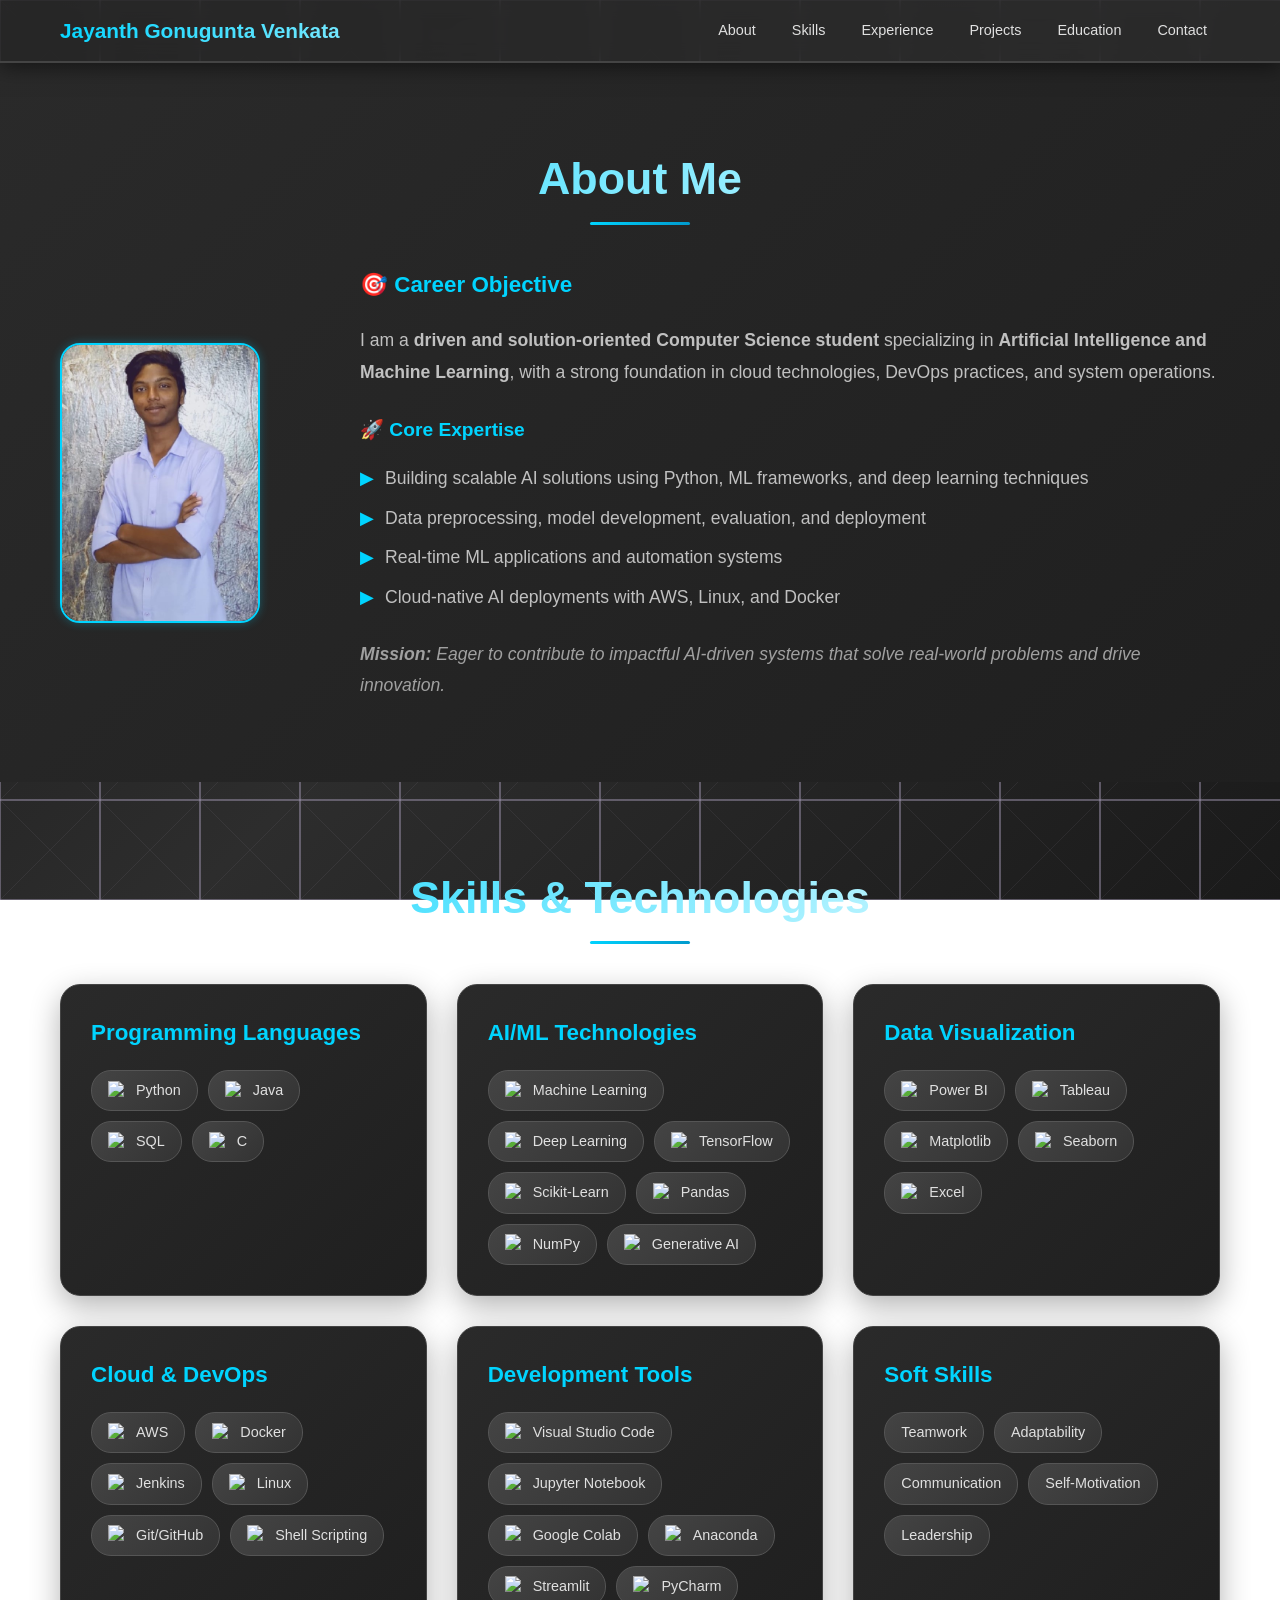
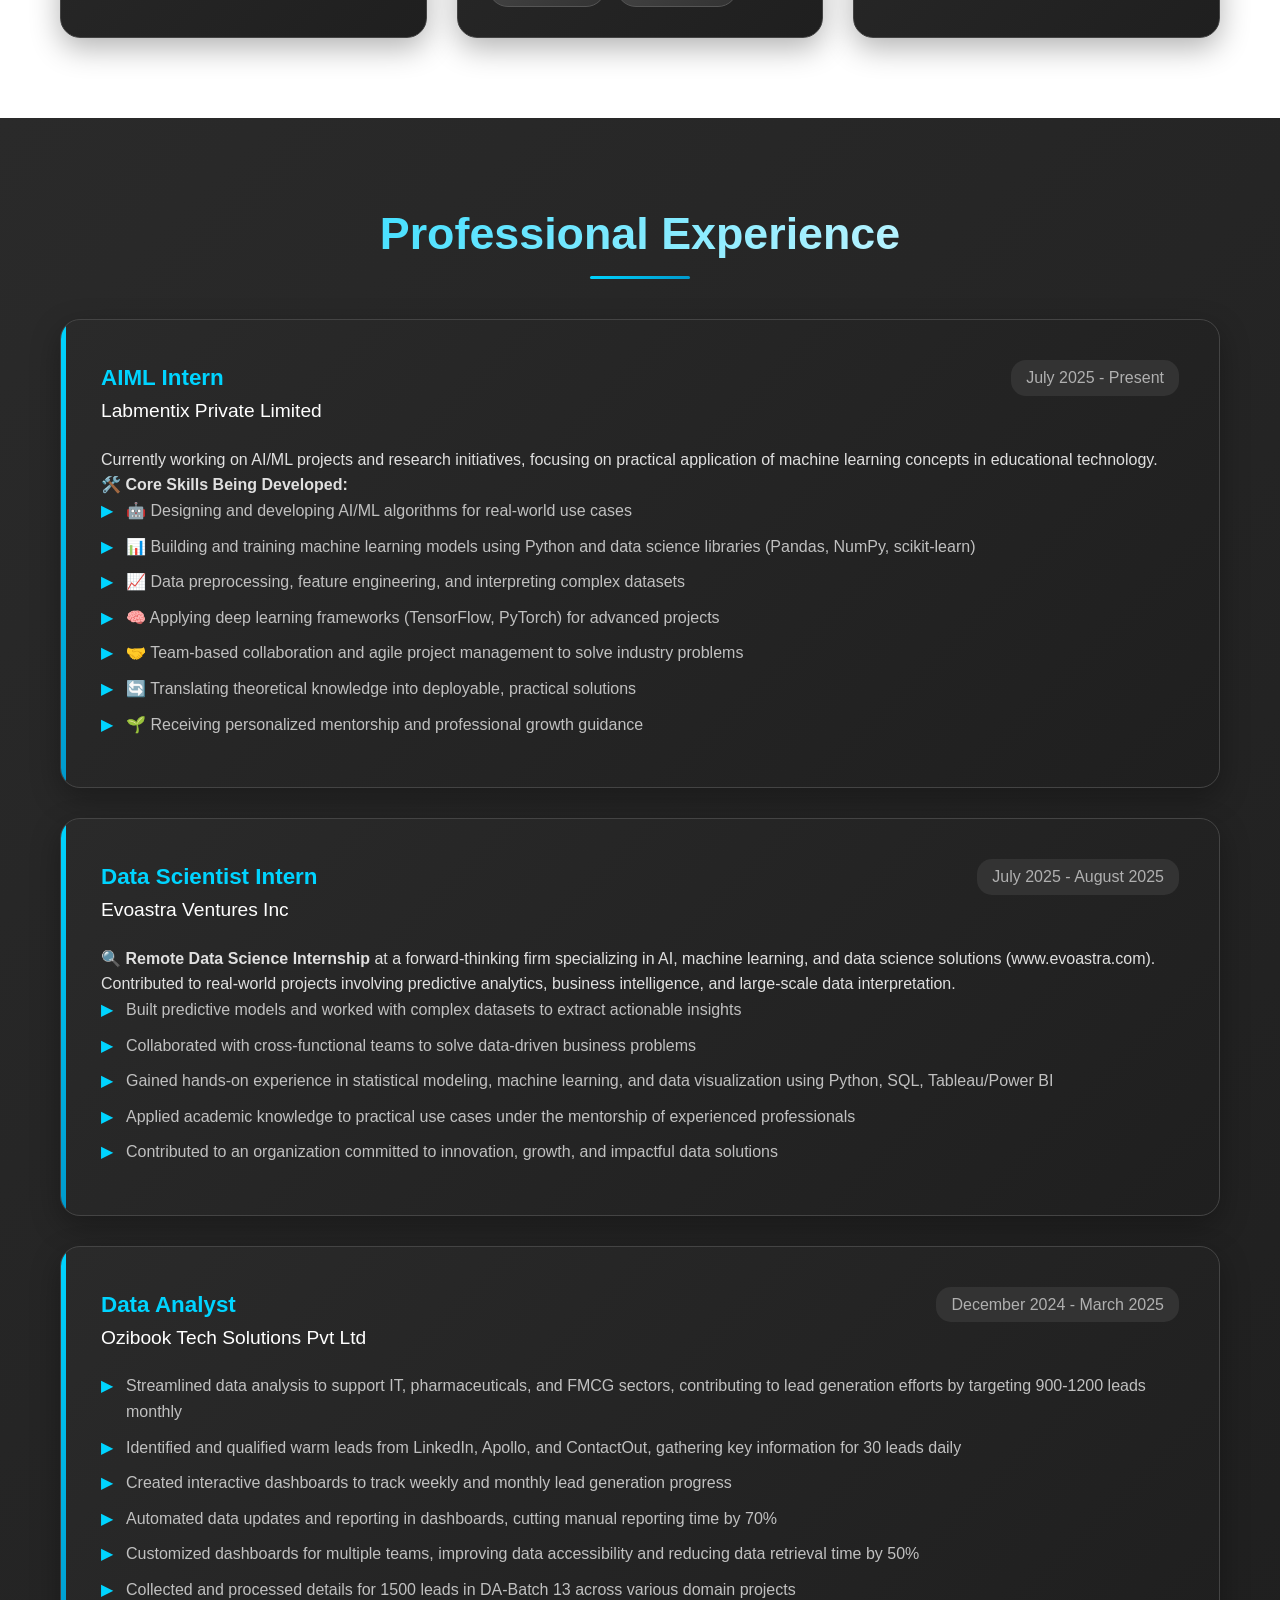
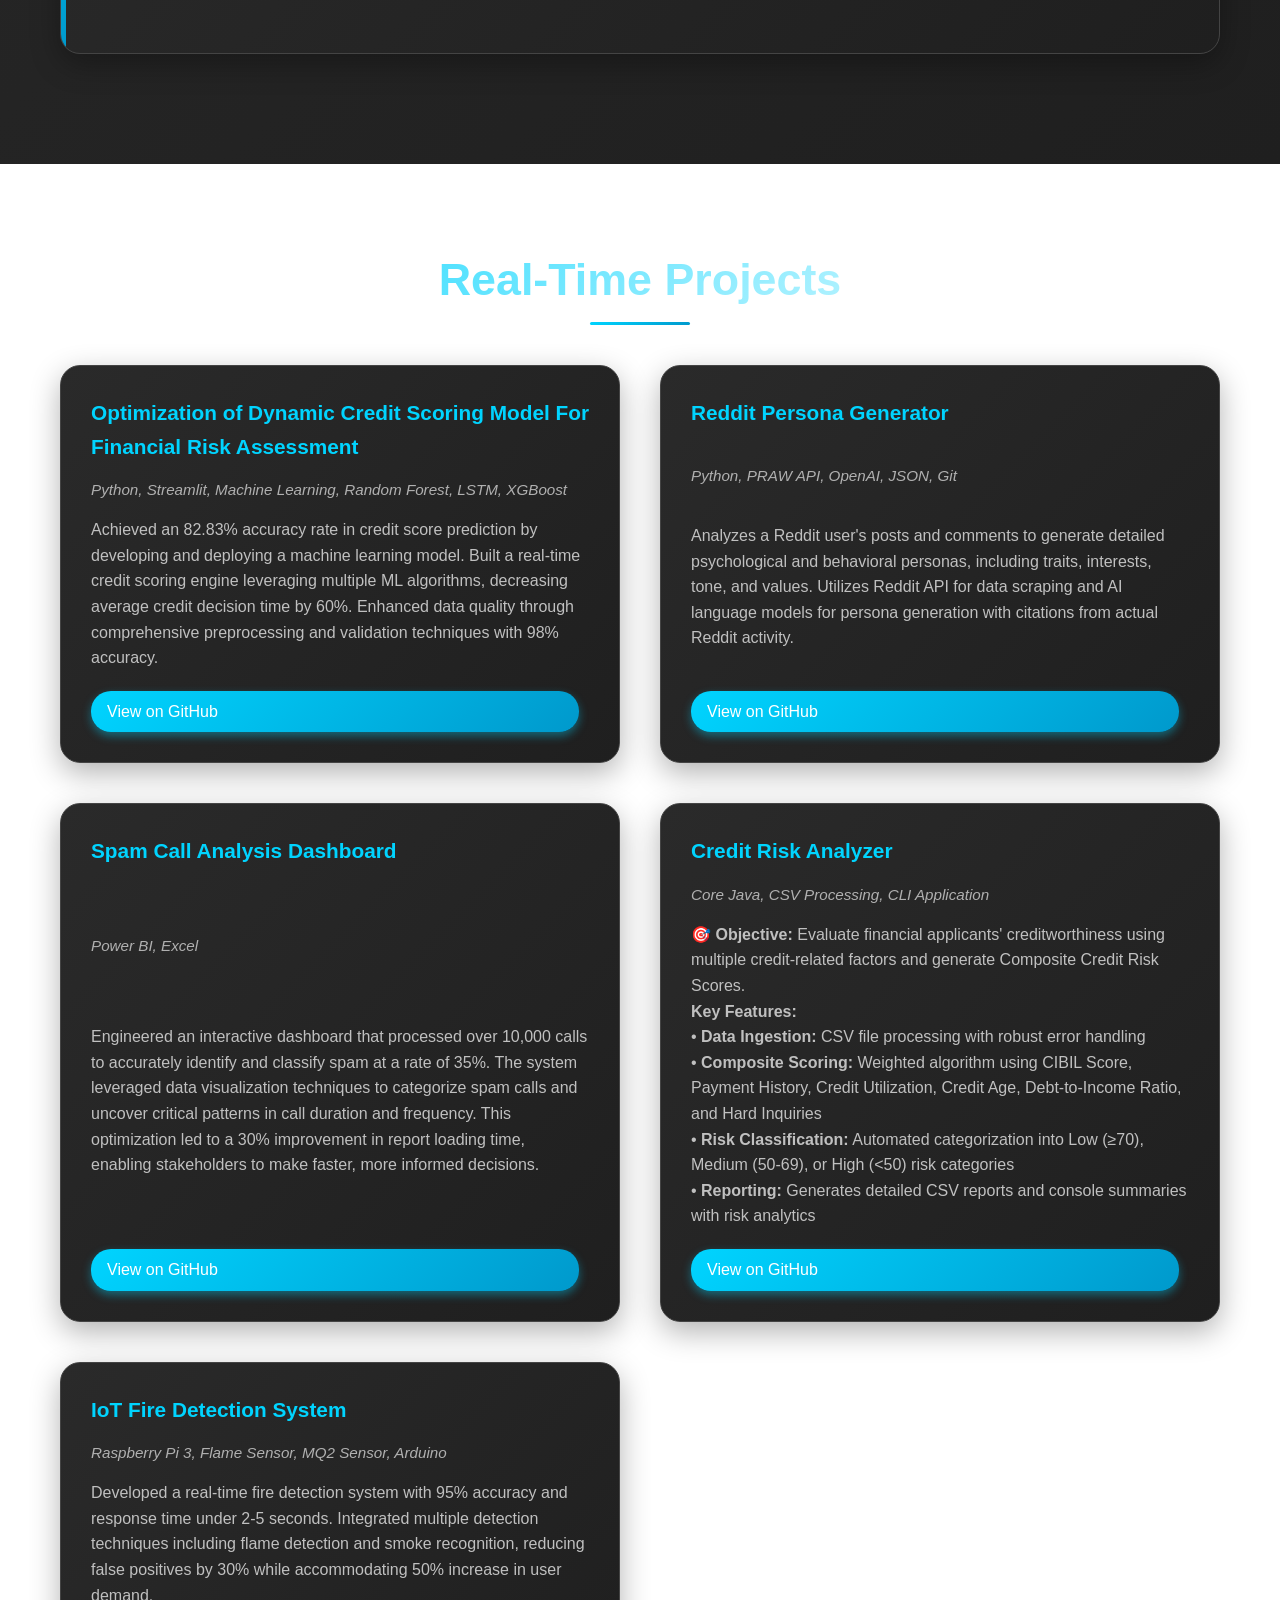
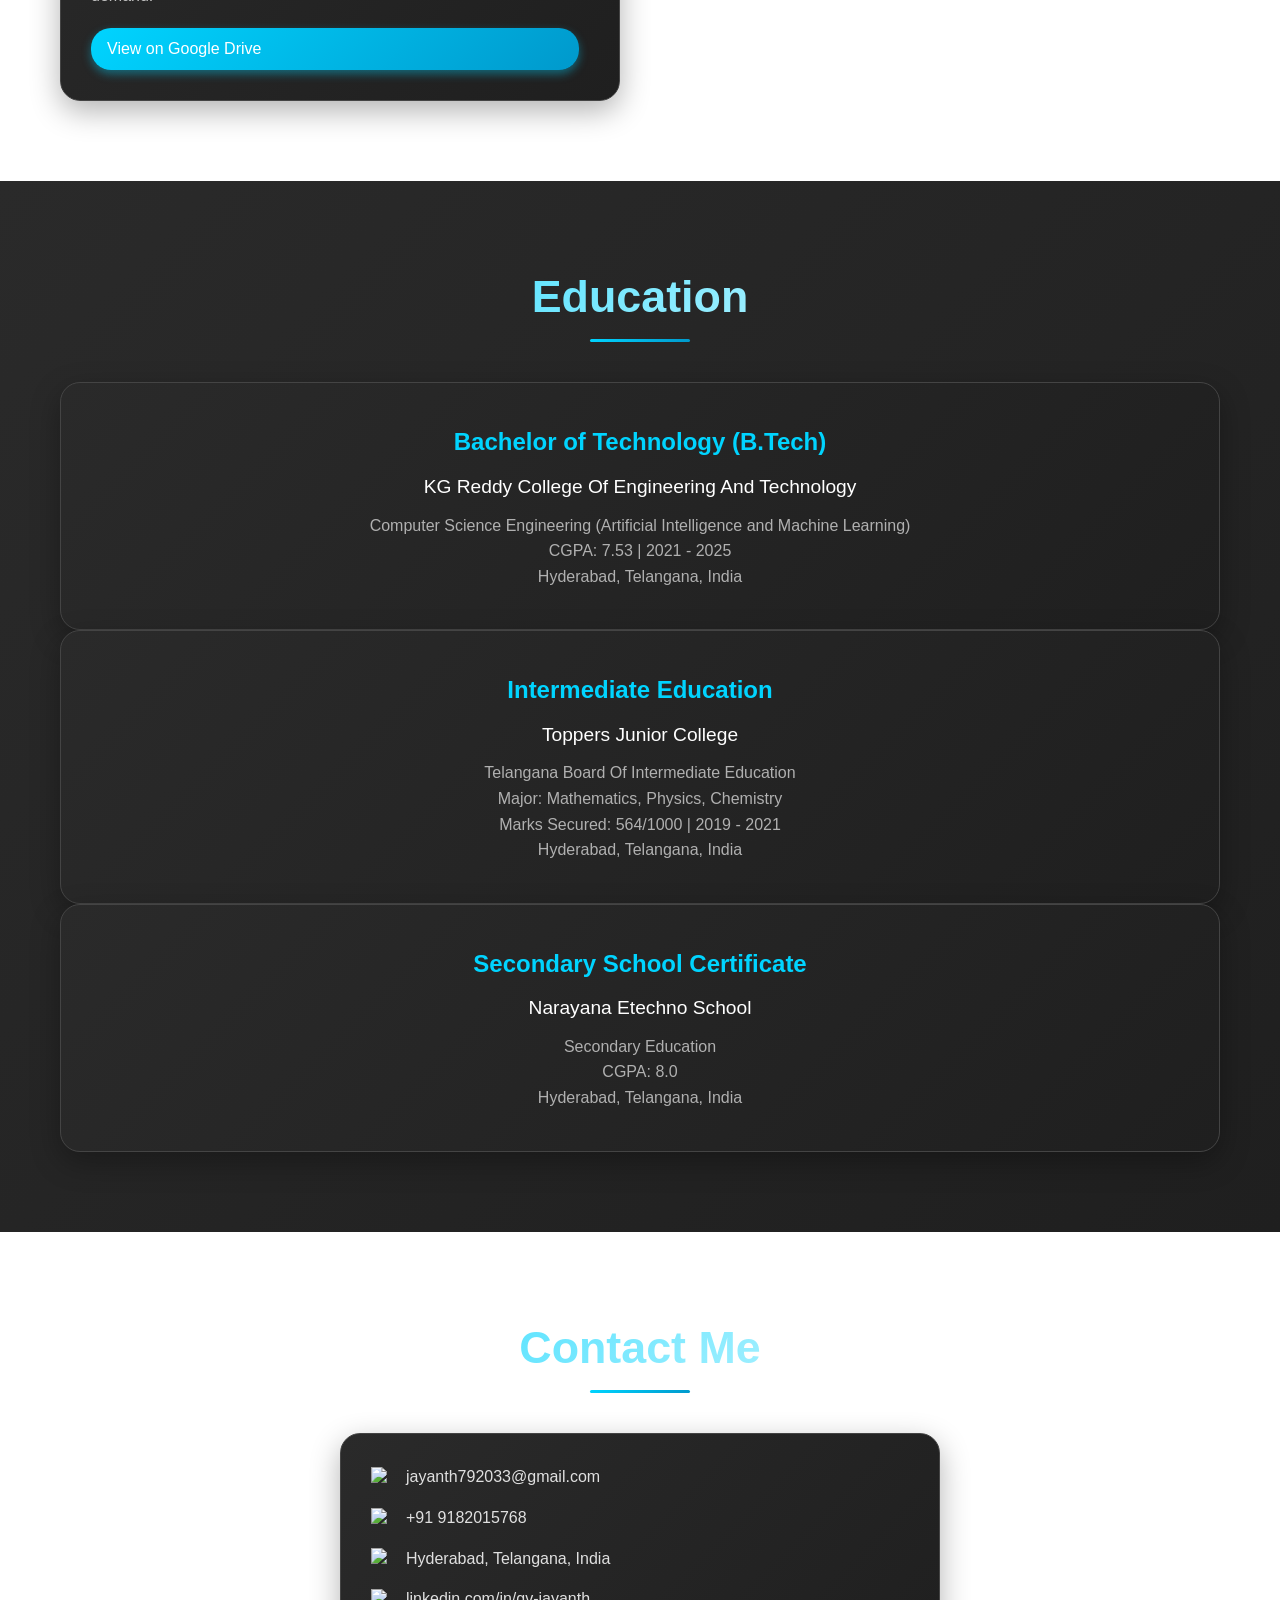
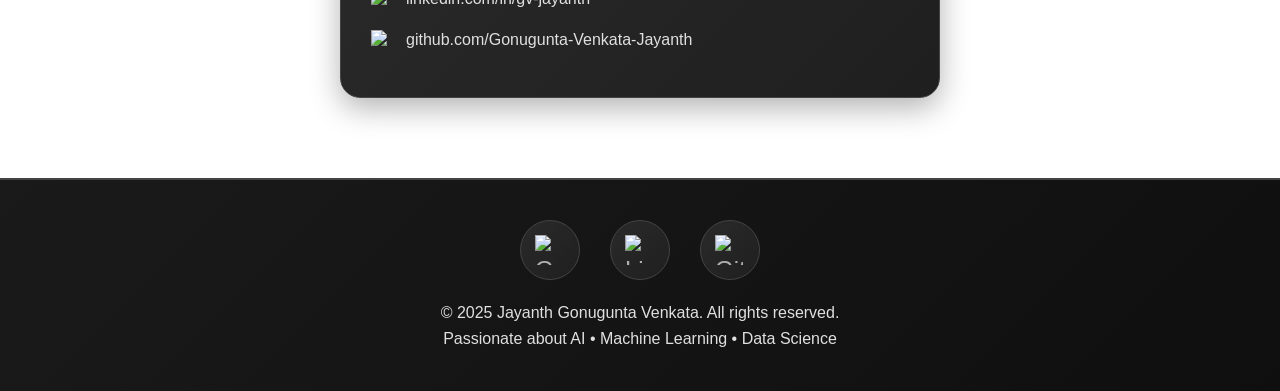
==== index.html @ f37775ce "Serve the site as index.html; keep jayanth_portfolio.html as a redirect stub for old links" ====
<!DOCTYPE html>
<html lang="en">
<head>
    <meta charset="UTF-8">
    <meta name="viewport" content="width=device-width, initial-scale=1.0">
    <title>Jayanth Gonugunta Venkata - Portfolio</title>
    <style>
        * {
            margin: 0;
            padding: 0;
            box-sizing: border-box;
        }

        body {
            font-family: 'Segoe UI', Tahoma, Geneva, Verdana, sans-serif;
            line-height: 1.6;
            color: #e0e0e0;
            /* Using a new dynamic glitch grid SVG pattern */
            background-image: url("data:image/svg+xml,%3Csvg xmlns='http://www.w3.org/2000/svg' width='100' height='100' viewBox='0 0 100 100'%3E%3Cg stroke='%239C92AC' stroke-width='1' fill='none'%3E%3Crect width='100' height='100'/%3E%3Cpath d='M100 0L0 100M0 0l100 100' stroke-opacity='0.1'/%3E%3C/g%3E%3C/svg%3E"), linear-gradient(135deg, #1a1a1a 0%, #2d2d2d 50%, #1a1a1a 100%);
            background-attachment: fixed;
            min-height: 100vh;
        }

        .container {
            max-width: 1200px;
            margin: 0 auto;
            padding: 0 20px;
        }

        /* Top Bar */
        .top-bar {
            background: rgba(42, 42, 42, 0.8); /* Semi-transparent background */
            backdrop-filter: blur(10px);
            border-bottom: 2px solid #444;
            padding: 10px 0;
            position: sticky;
            top: 0;
            z-index: 1000;
            box-shadow: 0 4px 20px rgba(0, 0, 0, 0.5);
            transition: all 0.3s ease;
        }

        .top-bar-content {
            display: flex;
            align-items: center;
            justify-content: space-between;
            gap: 20px;
        }

        .profile-pic {
            width: 200px; /* New, larger size for the section */
            height: 280px;
            border-radius: 20px; /* Rounded corners */
            border: 2px solid #00d4ff;
            object-fit: cover;
            box-shadow: 0 0 10px rgba(0, 212, 255, 0.3);
            transition: transform 0.3s ease;
        }

        .profile-pic:hover {
            transform: scale(1.05);
        }

        .header-info {
            flex-grow: 1; /* Allow to take up available space */
            margin-right: auto;
        }

        .header-info h1 {
            font-size: 1.3rem; /* Reduced font size to fit on one line */
            font-weight: 700;
            background: linear-gradient(135deg, #00d4ff, #ffffff);
            -webkit-background-clip: text;
            -webkit-text-fill-color: transparent;
            background-clip: text;
            margin-bottom: 0;
            white-space: nowrap; /* Ensures name stays on one line */
            overflow: hidden;
            text-overflow: ellipsis;
        }

        .nav-links {
            display: flex;
            gap: 10px; /* Reduced gap between links */
        }

        .nav-links a {
            color: #e0e0e0;
            text-decoration: none;
            padding: 8px 12px; /* Reduced padding */
            border-radius: 20px; /* Adjusted border radius */
            transition: all 0.3s ease;
            font-weight: 500;
            position: relative;
            overflow: hidden;
            border: 1px solid transparent;
            font-size: 0.9rem; /* Slightly smaller font for links */
        }

        .nav-links a::before {
            content: '';
            position: absolute;
            top: 0;
            left: -100%;
            width: 100%;
            height: 100%;
            background: linear-gradient(135deg, #00d4ff, #0099cc);
            transition: left 0.3s ease;
            z-index: -1;
        }

        .nav-links a:hover::before {
            left: 0;
        }

        .nav-links a:hover {
            color: #ffffff;
            transform: translateY(-2px);
            border: 1px solid #00d4ff; /* Add a border on hover */
        }

        /* Sections */
        .section {
            padding: 80px 0;
            position: relative;
        }

        .section:nth-child(even) {
            background: linear-gradient(135deg, #2a2a2a 0%, #1f1f1f 100%);
        }

        .section-title {
            font-size: 2.8rem;
            font-weight: 700;
            text-align: center;
            margin-bottom: 50px;
            background: linear-gradient(135deg, #00d4ff, #ffffff);
            -webkit-background-clip: text;
            -webkit-text-fill-color: transparent;
            background-clip: text;
            position: relative;
        }

        .section-title::after {
            content: '';
            position: absolute;
            bottom: -10px;
            left: 50%;
            transform: translateX(-50%);
            width: 100px;
            height: 3px;
            background: linear-gradient(135deg, #00d4ff, #0099cc);
            border-radius: 2px;
        }
        
        .section-header-row {
            display: flex;
            justify-content: center;
            align-items: center;
            flex-wrap: wrap;
            gap: 20px;
            margin-bottom: 50px;
        }
        
        .section-header-row h2 {
            margin: 0;
            flex-grow: 1;
        }

        /* About Section */
        .about-content {
            display: grid;
            grid-template-columns: 250px 1fr; /* New grid layout for image and text */
            gap: 50px;
            align-items: center;
        }

        .about-text {
            font-size: 1.1rem;
            line-height: 1.8;
            color: #c0c0c0;
        }
        
        .tts-button {
            background: linear-gradient(135deg, #00d4ff, #0099cc);
            color: #ffffff;
            padding: 10px 20px;
            border-radius: 25px;
            border: none;
            cursor: pointer;
            font-weight: 600;
            transition: all 0.3s ease;
            box-shadow: 0 4px 15px rgba(0, 212, 255, 0.4);
            display: flex;
            align-items: center;
            justify-content: center;
            gap: 10px;
        }
        
        .tts-button:hover {
            transform: translateY(-2px);
            box-shadow: 0 6px 20px rgba(0, 212, 255, 0.6);
        }

        /* Contact Info Section */
        .contact-info {
            background: linear-gradient(135deg, #2a2a2a, #1f1f1f);
            padding: 30px;
            border-radius: 20px;
            border: 1px solid #444;
            box-shadow: 0 10px 30px rgba(0, 0, 0, 0.3);
            max-width: 600px;
            margin: 0 auto;
        }

        .contact-info h3 {
            color: #00d4ff;
            margin-bottom: 20px;
            font-size: 1.5rem;
            text-align: center;
        }

        .contact-item {
            display: flex;
            align-items: center;
            gap: 15px;
            margin-bottom: 15px;
            color: #e0e0e0;
        }

        .contact-item img {
            color: #00d4ff;
            font-size: 1.2rem;
            width: 20px;
            height: 20px;
            object-fit: contain;
        }

        /* Skills Section */
        .skills-grid {
            display: grid;
            grid-template-columns: repeat(auto-fit, minmax(300px, 1fr));
            gap: 30px;
        }

        .skill-category {
            background: linear-gradient(135deg, #2a2a2a, #1f1f1f);
            padding: 30px;
            border-radius: 20px;
            border: 1px solid #444;
            box-shadow: 0 10px 30px rgba(0, 0, 0, 0.3);
            transition: transform 0.3s ease;
        }

        .skill-category:hover {
            transform: translateY(-10px);
        }

        .skill-category h3 {
            color: #00d4ff;
            margin-bottom: 20px;
            font-size: 1.4rem;
        }

        .skill-tags {
            display: flex;
            flex-wrap: wrap;
            gap: 10px;
        }

        .skill-tag {
            background: linear-gradient(135deg, #444, #333);
            color: #e0e0e0;
            padding: 8px 16px;
            border-radius: 20px;
            font-size: 0.9rem;
            border: 1px solid #555;
            transition: all 0.3s ease;
            display: flex;
            align-items: center;
            gap: 8px;
        }

        .skill-tag:hover {
            background: linear-gradient(135deg, #00d4ff, #0099cc);
            color: #fff;
            transform: scale(1.05);
        }

        .skill-icon {
            width: 20px;
            height: 20px;
            object-fit: contain;
        }

        /* Experience Section */
        .experience-item {
            background: linear-gradient(135deg, #2a2a2a, #1f1f1f);
            padding: 40px;
            border-radius: 20px;
            border: 1px solid #444;
            box-shadow: 0 10px 30px rgba(0, 0, 0, 0.3);
            margin-bottom: 30px;
            position: relative;
            overflow: hidden;
        }

        .experience-item::before {
            content: '';
            position: absolute;
            top: 0;
            left: 0;
            width: 5px;
            height: 100%;
            background: linear-gradient(135deg, #00d4ff, #0099cc);
        }

        .experience-header {
            display: flex;
            justify-content: space-between;
            align-items: flex-start;
            margin-bottom: 20px;
            flex-wrap: wrap;
            gap: 10px;
        }

        .experience-title {
            color: #00d4ff;
            font-size: 1.4rem;
            font-weight: 600;
        }

        .experience-company {
            color: #ffffff;
            font-size: 1.2rem;
            font-weight: 500;
        }

        .experience-date {
            color: #b0b0b0;
            font-size: 1rem;
            background: #333;
            padding: 5px 15px;
            border-radius: 15px;
        }

        .experience-description ul {
            list-style: none;
            padding-left: 0;
        }

        .experience-description li {
            color: #c0c0c0;
            margin-bottom: 10px;
            position: relative;
            padding-left: 25px;
        }

        .experience-description li::before {
            content: '▶';
            color: #00d4ff;
            position: absolute;
            left: 0;
            top: 0;
        }

        /* Projects Section */
        .projects-grid {
            display: grid;
            grid-template-columns: repeat(auto-fit, minmax(400px, 1fr));
            gap: 40px;
        }

        .project-card {
            background: linear-gradient(135deg, #2a2a2a, #1f1f1f);
            padding: 30px;
            border-radius: 20px;
            border: 1px solid #444;
            box-shadow: 0 10px 30px rgba(0, 0, 0, 0.3);
            transition: all 0.3s ease;
            position: relative;
            overflow: hidden;
            display: flex;
            flex-direction: column;
            justify-content: space-between;
        }

        .project-card:hover {
            transform: translateY(-10px) scale(1.02);
            box-shadow: 0 20px 50px rgba(0, 212, 255, 0.2);
        }

        .project-title {
            color: #00d4ff;
            font-size: 1.3rem;
            font-weight: 600;
            margin-bottom: 15px;
        }

        .project-tools {
            color: #b0b0b0;
            font-size: 0.95rem;
            margin-bottom: 15px;
            font-style: italic;
        }

        .project-description {
            color: #c0c0c0;
            line-height: 1.6;
            margin-bottom: 20px;
        }
        
        .project-link {
            display: inline-block;
            background: linear-gradient(135deg, #00d4ff, #0099cc);
            color: #ffffff;
            padding: 8px 16px;
            border-radius: 20px;
            text-decoration: none;
            font-weight: 500;
            transition: all 0.3s ease;
            box-shadow: 0 4px 10px rgba(0, 212, 255, 0.4);
            margin-right: 10px; /* Add margin to separate buttons */
        }

        .project-link:hover {
            transform: scale(1.05);
            box-shadow: 0 6px 15px rgba(0, 212, 255, 0.6);
        }
        
        .loading-spinner {
            display: none;
            border: 4px solid #f3f3f3;
            border-top: 4px solid #00d4ff;
            border-radius: 50%;
            width: 20px;
            height: 20px;
            animation: spin 1s linear infinite;
        }

        @keyframes spin {
            0% { transform: rotate(0deg); }
            100% { transform: rotate(360deg); }
        }

        /* Education Section */
        .education-item {
            background: linear-gradient(135deg, #2a2a2a, #1f1f1f);
            padding: 40px;
            border-radius: 20px;
            border: 1px solid #444;
            box-shadow: 0 10px 30px rgba(0, 0, 0, 0.3);
            text-align: center;
        }

        .education-degree {
            color: #00d4ff;
            font-size: 1.5rem;
            font-weight: 600;
            margin-bottom: 10px;
        }

        .education-school {
            color: #ffffff;
            font-size: 1.2rem;
            font-weight: 500;
            margin-bottom: 10px;
        }

        .education-details {
            color: #b0b0b0;
            font-size: 1rem;
        }

        /* Contact Section */
        .contact-info {
            background: linear-gradient(135deg, #2a2a2a, #1f1f1f);
            padding: 30px;
            border-radius: 20px;
            border: 1px solid #444;
            box-shadow: 0 10px 30px rgba(0, 0, 0, 0.3);
            max-width: 600px;
            margin: 0 auto;
        }

        .contact-info h3 {
            color: #00d4ff;
            margin-bottom: 20px;
            font-size: 1.5rem;
            text-align: center;
        }

        .contact-item {
            display: flex;
            align-items: center;
            gap: 15px;
            margin-bottom: 15px;
            color: #e0e0e0;
        }

        .contact-item img {
            color: #00d4ff;
            font-size: 1.2rem;
            width: 20px;
            height: 20px;
            object-fit: contain;
        }

        /* Footer */
        .footer {
            background: linear-gradient(135deg, #1a1a1a, #0f0f0f);
            padding: 40px 0;
            text-align: center;
            border-top: 2px solid #444;
        }

        .social-links {
            display: flex;
            justify-content: center;
            gap: 30px;
            margin-bottom: 20px;
        }

        .social-links a {
            color: #b0b0b0;
            font-size: 1.5rem;
            text-decoration: none;
            transition: all 0.3s ease;
            padding: 15px;
            border-radius: 50%;
            background: linear-gradient(135deg, #2a2a2a, #1f1f1f);
            border: 1px solid #444;
            display: flex;
            align-items: center;
            justify-content: center;
            width: 60px;
            height: 60px;
        }

        .social-links a:hover {
            color: #00d4ff;
            transform: translateY(-5px) scale(1.1);
            box-shadow: 0 10px 30px rgba(0, 212, 255, 0.3);
        }

        .social-icon {
            width: 30px;
            height: 30px;
            object-fit: contain;
        }

        /* Responsive Design */
        @media (max-width: 768px) {
            .header-info h1 {
                font-size: 1.2rem;
            }

            .top-bar-content {
                flex-direction: column;
                text-align: center;
                gap: 15px;
            }

            .nav-links {
                margin-left: 0;
                justify-content: center;
            }

            .about-content {
                grid-template-columns: 1fr;
                text-align: center;
            }
            
            .section-header-row {
                flex-direction: column;
                text-align: center;
                gap: 10px;
            }
            
            .section-title {
                margin-bottom: 20px;
            }

            .projects-grid {
                grid-template-columns: 1fr;
            }

            .experience-header {
                flex-direction: column;
                align-items: flex-start;
            }
        }

        /* Scroll animations */
        .fade-in {
            opacity: 0;
            transform: translateY(30px);
            transition: all 0.6s ease;
        }

        .fade-in.visible {
            opacity: 1;
            transform: translateY(0);
        }
    </style>
</head>
<body>
    <!-- Top Bar -->
    <div class="top-bar">
        <div class="container">
            <div class="top-bar-content">
                <div class="header-info">
                    <h1>Jayanth Gonugunta Venkata</h1>
                </div>
                <nav class="nav-links">
                    <a href="#about">About</a>
                    <a href="#skills">Skills</a>
                    <a href="#experience">Experience</a>
                    <a href="#projects">Projects</a>
                    <a href="#education">Education</a>
                    <a href="#contact">Contact</a>
                </nav>
            </div>
        </div>
    </div>

    <!-- About Section -->
    <section id="about" class="section">
        <div class="container">
            <div class="section-header-row fade-in">
                <h2 class="section-title">About Me</h2>
            </div>
            <div class="about-content fade-in">
                <img src="Jayanth.jpg" alt="Jayanth Gonugunta Venkata" class="profile-pic">
                <div class="about-text" id="about-text-content">
                    <h3 style="color: #00d4ff; font-size: 1.4rem; margin-bottom: 20px;">🎯 Career Objective</h3>
                    <p>I am a <strong>driven and solution-oriented Computer Science student</strong> specializing in <strong>Artificial Intelligence and Machine Learning</strong>, with a strong foundation in cloud technologies, DevOps practices, and system operations.</p>
                    
                    <h4 style="color: #00d4ff; font-size: 1.2rem; margin-top: 25px; margin-bottom: 15px;">🚀 Core Expertise</h4>
                    <ul style="color: #c0c0c0; line-height: 1.8; list-style: none; padding-left: 0;">
                        <li style="margin-bottom: 8px; position: relative; padding-left: 25px;">
                            <span style="position: absolute; left: 0; color: #00d4ff;">▶</span>
                            Building scalable AI solutions using Python, ML frameworks, and deep learning techniques
                        </li>
                        <li style="margin-bottom: 8px; position: relative; padding-left: 25px;">
                            <span style="position: absolute; left: 0; color: #00d4ff;">▶</span>
                            Data preprocessing, model development, evaluation, and deployment
                        </li>
                        <li style="margin-bottom: 8px; position: relative; padding-left: 25px;">
                            <span style="position: absolute; left: 0; color: #00d4ff;">▶</span>
                            Real-time ML applications and automation systems
                        </li>
                        <li style="margin-bottom: 8px; position: relative; padding-left: 25px;">
                            <span style="position: absolute; left: 0; color: #00d4ff;">▶</span>
                            Cloud-native AI deployments with AWS, Linux, and Docker
                        </li>
                    </ul>
                    
                    <p style="margin-top: 25px; font-style: italic; color: #a0a0a0;">
                        <strong>Mission:</strong> Eager to contribute to impactful AI-driven systems that solve real-world problems and drive innovation.
                    </p>
                </div>
            </div>
        </div>
    </section>

    <!-- Skills Section -->
    <section id="skills" class="section">
        <div class="container">
            <h2 class="section-title fade-in">Skills & Technologies</h2>
            <div class="skills-grid fade-in">
                <div class="skill-category">
                    <h3>Programming Languages</h3>
                    <div class="skill-tags">
                        <span class="skill-tag">
                            <img src="https://cdn.jsdelivr.net/gh/devicons/devicon/icons/python/python-original.svg" alt="Python" class="skill-icon">
                            Python
                        </span>
                        <span class="skill-tag">
                            <img src="https://cdn.jsdelivr.net/gh/devicons/devicon/icons/java/java-original.svg" alt="Java" class="skill-icon">
                            Java
                        </span>
                        <span class="skill-tag">
                            <img src="https://cdn.jsdelivr.net/gh/devicons/devicon/icons/mysql/mysql-original.svg" alt="SQL" class="skill-icon">
                            SQL
                        </span>
                        <span class="skill-tag">
                            <img src="https://cdn.jsdelivr.net/gh/devicons/devicon/icons/c/c-original.svg" alt="C" class="skill-icon">
                            C
                        </span>
                    </div>
                </div>
                <div class="skill-category">
                    <h3>AI/ML Technologies</h3>
                    <div class="skill-tags">
                        <span class="skill-tag">
                            <img src="https://nyesteventuretech.com/images/Machine-Learning.jpg" alt="Machine Learning" class="skill-icon">
                            Machine Learning
                        </span>
                        <span class="skill-tag">
                            <img src="https://encrypted-tbn0.gstatic.com/images?q=tbn:ANd9GcQMCf3JbWnU4YuXb_3s2s87IK8hIFTFfRRfhNYmryjkb8od7MlAB31bZDEbLzy5ZNvb1S0&usqp=CAU" alt="Deep Learning" class="skill-icon">
                            Deep Learning
                        </span>
                        <span class="skill-tag">
                            <img src="https://cdn.jsdelivr.net/gh/devicons/devicon/icons/tensorflow/tensorflow-original.svg" alt="TensorFlow" class="skill-icon">
                            TensorFlow
                        </span>
                        <span class="skill-tag">
                            <img src="https://upload.wikimedia.org/wikipedia/commons/0/05/Scikit_learn_logo_small.svg" alt="Scikit-Learn" class="skill-icon">
                            Scikit-Learn
                        </span>
                        <span class="skill-tag">
                            <img src="https://cdn.jsdelivr.net/gh/devicons/devicon/icons/pandas/pandas-original.svg" alt="Pandas" class="skill-icon">
                            Pandas
                        </span>
                        <span class="skill-tag">
                            <img src="https://cdn.jsdelivr.net/gh/devicons/devicon/icons/numpy/numpy-original.svg" alt="NumPy" class="skill-icon">
                            NumPy
                        </span>
                        <span class="skill-tag">
                            <img src="https://thumbs.dreamstime.com/b/artificial-intelligence-logo-human-head-deep-blue-background-generative-ai-274498581.jpg" alt="Generative AI" class="skill-icon">
                        </svg>
                            Generative AI
                        </span>
                    </div>
                </div>
                <div class="skill-category">
                    <h3>Data Visualization</h3>
                    <div class="skill-tags">
                        <span class="skill-tag">
                            <img src="https://logos-world.net/wp-content/uploads/2022/02/Microsoft-Power-BI-Symbol.png" alt="Power BI" class="skill-icon">
                            Power BI
                        </span>
                        <span class="skill-tag">
                            <img src="https://logos-world.net/wp-content/uploads/2021/10/Tableau-Symbol.png" alt="Tableau" class="skill-icon">
                            Tableau
                        </span>
                        <span class="skill-tag">
                            <img src="https://matplotlib.org/stable/_images/sphx_glr_logos2_003.png" alt="Matplotlib" class="skill-icon">
                            Matplotlib
                        </span>
                        <span class="skill-tag">
                            <img src="https://seaborn.pydata.org/_images/logo-mark-lightbg.svg" alt="Seaborn" class="skill-icon">
                            Seaborn
                        </span>
                        <span class="skill-tag">
                            <img src="https://www.edigitalagency.com.au/wp-content/uploads/Excel-logo-png-large-size.png" alt="Excel" class="skill-icon">
                            Excel
                        </span>
                    </div>
                </div>
                <div class="skill-category">
                    <h3>Cloud & DevOps</h3>
                    <div class="skill-tags">
                        <span class="skill-tag">
                            <img src="https://cdn.jsdelivr.net/gh/devicons/devicon/icons/amazonwebservices/amazonwebservices-original-wordmark.svg" alt="AWS" class="skill-icon">
                            AWS
                        </span>
                        <span class="skill-tag">
                            <img src="https://cdn.jsdelivr.net/gh/devicons/devicon/icons/docker/docker-original.svg" alt="Docker" class="skill-icon">
                            Docker
                        </span>
                        <span class="skill-tag">
                            <img src="https://cdn.jsdelivr.net/gh/devicons/devicon/icons/jenkins/jenkins-original.svg" alt="Jenkins" class="skill-icon">
                            Jenkins
                        </span>
                        <span class="skill-tag">
                            <img src="https://cdn.jsdelivr.net/gh/devicons/devicon/icons/linux/linux-original.svg" alt="Linux" class="skill-icon">
                            Linux
                        </span>
                        <span class="skill-tag">
                            <img src="https://cdn.jsdelivr.net/gh/devicons/devicon/icons/git/git-original.svg" alt="Git/GitHub" class="skill-icon">
                            Git/GitHub
                        </span>
                        <span class="skill-tag">
                            <img src="https://cdn.jsdelivr.net/gh/devicons/devicon/icons/bash/bash-original.svg" alt="Shell Scripting" class="skill-icon">
                            Shell Scripting
                        </span>
                    </div>
                </div>
                <div class="skill-category">
                    <h3>Development Tools</h3>
                    <div class="skill-tags">
                        <span class="skill-tag">
                            <img src="https://cdn.jsdelivr.net/gh/devicons/devicon/icons/vscode/vscode-original.svg" alt="Visual Studio Code" class="skill-icon">
                            Visual Studio Code
                        </span>
                        <span class="skill-tag">
                            <img src="https://cdn.jsdelivr.net/gh/devicons/devicon/icons/jupyter/jupyter-original.svg" alt="Jupyter Notebook" class="skill-icon">
                            Jupyter Notebook
                        </span>
                        <span class="skill-tag">
                            <img src="https://colab.research.google.com/img/colab_favicon_256px.png" alt="Google Colab" class="skill-icon">
                            Google Colab
                        </span>
                        <span class="skill-tag">
                            <img src="https://cdn.jsdelivr.net/gh/devicons/devicon/icons/anaconda/anaconda-original.svg" alt="Anaconda" class="skill-icon">
                            Anaconda
                        </span>
                        <span class="skill-tag">
                            <img src="https://streamlit.io/images/brand/streamlit-mark-color.png" alt="Streamlit" class="skill-icon">
                            Streamlit
                        </span>
                        <span class="skill-tag">
                            <img src="https://cdn.jsdelivr.net/gh/devicons/devicon/icons/pycharm/pycharm-original.svg" alt="PyCharm" class="skill-icon">
                            PyCharm
                        </span>
                    </div>
                </div>
                <div class="skill-category">
                    <h3>Soft Skills</h3>
                    <div class="skill-tags">
                        <span class="skill-tag">Teamwork</span>
                        <span class="skill-tag">Adaptability</span>
                        <span class="skill-tag">Communication</span>
                        <span class="skill-tag">Self-Motivation</span>
                        <span class="skill-tag">Leadership</span>
                    </div>
                </div>
            </div>
        </div>
    </section>

    <!-- Experience Section -->
    <section id="experience" class="section">
        <div class="container">
            <h2 class="section-title fade-in">Professional Experience</h2>
            
            <div class="experience-item fade-in">
                <div class="experience-header">
                    <div>
                        <div class="experience-title">AIML Intern</div>
                        <div class="experience-company">Labmentix Private Limited</div>
                    </div>
                    <div class="experience-date">July 2025 - Present</div>
                </div>
                <div class="experience-description">
                    <p>Currently working on AI/ML projects and research initiatives, focusing on practical application of machine learning concepts in educational technology.</p>
                    <p><strong>🛠️ Core Skills Being Developed:</strong></p>
                    <ul>
                        <li>🤖 Designing and developing AI/ML algorithms for real-world use cases</li>
                        <li>📊 Building and training machine learning models using Python and data science libraries (Pandas, NumPy, scikit-learn)</li>
                        <li>📈 Data preprocessing, feature engineering, and interpreting complex datasets</li>
                        <li>🧠 Applying deep learning frameworks (TensorFlow, PyTorch) for advanced projects</li>
                        <li>🤝 Team-based collaboration and agile project management to solve industry problems</li>
                        <li>🔄 Translating theoretical knowledge into deployable, practical solutions</li>
                        <li>🌱 Receiving personalized mentorship and professional growth guidance</li>
                    </ul>
                </div>
            </div>

            <div class="experience-item fade-in">
                <div class="experience-header">
                    <div>
                        <div class="experience-title">Data Scientist Intern</div>
                        <div class="experience-company">Evoastra Ventures Inc</div>
                    </div>
                    <div class="experience-date">July 2025 - August 2025</div>
                </div>
                <div class="experience-description">
                    <p>🔍 <strong>Remote Data Science Internship</strong> at a forward-thinking firm specializing in AI, machine learning, and data science solutions (www.evoastra.com).</p>
                    <p>Contributed to real-world projects involving predictive analytics, business intelligence, and large-scale data interpretation.</p>
                    <ul>
                        <li>Built predictive models and worked with complex datasets to extract actionable insights</li>
                        <li>Collaborated with cross-functional teams to solve data-driven business problems</li>
                        <li>Gained hands-on experience in statistical modeling, machine learning, and data visualization using Python, SQL, Tableau/Power BI</li>
                        <li>Applied academic knowledge to practical use cases under the mentorship of experienced professionals</li>
                        <li>Contributed to an organization committed to innovation, growth, and impactful data solutions</li>
                    </ul>
                </div>
            </div>

            <div class="experience-item fade-in">
                <div class="experience-header">
                    <div>
                        <div class="experience-title">Data Analyst</div>
                        <div class="experience-company">Ozibook Tech Solutions Pvt Ltd</div>
                    </div>
                    <div class="experience-date">December 2024 - March 2025</div>
                </div>
                <div class="experience-description">
                    <ul>
                        <li>Streamlined data analysis to support IT, pharmaceuticals, and FMCG sectors, contributing to lead generation efforts by targeting 900-1200 leads monthly</li>
                        <li>Identified and qualified warm leads from LinkedIn, Apollo, and ContactOut, gathering key information for 30 leads daily</li>
                        <li>Created interactive dashboards to track weekly and monthly lead generation progress</li>
                        <li>Automated data updates and reporting in dashboards, cutting manual reporting time by 70%</li>
                        <li>Customized dashboards for multiple teams, improving data accessibility and reducing data retrieval time by 50%</li>
                        <li>Collected and processed details for 1500 leads in DA-Batch 13 across various domain projects</li>
                    </ul>
                </div>
            </div>
        </div>
    </section>

    <!-- Projects Section -->
    <section id="projects" class="section">
        <div class="container">
            <h2 class="section-title fade-in"> Real-Time Projects</h2>
            <div class="projects-grid fade-in">
                <div class="project-card">
                    <div class="project-title">Optimization of Dynamic Credit Scoring Model For Financial Risk Assessment </div>
                    <div class="project-tools">Python, Streamlit, Machine Learning, Random Forest, LSTM, XGBoost</div>
                    <div class="project-description">
                        <p>Achieved an 82.83% accuracy rate in credit score prediction by developing and deploying a machine learning model. Built a real-time credit scoring engine leveraging multiple ML algorithms, decreasing average credit decision time by 60%. Enhanced data quality through comprehensive preprocessing and validation techniques with 98% accuracy.</p>
                    </div>
                    <a href="https://github.com/Gonugunta-Venkata-Jayanth/-Optimization-of-Dynamic-Credit-Scoring-Model-For-Financial-Risk-Assessment" class="project-link" target="_blank">View on GitHub</a>
                </div>

                <div class="project-card">
                    <div class="project-title">Reddit Persona Generator</div>
                    <div class="project-tools">Python, PRAW API, OpenAI, JSON, Git</div>
                    <div class="project-description">
                        <p>Analyzes a Reddit user's posts and comments to generate detailed psychological and behavioral personas, including traits, interests, tone, and values. Utilizes Reddit API for data scraping and AI language models for persona generation with citations from actual Reddit activity.</p>
                    </div>
                    <a href="https://github.com/Gonugunta-Venkata-Jayanth/Reddit_Persona_Generator" class="project-link" target="_blank">View on GitHub</a>
                </div>

                <div class="project-card">
                    <div class="project-title">Spam Call Analysis Dashboard</div>
                    <div class="project-tools">Power BI, Excel</div>
                    <div class="project-description">
                        <p>Engineered an interactive dashboard that processed over 10,000 calls to accurately identify and classify spam at a rate of 35%. The system leveraged data visualization techniques to categorize spam calls and uncover critical patterns in call duration and frequency. This optimization led to a 30% improvement in report loading time, enabling stakeholders to make faster, more informed decisions.</p>
                    </div>
                    <a href="https://github.com/Gonugunta-Venkata-Jayanth/Spam-Call-Analysis-" class="project-link" target="_blank">View on GitHub</a>
                </div>

                <div class="project-card">
                    <div class="project-title">Credit Risk Analyzer</div>
                    <div class="project-tools">Core Java, CSV Processing, CLI Application</div>
                    <div class="project-description">
                        <p><strong>🎯 Objective:</strong> Evaluate financial applicants' creditworthiness using multiple credit-related factors and generate Composite Credit Risk Scores.</p>
                        <p><strong>Key Features:</strong></p>
                        <ul style="list-style: none; padding-left: 0;">
                            <li>• <strong>Data Ingestion:</strong> CSV file processing with robust error handling</li>
                            <li>• <strong>Composite Scoring:</strong> Weighted algorithm using CIBIL Score, Payment History, Credit Utilization, Credit Age, Debt-to-Income Ratio, and Hard Inquiries</li>
                            <li>• <strong>Risk Classification:</strong> Automated categorization into Low (≥70), Medium (50-69), or High (<50) risk categories</li>
                            <li>• <strong>Reporting:</strong> Generates detailed CSV reports and console summaries with risk analytics</li>
                        </ul>
                    </div>
                    <a href="https://github.com/Gonugunta-Venkata-Jayanth/Credit-Risk-Analyzer" class="project-link" target="_blank">View on GitHub</a>
                </div>

                <div class="project-card">
                    <div class="project-title">IoT Fire Detection System</div>
                    <div class="project-tools">Raspberry Pi 3, Flame Sensor, MQ2 Sensor, Arduino</div>
                    <div class="project-description">
                        <p>Developed a real-time fire detection system with 95% accuracy and response time under 2-5 seconds. Integrated multiple detection techniques including flame detection and smoke recognition, reducing false positives by 30% while accommodating 50% increase in user demand.</p>
                    </div>
                    <a href="https://drive.google.com/file/d/1tD6k8u0aQ8R-nHuHwk4vL_SZnlMUXoZd/view?usp=drive_link" class="project-link" target="_blank">View on Google Drive</a>
                </div>

            </div>
        </div>
    </section>

    <!-- Education Section -->
    <section id="education" class="section">
        <div class="container">
            <h2 class="section-title fade-in">Education</h2>
            
            <div class="education-item fade-in">
                <div class="education-degree">Bachelor of Technology (B.Tech)</div>
                <div class="education-school">KG Reddy College Of Engineering And Technology</div>
                <div class="education-details">
                    <p>Computer Science Engineering (Artificial Intelligence and Machine Learning)</p>
                    <p>CGPA: 7.53 | 2021 - 2025</p>
                    <p>Hyderabad, Telangana, India</p>
                </div>
            </div>

            <div class="education-item fade-in">
                <div class="education-degree">Intermediate Education</div>
                <div class="education-school">Toppers Junior College</div>
                <div class="education-details">
                    <p>Telangana Board Of Intermediate Education</p>
                    <p>Major: Mathematics, Physics, Chemistry</p>
                    <p>Marks Secured: 564/1000 | 2019 - 2021</p>
                    <p>Hyderabad, Telangana, India</p>
                </div>
            </div>

            <div class="education-item fade-in">
                <div class="education-degree">Secondary School Certificate</div>
                <div class="education-school">Narayana Etechno School</div>
                <div class="education-details">
                    <p>Secondary Education</p>
                    <p>CGPA: 8.0</p>
                    <p>Hyderabad, Telangana, India</p>
                </div>
            </div>

        </div>
    </section>

    <!-- Contact Section -->
    <section id="contact" class="section">
        <div class="container">
            <h2 class="section-title fade-in">Contact Me</h2>
            <div class="contact-info fade-in">
                <div class="contact-item">
                    <img src="https://images.icon-icons.com/2631/PNG/512/gmail_new_logo_icon_159149.png" alt="Email">
                    <span>jayanth792033@gmail.com</span>
                </div>
                <div class="contact-item">
                    <img src="https://www.citypng.com/public/uploads/preview/hd-green-square-phone-icon-png-7017516950597582y4ltbrryl.png" alt="Phone">
                    <span>+91 9182015768</span>
                </div>
                <div class="contact-item">
                    <img src="https://encrypted-tbn0.gstatic.com/images?q=tbn:ANd9GcQxgSiklHW0Lp27acrgGeIN0ipNGkWFNlCPzQ&s" alt="Location">
                    <span>Hyderabad, Telangana, India</span>
                </div>
                <div class="contact-item">
                    <img src="https://upload.wikimedia.org/wikipedia/commons/thumb/c/ca/LinkedIn_logo_initials.png/960px-LinkedIn_logo_initials.png" alt="LinkedIn">
                    <span>linkedin.com/in/gv-jayanth</span>
                </div>
                <div class="contact-item">
                    <img src="https://logos-world.net/wp-content/uploads/2020/11/GitHub-Logo.png" alt="GitHub">
                    <span>github.com/Gonugunta-Venkata-Jayanth</span>
                </div>
            </div>
        </div>
    </section>

    <!-- Footer -->
    <footer class="footer">
        <div class="container">
            <div class="social-links">
                <a href="mailto:jayanth792033@gmail.com" title="Email">
                    <img src="https://images.icon-icons.com/2631/PNG/512/gmail_new_logo_icon_159149.png" alt="Gmail" class="social-icon">
                </a>
                <a href="https://linkedin.com/in/gv-jayanth" title="LinkedIn">
                    <img src="https://logos-world.net/wp-content/uploads/2020/06/Linkedin-Logo-2011.png" alt="LinkedIn" class="social-icon">
                </a>
                <a href="https://github.com/Gonugunta-Venkata-Jayanth" title="GitHub">
                    <img src="https://logos-world.net/wp-content/uploads/2020/11/GitHub-Logo.png" alt="GitHub" class="social-icon">
                </a>
            </div>
            <p>&copy; 2025 Jayanth Gonugunta Venkata. All rights reserved.</p>
            <p>Passionate about AI • Machine Learning • Data Science</p>
        </div>
    </footer>
    
    <script>
        // Helper function to convert base64 to ArrayBuffer
        function base64ToArrayBuffer(base64) {
            const binaryString = window.atob(base64);
            const len = binaryString.length;
            const bytes = new Uint8Array(len);
            for (let i = 0; i < len; i++) {
                bytes[i] = binaryString.charCodeAt(i);
            }
            return bytes.buffer;
        }

        // Helper function to convert PCM audio data to WAV format
        function pcmToWav(pcmData, sampleRate) {
            const dataLength = pcmData.length;
            const buffer = new ArrayBuffer(44 + dataLength * 2);
            const view = new DataView(buffer);
            let offset = 0;

            function writeString(str) {
                for (let i = 0; i < str.length; i++) {
                    view.setUint8(offset + i, str.charCodeAt(i));
                }
            }

            function writeUint32(value) {
                view.setUint32(offset, value, true);
                offset += 4;
            }

            function writeUint16(value) {
                view.setUint16(offset, value, true);
                offset += 2;
            }

            writeString('RIFF'); offset += 4;
            writeUint32(36 + dataLength * 2);
            writeString('WAVE'); offset += 4;
            writeString('fmt '); offset += 4;
            writeUint32(16); // subchunk1size
            writeUint16(1); // audio format (1 = PCM)
            writeUint16(1); // num channels
            writeUint32(sampleRate); // sample rate
            writeUint32(sampleRate * 2); // byte rate
            writeUint16(2); // block align
            writeUint16(16); // bits per sample
            writeString('data'); offset += 4;
            writeUint32(dataLength * 2);
            for (let i = 0; i < pcmData.length; i++) {
                view.setInt16(offset, pcmData[i], true);
                offset += 2;
            }

            return new Blob([view], { type: 'audio/wav' });
        }


        // Smooth scrolling for navigation links
        document.querySelectorAll('a[href^="#"]').forEach(anchor => {
            anchor.addEventListener('click', function (e) {
                e.preventDefault();
                const target = document.querySelector(this.getAttribute('href'));
                if (target) {
                    target.scrollIntoView({
                        behavior: 'smooth',
                        block: 'start'
                    });
                }
            });
        });

        // Scroll animations
        const observerOptions = {
            threshold: 0.1,
            rootMargin: '0px 0px -50px 0px'
        };

        const observer = new IntersectionObserver((entries) => {
            entries.forEach(entry => {
                if (entry.isIntersecting) {
                    entry.target.classList.add('visible');
                }
            });
        }, observerOptions);

        // Observe all fade-in elements
        document.querySelectorAll('.fade-in').forEach(el => {
            observer.observe(el);
        });

        // Add some dynamic effects
        document.addEventListener('mousemove', (e) => {
            const mouseX = e.clientX;
            const mouseY = e.clientY;
            
            // Subtle parallax effect for background
            const body = document.body;
            const offsetX = (mouseX / window.innerWidth - 0.5) * 20;
            const offsetY = (mouseY / window.innerHeight - 0.5) * 20;
            
            body.style.backgroundPosition = `${50 + offsetX}% ${50 + offsetY}%`;
        });
        
        // --- Gemini API Integrations ---

        // 2. Text-to-Speech (TTS) Feature
        const ttsButton = document.getElementById('ttsButton');
        const audioPlayer = document.getElementById('audioPlayer');
        const aboutText = document.getElementById('about-text-content');
        let isPlaying = false;
        let audioBlob = null;
        let audioUrl = null;

        ttsButton.addEventListener('click', async () => {
            if (isPlaying) {
                audioPlayer.pause();
                isPlaying = false;
                ttsButton.innerHTML = `<svg width="20" height="20" viewBox="0 0 24 24" fill="none" stroke="currentColor" stroke-width="2" stroke-linecap="round" stroke-linejoin="round" class="feather feather-volume-2"><polygon points="11 5 6 9 2 9 2 15 6 15 11 19 11 5"></polygon><path d="M19.07 4.93a10 10 0 0 1 0 14.14M15.54 8.46a5 5 0 0 1 0 7.07"></path></svg><span>Read Aloud</span>`;
                return;
            }

            if (audioBlob) {
                audioPlayer.play();
                isPlaying = true;
                ttsButton.innerHTML = `<svg width="20" height="20" viewBox="0 0 24 24" fill="none" stroke="currentColor" stroke-width="2" stroke-linecap="round" stroke-linejoin="round" class="feather feather-volume-x"><polygon points="11 5 6 9 2 9 2 15 6 15 11 19 11 5"></polygon><line x1="23" y1="9" x2="17" y2="15"></line><line x1="17" y1="9" x2="23" y2="15"></line></svg><span>Pause</span>`;
                return;
            }

            ttsButton.disabled = true;
            ttsButton.innerHTML = '<div class="loading-spinner"></div><span>Generating Audio</span>';
            const textToSpeak = aboutText.innerText.replace('🎯 Career Objective', '').replace('🚀 Core Expertise', '').replace('Mission:', '').trim();

            try {
                const payload = {
                    contents: [{
                        parts: [{ text: textToSpeak }]
                    }],
                    generationConfig: {
                        responseModalities: ["AUDIO"],
                        speechConfig: {
                            voiceConfig: {
                                prebuiltVoiceConfig: { voiceName: "Iapetus" }
                            }
                        }
                    }
                };
                
                const apiKey = ""
                const apiUrl = `https://generativelanguage.googleapis.com/v1beta/models/gemini-2.5-flash-preview-tts:generateContent?key=${apiKey}`;
                
                const response = await fetch(apiUrl, {
                    method: 'POST',
                    headers: { 'Content-Type': 'application/json' },
                    body: JSON.stringify(payload)
                });
                
                if (!response.ok) {
                    const error = await response.json();
                    throw new Error(`API call failed: ${JSON.stringify(error)}`);
                }

                const result = await response.json();
                const part = result?.candidates?.[0]?.content?.parts?.[0];
                const audioData = part?.inlineData?.data;
                const mimeType = part?.inlineData?.mimeType;

                if (audioData && mimeType && mimeType.startsWith("audio/")) {
                    const sampleRate = parseInt(mimeType.match(/rate=(\d+)/)[1], 10);
                    const pcmData = base64ToArrayBuffer(audioData);
                    const pcm16 = new Int16Array(pcmData);
                    audioBlob = pcmToWav(pcm16, sampleRate);
                    audioUrl = URL.createObjectURL(audioBlob);

                    audioPlayer.src = audioUrl;
                    audioPlayer.play();
                    isPlaying = true;
                    ttsButton.innerHTML = `<svg width="20" height="20" viewBox="0 0 24 24" fill="none" stroke="currentColor" stroke-width="2" stroke-linecap="round" stroke-linejoin="round" class="feather feather-volume-x"><polygon points="11 5 6 9 2 9 2 15 6 15 11 19 11 5"></polygon><line x1="23" y1="9" x2="17" y2="15"></line><line x1="17" y1="9" x2="23" y2="15"></line></svg><span>Pause</span>`;
                } else {
                    console.error('Unexpected API response structure for TTS');
                    ttsButton.innerHTML = `<span>Error</span>`;
                    setTimeout(() => ttsButton.innerHTML = `<svg width="20" height="20" viewBox="0 0 24 24" fill="none" stroke="currentColor" stroke-width="2" stroke-linecap="round" stroke-linejoin="round" class="feather feather-volume-2"><polygon points="11 5 6 9 2 9 2 15 6 15 11 19 11 5"></polygon><path d="M19.07 4.93a10 10 0 0 1 0 14.14M15.54 8.46a5 5 0 0 1 0 7.07"></path></svg><span>Read Aloud</span>`, 2000);
                }
            } catch (error) {
                console.error("Error generating TTS:", error);
                ttsButton.innerHTML = `<span>Error</span>`;
                setTimeout(() => ttsButton.innerHTML = `<svg width="20" height="20" viewBox="0 0 24 24" fill="none" stroke="currentColor" stroke-width="2" stroke-linecap="round" stroke-linejoin="round" class="feather feather-volume-2"><polygon points="11 5 6 9 2 9 2 15 6 15 11 19 11 5"></polygon><path d="M19.07 4.93a10 10 0 0 1 0 14.14M15.54 8.46a5 5 0 0 1 0 7.07"></path></svg><span>Read Aloud</span>`, 2000);
            } finally {
                ttsButton.disabled = false;
            }
        });

        audioPlayer.addEventListener('ended', () => {
            isPlaying = false;
            ttsButton.innerHTML = `<svg width="20" height="20" viewBox="0 0 24 24" fill="none" stroke="currentColor" stroke-width="2" stroke-linecap="round" stroke-linejoin="round" class="feather feather-volume-2"><polygon points="11 5 6 9 2 9 2 15 6 15 11 19 11 5"></polygon><path d="M19.07 4.93a10 10 0 0 1 0 14.14M15.54 8.46a5 5 0 0 1 0 7.07"></path></svg><span>Read Aloud</span>`;
        });
    </script>
</body>
</html>
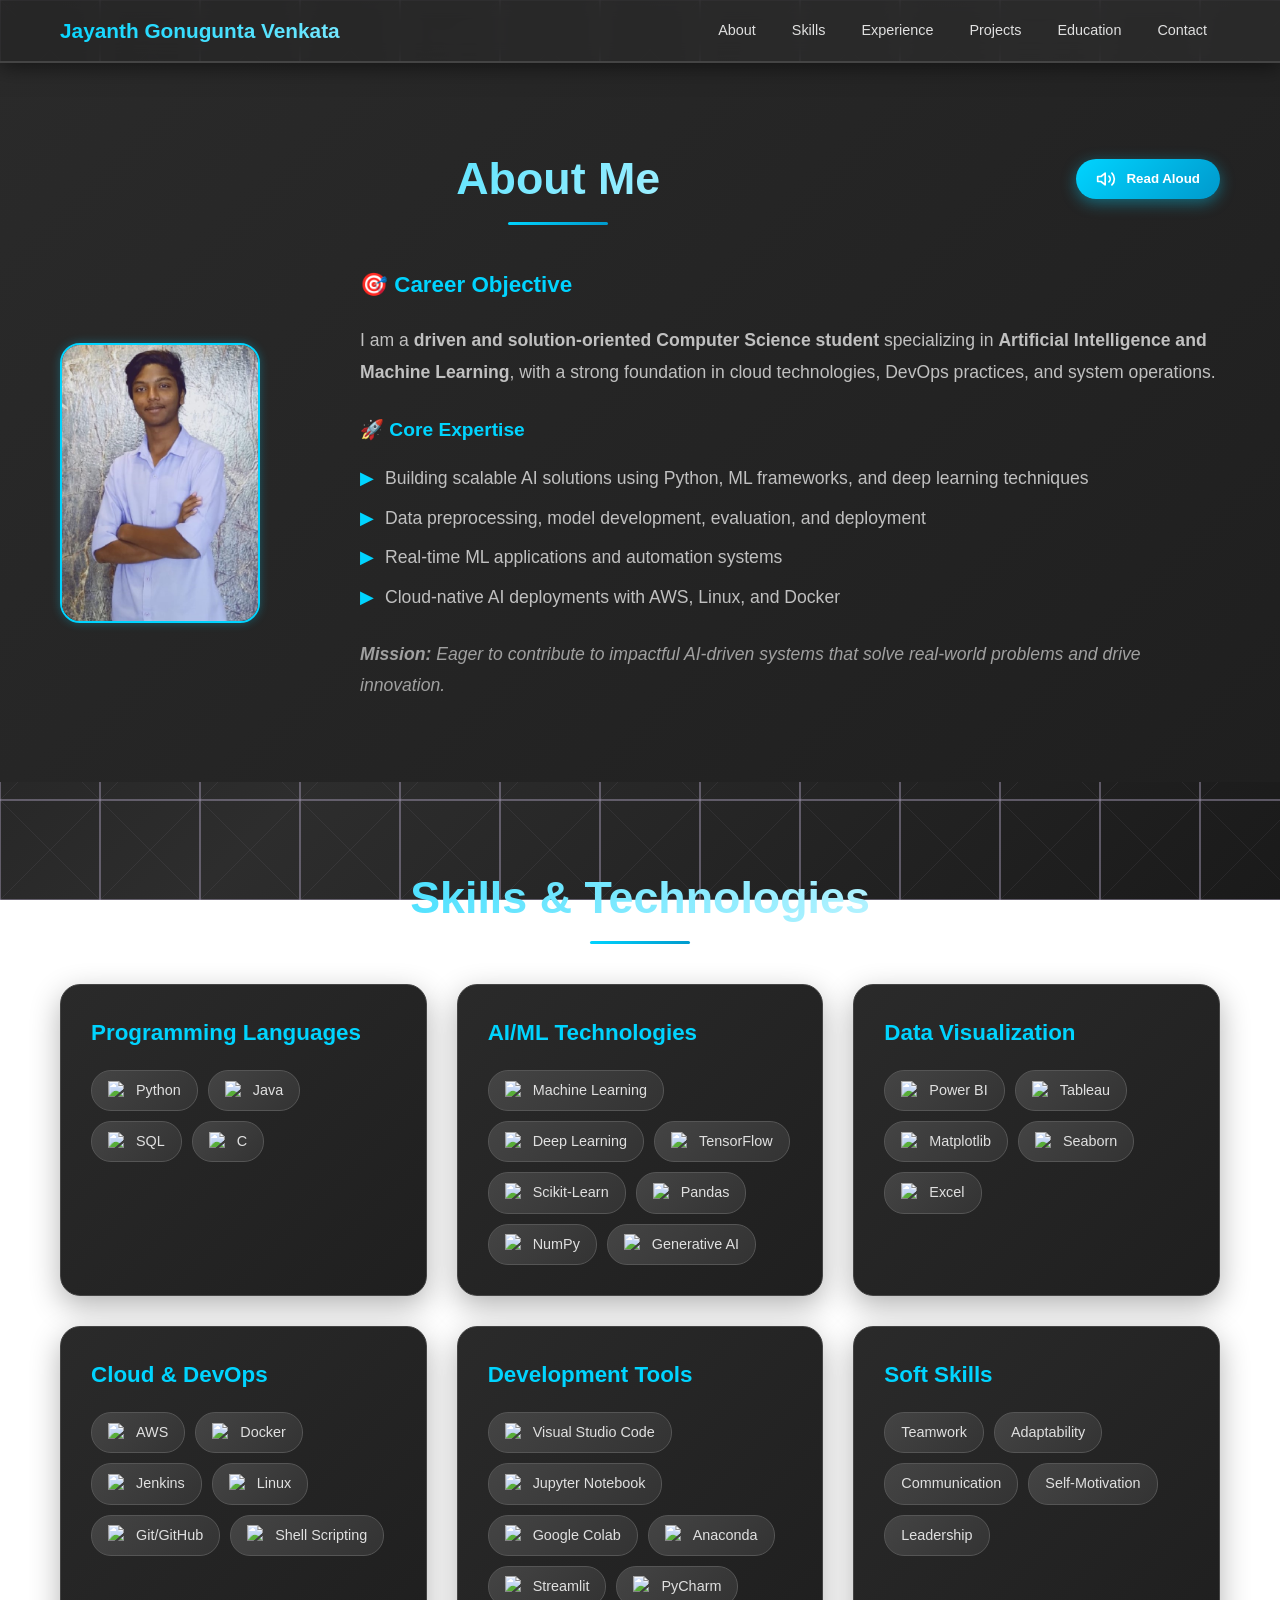
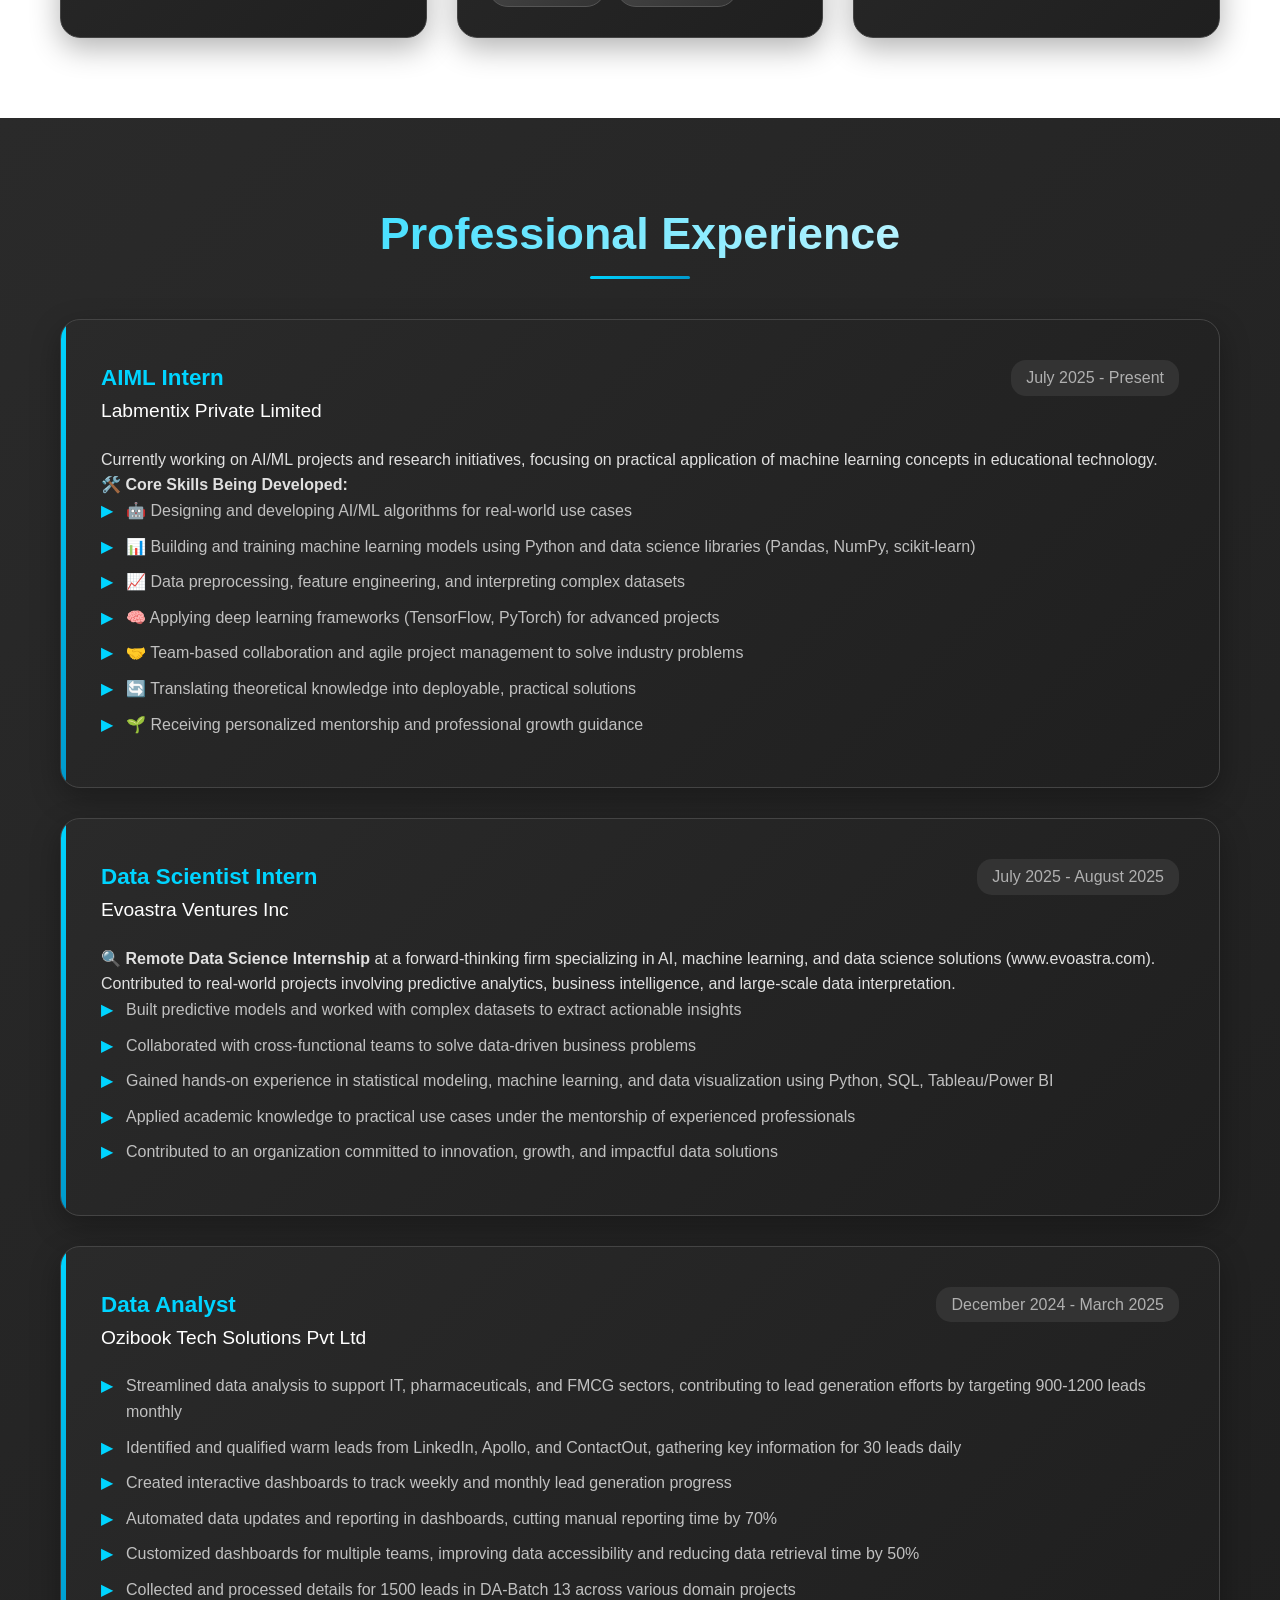
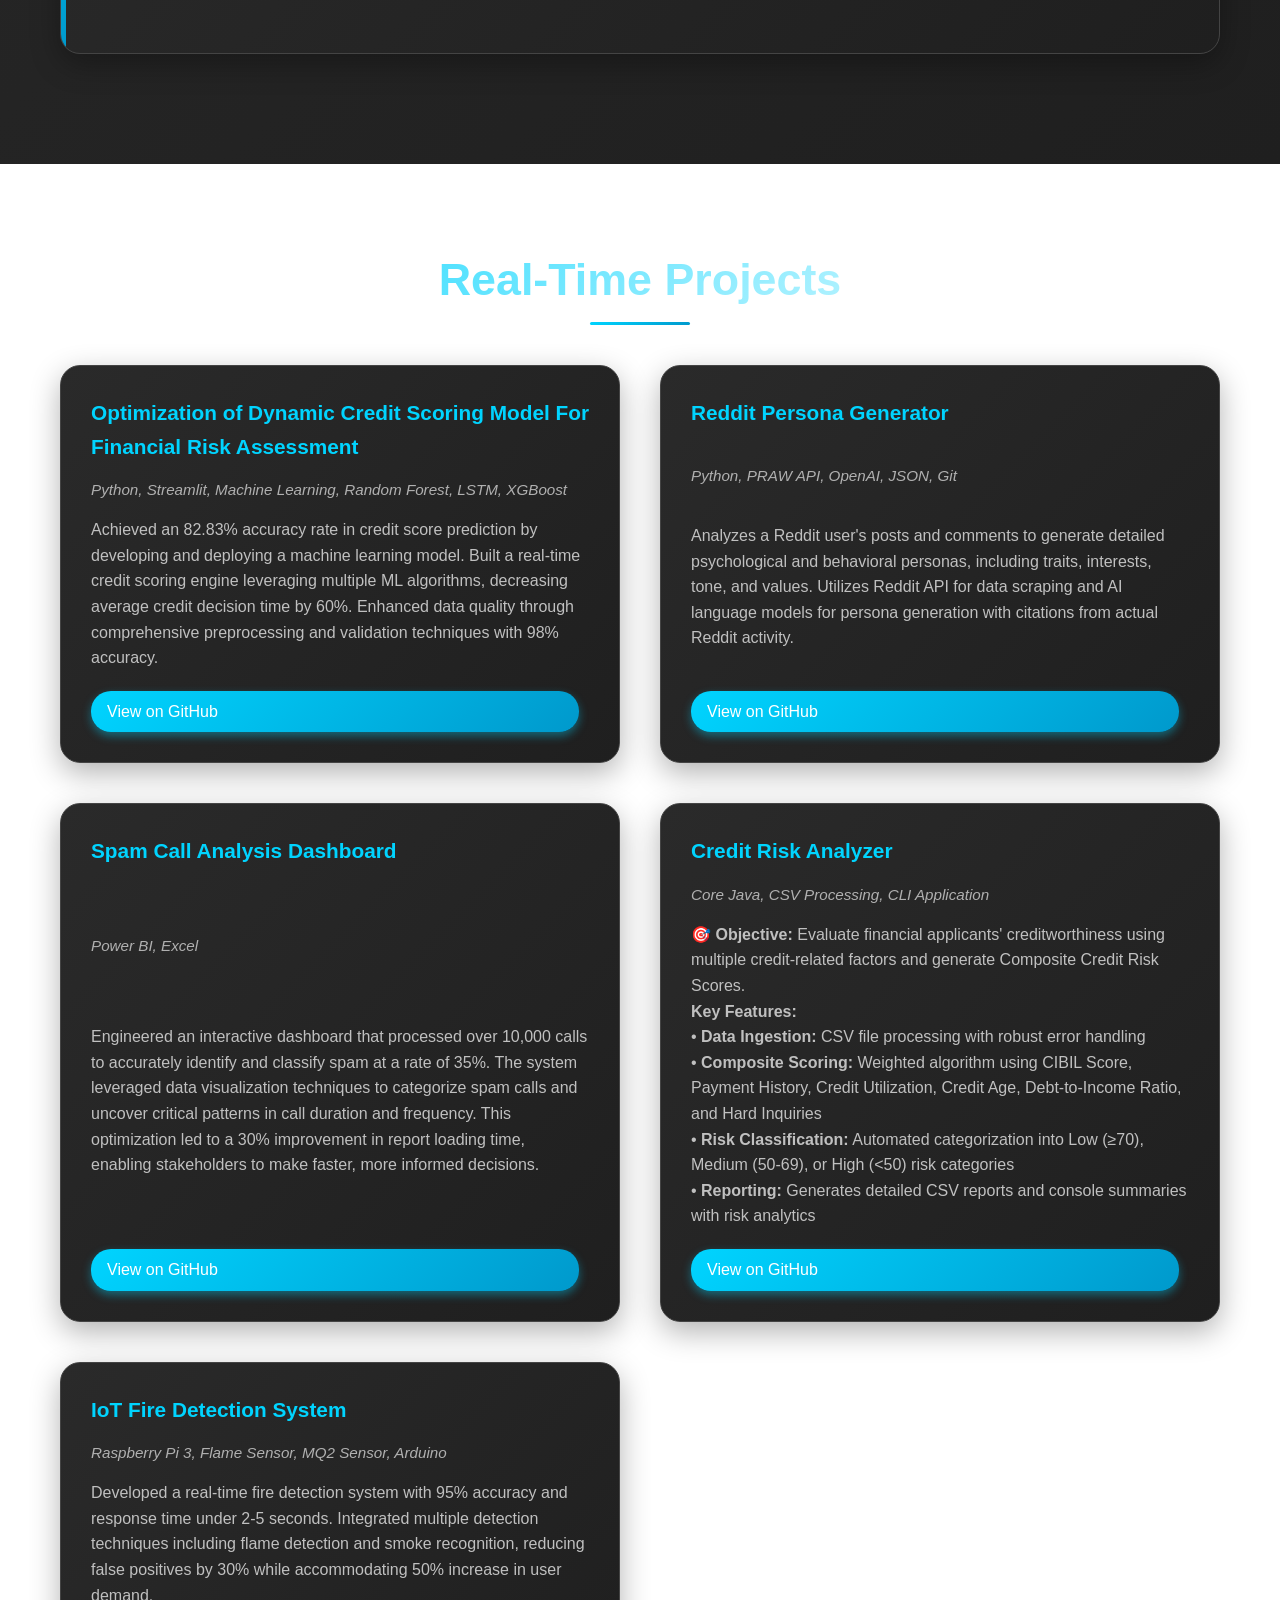
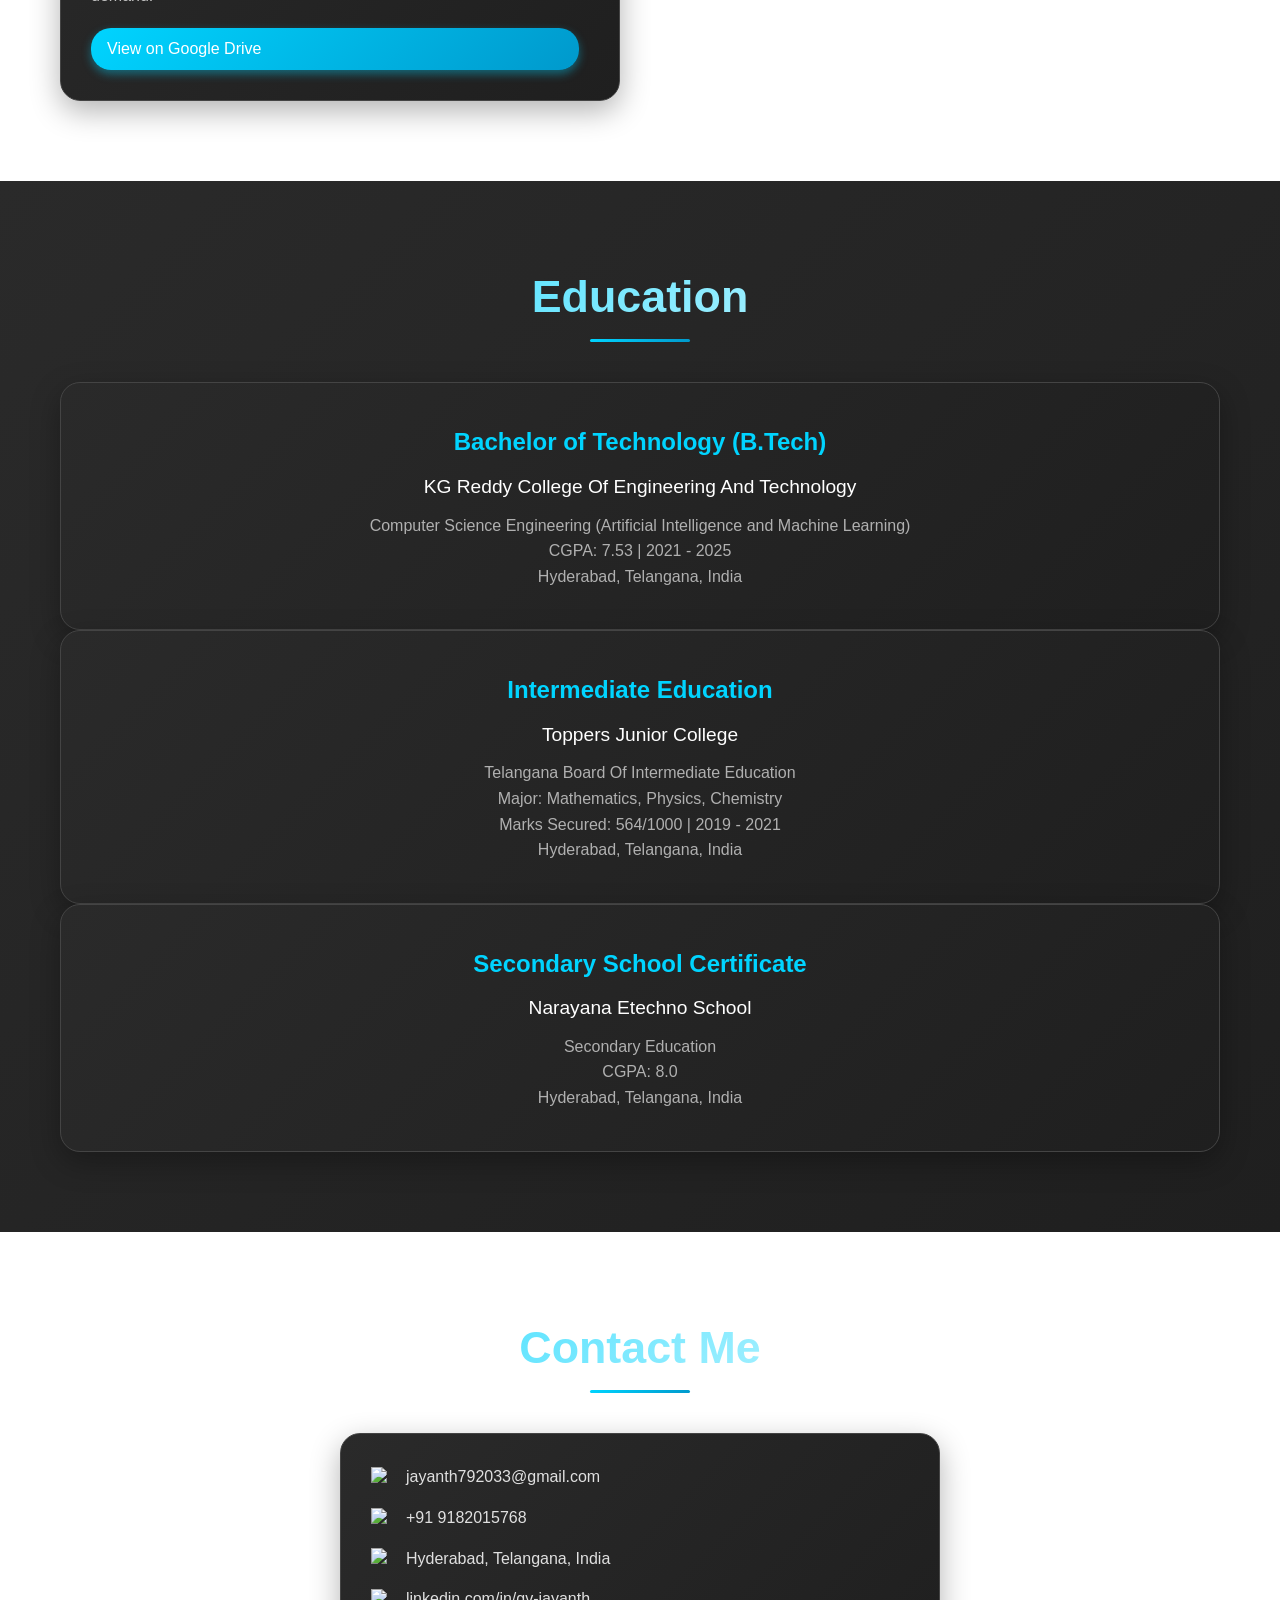
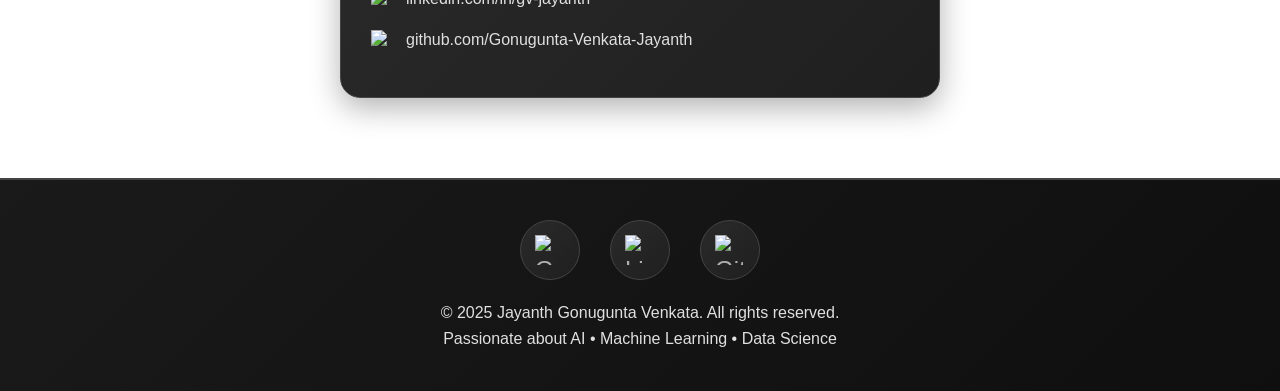
==== commit af87e835: "Make Read Aloud work without an API key: add the missing button and use the browser's Web Speech API" ====
--- a/index.html
+++ b/index.html
@@ -1,1240 +1,1177 @@
-<!DOCTYPE html>
-<html lang="en">
-<head>
-    <meta charset="UTF-8">
-    <meta name="viewport" content="width=device-width, initial-scale=1.0">
-    <title>Jayanth Gonugunta Venkata - Portfolio</title>
-    <style>
-        * {
-            margin: 0;
-            padding: 0;
-            box-sizing: border-box;
-        }
-
-        body {
-            font-family: 'Segoe UI', Tahoma, Geneva, Verdana, sans-serif;
-            line-height: 1.6;
-            color: #e0e0e0;
-            /* Using a new dynamic glitch grid SVG pattern */
-            background-image: url("data:image/svg+xml,%3Csvg xmlns='http://www.w3.org/2000/svg' width='100' height='100' viewBox='0 0 100 100'%3E%3Cg stroke='%239C92AC' stroke-width='1' fill='none'%3E%3Crect width='100' height='100'/%3E%3Cpath d='M100 0L0 100M0 0l100 100' stroke-opacity='0.1'/%3E%3C/g%3E%3C/svg%3E"), linear-gradient(135deg, #1a1a1a 0%, #2d2d2d 50%, #1a1a1a 100%);
-            background-attachment: fixed;
-            min-height: 100vh;
-        }
-
-        .container {
-            max-width: 1200px;
-            margin: 0 auto;
-            padding: 0 20px;
-        }
-
-        /* Top Bar */
-        .top-bar {
-            background: rgba(42, 42, 42, 0.8); /* Semi-transparent background */
-            backdrop-filter: blur(10px);
-            border-bottom: 2px solid #444;
-            padding: 10px 0;
-            position: sticky;
-            top: 0;
-            z-index: 1000;
-            box-shadow: 0 4px 20px rgba(0, 0, 0, 0.5);
-            transition: all 0.3s ease;
-        }
-
-        .top-bar-content {
-            display: flex;
-            align-items: center;
-            justify-content: space-between;
-            gap: 20px;
-        }
-
-        .profile-pic {
-            width: 200px; /* New, larger size for the section */
-            height: 280px;
-            border-radius: 20px; /* Rounded corners */
-            border: 2px solid #00d4ff;
-            object-fit: cover;
-            box-shadow: 0 0 10px rgba(0, 212, 255, 0.3);
-            transition: transform 0.3s ease;
-        }
-
-        .profile-pic:hover {
-            transform: scale(1.05);
-        }
-
-        .header-info {
-            flex-grow: 1; /* Allow to take up available space */
-            margin-right: auto;
-        }
-
-        .header-info h1 {
-            font-size: 1.3rem; /* Reduced font size to fit on one line */
-            font-weight: 700;
-            background: linear-gradient(135deg, #00d4ff, #ffffff);
-            -webkit-background-clip: text;
-            -webkit-text-fill-color: transparent;
-            background-clip: text;
-            margin-bottom: 0;
-            white-space: nowrap; /* Ensures name stays on one line */
-            overflow: hidden;
-            text-overflow: ellipsis;
-        }
-
-        .nav-links {
-            display: flex;
-            gap: 10px; /* Reduced gap between links */
-        }
-
-        .nav-links a {
-            color: #e0e0e0;
-            text-decoration: none;
-            padding: 8px 12px; /* Reduced padding */
-            border-radius: 20px; /* Adjusted border radius */
-            transition: all 0.3s ease;
-            font-weight: 500;
-            position: relative;
-            overflow: hidden;
-            border: 1px solid transparent;
-            font-size: 0.9rem; /* Slightly smaller font for links */
-        }
-
-        .nav-links a::before {
-            content: '';
-            position: absolute;
-            top: 0;
-            left: -100%;
-            width: 100%;
-            height: 100%;
-            background: linear-gradient(135deg, #00d4ff, #0099cc);
-            transition: left 0.3s ease;
-            z-index: -1;
-        }
-
-        .nav-links a:hover::before {
-            left: 0;
-        }
-
-        .nav-links a:hover {
-            color: #ffffff;
-            transform: translateY(-2px);
-            border: 1px solid #00d4ff; /* Add a border on hover */
-        }
-
-        /* Sections */
-        .section {
-            padding: 80px 0;
-            position: relative;
-        }
-
-        .section:nth-child(even) {
-            background: linear-gradient(135deg, #2a2a2a 0%, #1f1f1f 100%);
-        }
-
-        .section-title {
-            font-size: 2.8rem;
-            font-weight: 700;
-            text-align: center;
-            margin-bottom: 50px;
-            background: linear-gradient(135deg, #00d4ff, #ffffff);
-            -webkit-background-clip: text;
-            -webkit-text-fill-color: transparent;
-            background-clip: text;
-            position: relative;
-        }
-
-        .section-title::after {
-            content: '';
-            position: absolute;
-            bottom: -10px;
-            left: 50%;
-            transform: translateX(-50%);
-            width: 100px;
-            height: 3px;
-            background: linear-gradient(135deg, #00d4ff, #0099cc);
-            border-radius: 2px;
-        }
-        
-        .section-header-row {
-            display: flex;
-            justify-content: center;
-            align-items: center;
-            flex-wrap: wrap;
-            gap: 20px;
-            margin-bottom: 50px;
-        }
-        
-        .section-header-row h2 {
-            margin: 0;
-            flex-grow: 1;
-        }
-
-        /* About Section */
-        .about-content {
-            display: grid;
-            grid-template-columns: 250px 1fr; /* New grid layout for image and text */
-            gap: 50px;
-            align-items: center;
-        }
-
-        .about-text {
-            font-size: 1.1rem;
-            line-height: 1.8;
-            color: #c0c0c0;
-        }
-        
-        .tts-button {
-            background: linear-gradient(135deg, #00d4ff, #0099cc);
-            color: #ffffff;
-            padding: 10px 20px;
-            border-radius: 25px;
-            border: none;
-            cursor: pointer;
-            font-weight: 600;
-            transition: all 0.3s ease;
-            box-shadow: 0 4px 15px rgba(0, 212, 255, 0.4);
-            display: flex;
-            align-items: center;
-            justify-content: center;
-            gap: 10px;
-        }
-        
-        .tts-button:hover {
-            transform: translateY(-2px);
-            box-shadow: 0 6px 20px rgba(0, 212, 255, 0.6);
-        }
-
-        /* Contact Info Section */
-        .contact-info {
-            background: linear-gradient(135deg, #2a2a2a, #1f1f1f);
-            padding: 30px;
-            border-radius: 20px;
-            border: 1px solid #444;
-            box-shadow: 0 10px 30px rgba(0, 0, 0, 0.3);
-            max-width: 600px;
-            margin: 0 auto;
-        }
-
-        .contact-info h3 {
-            color: #00d4ff;
-            margin-bottom: 20px;
-            font-size: 1.5rem;
-            text-align: center;
-        }
-
-        .contact-item {
-            display: flex;
-            align-items: center;
-            gap: 15px;
-            margin-bottom: 15px;
-            color: #e0e0e0;
-        }
-
-        .contact-item img {
-            color: #00d4ff;
-            font-size: 1.2rem;
-            width: 20px;
-            height: 20px;
-            object-fit: contain;
-        }
-
-        /* Skills Section */
-        .skills-grid {
-            display: grid;
-            grid-template-columns: repeat(auto-fit, minmax(300px, 1fr));
-            gap: 30px;
-        }
-
-        .skill-category {
-            background: linear-gradient(135deg, #2a2a2a, #1f1f1f);
-            padding: 30px;
-            border-radius: 20px;
-            border: 1px solid #444;
-            box-shadow: 0 10px 30px rgba(0, 0, 0, 0.3);
-            transition: transform 0.3s ease;
-        }
-
-        .skill-category:hover {
-            transform: translateY(-10px);
-        }
-
-        .skill-category h3 {
-            color: #00d4ff;
-            margin-bottom: 20px;
-            font-size: 1.4rem;
-        }
-
-        .skill-tags {
-            display: flex;
-            flex-wrap: wrap;
-            gap: 10px;
-        }
-
-        .skill-tag {
-            background: linear-gradient(135deg, #444, #333);
-            color: #e0e0e0;
-            padding: 8px 16px;
-            border-radius: 20px;
-            font-size: 0.9rem;
-            border: 1px solid #555;
-            transition: all 0.3s ease;
-            display: flex;
-            align-items: center;
-            gap: 8px;
-        }
-
-        .skill-tag:hover {
-            background: linear-gradient(135deg, #00d4ff, #0099cc);
-            color: #fff;
-            transform: scale(1.05);
-        }
-
-        .skill-icon {
-            width: 20px;
-            height: 20px;
-            object-fit: contain;
-        }
-
-        /* Experience Section */
-        .experience-item {
-            background: linear-gradient(135deg, #2a2a2a, #1f1f1f);
-            padding: 40px;
-            border-radius: 20px;
-            border: 1px solid #444;
-            box-shadow: 0 10px 30px rgba(0, 0, 0, 0.3);
-            margin-bottom: 30px;
-            position: relative;
-            overflow: hidden;
-        }
-
-        .experience-item::before {
-            content: '';
-            position: absolute;
-            top: 0;
-            left: 0;
-            width: 5px;
-            height: 100%;
-            background: linear-gradient(135deg, #00d4ff, #0099cc);
-        }
-
-        .experience-header {
-            display: flex;
-            justify-content: space-between;
-            align-items: flex-start;
-            margin-bottom: 20px;
-            flex-wrap: wrap;
-            gap: 10px;
-        }
-
-        .experience-title {
-            color: #00d4ff;
-            font-size: 1.4rem;
-            font-weight: 600;
-        }
-
-        .experience-company {
-            color: #ffffff;
-            font-size: 1.2rem;
-            font-weight: 500;
-        }
-
-        .experience-date {
-            color: #b0b0b0;
-            font-size: 1rem;
-            background: #333;
-            padding: 5px 15px;
-            border-radius: 15px;
-        }
-
-        .experience-description ul {
-            list-style: none;
-            padding-left: 0;
-        }
-
-        .experience-description li {
-            color: #c0c0c0;
-            margin-bottom: 10px;
-            position: relative;
-            padding-left: 25px;
-        }
-
-        .experience-description li::before {
-            content: '▶';
-            color: #00d4ff;
-            position: absolute;
-            left: 0;
-            top: 0;
-        }
-
-        /* Projects Section */
-        .projects-grid {
-            display: grid;
-            grid-template-columns: repeat(auto-fit, minmax(400px, 1fr));
-            gap: 40px;
-        }
-
-        .project-card {
-            background: linear-gradient(135deg, #2a2a2a, #1f1f1f);
-            padding: 30px;
-            border-radius: 20px;
-            border: 1px solid #444;
-            box-shadow: 0 10px 30px rgba(0, 0, 0, 0.3);
-            transition: all 0.3s ease;
-            position: relative;
-            overflow: hidden;
-            display: flex;
-            flex-direction: column;
-            justify-content: space-between;
-        }
-
-        .project-card:hover {
-            transform: translateY(-10px) scale(1.02);
-            box-shadow: 0 20px 50px rgba(0, 212, 255, 0.2);
-        }
-
-        .project-title {
-            color: #00d4ff;
-            font-size: 1.3rem;
-            font-weight: 600;
-            margin-bottom: 15px;
-        }
-
-        .project-tools {
-            color: #b0b0b0;
-            font-size: 0.95rem;
-            margin-bottom: 15px;
-            font-style: italic;
-        }
-
-        .project-description {
-            color: #c0c0c0;
-            line-height: 1.6;
-            margin-bottom: 20px;
-        }
-        
-        .project-link {
-            display: inline-block;
-            background: linear-gradient(135deg, #00d4ff, #0099cc);
-            color: #ffffff;
-            padding: 8px 16px;
-            border-radius: 20px;
-            text-decoration: none;
-            font-weight: 500;
-            transition: all 0.3s ease;
-            box-shadow: 0 4px 10px rgba(0, 212, 255, 0.4);
-            margin-right: 10px; /* Add margin to separate buttons */
-        }
-
-        .project-link:hover {
-            transform: scale(1.05);
-            box-shadow: 0 6px 15px rgba(0, 212, 255, 0.6);
-        }
-        
-        .loading-spinner {
-            display: none;
-            border: 4px solid #f3f3f3;
-            border-top: 4px solid #00d4ff;
-            border-radius: 50%;
-            width: 20px;
-            height: 20px;
-            animation: spin 1s linear infinite;
-        }
-
-        @keyframes spin {
-            0% { transform: rotate(0deg); }
-            100% { transform: rotate(360deg); }
-        }
-
-        /* Education Section */
-        .education-item {
-            background: linear-gradient(135deg, #2a2a2a, #1f1f1f);
-            padding: 40px;
-            border-radius: 20px;
-            border: 1px solid #444;
-            box-shadow: 0 10px 30px rgba(0, 0, 0, 0.3);
-            text-align: center;
-        }
-
-        .education-degree {
-            color: #00d4ff;
-            font-size: 1.5rem;
-            font-weight: 600;
-            margin-bottom: 10px;
-        }
-
-        .education-school {
-            color: #ffffff;
-            font-size: 1.2rem;
-            font-weight: 500;
-            margin-bottom: 10px;
-        }
-
-        .education-details {
-            color: #b0b0b0;
-            font-size: 1rem;
-        }
-
-        /* Contact Section */
-        .contact-info {
-            background: linear-gradient(135deg, #2a2a2a, #1f1f1f);
-            padding: 30px;
-            border-radius: 20px;
-            border: 1px solid #444;
-            box-shadow: 0 10px 30px rgba(0, 0, 0, 0.3);
-            max-width: 600px;
-            margin: 0 auto;
-        }
-
-        .contact-info h3 {
-            color: #00d4ff;
-            margin-bottom: 20px;
-            font-size: 1.5rem;
-            text-align: center;
-        }
-
-        .contact-item {
-            display: flex;
-            align-items: center;
-            gap: 15px;
-            margin-bottom: 15px;
-            color: #e0e0e0;
-        }
-
-        .contact-item img {
-            color: #00d4ff;
-            font-size: 1.2rem;
-            width: 20px;
-            height: 20px;
-            object-fit: contain;
-        }
-
-        /* Footer */
-        .footer {
-            background: linear-gradient(135deg, #1a1a1a, #0f0f0f);
-            padding: 40px 0;
-            text-align: center;
-            border-top: 2px solid #444;
-        }
-
-        .social-links {
-            display: flex;
-            justify-content: center;
-            gap: 30px;
-            margin-bottom: 20px;
-        }
-
-        .social-links a {
-            color: #b0b0b0;
-            font-size: 1.5rem;
-            text-decoration: none;
-            transition: all 0.3s ease;
-            padding: 15px;
-            border-radius: 50%;
-            background: linear-gradient(135deg, #2a2a2a, #1f1f1f);
-            border: 1px solid #444;
-            display: flex;
-            align-items: center;
-            justify-content: center;
-            width: 60px;
-            height: 60px;
-        }
-
-        .social-links a:hover {
-            color: #00d4ff;
-            transform: translateY(-5px) scale(1.1);
-            box-shadow: 0 10px 30px rgba(0, 212, 255, 0.3);
-        }
-
-        .social-icon {
-            width: 30px;
-            height: 30px;
-            object-fit: contain;
-        }
-
-        /* Responsive Design */
-        @media (max-width: 768px) {
-            .header-info h1 {
-                font-size: 1.2rem;
-            }
-
-            .top-bar-content {
-                flex-direction: column;
-                text-align: center;
-                gap: 15px;
-            }
-
-            .nav-links {
-                margin-left: 0;
-                justify-content: center;
-            }
-
-            .about-content {
-                grid-template-columns: 1fr;
-                text-align: center;
-            }
-            
-            .section-header-row {
-                flex-direction: column;
-                text-align: center;
-                gap: 10px;
-            }
-            
-            .section-title {
-                margin-bottom: 20px;
-            }
-
-            .projects-grid {
-                grid-template-columns: 1fr;
-            }
-
-            .experience-header {
-                flex-direction: column;
-                align-items: flex-start;
-            }
-        }
-
-        /* Scroll animations */
-        .fade-in {
-            opacity: 0;
-            transform: translateY(30px);
-            transition: all 0.6s ease;
-        }
-
-        .fade-in.visible {
-            opacity: 1;
-            transform: translateY(0);
-        }
-    </style>
-</head>
-<body>
-    <!-- Top Bar -->
-    <div class="top-bar">
-        <div class="container">
-            <div class="top-bar-content">
-                <div class="header-info">
-                    <h1>Jayanth Gonugunta Venkata</h1>
-                </div>
-                <nav class="nav-links">
-                    <a href="#about">About</a>
-                    <a href="#skills">Skills</a>
-                    <a href="#experience">Experience</a>
-                    <a href="#projects">Projects</a>
-                    <a href="#education">Education</a>
-                    <a href="#contact">Contact</a>
-                </nav>
-            </div>
-        </div>
-    </div>
-
-    <!-- About Section -->
-    <section id="about" class="section">
-        <div class="container">
-            <div class="section-header-row fade-in">
-                <h2 class="section-title">About Me</h2>
-            </div>
-            <div class="about-content fade-in">
-                <img src="Jayanth.jpg" alt="Jayanth Gonugunta Venkata" class="profile-pic">
-                <div class="about-text" id="about-text-content">
-                    <h3 style="color: #00d4ff; font-size: 1.4rem; margin-bottom: 20px;">🎯 Career Objective</h3>
-                    <p>I am a <strong>driven and solution-oriented Computer Science student</strong> specializing in <strong>Artificial Intelligence and Machine Learning</strong>, with a strong foundation in cloud technologies, DevOps practices, and system operations.</p>
-                    
-                    <h4 style="color: #00d4ff; font-size: 1.2rem; margin-top: 25px; margin-bottom: 15px;">🚀 Core Expertise</h4>
-                    <ul style="color: #c0c0c0; line-height: 1.8; list-style: none; padding-left: 0;">
-                        <li style="margin-bottom: 8px; position: relative; padding-left: 25px;">
-                            <span style="position: absolute; left: 0; color: #00d4ff;">▶</span>
-                            Building scalable AI solutions using Python, ML frameworks, and deep learning techniques
-                        </li>
-                        <li style="margin-bottom: 8px; position: relative; padding-left: 25px;">
-                            <span style="position: absolute; left: 0; color: #00d4ff;">▶</span>
-                            Data preprocessing, model development, evaluation, and deployment
-                        </li>
-                        <li style="margin-bottom: 8px; position: relative; padding-left: 25px;">
-                            <span style="position: absolute; left: 0; color: #00d4ff;">▶</span>
-                            Real-time ML applications and automation systems
-                        </li>
-                        <li style="margin-bottom: 8px; position: relative; padding-left: 25px;">
-                            <span style="position: absolute; left: 0; color: #00d4ff;">▶</span>
-                            Cloud-native AI deployments with AWS, Linux, and Docker
-                        </li>
-                    </ul>
-                    
-                    <p style="margin-top: 25px; font-style: italic; color: #a0a0a0;">
-                        <strong>Mission:</strong> Eager to contribute to impactful AI-driven systems that solve real-world problems and drive innovation.
-                    </p>
-                </div>
-            </div>
-        </div>
-    </section>
-
-    <!-- Skills Section -->
-    <section id="skills" class="section">
-        <div class="container">
-            <h2 class="section-title fade-in">Skills & Technologies</h2>
-            <div class="skills-grid fade-in">
-                <div class="skill-category">
-                    <h3>Programming Languages</h3>
-                    <div class="skill-tags">
-                        <span class="skill-tag">
-                            <img src="https://cdn.jsdelivr.net/gh/devicons/devicon/icons/python/python-original.svg" alt="Python" class="skill-icon">
-                            Python
-                        </span>
-                        <span class="skill-tag">
-                            <img src="https://cdn.jsdelivr.net/gh/devicons/devicon/icons/java/java-original.svg" alt="Java" class="skill-icon">
-                            Java
-                        </span>
-                        <span class="skill-tag">
-                            <img src="https://cdn.jsdelivr.net/gh/devicons/devicon/icons/mysql/mysql-original.svg" alt="SQL" class="skill-icon">
-                            SQL
-                        </span>
-                        <span class="skill-tag">
-                            <img src="https://cdn.jsdelivr.net/gh/devicons/devicon/icons/c/c-original.svg" alt="C" class="skill-icon">
-                            C
-                        </span>
-                    </div>
-                </div>
-                <div class="skill-category">
-                    <h3>AI/ML Technologies</h3>
-                    <div class="skill-tags">
-                        <span class="skill-tag">
-                            <img src="https://nyesteventuretech.com/images/Machine-Learning.jpg" alt="Machine Learning" class="skill-icon">
-                            Machine Learning
-                        </span>
-                        <span class="skill-tag">
-                            <img src="https://encrypted-tbn0.gstatic.com/images?q=tbn:ANd9GcQMCf3JbWnU4YuXb_3s2s87IK8hIFTFfRRfhNYmryjkb8od7MlAB31bZDEbLzy5ZNvb1S0&usqp=CAU" alt="Deep Learning" class="skill-icon">
-                            Deep Learning
-                        </span>
-                        <span class="skill-tag">
-                            <img src="https://cdn.jsdelivr.net/gh/devicons/devicon/icons/tensorflow/tensorflow-original.svg" alt="TensorFlow" class="skill-icon">
-                            TensorFlow
-                        </span>
-                        <span class="skill-tag">
-                            <img src="https://upload.wikimedia.org/wikipedia/commons/0/05/Scikit_learn_logo_small.svg" alt="Scikit-Learn" class="skill-icon">
-                            Scikit-Learn
-                        </span>
-                        <span class="skill-tag">
-                            <img src="https://cdn.jsdelivr.net/gh/devicons/devicon/icons/pandas/pandas-original.svg" alt="Pandas" class="skill-icon">
-                            Pandas
-                        </span>
-                        <span class="skill-tag">
-                            <img src="https://cdn.jsdelivr.net/gh/devicons/devicon/icons/numpy/numpy-original.svg" alt="NumPy" class="skill-icon">
-                            NumPy
-                        </span>
-                        <span class="skill-tag">
-                            <img src="https://thumbs.dreamstime.com/b/artificial-intelligence-logo-human-head-deep-blue-background-generative-ai-274498581.jpg" alt="Generative AI" class="skill-icon">
-                        </svg>
-                            Generative AI
-                        </span>
-                    </div>
-                </div>
-                <div class="skill-category">
-                    <h3>Data Visualization</h3>
-                    <div class="skill-tags">
-                        <span class="skill-tag">
-                            <img src="https://logos-world.net/wp-content/uploads/2022/02/Microsoft-Power-BI-Symbol.png" alt="Power BI" class="skill-icon">
-                            Power BI
-                        </span>
-                        <span class="skill-tag">
-                            <img src="https://logos-world.net/wp-content/uploads/2021/10/Tableau-Symbol.png" alt="Tableau" class="skill-icon">
-                            Tableau
-                        </span>
-                        <span class="skill-tag">
-                            <img src="https://matplotlib.org/stable/_images/sphx_glr_logos2_003.png" alt="Matplotlib" class="skill-icon">
-                            Matplotlib
-                        </span>
-                        <span class="skill-tag">
-                            <img src="https://seaborn.pydata.org/_images/logo-mark-lightbg.svg" alt="Seaborn" class="skill-icon">
-                            Seaborn
-                        </span>
-                        <span class="skill-tag">
-                            <img src="https://www.edigitalagency.com.au/wp-content/uploads/Excel-logo-png-large-size.png" alt="Excel" class="skill-icon">
-                            Excel
-                        </span>
-                    </div>
-                </div>
-                <div class="skill-category">
-                    <h3>Cloud & DevOps</h3>
-                    <div class="skill-tags">
-                        <span class="skill-tag">
-                            <img src="https://cdn.jsdelivr.net/gh/devicons/devicon/icons/amazonwebservices/amazonwebservices-original-wordmark.svg" alt="AWS" class="skill-icon">
-                            AWS
-                        </span>
-                        <span class="skill-tag">
-                            <img src="https://cdn.jsdelivr.net/gh/devicons/devicon/icons/docker/docker-original.svg" alt="Docker" class="skill-icon">
-                            Docker
-                        </span>
-                        <span class="skill-tag">
-                            <img src="https://cdn.jsdelivr.net/gh/devicons/devicon/icons/jenkins/jenkins-original.svg" alt="Jenkins" class="skill-icon">
-                            Jenkins
-                        </span>
-                        <span class="skill-tag">
-                            <img src="https://cdn.jsdelivr.net/gh/devicons/devicon/icons/linux/linux-original.svg" alt="Linux" class="skill-icon">
-                            Linux
-                        </span>
-                        <span class="skill-tag">
-                            <img src="https://cdn.jsdelivr.net/gh/devicons/devicon/icons/git/git-original.svg" alt="Git/GitHub" class="skill-icon">
-                            Git/GitHub
-                        </span>
-                        <span class="skill-tag">
-                            <img src="https://cdn.jsdelivr.net/gh/devicons/devicon/icons/bash/bash-original.svg" alt="Shell Scripting" class="skill-icon">
-                            Shell Scripting
-                        </span>
-                    </div>
-                </div>
-                <div class="skill-category">
-                    <h3>Development Tools</h3>
-                    <div class="skill-tags">
-                        <span class="skill-tag">
-                            <img src="https://cdn.jsdelivr.net/gh/devicons/devicon/icons/vscode/vscode-original.svg" alt="Visual Studio Code" class="skill-icon">
-                            Visual Studio Code
-                        </span>
-                        <span class="skill-tag">
-                            <img src="https://cdn.jsdelivr.net/gh/devicons/devicon/icons/jupyter/jupyter-original.svg" alt="Jupyter Notebook" class="skill-icon">
-                            Jupyter Notebook
-                        </span>
-                        <span class="skill-tag">
-                            <img src="https://colab.research.google.com/img/colab_favicon_256px.png" alt="Google Colab" class="skill-icon">
-                            Google Colab
-                        </span>
-                        <span class="skill-tag">
-                            <img src="https://cdn.jsdelivr.net/gh/devicons/devicon/icons/anaconda/anaconda-original.svg" alt="Anaconda" class="skill-icon">
-                            Anaconda
-                        </span>
-                        <span class="skill-tag">
-                            <img src="https://streamlit.io/images/brand/streamlit-mark-color.png" alt="Streamlit" class="skill-icon">
-                            Streamlit
-                        </span>
-                        <span class="skill-tag">
-                            <img src="https://cdn.jsdelivr.net/gh/devicons/devicon/icons/pycharm/pycharm-original.svg" alt="PyCharm" class="skill-icon">
-                            PyCharm
-                        </span>
-                    </div>
-                </div>
-                <div class="skill-category">
-                    <h3>Soft Skills</h3>
-                    <div class="skill-tags">
-                        <span class="skill-tag">Teamwork</span>
-                        <span class="skill-tag">Adaptability</span>
-                        <span class="skill-tag">Communication</span>
-                        <span class="skill-tag">Self-Motivation</span>
-                        <span class="skill-tag">Leadership</span>
-                    </div>
-                </div>
-            </div>
-        </div>
-    </section>
-
-    <!-- Experience Section -->
-    <section id="experience" class="section">
-        <div class="container">
-            <h2 class="section-title fade-in">Professional Experience</h2>
-            
-            <div class="experience-item fade-in">
-                <div class="experience-header">
-                    <div>
-                        <div class="experience-title">AIML Intern</div>
-                        <div class="experience-company">Labmentix Private Limited</div>
-                    </div>
-                    <div class="experience-date">July 2025 - Present</div>
-                </div>
-                <div class="experience-description">
-                    <p>Currently working on AI/ML projects and research initiatives, focusing on practical application of machine learning concepts in educational technology.</p>
-                    <p><strong>🛠️ Core Skills Being Developed:</strong></p>
-                    <ul>
-                        <li>🤖 Designing and developing AI/ML algorithms for real-world use cases</li>
-                        <li>📊 Building and training machine learning models using Python and data science libraries (Pandas, NumPy, scikit-learn)</li>
-                        <li>📈 Data preprocessing, feature engineering, and interpreting complex datasets</li>
-                        <li>🧠 Applying deep learning frameworks (TensorFlow, PyTorch) for advanced projects</li>
-                        <li>🤝 Team-based collaboration and agile project management to solve industry problems</li>
-                        <li>🔄 Translating theoretical knowledge into deployable, practical solutions</li>
-                        <li>🌱 Receiving personalized mentorship and professional growth guidance</li>
-                    </ul>
-                </div>
-            </div>
-
-            <div class="experience-item fade-in">
-                <div class="experience-header">
-                    <div>
-                        <div class="experience-title">Data Scientist Intern</div>
-                        <div class="experience-company">Evoastra Ventures Inc</div>
-                    </div>
-                    <div class="experience-date">July 2025 - August 2025</div>
-                </div>
-                <div class="experience-description">
-                    <p>🔍 <strong>Remote Data Science Internship</strong> at a forward-thinking firm specializing in AI, machine learning, and data science solutions (www.evoastra.com).</p>
-                    <p>Contributed to real-world projects involving predictive analytics, business intelligence, and large-scale data interpretation.</p>
-                    <ul>
-                        <li>Built predictive models and worked with complex datasets to extract actionable insights</li>
-                        <li>Collaborated with cross-functional teams to solve data-driven business problems</li>
-                        <li>Gained hands-on experience in statistical modeling, machine learning, and data visualization using Python, SQL, Tableau/Power BI</li>
-                        <li>Applied academic knowledge to practical use cases under the mentorship of experienced professionals</li>
-                        <li>Contributed to an organization committed to innovation, growth, and impactful data solutions</li>
-                    </ul>
-                </div>
-            </div>
-
-            <div class="experience-item fade-in">
-                <div class="experience-header">
-                    <div>
-                        <div class="experience-title">Data Analyst</div>
-                        <div class="experience-company">Ozibook Tech Solutions Pvt Ltd</div>
-                    </div>
-                    <div class="experience-date">December 2024 - March 2025</div>
-                </div>
-                <div class="experience-description">
-                    <ul>
-                        <li>Streamlined data analysis to support IT, pharmaceuticals, and FMCG sectors, contributing to lead generation efforts by targeting 900-1200 leads monthly</li>
-                        <li>Identified and qualified warm leads from LinkedIn, Apollo, and ContactOut, gathering key information for 30 leads daily</li>
-                        <li>Created interactive dashboards to track weekly and monthly lead generation progress</li>
-                        <li>Automated data updates and reporting in dashboards, cutting manual reporting time by 70%</li>
-                        <li>Customized dashboards for multiple teams, improving data accessibility and reducing data retrieval time by 50%</li>
-                        <li>Collected and processed details for 1500 leads in DA-Batch 13 across various domain projects</li>
-                    </ul>
-                </div>
-            </div>
-        </div>
-    </section>
-
-    <!-- Projects Section -->
-    <section id="projects" class="section">
-        <div class="container">
-            <h2 class="section-title fade-in"> Real-Time Projects</h2>
-            <div class="projects-grid fade-in">
-                <div class="project-card">
-                    <div class="project-title">Optimization of Dynamic Credit Scoring Model For Financial Risk Assessment </div>
-                    <div class="project-tools">Python, Streamlit, Machine Learning, Random Forest, LSTM, XGBoost</div>
-                    <div class="project-description">
-                        <p>Achieved an 82.83% accuracy rate in credit score prediction by developing and deploying a machine learning model. Built a real-time credit scoring engine leveraging multiple ML algorithms, decreasing average credit decision time by 60%. Enhanced data quality through comprehensive preprocessing and validation techniques with 98% accuracy.</p>
-                    </div>
-                    <a href="https://github.com/Gonugunta-Venkata-Jayanth/-Optimization-of-Dynamic-Credit-Scoring-Model-For-Financial-Risk-Assessment" class="project-link" target="_blank">View on GitHub</a>
-                </div>
-
-                <div class="project-card">
-                    <div class="project-title">Reddit Persona Generator</div>
-                    <div class="project-tools">Python, PRAW API, OpenAI, JSON, Git</div>
-                    <div class="project-description">
-                        <p>Analyzes a Reddit user's posts and comments to generate detailed psychological and behavioral personas, including traits, interests, tone, and values. Utilizes Reddit API for data scraping and AI language models for persona generation with citations from actual Reddit activity.</p>
-                    </div>
-                    <a href="https://github.com/Gonugunta-Venkata-Jayanth/Reddit_Persona_Generator" class="project-link" target="_blank">View on GitHub</a>
-                </div>
-
-                <div class="project-card">
-                    <div class="project-title">Spam Call Analysis Dashboard</div>
-                    <div class="project-tools">Power BI, Excel</div>
-                    <div class="project-description">
-                        <p>Engineered an interactive dashboard that processed over 10,000 calls to accurately identify and classify spam at a rate of 35%. The system leveraged data visualization techniques to categorize spam calls and uncover critical patterns in call duration and frequency. This optimization led to a 30% improvement in report loading time, enabling stakeholders to make faster, more informed decisions.</p>
-                    </div>
-                    <a href="https://github.com/Gonugunta-Venkata-Jayanth/Spam-Call-Analysis-" class="project-link" target="_blank">View on GitHub</a>
-                </div>
-
-                <div class="project-card">
-                    <div class="project-title">Credit Risk Analyzer</div>
-                    <div class="project-tools">Core Java, CSV Processing, CLI Application</div>
-                    <div class="project-description">
-                        <p><strong>🎯 Objective:</strong> Evaluate financial applicants' creditworthiness using multiple credit-related factors and generate Composite Credit Risk Scores.</p>
-                        <p><strong>Key Features:</strong></p>
-                        <ul style="list-style: none; padding-left: 0;">
-                            <li>• <strong>Data Ingestion:</strong> CSV file processing with robust error handling</li>
-                            <li>• <strong>Composite Scoring:</strong> Weighted algorithm using CIBIL Score, Payment History, Credit Utilization, Credit Age, Debt-to-Income Ratio, and Hard Inquiries</li>
-                            <li>• <strong>Risk Classification:</strong> Automated categorization into Low (≥70), Medium (50-69), or High (<50) risk categories</li>
-                            <li>• <strong>Reporting:</strong> Generates detailed CSV reports and console summaries with risk analytics</li>
-                        </ul>
-                    </div>
-                    <a href="https://github.com/Gonugunta-Venkata-Jayanth/Credit-Risk-Analyzer" class="project-link" target="_blank">View on GitHub</a>
-                </div>
-
-                <div class="project-card">
-                    <div class="project-title">IoT Fire Detection System</div>
-                    <div class="project-tools">Raspberry Pi 3, Flame Sensor, MQ2 Sensor, Arduino</div>
-                    <div class="project-description">
-                        <p>Developed a real-time fire detection system with 95% accuracy and response time under 2-5 seconds. Integrated multiple detection techniques including flame detection and smoke recognition, reducing false positives by 30% while accommodating 50% increase in user demand.</p>
-                    </div>
-                    <a href="https://drive.google.com/file/d/1tD6k8u0aQ8R-nHuHwk4vL_SZnlMUXoZd/view?usp=drive_link" class="project-link" target="_blank">View on Google Drive</a>
-                </div>
-
-            </div>
-        </div>
-    </section>
-
-    <!-- Education Section -->
-    <section id="education" class="section">
-        <div class="container">
-            <h2 class="section-title fade-in">Education</h2>
-            
-            <div class="education-item fade-in">
-                <div class="education-degree">Bachelor of Technology (B.Tech)</div>
-                <div class="education-school">KG Reddy College Of Engineering And Technology</div>
-                <div class="education-details">
-                    <p>Computer Science Engineering (Artificial Intelligence and Machine Learning)</p>
-                    <p>CGPA: 7.53 | 2021 - 2025</p>
-                    <p>Hyderabad, Telangana, India</p>
-                </div>
-            </div>
-
-            <div class="education-item fade-in">
-                <div class="education-degree">Intermediate Education</div>
-                <div class="education-school">Toppers Junior College</div>
-                <div class="education-details">
-                    <p>Telangana Board Of Intermediate Education</p>
-                    <p>Major: Mathematics, Physics, Chemistry</p>
-                    <p>Marks Secured: 564/1000 | 2019 - 2021</p>
-                    <p>Hyderabad, Telangana, India</p>
-                </div>
-            </div>
-
-            <div class="education-item fade-in">
-                <div class="education-degree">Secondary School Certificate</div>
-                <div class="education-school">Narayana Etechno School</div>
-                <div class="education-details">
-                    <p>Secondary Education</p>
-                    <p>CGPA: 8.0</p>
-                    <p>Hyderabad, Telangana, India</p>
-                </div>
-            </div>
-
-        </div>
-    </section>
-
-    <!-- Contact Section -->
-    <section id="contact" class="section">
-        <div class="container">
-            <h2 class="section-title fade-in">Contact Me</h2>
-            <div class="contact-info fade-in">
-                <div class="contact-item">
-                    <img src="https://images.icon-icons.com/2631/PNG/512/gmail_new_logo_icon_159149.png" alt="Email">
-                    <span>jayanth792033@gmail.com</span>
-                </div>
-                <div class="contact-item">
-                    <img src="https://www.citypng.com/public/uploads/preview/hd-green-square-phone-icon-png-7017516950597582y4ltbrryl.png" alt="Phone">
-                    <span>+91 9182015768</span>
-                </div>
-                <div class="contact-item">
-                    <img src="https://encrypted-tbn0.gstatic.com/images?q=tbn:ANd9GcQxgSiklHW0Lp27acrgGeIN0ipNGkWFNlCPzQ&s" alt="Location">
-                    <span>Hyderabad, Telangana, India</span>
-                </div>
-                <div class="contact-item">
-                    <img src="https://upload.wikimedia.org/wikipedia/commons/thumb/c/ca/LinkedIn_logo_initials.png/960px-LinkedIn_logo_initials.png" alt="LinkedIn">
-                    <span>linkedin.com/in/gv-jayanth</span>
-                </div>
-                <div class="contact-item">
-                    <img src="https://logos-world.net/wp-content/uploads/2020/11/GitHub-Logo.png" alt="GitHub">
-                    <span>github.com/Gonugunta-Venkata-Jayanth</span>
-                </div>
-            </div>
-        </div>
-    </section>
-
-    <!-- Footer -->
-    <footer class="footer">
-        <div class="container">
-            <div class="social-links">
-                <a href="mailto:jayanth792033@gmail.com" title="Email">
-                    <img src="https://images.icon-icons.com/2631/PNG/512/gmail_new_logo_icon_159149.png" alt="Gmail" class="social-icon">
-                </a>
-                <a href="https://linkedin.com/in/gv-jayanth" title="LinkedIn">
-                    <img src="https://logos-world.net/wp-content/uploads/2020/06/Linkedin-Logo-2011.png" alt="LinkedIn" class="social-icon">
-                </a>
-                <a href="https://github.com/Gonugunta-Venkata-Jayanth" title="GitHub">
-                    <img src="https://logos-world.net/wp-content/uploads/2020/11/GitHub-Logo.png" alt="GitHub" class="social-icon">
-                </a>
-            </div>
-            <p>&copy; 2025 Jayanth Gonugunta Venkata. All rights reserved.</p>
-            <p>Passionate about AI • Machine Learning • Data Science</p>
-        </div>
-    </footer>
-    
-    <script>
-        // Helper function to convert base64 to ArrayBuffer
-        function base64ToArrayBuffer(base64) {
-            const binaryString = window.atob(base64);
-            const len = binaryString.length;
-            const bytes = new Uint8Array(len);
-            for (let i = 0; i < len; i++) {
-                bytes[i] = binaryString.charCodeAt(i);
-            }
-            return bytes.buffer;
-        }
-
-        // Helper function to convert PCM audio data to WAV format
-        function pcmToWav(pcmData, sampleRate) {
-            const dataLength = pcmData.length;
-            const buffer = new ArrayBuffer(44 + dataLength * 2);
-            const view = new DataView(buffer);
-            let offset = 0;
-
-            function writeString(str) {
-                for (let i = 0; i < str.length; i++) {
-                    view.setUint8(offset + i, str.charCodeAt(i));
-                }
-            }
-
-            function writeUint32(value) {
-                view.setUint32(offset, value, true);
-                offset += 4;
-            }
-
-            function writeUint16(value) {
-                view.setUint16(offset, value, true);
-                offset += 2;
-            }
-
-            writeString('RIFF'); offset += 4;
-            writeUint32(36 + dataLength * 2);
-            writeString('WAVE'); offset += 4;
-            writeString('fmt '); offset += 4;
-            writeUint32(16); // subchunk1size
-            writeUint16(1); // audio format (1 = PCM)
-            writeUint16(1); // num channels
-            writeUint32(sampleRate); // sample rate
-            writeUint32(sampleRate * 2); // byte rate
-            writeUint16(2); // block align
-            writeUint16(16); // bits per sample
-            writeString('data'); offset += 4;
-            writeUint32(dataLength * 2);
-            for (let i = 0; i < pcmData.length; i++) {
-                view.setInt16(offset, pcmData[i], true);
-                offset += 2;
-            }
-
-            return new Blob([view], { type: 'audio/wav' });
-        }
-
-
-        // Smooth scrolling for navigation links
-        document.querySelectorAll('a[href^="#"]').forEach(anchor => {
-            anchor.addEventListener('click', function (e) {
-                e.preventDefault();
-                const target = document.querySelector(this.getAttribute('href'));
-                if (target) {
-                    target.scrollIntoView({
-                        behavior: 'smooth',
-                        block: 'start'
-                    });
-                }
-            });
-        });
-
-        // Scroll animations
-        const observerOptions = {
-            threshold: 0.1,
-            rootMargin: '0px 0px -50px 0px'
-        };
-
-        const observer = new IntersectionObserver((entries) => {
-            entries.forEach(entry => {
-                if (entry.isIntersecting) {
-                    entry.target.classList.add('visible');
-                }
-            });
-        }, observerOptions);
-
-        // Observe all fade-in elements
-        document.querySelectorAll('.fade-in').forEach(el => {
-            observer.observe(el);
-        });
-
-        // Add some dynamic effects
-        document.addEventListener('mousemove', (e) => {
-            const mouseX = e.clientX;
-            const mouseY = e.clientY;
-            
-            // Subtle parallax effect for background
-            const body = document.body;
-            const offsetX = (mouseX / window.innerWidth - 0.5) * 20;
-            const offsetY = (mouseY / window.innerHeight - 0.5) * 20;
-            
-            body.style.backgroundPosition = `${50 + offsetX}% ${50 + offsetY}%`;
-        });
-        
-        // --- Gemini API Integrations ---
-
-        // 2. Text-to-Speech (TTS) Feature
-        const ttsButton = document.getElementById('ttsButton');
-        const audioPlayer = document.getElementById('audioPlayer');
-        const aboutText = document.getElementById('about-text-content');
-        let isPlaying = false;
-        let audioBlob = null;
-        let audioUrl = null;
-
-        ttsButton.addEventListener('click', async () => {
-            if (isPlaying) {
-                audioPlayer.pause();
-                isPlaying = false;
-                ttsButton.innerHTML = `<svg width="20" height="20" viewBox="0 0 24 24" fill="none" stroke="currentColor" stroke-width="2" stroke-linecap="round" stroke-linejoin="round" class="feather feather-volume-2"><polygon points="11 5 6 9 2 9 2 15 6 15 11 19 11 5"></polygon><path d="M19.07 4.93a10 10 0 0 1 0 14.14M15.54 8.46a5 5 0 0 1 0 7.07"></path></svg><span>Read Aloud</span>`;
-                return;
-            }
-
-            if (audioBlob) {
-                audioPlayer.play();
-                isPlaying = true;
-                ttsButton.innerHTML = `<svg width="20" height="20" viewBox="0 0 24 24" fill="none" stroke="currentColor" stroke-width="2" stroke-linecap="round" stroke-linejoin="round" class="feather feather-volume-x"><polygon points="11 5 6 9 2 9 2 15 6 15 11 19 11 5"></polygon><line x1="23" y1="9" x2="17" y2="15"></line><line x1="17" y1="9" x2="23" y2="15"></line></svg><span>Pause</span>`;
-                return;
-            }
-
-            ttsButton.disabled = true;
-            ttsButton.innerHTML = '<div class="loading-spinner"></div><span>Generating Audio</span>';
-            const textToSpeak = aboutText.innerText.replace('🎯 Career Objective', '').replace('🚀 Core Expertise', '').replace('Mission:', '').trim();
-
-            try {
-                const payload = {
-                    contents: [{
-                        parts: [{ text: textToSpeak }]
-                    }],
-                    generationConfig: {
-                        responseModalities: ["AUDIO"],
-                        speechConfig: {
-                            voiceConfig: {
-                                prebuiltVoiceConfig: { voiceName: "Iapetus" }
-                            }
-                        }
-                    }
-                };
-                
-                const apiKey = ""
-                const apiUrl = `https://generativelanguage.googleapis.com/v1beta/models/gemini-2.5-flash-preview-tts:generateContent?key=${apiKey}`;
-                
-                const response = await fetch(apiUrl, {
-                    method: 'POST',
-                    headers: { 'Content-Type': 'application/json' },
-                    body: JSON.stringify(payload)
-                });
-                
-                if (!response.ok) {
-                    const error = await response.json();
-                    throw new Error(`API call failed: ${JSON.stringify(error)}`);
-                }
-
-                const result = await response.json();
-                const part = result?.candidates?.[0]?.content?.parts?.[0];
-                const audioData = part?.inlineData?.data;
-                const mimeType = part?.inlineData?.mimeType;
-
-                if (audioData && mimeType && mimeType.startsWith("audio/")) {
-                    const sampleRate = parseInt(mimeType.match(/rate=(\d+)/)[1], 10);
-                    const pcmData = base64ToArrayBuffer(audioData);
-                    const pcm16 = new Int16Array(pcmData);
-                    audioBlob = pcmToWav(pcm16, sampleRate);
-                    audioUrl = URL.createObjectURL(audioBlob);
-
-                    audioPlayer.src = audioUrl;
-                    audioPlayer.play();
-                    isPlaying = true;
-                    ttsButton.innerHTML = `<svg width="20" height="20" viewBox="0 0 24 24" fill="none" stroke="currentColor" stroke-width="2" stroke-linecap="round" stroke-linejoin="round" class="feather feather-volume-x"><polygon points="11 5 6 9 2 9 2 15 6 15 11 19 11 5"></polygon><line x1="23" y1="9" x2="17" y2="15"></line><line x1="17" y1="9" x2="23" y2="15"></line></svg><span>Pause</span>`;
-                } else {
-                    console.error('Unexpected API response structure for TTS');
-                    ttsButton.innerHTML = `<span>Error</span>`;
-                    setTimeout(() => ttsButton.innerHTML = `<svg width="20" height="20" viewBox="0 0 24 24" fill="none" stroke="currentColor" stroke-width="2" stroke-linecap="round" stroke-linejoin="round" class="feather feather-volume-2"><polygon points="11 5 6 9 2 9 2 15 6 15 11 19 11 5"></polygon><path d="M19.07 4.93a10 10 0 0 1 0 14.14M15.54 8.46a5 5 0 0 1 0 7.07"></path></svg><span>Read Aloud</span>`, 2000);
-                }
-            } catch (error) {
-                console.error("Error generating TTS:", error);
-                ttsButton.innerHTML = `<span>Error</span>`;
-                setTimeout(() => ttsButton.innerHTML = `<svg width="20" height="20" viewBox="0 0 24 24" fill="none" stroke="currentColor" stroke-width="2" stroke-linecap="round" stroke-linejoin="round" class="feather feather-volume-2"><polygon points="11 5 6 9 2 9 2 15 6 15 11 19 11 5"></polygon><path d="M19.07 4.93a10 10 0 0 1 0 14.14M15.54 8.46a5 5 0 0 1 0 7.07"></path></svg><span>Read Aloud</span>`, 2000);
-            } finally {
-                ttsButton.disabled = false;
-            }
-        });
-
-        audioPlayer.addEventListener('ended', () => {
-            isPlaying = false;
-            ttsButton.innerHTML = `<svg width="20" height="20" viewBox="0 0 24 24" fill="none" stroke="currentColor" stroke-width="2" stroke-linecap="round" stroke-linejoin="round" class="feather feather-volume-2"><polygon points="11 5 6 9 2 9 2 15 6 15 11 19 11 5"></polygon><path d="M19.07 4.93a10 10 0 0 1 0 14.14M15.54 8.46a5 5 0 0 1 0 7.07"></path></svg><span>Read Aloud</span>`;
-        });
-    </script>
-</body>
-</html>
+<!DOCTYPE html>
+<html lang="en">
+<head>
+    <meta charset="UTF-8">
+    <meta name="viewport" content="width=device-width, initial-scale=1.0">
+    <title>Jayanth Gonugunta Venkata - Portfolio</title>
+    <style>
+        * {
+            margin: 0;
+            padding: 0;
+            box-sizing: border-box;
+        }
+
+        body {
+            font-family: 'Segoe UI', Tahoma, Geneva, Verdana, sans-serif;
+            line-height: 1.6;
+            color: #e0e0e0;
+            /* Using a new dynamic glitch grid SVG pattern */
+            background-image: url("data:image/svg+xml,%3Csvg xmlns='http://www.w3.org/2000/svg' width='100' height='100' viewBox='0 0 100 100'%3E%3Cg stroke='%239C92AC' stroke-width='1' fill='none'%3E%3Crect width='100' height='100'/%3E%3Cpath d='M100 0L0 100M0 0l100 100' stroke-opacity='0.1'/%3E%3C/g%3E%3C/svg%3E"), linear-gradient(135deg, #1a1a1a 0%, #2d2d2d 50%, #1a1a1a 100%);
+            background-attachment: fixed;
+            min-height: 100vh;
+        }
+
+        .container {
+            max-width: 1200px;
+            margin: 0 auto;
+            padding: 0 20px;
+        }
+
+        /* Top Bar */
+        .top-bar {
+            background: rgba(42, 42, 42, 0.8); /* Semi-transparent background */
+            backdrop-filter: blur(10px);
+            border-bottom: 2px solid #444;
+            padding: 10px 0;
+            position: sticky;
+            top: 0;
+            z-index: 1000;
+            box-shadow: 0 4px 20px rgba(0, 0, 0, 0.5);
+            transition: all 0.3s ease;
+        }
+
+        .top-bar-content {
+            display: flex;
+            align-items: center;
+            justify-content: space-between;
+            gap: 20px;
+        }
+
+        .profile-pic {
+            width: 200px; /* New, larger size for the section */
+            height: 280px;
+            border-radius: 20px; /* Rounded corners */
+            border: 2px solid #00d4ff;
+            object-fit: cover;
+            box-shadow: 0 0 10px rgba(0, 212, 255, 0.3);
+            transition: transform 0.3s ease;
+        }
+
+        .profile-pic:hover {
+            transform: scale(1.05);
+        }
+
+        .header-info {
+            flex-grow: 1; /* Allow to take up available space */
+            margin-right: auto;
+        }
+
+        .header-info h1 {
+            font-size: 1.3rem; /* Reduced font size to fit on one line */
+            font-weight: 700;
+            background: linear-gradient(135deg, #00d4ff, #ffffff);
+            -webkit-background-clip: text;
+            -webkit-text-fill-color: transparent;
+            background-clip: text;
+            margin-bottom: 0;
+            white-space: nowrap; /* Ensures name stays on one line */
+            overflow: hidden;
+            text-overflow: ellipsis;
+        }
+
+        .nav-links {
+            display: flex;
+            gap: 10px; /* Reduced gap between links */
+        }
+
+        .nav-links a {
+            color: #e0e0e0;
+            text-decoration: none;
+            padding: 8px 12px; /* Reduced padding */
+            border-radius: 20px; /* Adjusted border radius */
+            transition: all 0.3s ease;
+            font-weight: 500;
+            position: relative;
+            overflow: hidden;
+            border: 1px solid transparent;
+            font-size: 0.9rem; /* Slightly smaller font for links */
+        }
+
+        .nav-links a::before {
+            content: '';
+            position: absolute;
+            top: 0;
+            left: -100%;
+            width: 100%;
+            height: 100%;
+            background: linear-gradient(135deg, #00d4ff, #0099cc);
+            transition: left 0.3s ease;
+            z-index: -1;
+        }
+
+        .nav-links a:hover::before {
+            left: 0;
+        }
+
+        .nav-links a:hover {
+            color: #ffffff;
+            transform: translateY(-2px);
+            border: 1px solid #00d4ff; /* Add a border on hover */
+        }
+
+        /* Sections */
+        .section {
+            padding: 80px 0;
+            position: relative;
+        }
+
+        .section:nth-child(even) {
+            background: linear-gradient(135deg, #2a2a2a 0%, #1f1f1f 100%);
+        }
+
+        .section-title {
+            font-size: 2.8rem;
+            font-weight: 700;
+            text-align: center;
+            margin-bottom: 50px;
+            background: linear-gradient(135deg, #00d4ff, #ffffff);
+            -webkit-background-clip: text;
+            -webkit-text-fill-color: transparent;
+            background-clip: text;
+            position: relative;
+        }
+
+        .section-title::after {
+            content: '';
+            position: absolute;
+            bottom: -10px;
+            left: 50%;
+            transform: translateX(-50%);
+            width: 100px;
+            height: 3px;
+            background: linear-gradient(135deg, #00d4ff, #0099cc);
+            border-radius: 2px;
+        }
+        
+        .section-header-row {
+            display: flex;
+            justify-content: center;
+            align-items: center;
+            flex-wrap: wrap;
+            gap: 20px;
+            margin-bottom: 50px;
+        }
+        
+        .section-header-row h2 {
+            margin: 0;
+            flex-grow: 1;
+        }
+
+        /* About Section */
+        .about-content {
+            display: grid;
+            grid-template-columns: 250px 1fr; /* New grid layout for image and text */
+            gap: 50px;
+            align-items: center;
+        }
+
+        .about-text {
+            font-size: 1.1rem;
+            line-height: 1.8;
+            color: #c0c0c0;
+        }
+        
+        .tts-button {
+            background: linear-gradient(135deg, #00d4ff, #0099cc);
+            color: #ffffff;
+            padding: 10px 20px;
+            border-radius: 25px;
+            border: none;
+            cursor: pointer;
+            font-weight: 600;
+            transition: all 0.3s ease;
+            box-shadow: 0 4px 15px rgba(0, 212, 255, 0.4);
+            display: flex;
+            align-items: center;
+            justify-content: center;
+            gap: 10px;
+        }
+        
+        .tts-button:hover {
+            transform: translateY(-2px);
+            box-shadow: 0 6px 20px rgba(0, 212, 255, 0.6);
+        }
+
+        /* Contact Info Section */
+        .contact-info {
+            background: linear-gradient(135deg, #2a2a2a, #1f1f1f);
+            padding: 30px;
+            border-radius: 20px;
+            border: 1px solid #444;
+            box-shadow: 0 10px 30px rgba(0, 0, 0, 0.3);
+            max-width: 600px;
+            margin: 0 auto;
+        }
+
+        .contact-info h3 {
+            color: #00d4ff;
+            margin-bottom: 20px;
+            font-size: 1.5rem;
+            text-align: center;
+        }
+
+        .contact-item {
+            display: flex;
+            align-items: center;
+            gap: 15px;
+            margin-bottom: 15px;
+            color: #e0e0e0;
+        }
+
+        .contact-item img {
+            color: #00d4ff;
+            font-size: 1.2rem;
+            width: 20px;
+            height: 20px;
+            object-fit: contain;
+        }
+
+        /* Skills Section */
+        .skills-grid {
+            display: grid;
+            grid-template-columns: repeat(auto-fit, minmax(300px, 1fr));
+            gap: 30px;
+        }
+
+        .skill-category {
+            background: linear-gradient(135deg, #2a2a2a, #1f1f1f);
+            padding: 30px;
+            border-radius: 20px;
+            border: 1px solid #444;
+            box-shadow: 0 10px 30px rgba(0, 0, 0, 0.3);
+            transition: transform 0.3s ease;
+        }
+
+        .skill-category:hover {
+            transform: translateY(-10px);
+        }
+
+        .skill-category h3 {
+            color: #00d4ff;
+            margin-bottom: 20px;
+            font-size: 1.4rem;
+        }
+
+        .skill-tags {
+            display: flex;
+            flex-wrap: wrap;
+            gap: 10px;
+        }
+
+        .skill-tag {
+            background: linear-gradient(135deg, #444, #333);
+            color: #e0e0e0;
+            padding: 8px 16px;
+            border-radius: 20px;
+            font-size: 0.9rem;
+            border: 1px solid #555;
+            transition: all 0.3s ease;
+            display: flex;
+            align-items: center;
+            gap: 8px;
+        }
+
+        .skill-tag:hover {
+            background: linear-gradient(135deg, #00d4ff, #0099cc);
+            color: #fff;
+            transform: scale(1.05);
+        }
+
+        .skill-icon {
+            width: 20px;
+            height: 20px;
+            object-fit: contain;
+        }
+
+        /* Experience Section */
+        .experience-item {
+            background: linear-gradient(135deg, #2a2a2a, #1f1f1f);
+            padding: 40px;
+            border-radius: 20px;
+            border: 1px solid #444;
+            box-shadow: 0 10px 30px rgba(0, 0, 0, 0.3);
+            margin-bottom: 30px;
+            position: relative;
+            overflow: hidden;
+        }
+
+        .experience-item::before {
+            content: '';
+            position: absolute;
+            top: 0;
+            left: 0;
+            width: 5px;
+            height: 100%;
+            background: linear-gradient(135deg, #00d4ff, #0099cc);
+        }
+
+        .experience-header {
+            display: flex;
+            justify-content: space-between;
+            align-items: flex-start;
+            margin-bottom: 20px;
+            flex-wrap: wrap;
+            gap: 10px;
+        }
+
+        .experience-title {
+            color: #00d4ff;
+            font-size: 1.4rem;
+            font-weight: 600;
+        }
+
+        .experience-company {
+            color: #ffffff;
+            font-size: 1.2rem;
+            font-weight: 500;
+        }
+
+        .experience-date {
+            color: #b0b0b0;
+            font-size: 1rem;
+            background: #333;
+            padding: 5px 15px;
+            border-radius: 15px;
+        }
+
+        .experience-description ul {
+            list-style: none;
+            padding-left: 0;
+        }
+
+        .experience-description li {
+            color: #c0c0c0;
+            margin-bottom: 10px;
+            position: relative;
+            padding-left: 25px;
+        }
+
+        .experience-description li::before {
+            content: '▶';
+            color: #00d4ff;
+            position: absolute;
+            left: 0;
+            top: 0;
+        }
+
+        /* Projects Section */
+        .projects-grid {
+            display: grid;
+            grid-template-columns: repeat(auto-fit, minmax(400px, 1fr));
+            gap: 40px;
+        }
+
+        .project-card {
+            background: linear-gradient(135deg, #2a2a2a, #1f1f1f);
+            padding: 30px;
+            border-radius: 20px;
+            border: 1px solid #444;
+            box-shadow: 0 10px 30px rgba(0, 0, 0, 0.3);
+            transition: all 0.3s ease;
+            position: relative;
+            overflow: hidden;
+            display: flex;
+            flex-direction: column;
+            justify-content: space-between;
+        }
+
+        .project-card:hover {
+            transform: translateY(-10px) scale(1.02);
+            box-shadow: 0 20px 50px rgba(0, 212, 255, 0.2);
+        }
+
+        .project-title {
+            color: #00d4ff;
+            font-size: 1.3rem;
+            font-weight: 600;
+            margin-bottom: 15px;
+        }
+
+        .project-tools {
+            color: #b0b0b0;
+            font-size: 0.95rem;
+            margin-bottom: 15px;
+            font-style: italic;
+        }
+
+        .project-description {
+            color: #c0c0c0;
+            line-height: 1.6;
+            margin-bottom: 20px;
+        }
+        
+        .project-link {
+            display: inline-block;
+            background: linear-gradient(135deg, #00d4ff, #0099cc);
+            color: #ffffff;
+            padding: 8px 16px;
+            border-radius: 20px;
+            text-decoration: none;
+            font-weight: 500;
+            transition: all 0.3s ease;
+            box-shadow: 0 4px 10px rgba(0, 212, 255, 0.4);
+            margin-right: 10px; /* Add margin to separate buttons */
+        }
+
+        .project-link:hover {
+            transform: scale(1.05);
+            box-shadow: 0 6px 15px rgba(0, 212, 255, 0.6);
+        }
+        
+        .loading-spinner {
+            display: none;
+            border: 4px solid #f3f3f3;
+            border-top: 4px solid #00d4ff;
+            border-radius: 50%;
+            width: 20px;
+            height: 20px;
+            animation: spin 1s linear infinite;
+        }
+
+        @keyframes spin {
+            0% { transform: rotate(0deg); }
+            100% { transform: rotate(360deg); }
+        }
+
+        /* Education Section */
+        .education-item {
+            background: linear-gradient(135deg, #2a2a2a, #1f1f1f);
+            padding: 40px;
+            border-radius: 20px;
+            border: 1px solid #444;
+            box-shadow: 0 10px 30px rgba(0, 0, 0, 0.3);
+            text-align: center;
+        }
+
+        .education-degree {
+            color: #00d4ff;
+            font-size: 1.5rem;
+            font-weight: 600;
+            margin-bottom: 10px;
+        }
+
+        .education-school {
+            color: #ffffff;
+            font-size: 1.2rem;
+            font-weight: 500;
+            margin-bottom: 10px;
+        }
+
+        .education-details {
+            color: #b0b0b0;
+            font-size: 1rem;
+        }
+
+        /* Contact Section */
+        .contact-info {
+            background: linear-gradient(135deg, #2a2a2a, #1f1f1f);
+            padding: 30px;
+            border-radius: 20px;
+            border: 1px solid #444;
+            box-shadow: 0 10px 30px rgba(0, 0, 0, 0.3);
+            max-width: 600px;
+            margin: 0 auto;
+        }
+
+        .contact-info h3 {
+            color: #00d4ff;
+            margin-bottom: 20px;
+            font-size: 1.5rem;
+            text-align: center;
+        }
+
+        .contact-item {
+            display: flex;
+            align-items: center;
+            gap: 15px;
+            margin-bottom: 15px;
+            color: #e0e0e0;
+        }
+
+        .contact-item img {
+            color: #00d4ff;
+            font-size: 1.2rem;
+            width: 20px;
+            height: 20px;
+            object-fit: contain;
+        }
+
+        /* Footer */
+        .footer {
+            background: linear-gradient(135deg, #1a1a1a, #0f0f0f);
+            padding: 40px 0;
+            text-align: center;
+            border-top: 2px solid #444;
+        }
+
+        .social-links {
+            display: flex;
+            justify-content: center;
+            gap: 30px;
+            margin-bottom: 20px;
+        }
+
+        .social-links a {
+            color: #b0b0b0;
+            font-size: 1.5rem;
+            text-decoration: none;
+            transition: all 0.3s ease;
+            padding: 15px;
+            border-radius: 50%;
+            background: linear-gradient(135deg, #2a2a2a, #1f1f1f);
+            border: 1px solid #444;
+            display: flex;
+            align-items: center;
+            justify-content: center;
+            width: 60px;
+            height: 60px;
+        }
+
+        .social-links a:hover {
+            color: #00d4ff;
+            transform: translateY(-5px) scale(1.1);
+            box-shadow: 0 10px 30px rgba(0, 212, 255, 0.3);
+        }
+
+        .social-icon {
+            width: 30px;
+            height: 30px;
+            object-fit: contain;
+        }
+
+        /* Responsive Design */
+        @media (max-width: 768px) {
+            .header-info h1 {
+                font-size: 1.2rem;
+            }
+
+            .top-bar-content {
+                flex-direction: column;
+                text-align: center;
+                gap: 15px;
+            }
+
+            .nav-links {
+                margin-left: 0;
+                justify-content: center;
+            }
+
+            .about-content {
+                grid-template-columns: 1fr;
+                text-align: center;
+            }
+            
+            .section-header-row {
+                flex-direction: column;
+                text-align: center;
+                gap: 10px;
+            }
+            
+            .section-title {
+                margin-bottom: 20px;
+            }
+
+            .projects-grid {
+                grid-template-columns: 1fr;
+            }
+
+            .experience-header {
+                flex-direction: column;
+                align-items: flex-start;
+            }
+        }
+
+        /* Scroll animations */
+        .fade-in {
+            opacity: 0;
+            transform: translateY(30px);
+            transition: all 0.6s ease;
+        }
+
+        .fade-in.visible {
+            opacity: 1;
+            transform: translateY(0);
+        }
+    </style>
+</head>
+<body>
+    <!-- Top Bar -->
+    <div class="top-bar">
+        <div class="container">
+            <div class="top-bar-content">
+                <div class="header-info">
+                    <h1>Jayanth Gonugunta Venkata</h1>
+                </div>
+                <nav class="nav-links">
+                    <a href="#about">About</a>
+                    <a href="#skills">Skills</a>
+                    <a href="#experience">Experience</a>
+                    <a href="#projects">Projects</a>
+                    <a href="#education">Education</a>
+                    <a href="#contact">Contact</a>
+                </nav>
+            </div>
+        </div>
+    </div>
+
+    <!-- About Section -->
+    <section id="about" class="section">
+        <div class="container">
+            <div class="section-header-row fade-in">
+                <h2 class="section-title">About Me</h2>
+                <button type="button" id="ttsButton" class="tts-button" aria-label="Read the About section aloud"><svg width="20" height="20" viewBox="0 0 24 24" fill="none" stroke="currentColor" stroke-width="2" stroke-linecap="round" stroke-linejoin="round" aria-hidden="true"><polygon points="11 5 6 9 2 9 2 15 6 15 11 19 11 5"></polygon><path d="M19.07 4.93a10 10 0 0 1 0 14.14M15.54 8.46a5 5 0 0 1 0 7.07"></path></svg><span>Read Aloud</span></button>
+            </div>
+            <div class="about-content fade-in">
+                <img src="Jayanth.jpg" alt="Jayanth Gonugunta Venkata" class="profile-pic">
+                <div class="about-text" id="about-text-content">
+                    <h3 style="color: #00d4ff; font-size: 1.4rem; margin-bottom: 20px;">🎯 Career Objective</h3>
+                    <p>I am a <strong>driven and solution-oriented Computer Science student</strong> specializing in <strong>Artificial Intelligence and Machine Learning</strong>, with a strong foundation in cloud technologies, DevOps practices, and system operations.</p>
+                    
+                    <h4 style="color: #00d4ff; font-size: 1.2rem; margin-top: 25px; margin-bottom: 15px;">🚀 Core Expertise</h4>
+                    <ul style="color: #c0c0c0; line-height: 1.8; list-style: none; padding-left: 0;">
+                        <li style="margin-bottom: 8px; position: relative; padding-left: 25px;">
+                            <span style="position: absolute; left: 0; color: #00d4ff;">▶</span>
+                            Building scalable AI solutions using Python, ML frameworks, and deep learning techniques
+                        </li>
+                        <li style="margin-bottom: 8px; position: relative; padding-left: 25px;">
+                            <span style="position: absolute; left: 0; color: #00d4ff;">▶</span>
+                            Data preprocessing, model development, evaluation, and deployment
+                        </li>
+                        <li style="margin-bottom: 8px; position: relative; padding-left: 25px;">
+                            <span style="position: absolute; left: 0; color: #00d4ff;">▶</span>
+                            Real-time ML applications and automation systems
+                        </li>
+                        <li style="margin-bottom: 8px; position: relative; padding-left: 25px;">
+                            <span style="position: absolute; left: 0; color: #00d4ff;">▶</span>
+                            Cloud-native AI deployments with AWS, Linux, and Docker
+                        </li>
+                    </ul>
+                    
+                    <p style="margin-top: 25px; font-style: italic; color: #a0a0a0;">
+                        <strong>Mission:</strong> Eager to contribute to impactful AI-driven systems that solve real-world problems and drive innovation.
+                    </p>
+                </div>
+            </div>
+        </div>
+    </section>
+
+    <!-- Skills Section -->
+    <section id="skills" class="section">
+        <div class="container">
+            <h2 class="section-title fade-in">Skills & Technologies</h2>
+            <div class="skills-grid fade-in">
+                <div class="skill-category">
+                    <h3>Programming Languages</h3>
+                    <div class="skill-tags">
+                        <span class="skill-tag">
+                            <img src="https://cdn.jsdelivr.net/gh/devicons/devicon/icons/python/python-original.svg" alt="Python" class="skill-icon">
+                            Python
+                        </span>
+                        <span class="skill-tag">
+                            <img src="https://cdn.jsdelivr.net/gh/devicons/devicon/icons/java/java-original.svg" alt="Java" class="skill-icon">
+                            Java
+                        </span>
+                        <span class="skill-tag">
+                            <img src="https://cdn.jsdelivr.net/gh/devicons/devicon/icons/mysql/mysql-original.svg" alt="SQL" class="skill-icon">
+                            SQL
+                        </span>
+                        <span class="skill-tag">
+                            <img src="https://cdn.jsdelivr.net/gh/devicons/devicon/icons/c/c-original.svg" alt="C" class="skill-icon">
+                            C
+                        </span>
+                    </div>
+                </div>
+                <div class="skill-category">
+                    <h3>AI/ML Technologies</h3>
+                    <div class="skill-tags">
+                        <span class="skill-tag">
+                            <img src="https://nyesteventuretech.com/images/Machine-Learning.jpg" alt="Machine Learning" class="skill-icon">
+                            Machine Learning
+                        </span>
+                        <span class="skill-tag">
+                            <img src="https://encrypted-tbn0.gstatic.com/images?q=tbn:ANd9GcQMCf3JbWnU4YuXb_3s2s87IK8hIFTFfRRfhNYmryjkb8od7MlAB31bZDEbLzy5ZNvb1S0&usqp=CAU" alt="Deep Learning" class="skill-icon">
+                            Deep Learning
+                        </span>
+                        <span class="skill-tag">
+                            <img src="https://cdn.jsdelivr.net/gh/devicons/devicon/icons/tensorflow/tensorflow-original.svg" alt="TensorFlow" class="skill-icon">
+                            TensorFlow
+                        </span>
+                        <span class="skill-tag">
+                            <img src="https://upload.wikimedia.org/wikipedia/commons/0/05/Scikit_learn_logo_small.svg" alt="Scikit-Learn" class="skill-icon">
+                            Scikit-Learn
+                        </span>
+                        <span class="skill-tag">
+                            <img src="https://cdn.jsdelivr.net/gh/devicons/devicon/icons/pandas/pandas-original.svg" alt="Pandas" class="skill-icon">
+                            Pandas
+                        </span>
+                        <span class="skill-tag">
+                            <img src="https://cdn.jsdelivr.net/gh/devicons/devicon/icons/numpy/numpy-original.svg" alt="NumPy" class="skill-icon">
+                            NumPy
+                        </span>
+                        <span class="skill-tag">
+                            <img src="https://thumbs.dreamstime.com/b/artificial-intelligence-logo-human-head-deep-blue-background-generative-ai-274498581.jpg" alt="Generative AI" class="skill-icon">
+                        </svg>
+                            Generative AI
+                        </span>
+                    </div>
+                </div>
+                <div class="skill-category">
+                    <h3>Data Visualization</h3>
+                    <div class="skill-tags">
+                        <span class="skill-tag">
+                            <img src="https://logos-world.net/wp-content/uploads/2022/02/Microsoft-Power-BI-Symbol.png" alt="Power BI" class="skill-icon">
+                            Power BI
+                        </span>
+                        <span class="skill-tag">
+                            <img src="https://logos-world.net/wp-content/uploads/2021/10/Tableau-Symbol.png" alt="Tableau" class="skill-icon">
+                            Tableau
+                        </span>
+                        <span class="skill-tag">
+                            <img src="https://matplotlib.org/stable/_images/sphx_glr_logos2_003.png" alt="Matplotlib" class="skill-icon">
+                            Matplotlib
+                        </span>
+                        <span class="skill-tag">
+                            <img src="https://seaborn.pydata.org/_images/logo-mark-lightbg.svg" alt="Seaborn" class="skill-icon">
+                            Seaborn
+                        </span>
+                        <span class="skill-tag">
+                            <img src="https://www.edigitalagency.com.au/wp-content/uploads/Excel-logo-png-large-size.png" alt="Excel" class="skill-icon">
+                            Excel
+                        </span>
+                    </div>
+                </div>
+                <div class="skill-category">
+                    <h3>Cloud & DevOps</h3>
+                    <div class="skill-tags">
+                        <span class="skill-tag">
+                            <img src="https://cdn.jsdelivr.net/gh/devicons/devicon/icons/amazonwebservices/amazonwebservices-original-wordmark.svg" alt="AWS" class="skill-icon">
+                            AWS
+                        </span>
+                        <span class="skill-tag">
+                            <img src="https://cdn.jsdelivr.net/gh/devicons/devicon/icons/docker/docker-original.svg" alt="Docker" class="skill-icon">
+                            Docker
+                        </span>
+                        <span class="skill-tag">
+                            <img src="https://cdn.jsdelivr.net/gh/devicons/devicon/icons/jenkins/jenkins-original.svg" alt="Jenkins" class="skill-icon">
+                            Jenkins
+                        </span>
+                        <span class="skill-tag">
+                            <img src="https://cdn.jsdelivr.net/gh/devicons/devicon/icons/linux/linux-original.svg" alt="Linux" class="skill-icon">
+                            Linux
+                        </span>
+                        <span class="skill-tag">
+                            <img src="https://cdn.jsdelivr.net/gh/devicons/devicon/icons/git/git-original.svg" alt="Git/GitHub" class="skill-icon">
+                            Git/GitHub
+                        </span>
+                        <span class="skill-tag">
+                            <img src="https://cdn.jsdelivr.net/gh/devicons/devicon/icons/bash/bash-original.svg" alt="Shell Scripting" class="skill-icon">
+                            Shell Scripting
+                        </span>
+                    </div>
+                </div>
+                <div class="skill-category">
+                    <h3>Development Tools</h3>
+                    <div class="skill-tags">
+                        <span class="skill-tag">
+                            <img src="https://cdn.jsdelivr.net/gh/devicons/devicon/icons/vscode/vscode-original.svg" alt="Visual Studio Code" class="skill-icon">
+                            Visual Studio Code
+                        </span>
+                        <span class="skill-tag">
+                            <img src="https://cdn.jsdelivr.net/gh/devicons/devicon/icons/jupyter/jupyter-original.svg" alt="Jupyter Notebook" class="skill-icon">
+                            Jupyter Notebook
+                        </span>
+                        <span class="skill-tag">
+                            <img src="https://colab.research.google.com/img/colab_favicon_256px.png" alt="Google Colab" class="skill-icon">
+                            Google Colab
+                        </span>
+                        <span class="skill-tag">
+                            <img src="https://cdn.jsdelivr.net/gh/devicons/devicon/icons/anaconda/anaconda-original.svg" alt="Anaconda" class="skill-icon">
+                            Anaconda
+                        </span>
+                        <span class="skill-tag">
+                            <img src="https://streamlit.io/images/brand/streamlit-mark-color.png" alt="Streamlit" class="skill-icon">
+                            Streamlit
+                        </span>
+                        <span class="skill-tag">
+                            <img src="https://cdn.jsdelivr.net/gh/devicons/devicon/icons/pycharm/pycharm-original.svg" alt="PyCharm" class="skill-icon">
+                            PyCharm
+                        </span>
+                    </div>
+                </div>
+                <div class="skill-category">
+                    <h3>Soft Skills</h3>
+                    <div class="skill-tags">
+                        <span class="skill-tag">Teamwork</span>
+                        <span class="skill-tag">Adaptability</span>
+                        <span class="skill-tag">Communication</span>
+                        <span class="skill-tag">Self-Motivation</span>
+                        <span class="skill-tag">Leadership</span>
+                    </div>
+                </div>
+            </div>
+        </div>
+    </section>
+
+    <!-- Experience Section -->
+    <section id="experience" class="section">
+        <div class="container">
+            <h2 class="section-title fade-in">Professional Experience</h2>
+            
+            <div class="experience-item fade-in">
+                <div class="experience-header">
+                    <div>
+                        <div class="experience-title">AIML Intern</div>
+                        <div class="experience-company">Labmentix Private Limited</div>
+                    </div>
+                    <div class="experience-date">July 2025 - Present</div>
+                </div>
+                <div class="experience-description">
+                    <p>Currently working on AI/ML projects and research initiatives, focusing on practical application of machine learning concepts in educational technology.</p>
+                    <p><strong>🛠️ Core Skills Being Developed:</strong></p>
+                    <ul>
+                        <li>🤖 Designing and developing AI/ML algorithms for real-world use cases</li>
+                        <li>📊 Building and training machine learning models using Python and data science libraries (Pandas, NumPy, scikit-learn)</li>
+                        <li>📈 Data preprocessing, feature engineering, and interpreting complex datasets</li>
+                        <li>🧠 Applying deep learning frameworks (TensorFlow, PyTorch) for advanced projects</li>
+                        <li>🤝 Team-based collaboration and agile project management to solve industry problems</li>
+                        <li>🔄 Translating theoretical knowledge into deployable, practical solutions</li>
+                        <li>🌱 Receiving personalized mentorship and professional growth guidance</li>
+                    </ul>
+                </div>
+            </div>
+
+            <div class="experience-item fade-in">
+                <div class="experience-header">
+                    <div>
+                        <div class="experience-title">Data Scientist Intern</div>
+                        <div class="experience-company">Evoastra Ventures Inc</div>
+                    </div>
+                    <div class="experience-date">July 2025 - August 2025</div>
+                </div>
+                <div class="experience-description">
+                    <p>🔍 <strong>Remote Data Science Internship</strong> at a forward-thinking firm specializing in AI, machine learning, and data science solutions (www.evoastra.com).</p>
+                    <p>Contributed to real-world projects involving predictive analytics, business intelligence, and large-scale data interpretation.</p>
+                    <ul>
+                        <li>Built predictive models and worked with complex datasets to extract actionable insights</li>
+                        <li>Collaborated with cross-functional teams to solve data-driven business problems</li>
+                        <li>Gained hands-on experience in statistical modeling, machine learning, and data visualization using Python, SQL, Tableau/Power BI</li>
+                        <li>Applied academic knowledge to practical use cases under the mentorship of experienced professionals</li>
+                        <li>Contributed to an organization committed to innovation, growth, and impactful data solutions</li>
+                    </ul>
+                </div>
+            </div>
+
+            <div class="experience-item fade-in">
+                <div class="experience-header">
+                    <div>
+                        <div class="experience-title">Data Analyst</div>
+                        <div class="experience-company">Ozibook Tech Solutions Pvt Ltd</div>
+                    </div>
+                    <div class="experience-date">December 2024 - March 2025</div>
+                </div>
+                <div class="experience-description">
+                    <ul>
+                        <li>Streamlined data analysis to support IT, pharmaceuticals, and FMCG sectors, contributing to lead generation efforts by targeting 900-1200 leads monthly</li>
+                        <li>Identified and qualified warm leads from LinkedIn, Apollo, and ContactOut, gathering key information for 30 leads daily</li>
+                        <li>Created interactive dashboards to track weekly and monthly lead generation progress</li>
+                        <li>Automated data updates and reporting in dashboards, cutting manual reporting time by 70%</li>
+                        <li>Customized dashboards for multiple teams, improving data accessibility and reducing data retrieval time by 50%</li>
+                        <li>Collected and processed details for 1500 leads in DA-Batch 13 across various domain projects</li>
+                    </ul>
+                </div>
+            </div>
+        </div>
+    </section>
+
+    <!-- Projects Section -->
+    <section id="projects" class="section">
+        <div class="container">
+            <h2 class="section-title fade-in"> Real-Time Projects</h2>
+            <div class="projects-grid fade-in">
+                <div class="project-card">
+                    <div class="project-title">Optimization of Dynamic Credit Scoring Model For Financial Risk Assessment </div>
+                    <div class="project-tools">Python, Streamlit, Machine Learning, Random Forest, LSTM, XGBoost</div>
+                    <div class="project-description">
+                        <p>Achieved an 82.83% accuracy rate in credit score prediction by developing and deploying a machine learning model. Built a real-time credit scoring engine leveraging multiple ML algorithms, decreasing average credit decision time by 60%. Enhanced data quality through comprehensive preprocessing and validation techniques with 98% accuracy.</p>
+                    </div>
+                    <a href="https://github.com/Gonugunta-Venkata-Jayanth/-Optimization-of-Dynamic-Credit-Scoring-Model-For-Financial-Risk-Assessment" class="project-link" target="_blank">View on GitHub</a>
+                </div>
+
+                <div class="project-card">
+                    <div class="project-title">Reddit Persona Generator</div>
+                    <div class="project-tools">Python, PRAW API, OpenAI, JSON, Git</div>
+                    <div class="project-description">
+                        <p>Analyzes a Reddit user's posts and comments to generate detailed psychological and behavioral personas, including traits, interests, tone, and values. Utilizes Reddit API for data scraping and AI language models for persona generation with citations from actual Reddit activity.</p>
+                    </div>
+                    <a href="https://github.com/Gonugunta-Venkata-Jayanth/Reddit_Persona_Generator" class="project-link" target="_blank">View on GitHub</a>
+                </div>
+
+                <div class="project-card">
+                    <div class="project-title">Spam Call Analysis Dashboard</div>
+                    <div class="project-tools">Power BI, Excel</div>
+                    <div class="project-description">
+                        <p>Engineered an interactive dashboard that processed over 10,000 calls to accurately identify and classify spam at a rate of 35%. The system leveraged data visualization techniques to categorize spam calls and uncover critical patterns in call duration and frequency. This optimization led to a 30% improvement in report loading time, enabling stakeholders to make faster, more informed decisions.</p>
+                    </div>
+                    <a href="https://github.com/Gonugunta-Venkata-Jayanth/Spam-Call-Analysis-" class="project-link" target="_blank">View on GitHub</a>
+                </div>
+
+                <div class="project-card">
+                    <div class="project-title">Credit Risk Analyzer</div>
+                    <div class="project-tools">Core Java, CSV Processing, CLI Application</div>
+                    <div class="project-description">
+                        <p><strong>🎯 Objective:</strong> Evaluate financial applicants' creditworthiness using multiple credit-related factors and generate Composite Credit Risk Scores.</p>
+                        <p><strong>Key Features:</strong></p>
+                        <ul style="list-style: none; padding-left: 0;">
+                            <li>• <strong>Data Ingestion:</strong> CSV file processing with robust error handling</li>
+                            <li>• <strong>Composite Scoring:</strong> Weighted algorithm using CIBIL Score, Payment History, Credit Utilization, Credit Age, Debt-to-Income Ratio, and Hard Inquiries</li>
+                            <li>• <strong>Risk Classification:</strong> Automated categorization into Low (≥70), Medium (50-69), or High (<50) risk categories</li>
+                            <li>• <strong>Reporting:</strong> Generates detailed CSV reports and console summaries with risk analytics</li>
+                        </ul>
+                    </div>
+                    <a href="https://github.com/Gonugunta-Venkata-Jayanth/Credit-Risk-Analyzer" class="project-link" target="_blank">View on GitHub</a>
+                </div>
+
+                <div class="project-card">
+                    <div class="project-title">IoT Fire Detection System</div>
+                    <div class="project-tools">Raspberry Pi 3, Flame Sensor, MQ2 Sensor, Arduino</div>
+                    <div class="project-description">
+                        <p>Developed a real-time fire detection system with 95% accuracy and response time under 2-5 seconds. Integrated multiple detection techniques including flame detection and smoke recognition, reducing false positives by 30% while accommodating 50% increase in user demand.</p>
+                    </div>
+                    <a href="https://drive.google.com/file/d/1tD6k8u0aQ8R-nHuHwk4vL_SZnlMUXoZd/view?usp=drive_link" class="project-link" target="_blank">View on Google Drive</a>
+                </div>
+
+            </div>
+        </div>
+    </section>
+
+    <!-- Education Section -->
+    <section id="education" class="section">
+        <div class="container">
+            <h2 class="section-title fade-in">Education</h2>
+            
+            <div class="education-item fade-in">
+                <div class="education-degree">Bachelor of Technology (B.Tech)</div>
+                <div class="education-school">KG Reddy College Of Engineering And Technology</div>
+                <div class="education-details">
+                    <p>Computer Science Engineering (Artificial Intelligence and Machine Learning)</p>
+                    <p>CGPA: 7.53 | 2021 - 2025</p>
+                    <p>Hyderabad, Telangana, India</p>
+                </div>
+            </div>
+
+            <div class="education-item fade-in">
+                <div class="education-degree">Intermediate Education</div>
+                <div class="education-school">Toppers Junior College</div>
+                <div class="education-details">
+                    <p>Telangana Board Of Intermediate Education</p>
+                    <p>Major: Mathematics, Physics, Chemistry</p>
+                    <p>Marks Secured: 564/1000 | 2019 - 2021</p>
+                    <p>Hyderabad, Telangana, India</p>
+                </div>
+            </div>
+
+            <div class="education-item fade-in">
+                <div class="education-degree">Secondary School Certificate</div>
+                <div class="education-school">Narayana Etechno School</div>
+                <div class="education-details">
+                    <p>Secondary Education</p>
+                    <p>CGPA: 8.0</p>
+                    <p>Hyderabad, Telangana, India</p>
+                </div>
+            </div>
+
+        </div>
+    </section>
+
+    <!-- Contact Section -->
+    <section id="contact" class="section">
+        <div class="container">
+            <h2 class="section-title fade-in">Contact Me</h2>
+            <div class="contact-info fade-in">
+                <div class="contact-item">
+                    <img src="https://images.icon-icons.com/2631/PNG/512/gmail_new_logo_icon_159149.png" alt="Email">
+                    <span>jayanth792033@gmail.com</span>
+                </div>
+                <div class="contact-item">
+                    <img src="https://www.citypng.com/public/uploads/preview/hd-green-square-phone-icon-png-7017516950597582y4ltbrryl.png" alt="Phone">
+                    <span>+91 9182015768</span>
+                </div>
+                <div class="contact-item">
+                    <img src="https://encrypted-tbn0.gstatic.com/images?q=tbn:ANd9GcQxgSiklHW0Lp27acrgGeIN0ipNGkWFNlCPzQ&s" alt="Location">
+                    <span>Hyderabad, Telangana, India</span>
+                </div>
+                <div class="contact-item">
+                    <img src="https://upload.wikimedia.org/wikipedia/commons/thumb/c/ca/LinkedIn_logo_initials.png/960px-LinkedIn_logo_initials.png" alt="LinkedIn">
+                    <span>linkedin.com/in/gv-jayanth</span>
+                </div>
+                <div class="contact-item">
+                    <img src="https://logos-world.net/wp-content/uploads/2020/11/GitHub-Logo.png" alt="GitHub">
+                    <span>github.com/Gonugunta-Venkata-Jayanth</span>
+                </div>
+            </div>
+        </div>
+    </section>
+
+    <!-- Footer -->
+    <footer class="footer">
+        <div class="container">
+            <div class="social-links">
+                <a href="mailto:jayanth792033@gmail.com" title="Email">
+                    <img src="https://images.icon-icons.com/2631/PNG/512/gmail_new_logo_icon_159149.png" alt="Gmail" class="social-icon">
+                </a>
+                <a href="https://linkedin.com/in/gv-jayanth" title="LinkedIn">
+                    <img src="https://logos-world.net/wp-content/uploads/2020/06/Linkedin-Logo-2011.png" alt="LinkedIn" class="social-icon">
+                </a>
+                <a href="https://github.com/Gonugunta-Venkata-Jayanth" title="GitHub">
+                    <img src="https://logos-world.net/wp-content/uploads/2020/11/GitHub-Logo.png" alt="GitHub" class="social-icon">
+                </a>
+            </div>
+            <p>&copy; 2025 Jayanth Gonugunta Venkata. All rights reserved.</p>
+            <p>Passionate about AI • Machine Learning • Data Science</p>
+        </div>
+    </footer>
+    
+    <script>
+        // Smooth scrolling for navigation links
+        document.querySelectorAll('a[href^="#"]').forEach(anchor => {
+            anchor.addEventListener('click', function (e) {
+                e.preventDefault();
+                const target = document.querySelector(this.getAttribute('href'));
+                if (target) {
+                    target.scrollIntoView({
+                        behavior: 'smooth',
+                        block: 'start'
+                    });
+                }
+            });
+        });
+
+        // Scroll animations
+        const observerOptions = {
+            threshold: 0.1,
+            rootMargin: '0px 0px -50px 0px'
+        };
+
+        const observer = new IntersectionObserver((entries) => {
+            entries.forEach(entry => {
+                if (entry.isIntersecting) {
+                    entry.target.classList.add('visible');
+                }
+            });
+        }, observerOptions);
+
+        // Observe all fade-in elements
+        document.querySelectorAll('.fade-in').forEach(el => {
+            observer.observe(el);
+        });
+
+        // Add some dynamic effects
+        document.addEventListener('mousemove', (e) => {
+            const mouseX = e.clientX;
+            const mouseY = e.clientY;
+            
+            // Subtle parallax effect for background
+            const body = document.body;
+            const offsetX = (mouseX / window.innerWidth - 0.5) * 20;
+            const offsetY = (mouseY / window.innerHeight - 0.5) * 20;
+            
+            body.style.backgroundPosition = `${50 + offsetX}% ${50 + offsetY}%`;
+        });
+        
+        // --- Read Aloud (browser Web Speech API, no API key needed) ---
+        const ttsButton = document.getElementById('ttsButton');
+        const aboutText = document.getElementById('about-text-content');
+        const ICON_PLAY = '<svg width="20" height="20" viewBox="0 0 24 24" fill="none" stroke="currentColor" stroke-width="2" stroke-linecap="round" stroke-linejoin="round" aria-hidden="true"><polygon points="11 5 6 9 2 9 2 15 6 15 11 19 11 5"></polygon><path d="M19.07 4.93a10 10 0 0 1 0 14.14M15.54 8.46a5 5 0 0 1 0 7.07"></path></svg>';
+        const ICON_PAUSE = '<svg width="20" height="20" viewBox="0 0 24 24" fill="none" stroke="currentColor" stroke-width="2" stroke-linecap="round" stroke-linejoin="round" aria-hidden="true"><rect x="6" y="4" width="4" height="16"></rect><rect x="14" y="4" width="4" height="16"></rect></svg>';
+
+        function setTtsButton(icon, label) {
+            ttsButton.innerHTML = icon + '<span>' + label + '</span>';
+        }
+
+        function getAboutText() {
+            return aboutText.innerText
+                .replace('🎯 Career Objective', 'Career Objective.')
+                .replace('🚀 Core Expertise', 'Core Expertise.')
+                .replace(/▶/g, '')
+                .replace(/\s+/g, ' ')
+                .trim();
+        }
+
+        if (!ttsButton || !aboutText || !('speechSynthesis' in window) || typeof SpeechSynthesisUtterance === 'undefined') {
+            // Browser has no speech synthesis: hide the button instead of showing a dead control
+            if (ttsButton) ttsButton.style.display = 'none';
+        } else {
+            const synth = window.speechSynthesis;
+            let state = 'idle'; // idle | speaking | paused
+
+            function pickVoice() {
+                const voices = synth.getVoices();
+                return voices.find(v => /^en-IN/i.test(v.lang))
+                    || voices.find(v => /^en(-|_)/i.test(v.lang) && v.localService)
+                    || voices.find(v => /^en/i.test(v.lang))
+                    || null;
+            }
+
+            function resetTts() {
+                state = 'idle';
+                setTtsButton(ICON_PLAY, 'Read Aloud');
+            }
+
+            function startSpeaking() {
+                synth.cancel();
+                const utterance = new SpeechSynthesisUtterance(getAboutText());
+                const voice = pickVoice();
+                if (voice) {
+                    utterance.voice = voice;
+                    utterance.lang = voice.lang;
+                } else {
+                    utterance.lang = 'en-US';
+                }
+                utterance.rate = 1;
+                utterance.pitch = 1;
+                utterance.onend = resetTts;
+                utterance.onerror = (event) => {
+                    if (event.error !== 'interrupted' && event.error !== 'canceled') {
+                        console.error('Speech synthesis error:', event.error);
+                    }
+                    resetTts();
+                };
+                synth.speak(utterance);
+                state = 'speaking';
+                setTtsButton(ICON_PAUSE, 'Pause');
+            }
+
+            ttsButton.addEventListener('click', () => {
+                if (state === 'speaking') {
+                    synth.pause();
+                    state = 'paused';
+                    setTtsButton(ICON_PLAY, 'Resume');
+                } else if (state === 'paused') {
+                    synth.resume();
+                    state = 'speaking';
+                    setTtsButton(ICON_PAUSE, 'Pause');
+                } else {
+                    startSpeaking();
+                }
+            });
+
+            // Voices load asynchronously in some browsers (Chrome)
+            if (typeof synth.onvoiceschanged !== 'undefined') {
+                synth.onvoiceschanged = () => synth.getVoices();
+            }
+            // Stop speaking when the visitor leaves the page
+            window.addEventListener('pagehide', () => synth.cancel());
+        }
+    </script>
+</body>
+</html>
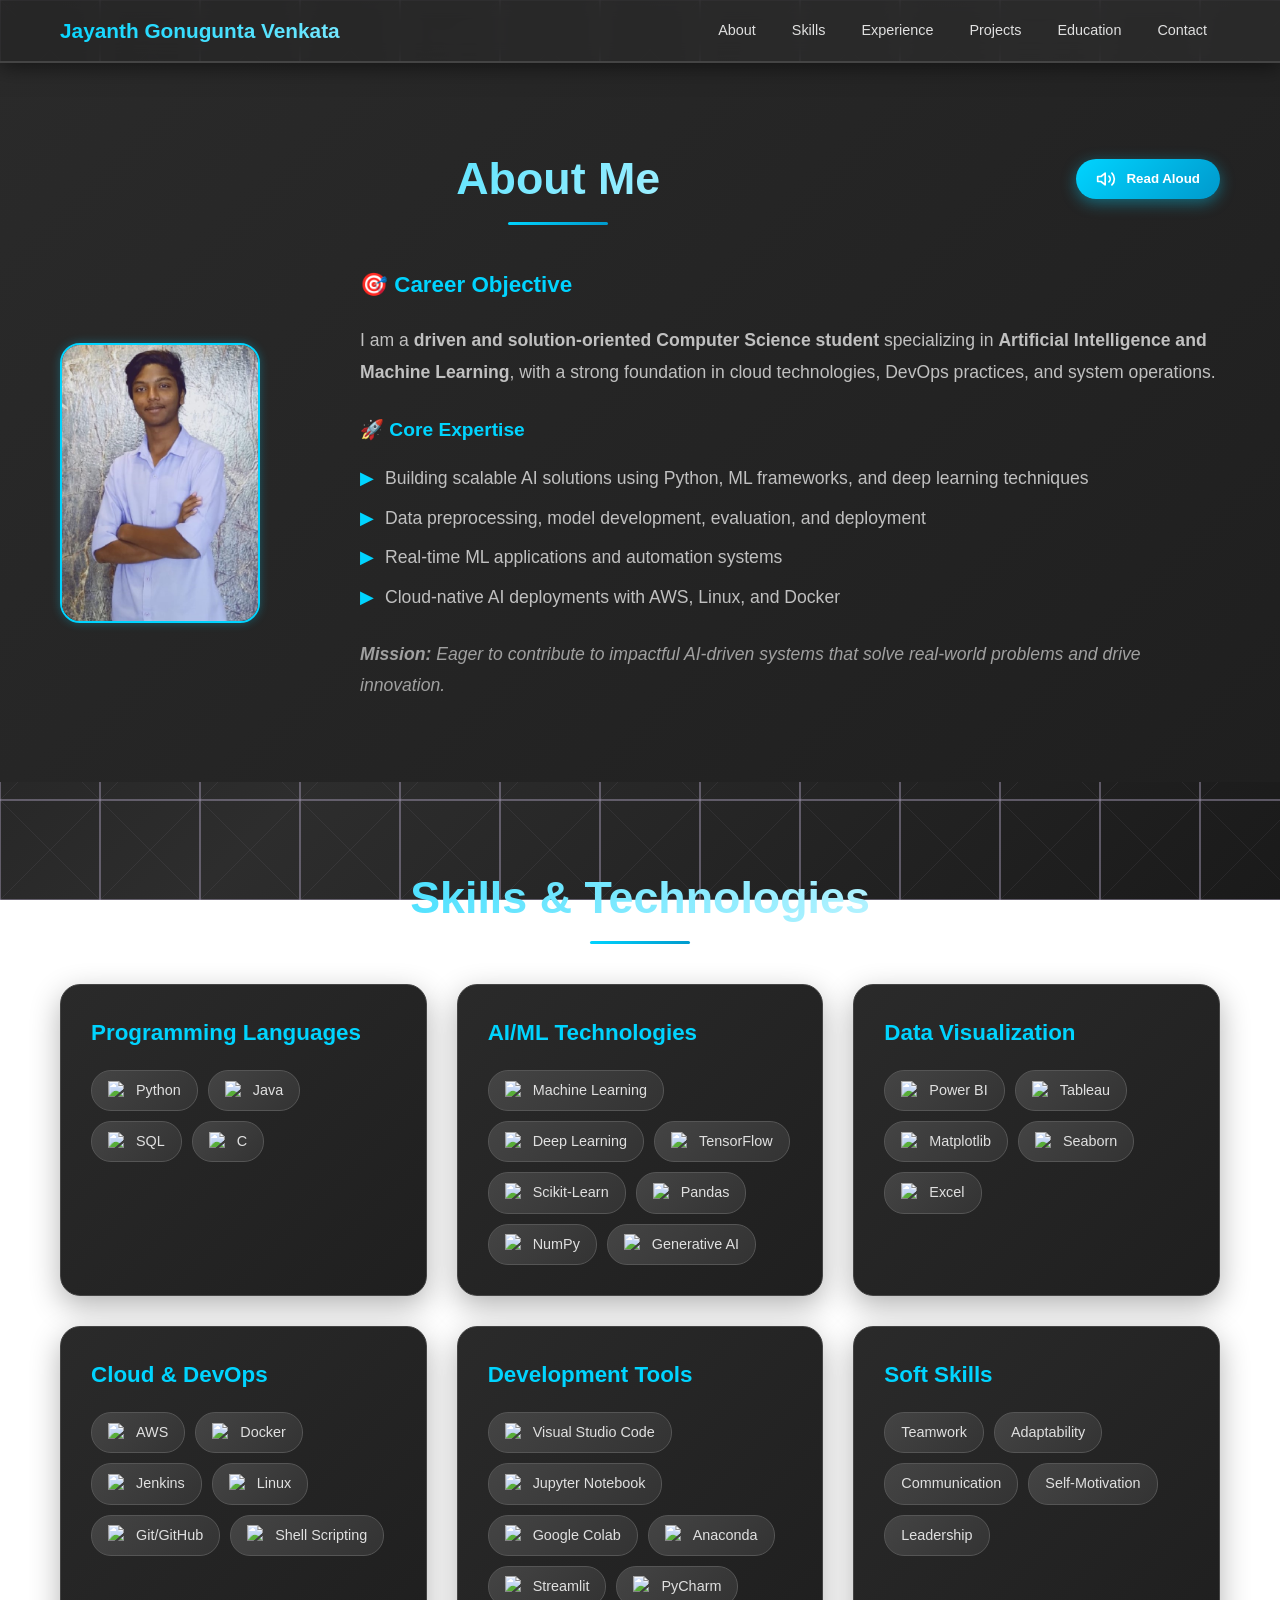
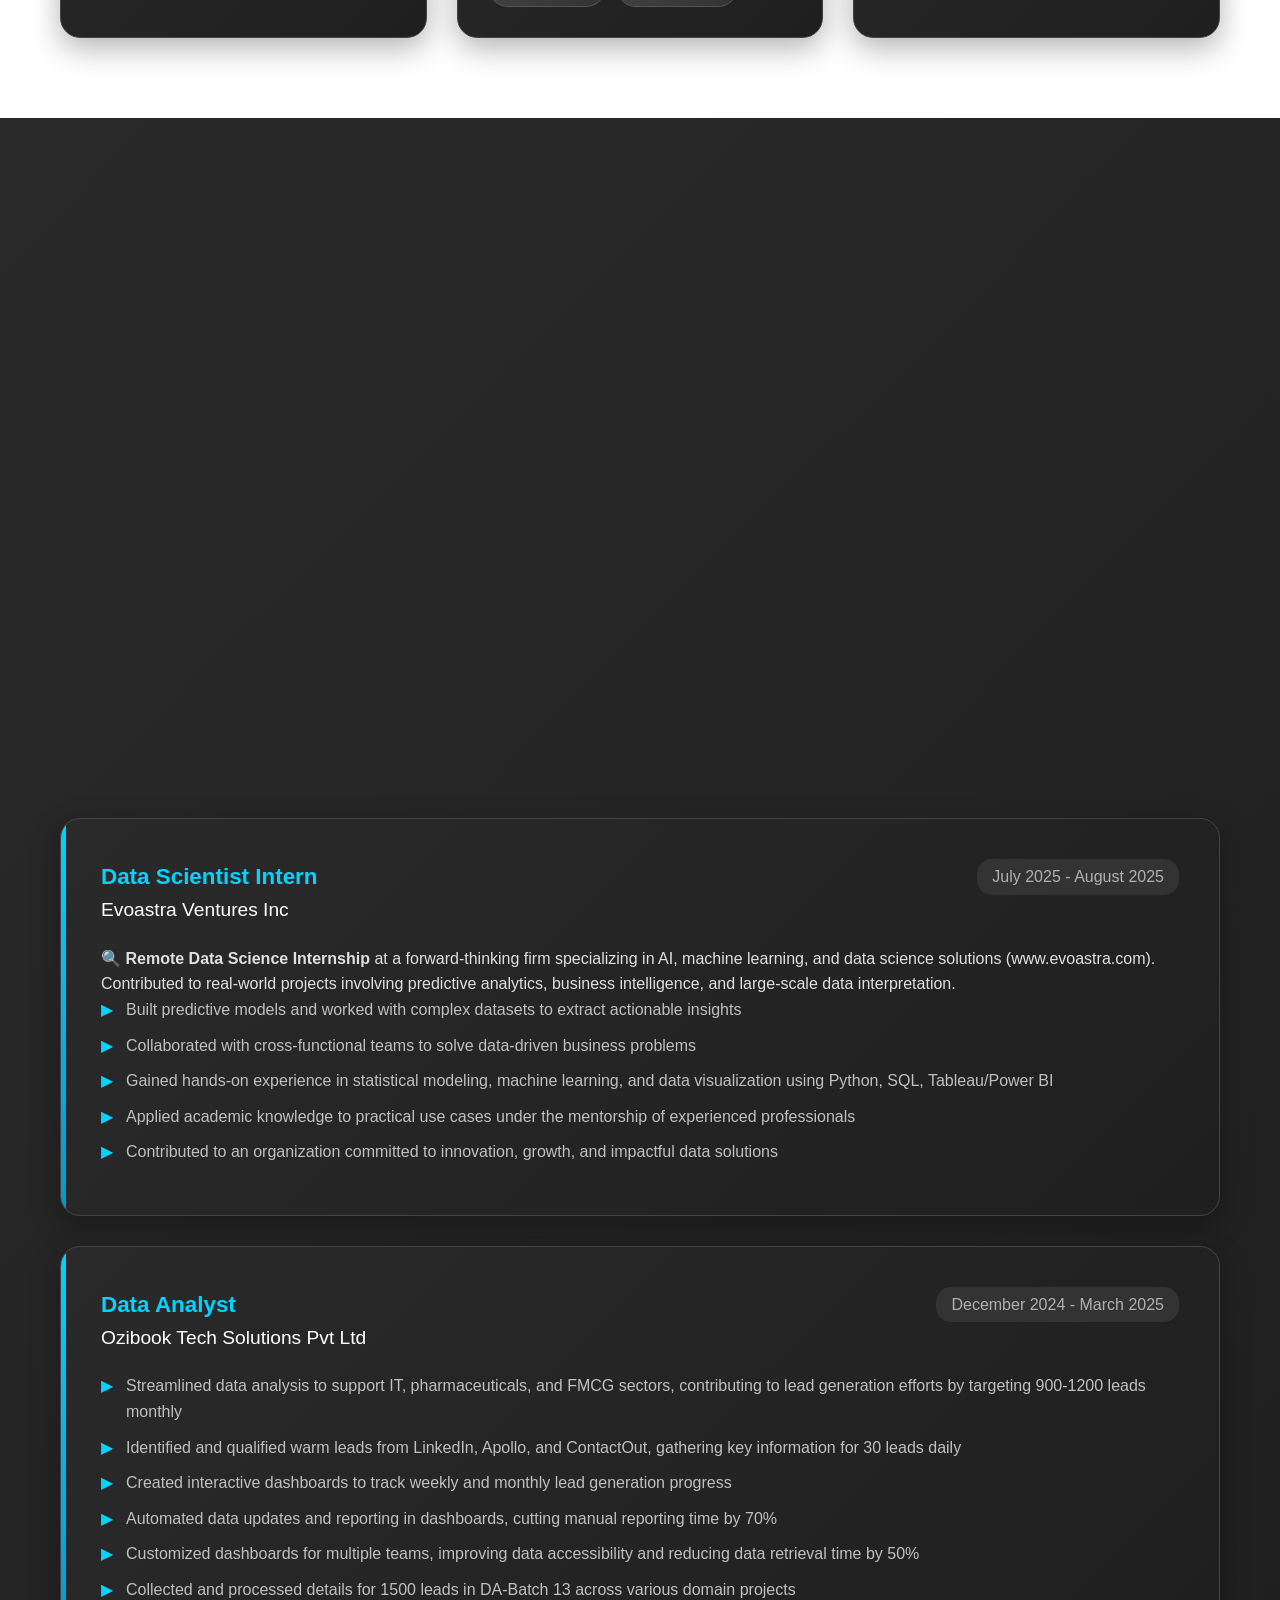
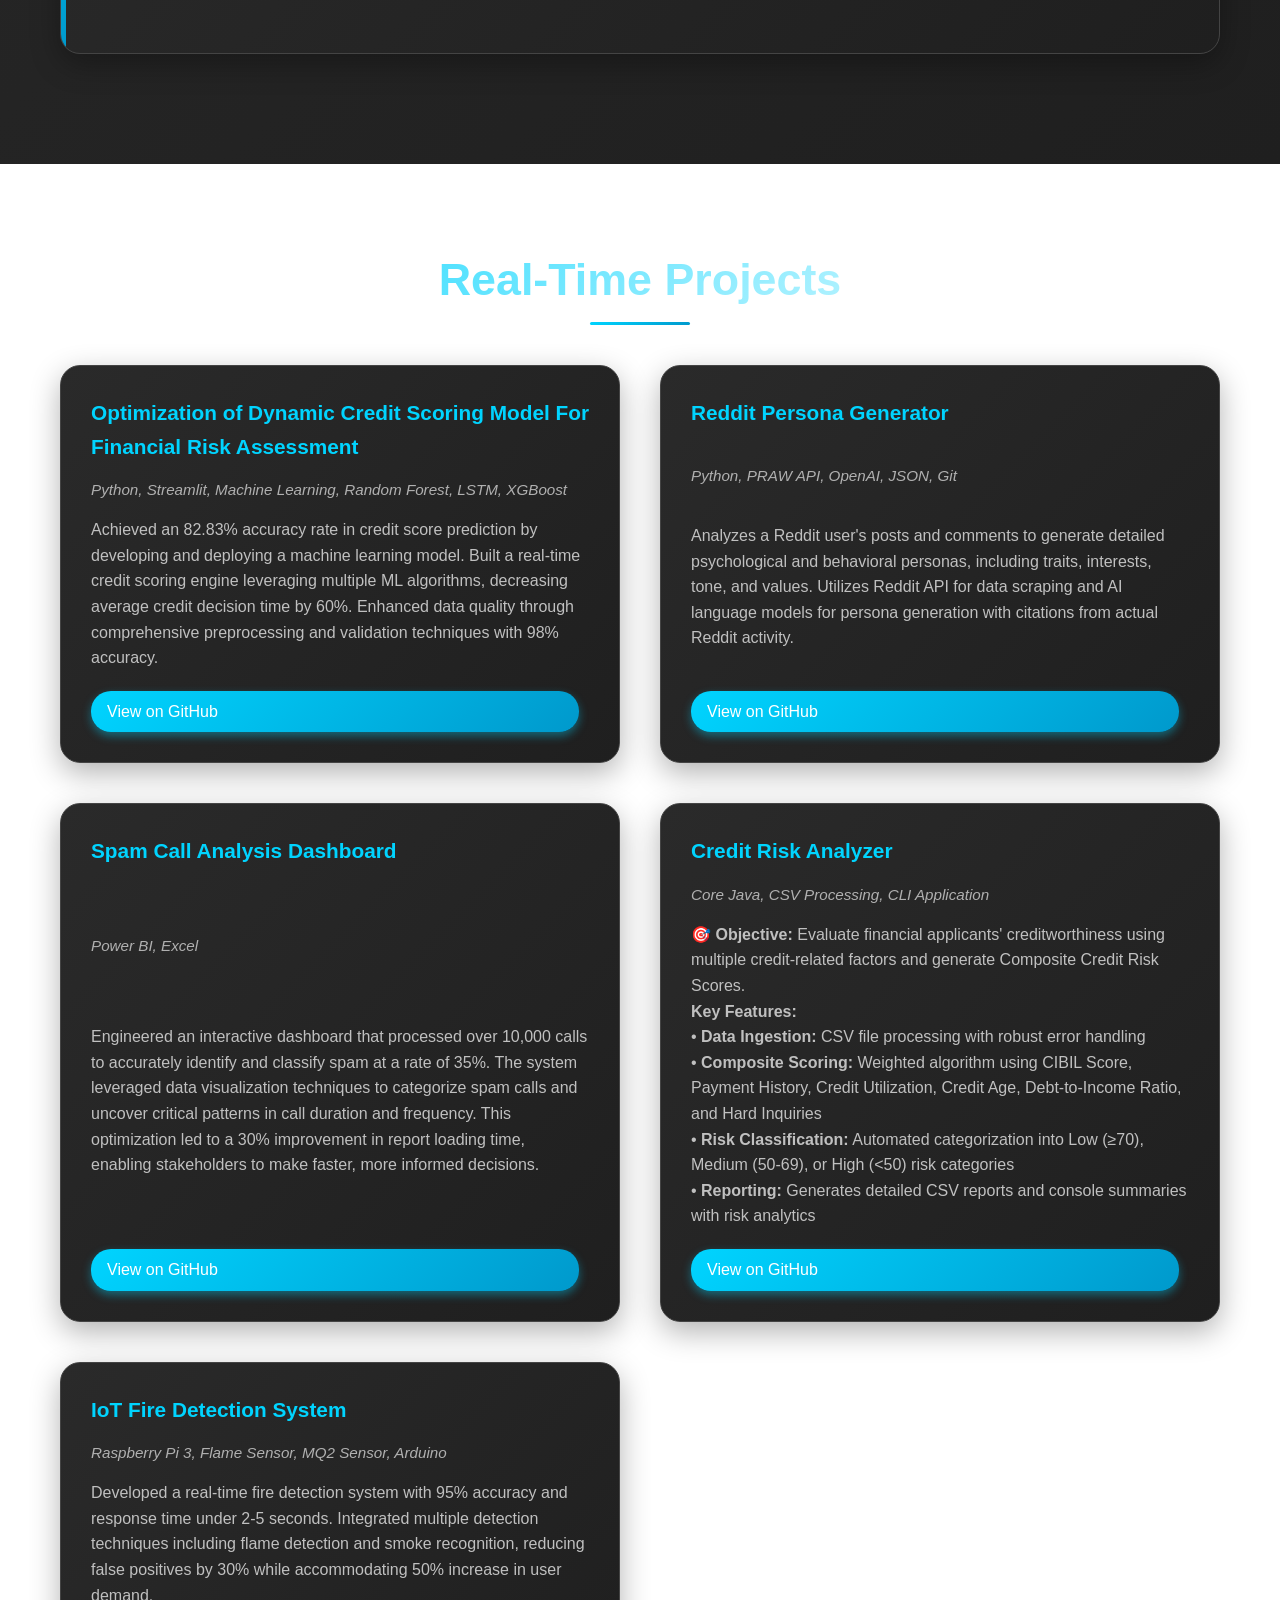
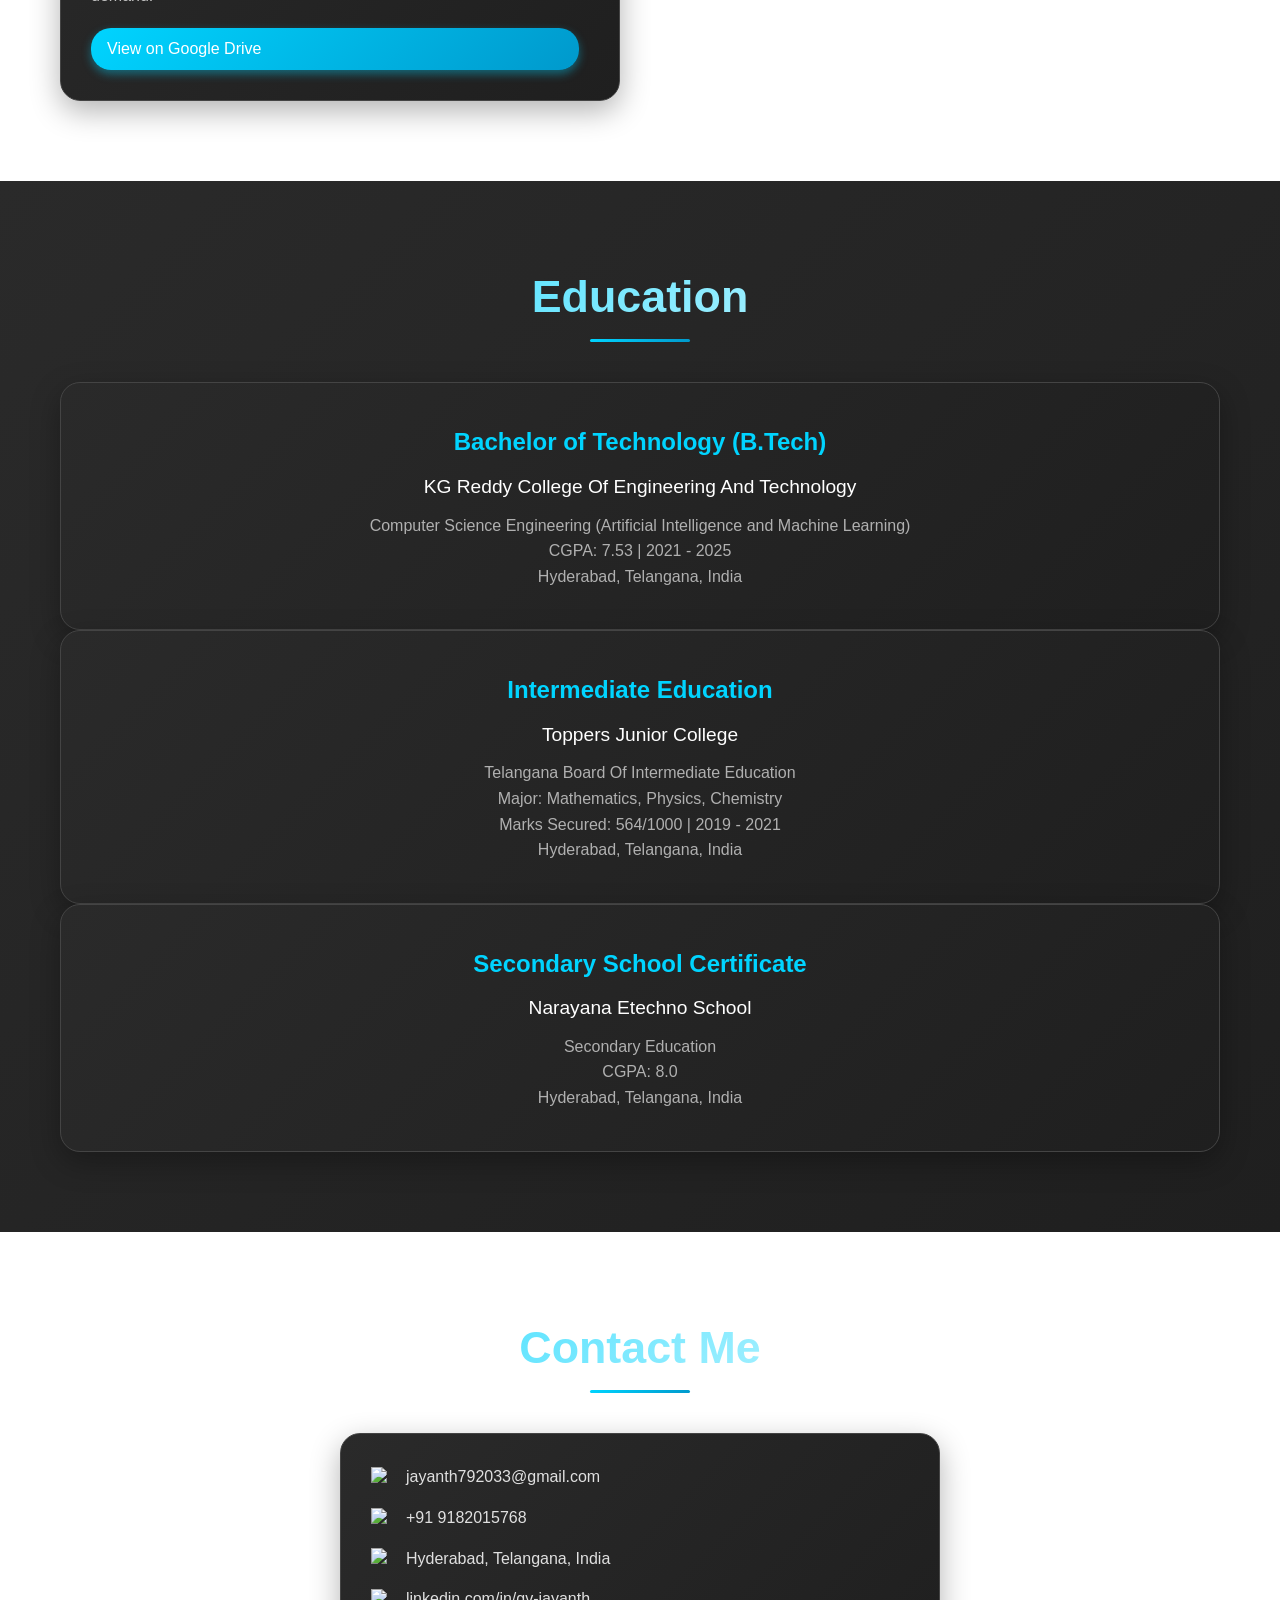
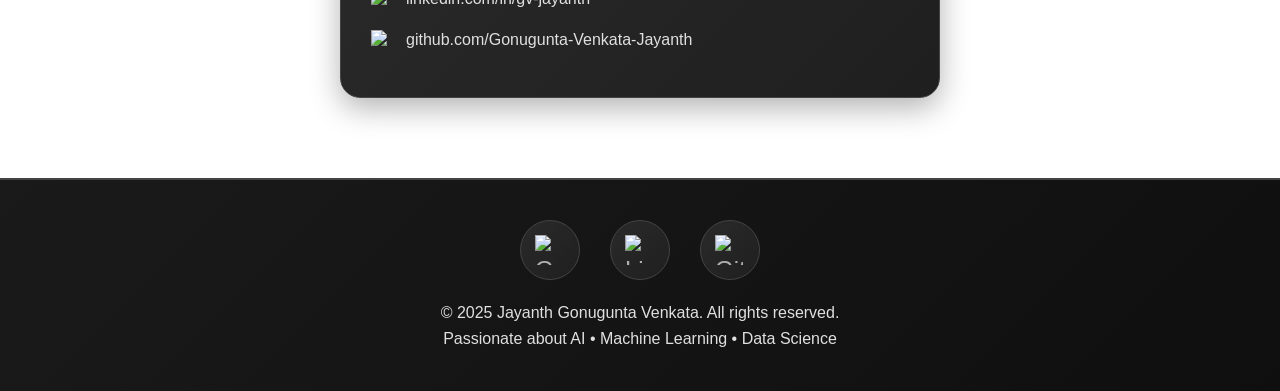
==== commit 0c5443d4: "Replace hot-linked skill/contact icons (stock photos, Google thumbnails, third-party sites) with pin" ====
--- a/index.html
+++ b/index.html
@@ -674,19 +674,19 @@
                     <h3>Programming Languages</h3>
                     <div class="skill-tags">
                         <span class="skill-tag">
-                            <img src="https://cdn.jsdelivr.net/gh/devicons/devicon/icons/python/python-original.svg" alt="Python" class="skill-icon">
+                            <img src="https://cdn.jsdelivr.net/gh/devicons/devicon@v2.18.0/icons/python/python-original.svg" alt="Python" class="skill-icon">
                             Python
                         </span>
                         <span class="skill-tag">
-                            <img src="https://cdn.jsdelivr.net/gh/devicons/devicon/icons/java/java-original.svg" alt="Java" class="skill-icon">
+                            <img src="https://cdn.jsdelivr.net/gh/devicons/devicon@v2.18.0/icons/java/java-original.svg" alt="Java" class="skill-icon">
                             Java
                         </span>
                         <span class="skill-tag">
-                            <img src="https://cdn.jsdelivr.net/gh/devicons/devicon/icons/mysql/mysql-original.svg" alt="SQL" class="skill-icon">
+                            <img src="https://cdn.jsdelivr.net/gh/devicons/devicon@v2.18.0/icons/mysql/mysql-original.svg" alt="SQL" class="skill-icon">
                             SQL
                         </span>
                         <span class="skill-tag">
-                            <img src="https://cdn.jsdelivr.net/gh/devicons/devicon/icons/c/c-original.svg" alt="C" class="skill-icon">
+                            <img src="https://cdn.jsdelivr.net/gh/devicons/devicon@v2.18.0/icons/c/c-original.svg" alt="C" class="skill-icon">
                             C
                         </span>
                     </div>
@@ -695,31 +695,31 @@
                     <h3>AI/ML Technologies</h3>
                     <div class="skill-tags">
                         <span class="skill-tag">
-                            <img src="https://nyesteventuretech.com/images/Machine-Learning.jpg" alt="Machine Learning" class="skill-icon">
+                            <img src="https://api.iconify.design/tabler/brain.svg?color=%2300d4ff" alt="Machine Learning" class="skill-icon">
                             Machine Learning
                         </span>
                         <span class="skill-tag">
-                            <img src="https://encrypted-tbn0.gstatic.com/images?q=tbn:ANd9GcQMCf3JbWnU4YuXb_3s2s87IK8hIFTFfRRfhNYmryjkb8od7MlAB31bZDEbLzy5ZNvb1S0&usqp=CAU" alt="Deep Learning" class="skill-icon">
+                            <img src="https://api.iconify.design/tabler/topology-star-3.svg?color=%2300d4ff" alt="Deep Learning" class="skill-icon">
                             Deep Learning
                         </span>
                         <span class="skill-tag">
-                            <img src="https://cdn.jsdelivr.net/gh/devicons/devicon/icons/tensorflow/tensorflow-original.svg" alt="TensorFlow" class="skill-icon">
+                            <img src="https://cdn.jsdelivr.net/gh/devicons/devicon@v2.18.0/icons/tensorflow/tensorflow-original.svg" alt="TensorFlow" class="skill-icon">
                             TensorFlow
                         </span>
                         <span class="skill-tag">
-                            <img src="https://upload.wikimedia.org/wikipedia/commons/0/05/Scikit_learn_logo_small.svg" alt="Scikit-Learn" class="skill-icon">
+                            <img src="https://cdn.jsdelivr.net/gh/devicons/devicon@v2.18.0/icons/scikitlearn/scikitlearn-original.svg" alt="Scikit-Learn" class="skill-icon">
                             Scikit-Learn
                         </span>
                         <span class="skill-tag">
-                            <img src="https://cdn.jsdelivr.net/gh/devicons/devicon/icons/pandas/pandas-original.svg" alt="Pandas" class="skill-icon">
+                            <img src="https://cdn.jsdelivr.net/gh/devicons/devicon@v2.18.0/icons/pandas/pandas-original.svg" alt="Pandas" class="skill-icon">
                             Pandas
                         </span>
                         <span class="skill-tag">
-                            <img src="https://cdn.jsdelivr.net/gh/devicons/devicon/icons/numpy/numpy-original.svg" alt="NumPy" class="skill-icon">
+                            <img src="https://cdn.jsdelivr.net/gh/devicons/devicon@v2.18.0/icons/numpy/numpy-original.svg" alt="NumPy" class="skill-icon">
                             NumPy
                         </span>
                         <span class="skill-tag">
-                            <img src="https://thumbs.dreamstime.com/b/artificial-intelligence-logo-human-head-deep-blue-background-generative-ai-274498581.jpg" alt="Generative AI" class="skill-icon">
+                            <img src="https://api.iconify.design/tabler/sparkles.svg?color=%2300d4ff" alt="Generative AI" class="skill-icon">
                         </svg>
                             Generative AI
                         </span>
@@ -729,23 +729,23 @@
                     <h3>Data Visualization</h3>
                     <div class="skill-tags">
                         <span class="skill-tag">
-                            <img src="https://logos-world.net/wp-content/uploads/2022/02/Microsoft-Power-BI-Symbol.png" alt="Power BI" class="skill-icon">
+                            <img src="https://api.iconify.design/logos/microsoft-power-bi.svg" alt="Power BI" class="skill-icon">
                             Power BI
                         </span>
                         <span class="skill-tag">
-                            <img src="https://logos-world.net/wp-content/uploads/2021/10/Tableau-Symbol.png" alt="Tableau" class="skill-icon">
+                            <img src="https://api.iconify.design/logos/tableau-icon.svg" alt="Tableau" class="skill-icon">
                             Tableau
                         </span>
                         <span class="skill-tag">
-                            <img src="https://matplotlib.org/stable/_images/sphx_glr_logos2_003.png" alt="Matplotlib" class="skill-icon">
+                            <img src="https://cdn.jsdelivr.net/gh/devicons/devicon@v2.18.0/icons/matplotlib/matplotlib-original.svg" alt="Matplotlib" class="skill-icon">
                             Matplotlib
                         </span>
                         <span class="skill-tag">
-                            <img src="https://seaborn.pydata.org/_images/logo-mark-lightbg.svg" alt="Seaborn" class="skill-icon">
+                            <img src="https://api.iconify.design/logos/seaborn-icon.svg" alt="Seaborn" class="skill-icon">
                             Seaborn
                         </span>
                         <span class="skill-tag">
-                            <img src="https://www.edigitalagency.com.au/wp-content/uploads/Excel-logo-png-large-size.png" alt="Excel" class="skill-icon">
+                            <img src="https://api.iconify.design/vscode-icons/file-type-excel.svg" alt="Excel" class="skill-icon">
                             Excel
                         </span>
                     </div>
@@ -754,27 +754,27 @@
                     <h3>Cloud & DevOps</h3>
                     <div class="skill-tags">
                         <span class="skill-tag">
-                            <img src="https://cdn.jsdelivr.net/gh/devicons/devicon/icons/amazonwebservices/amazonwebservices-original-wordmark.svg" alt="AWS" class="skill-icon">
+                            <img src="https://cdn.jsdelivr.net/gh/devicons/devicon@v2.18.0/icons/amazonwebservices/amazonwebservices-original.svg" alt="AWS" class="skill-icon">
                             AWS
                         </span>
                         <span class="skill-tag">
-                            <img src="https://cdn.jsdelivr.net/gh/devicons/devicon/icons/docker/docker-original.svg" alt="Docker" class="skill-icon">
+                            <img src="https://cdn.jsdelivr.net/gh/devicons/devicon@v2.18.0/icons/docker/docker-original.svg" alt="Docker" class="skill-icon">
                             Docker
                         </span>
                         <span class="skill-tag">
-                            <img src="https://cdn.jsdelivr.net/gh/devicons/devicon/icons/jenkins/jenkins-original.svg" alt="Jenkins" class="skill-icon">
+                            <img src="https://cdn.jsdelivr.net/gh/devicons/devicon@v2.18.0/icons/jenkins/jenkins-original.svg" alt="Jenkins" class="skill-icon">
                             Jenkins
                         </span>
                         <span class="skill-tag">
-                            <img src="https://cdn.jsdelivr.net/gh/devicons/devicon/icons/linux/linux-original.svg" alt="Linux" class="skill-icon">
+                            <img src="https://cdn.jsdelivr.net/gh/devicons/devicon@v2.18.0/icons/linux/linux-original.svg" alt="Linux" class="skill-icon">
                             Linux
                         </span>
                         <span class="skill-tag">
-                            <img src="https://cdn.jsdelivr.net/gh/devicons/devicon/icons/git/git-original.svg" alt="Git/GitHub" class="skill-icon">
+                            <img src="https://cdn.jsdelivr.net/gh/devicons/devicon@v2.18.0/icons/git/git-original.svg" alt="Git/GitHub" class="skill-icon">
                             Git/GitHub
                         </span>
                         <span class="skill-tag">
-                            <img src="https://cdn.jsdelivr.net/gh/devicons/devicon/icons/bash/bash-original.svg" alt="Shell Scripting" class="skill-icon">
+                            <img src="https://cdn.jsdelivr.net/gh/devicons/devicon@v2.18.0/icons/bash/bash-original.svg" alt="Shell Scripting" class="skill-icon">
                             Shell Scripting
                         </span>
                     </div>
@@ -783,27 +783,27 @@
                     <h3>Development Tools</h3>
                     <div class="skill-tags">
                         <span class="skill-tag">
-                            <img src="https://cdn.jsdelivr.net/gh/devicons/devicon/icons/vscode/vscode-original.svg" alt="Visual Studio Code" class="skill-icon">
+                            <img src="https://cdn.jsdelivr.net/gh/devicons/devicon@v2.18.0/icons/vscode/vscode-original.svg" alt="Visual Studio Code" class="skill-icon">
                             Visual Studio Code
                         </span>
                         <span class="skill-tag">
-                            <img src="https://cdn.jsdelivr.net/gh/devicons/devicon/icons/jupyter/jupyter-original.svg" alt="Jupyter Notebook" class="skill-icon">
+                            <img src="https://cdn.jsdelivr.net/gh/devicons/devicon@v2.18.0/icons/jupyter/jupyter-original.svg" alt="Jupyter Notebook" class="skill-icon">
                             Jupyter Notebook
                         </span>
                         <span class="skill-tag">
-                            <img src="https://colab.research.google.com/img/colab_favicon_256px.png" alt="Google Colab" class="skill-icon">
+                            <img src="https://cdn.jsdelivr.net/gh/devicons/devicon@v2.18.0/icons/googlecolab/googlecolab-original.svg" alt="Google Colab" class="skill-icon">
                             Google Colab
                         </span>
                         <span class="skill-tag">
-                            <img src="https://cdn.jsdelivr.net/gh/devicons/devicon/icons/anaconda/anaconda-original.svg" alt="Anaconda" class="skill-icon">
+                            <img src="https://cdn.jsdelivr.net/gh/devicons/devicon@v2.18.0/icons/anaconda/anaconda-original.svg" alt="Anaconda" class="skill-icon">
                             Anaconda
                         </span>
                         <span class="skill-tag">
-                            <img src="https://streamlit.io/images/brand/streamlit-mark-color.png" alt="Streamlit" class="skill-icon">
+                            <img src="https://cdn.jsdelivr.net/gh/devicons/devicon@v2.18.0/icons/streamlit/streamlit-original.svg" alt="Streamlit" class="skill-icon">
                             Streamlit
                         </span>
                         <span class="skill-tag">
-                            <img src="https://cdn.jsdelivr.net/gh/devicons/devicon/icons/pycharm/pycharm-original.svg" alt="PyCharm" class="skill-icon">
+                            <img src="https://cdn.jsdelivr.net/gh/devicons/devicon@v2.18.0/icons/pycharm/pycharm-original.svg" alt="PyCharm" class="skill-icon">
                             PyCharm
                         </span>
                     </div>
@@ -999,23 +999,23 @@
             <h2 class="section-title fade-in">Contact Me</h2>
             <div class="contact-info fade-in">
                 <div class="contact-item">
-                    <img src="https://images.icon-icons.com/2631/PNG/512/gmail_new_logo_icon_159149.png" alt="Email">
+                    <img src="https://api.iconify.design/logos/google-gmail.svg" alt="Email">
                     <span>jayanth792033@gmail.com</span>
                 </div>
                 <div class="contact-item">
-                    <img src="https://www.citypng.com/public/uploads/preview/hd-green-square-phone-icon-png-7017516950597582y4ltbrryl.png" alt="Phone">
+                    <img src="https://api.iconify.design/tabler/phone.svg?color=%2300d4ff" alt="Phone">
                     <span>+91 9182015768</span>
                 </div>
                 <div class="contact-item">
-                    <img src="https://encrypted-tbn0.gstatic.com/images?q=tbn:ANd9GcQxgSiklHW0Lp27acrgGeIN0ipNGkWFNlCPzQ&s" alt="Location">
+                    <img src="https://api.iconify.design/tabler/map-pin.svg?color=%2300d4ff" alt="Location">
                     <span>Hyderabad, Telangana, India</span>
                 </div>
                 <div class="contact-item">
-                    <img src="https://upload.wikimedia.org/wikipedia/commons/thumb/c/ca/LinkedIn_logo_initials.png/960px-LinkedIn_logo_initials.png" alt="LinkedIn">
+                    <img src="https://cdn.jsdelivr.net/gh/devicons/devicon@v2.18.0/icons/linkedin/linkedin-original.svg" alt="LinkedIn">
                     <span>linkedin.com/in/gv-jayanth</span>
                 </div>
                 <div class="contact-item">
-                    <img src="https://logos-world.net/wp-content/uploads/2020/11/GitHub-Logo.png" alt="GitHub">
+                    <img src="https://api.iconify.design/mdi/github.svg?color=%23ffffff" alt="GitHub">
                     <span>github.com/Gonugunta-Venkata-Jayanth</span>
                 </div>
             </div>
@@ -1027,13 +1027,13 @@
         <div class="container">
             <div class="social-links">
                 <a href="mailto:jayanth792033@gmail.com" title="Email">
-                    <img src="https://images.icon-icons.com/2631/PNG/512/gmail_new_logo_icon_159149.png" alt="Gmail" class="social-icon">
+                    <img src="https://api.iconify.design/logos/google-gmail.svg" alt="Gmail" class="social-icon">
                 </a>
                 <a href="https://linkedin.com/in/gv-jayanth" title="LinkedIn">
-                    <img src="https://logos-world.net/wp-content/uploads/2020/06/Linkedin-Logo-2011.png" alt="LinkedIn" class="social-icon">
+                    <img src="https://cdn.jsdelivr.net/gh/devicons/devicon@v2.18.0/icons/linkedin/linkedin-original.svg" alt="LinkedIn" class="social-icon">
                 </a>
                 <a href="https://github.com/Gonugunta-Venkata-Jayanth" title="GitHub">
-                    <img src="https://logos-world.net/wp-content/uploads/2020/11/GitHub-Logo.png" alt="GitHub" class="social-icon">
+                    <img src="https://api.iconify.design/mdi/github.svg?color=%23ffffff" alt="GitHub" class="social-icon">
                 </a>
             </div>
             <p>&copy; 2025 Jayanth Gonugunta Venkata. All rights reserved.</p>
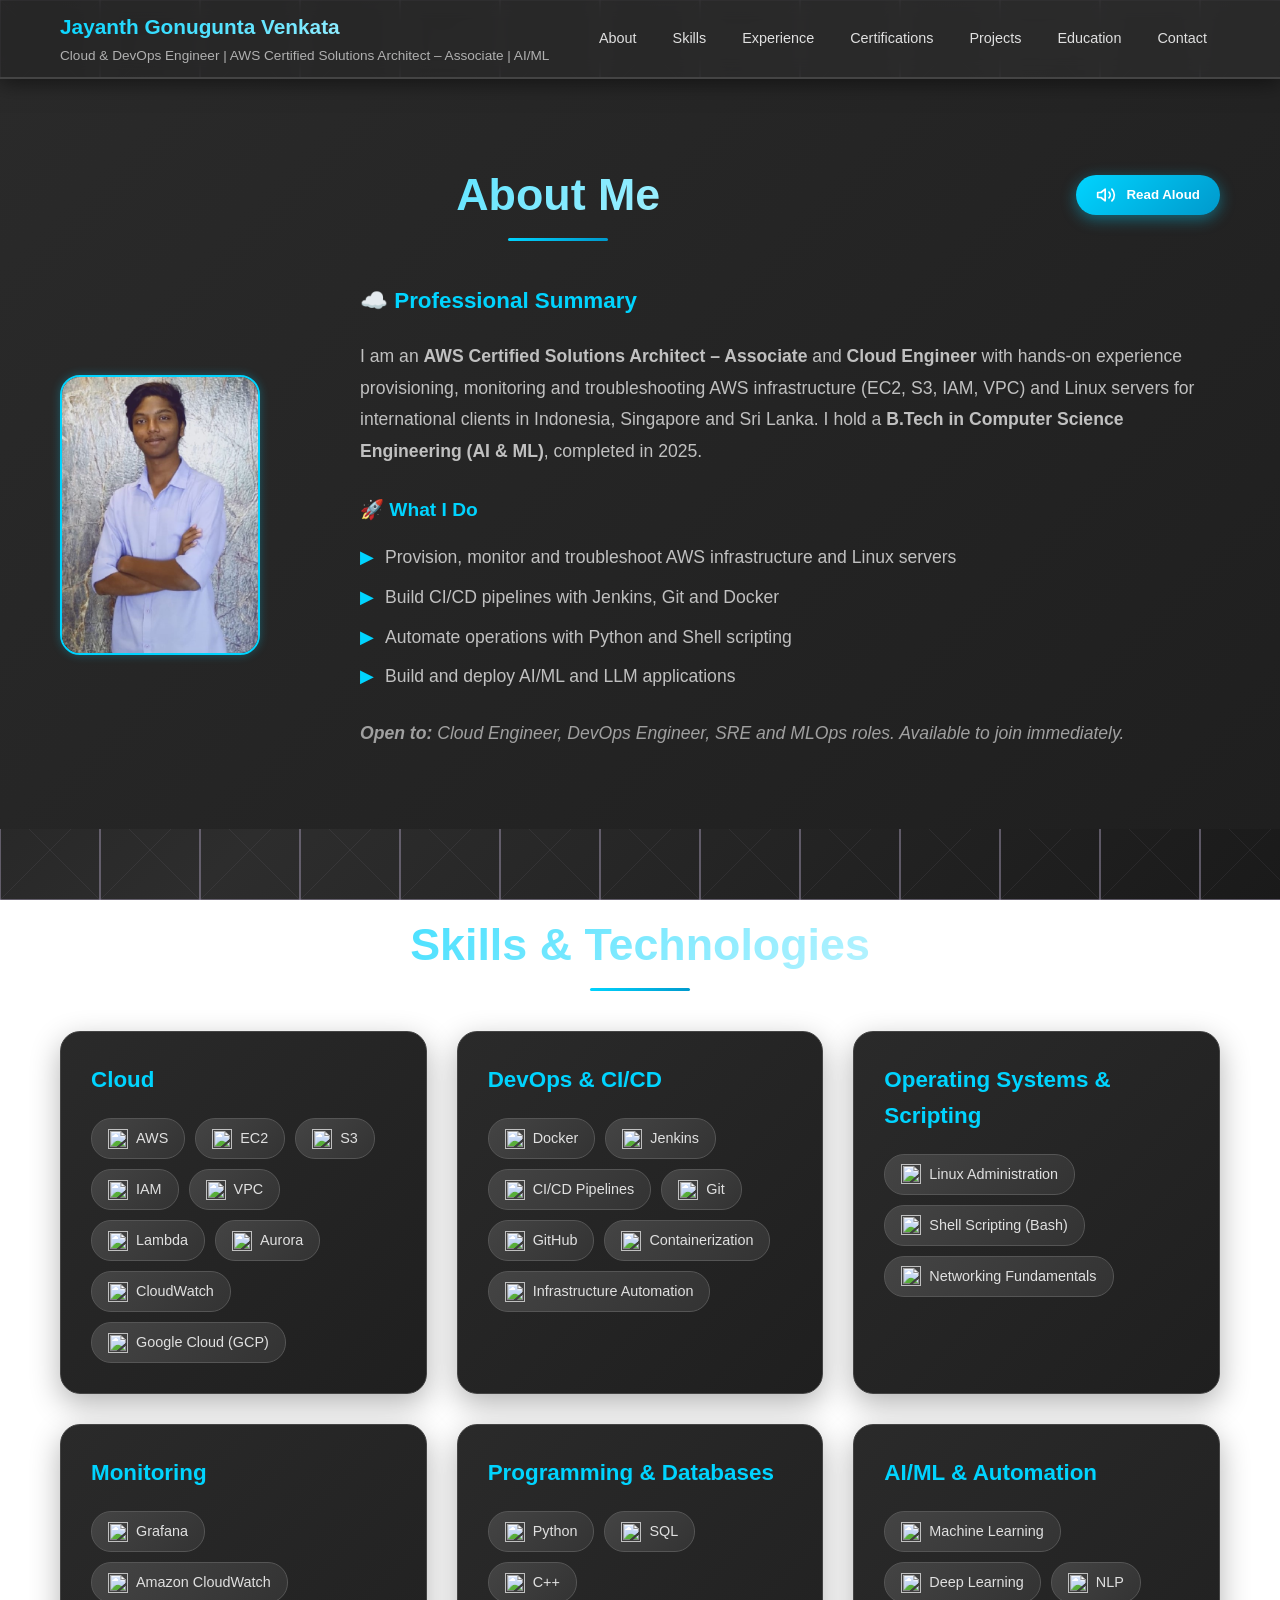
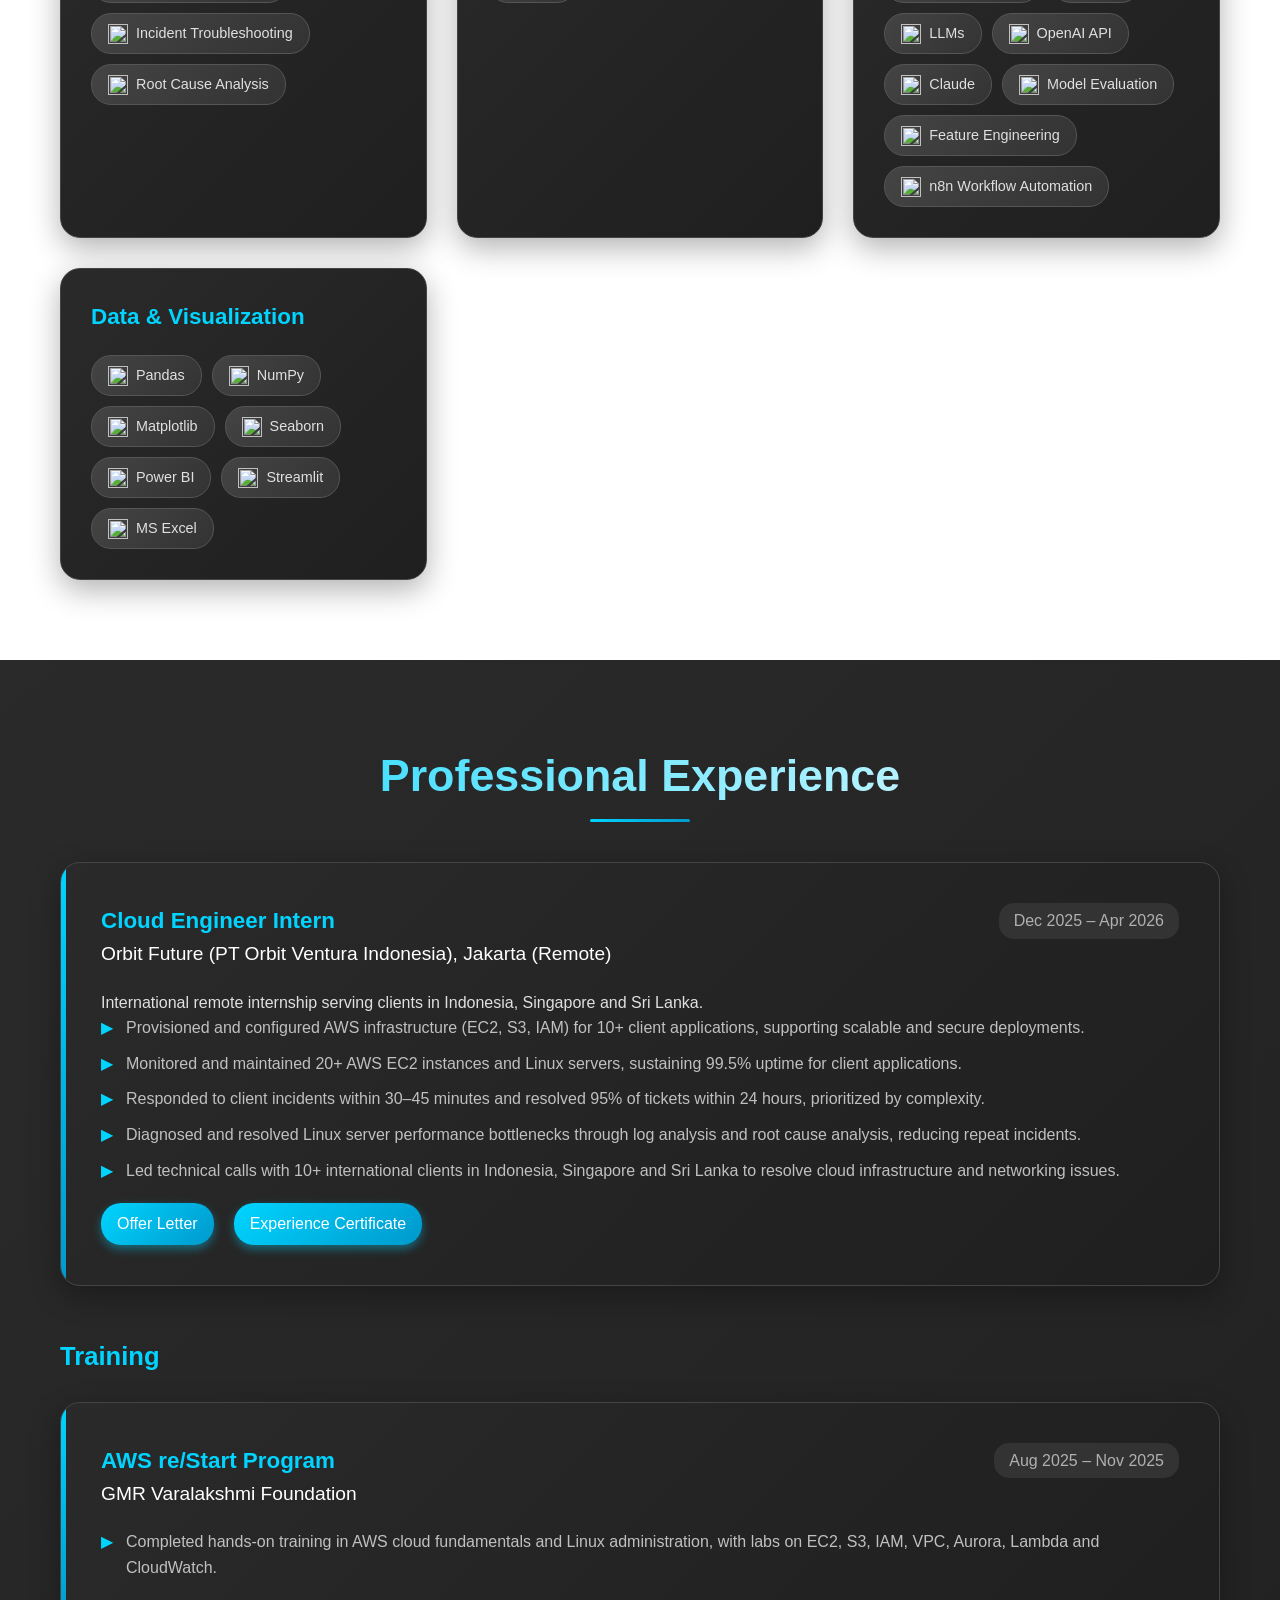
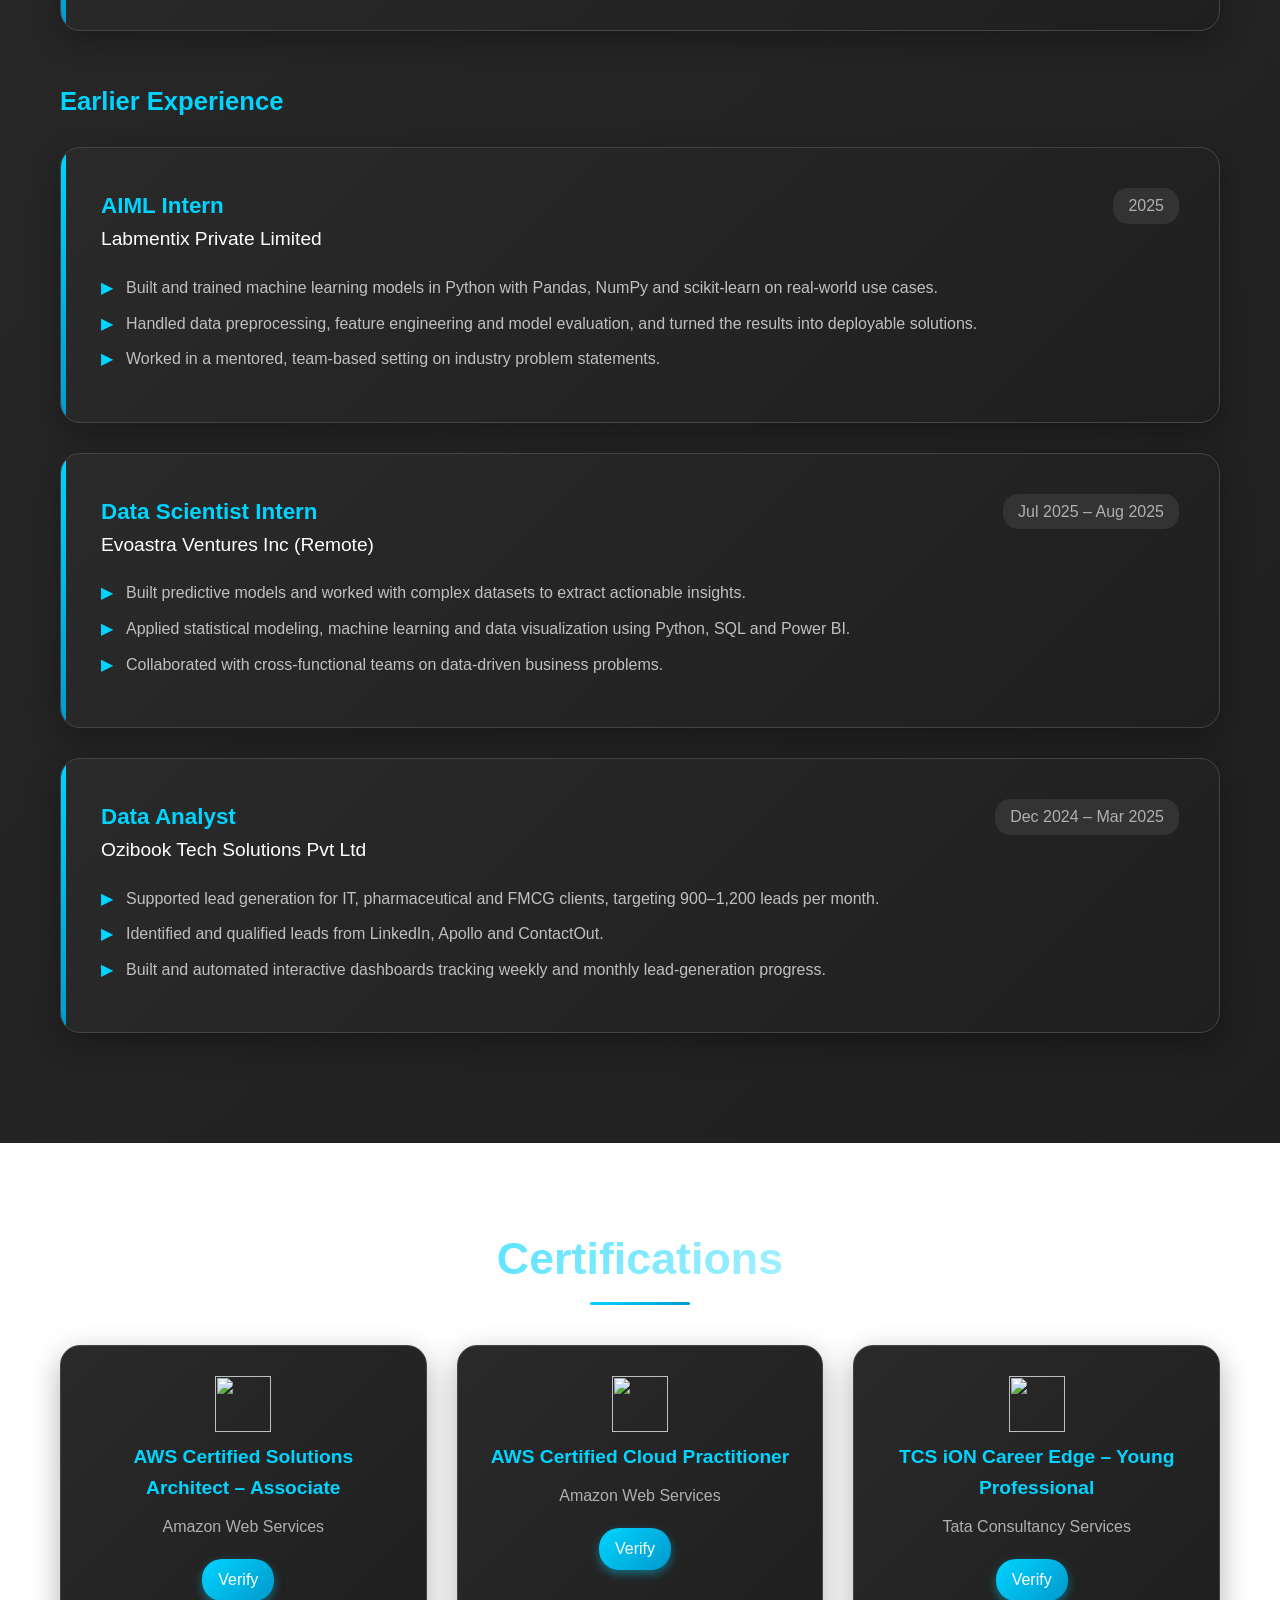
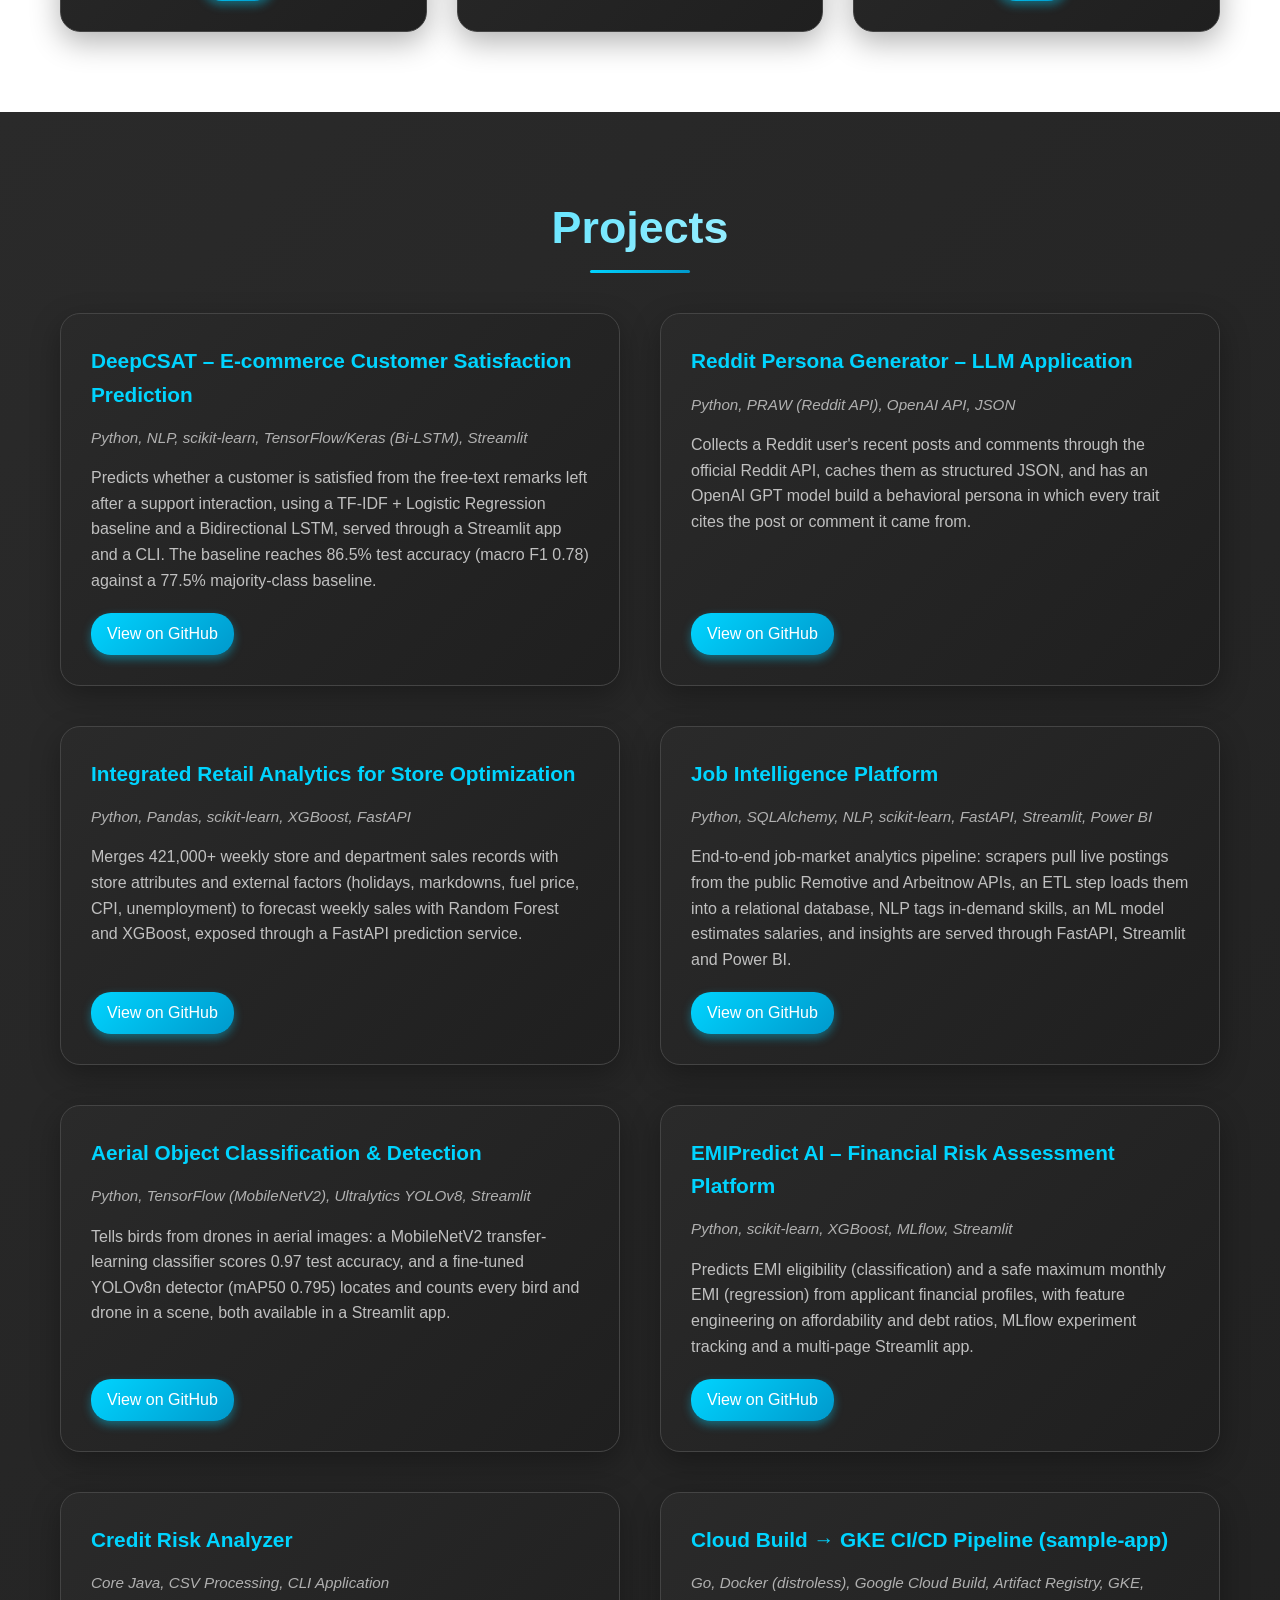
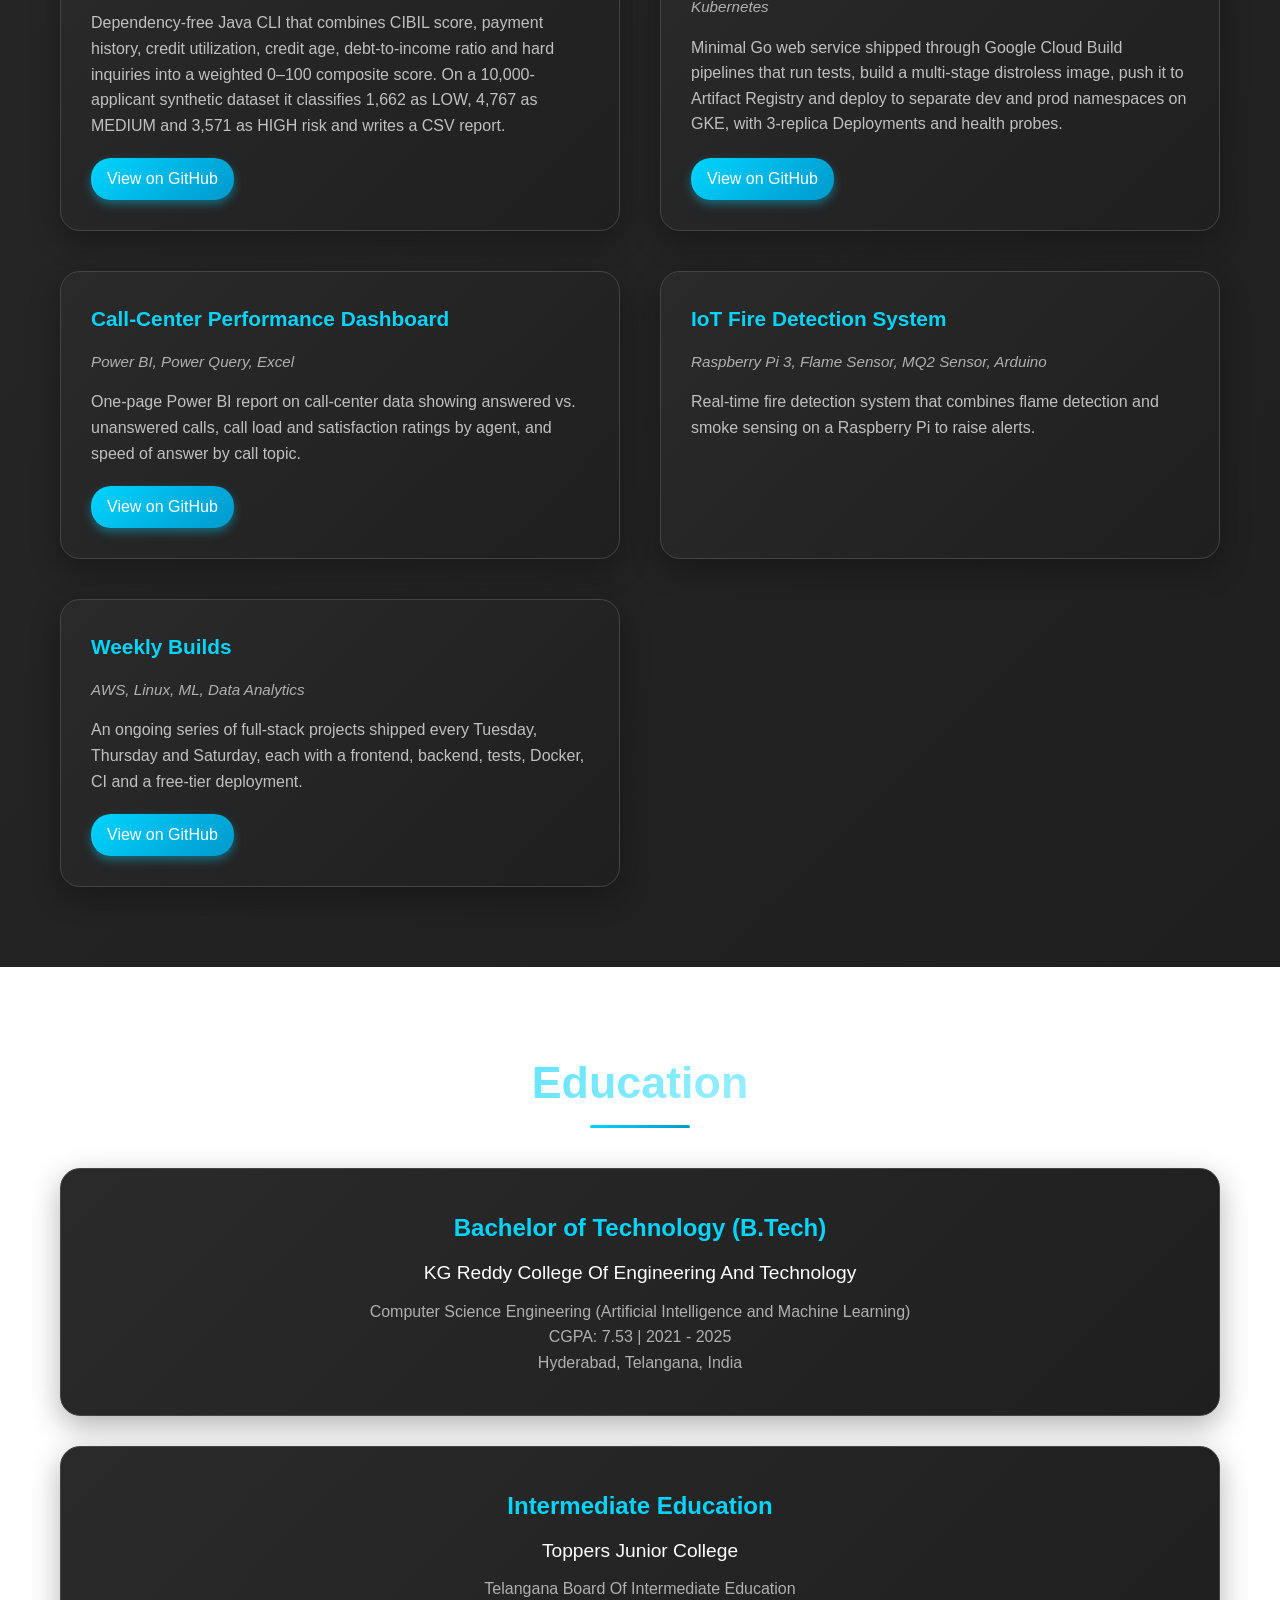
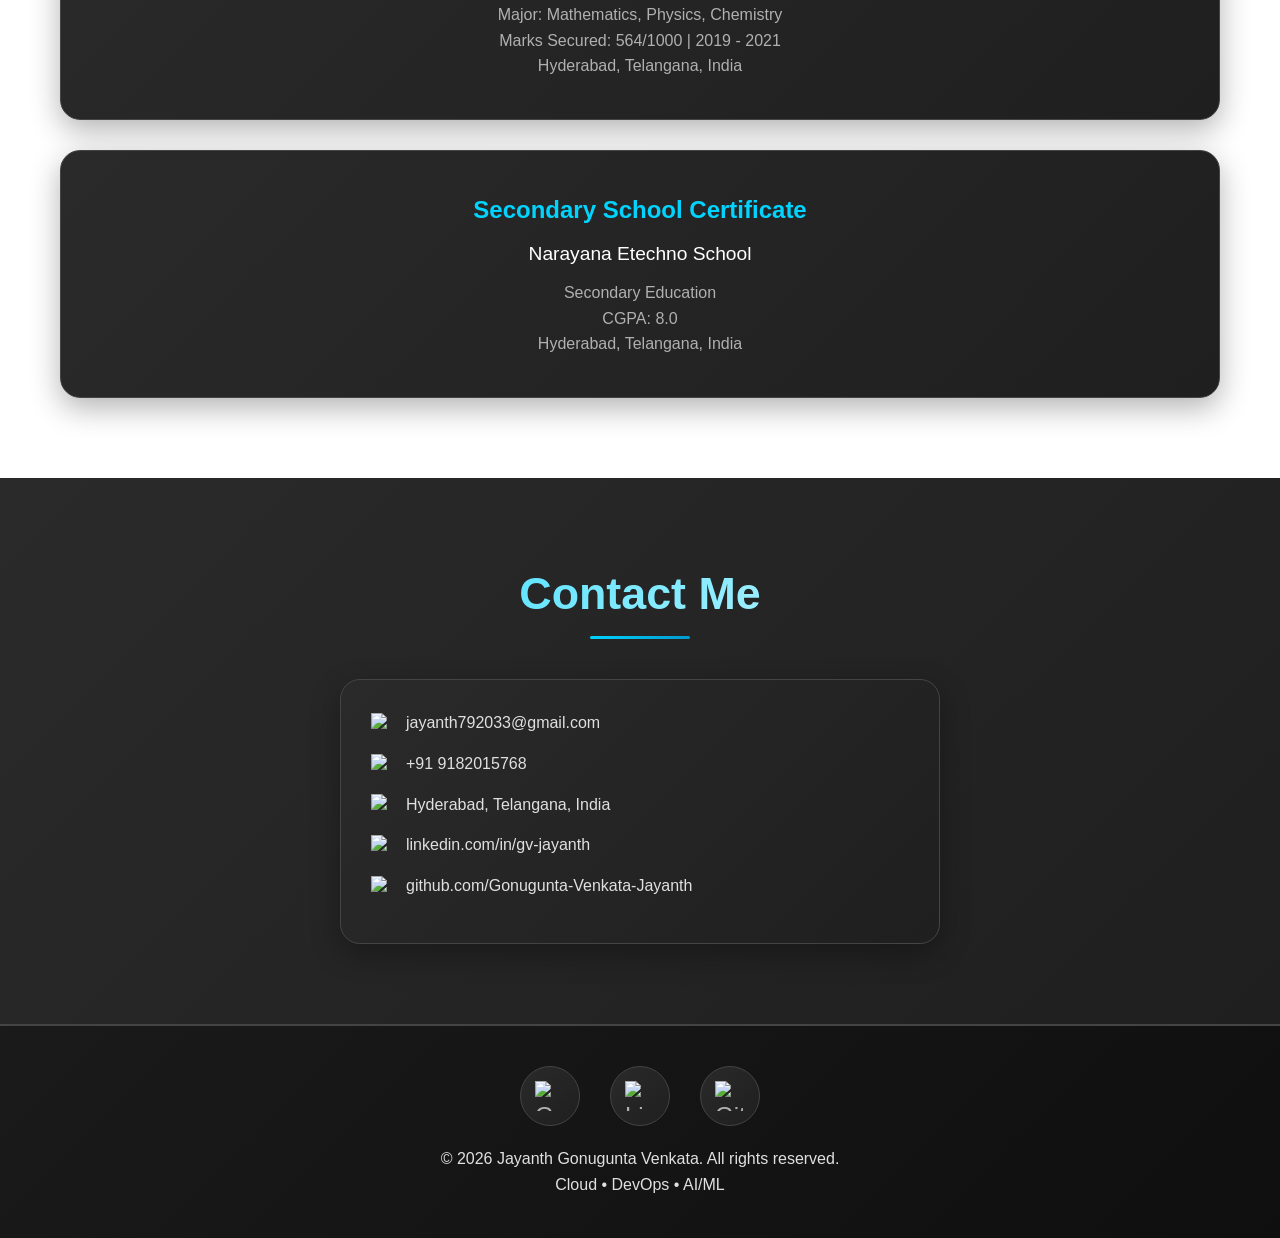
==== commit 17175f84: "feat: update portfolio to match 2026 resume" ====
--- a/index.html
+++ b/index.html
@@ -3,7 +3,8 @@
 <head>
     <meta charset="UTF-8">
     <meta name="viewport" content="width=device-width, initial-scale=1.0">
-    <title>Jayanth Gonugunta Venkata - Portfolio</title>
+    <title>Jayanth Gonugunta Venkata – Cloud &amp; DevOps Engineer | Portfolio</title>
+    <meta name="description" content="Jayanth Gonugunta Venkata – Cloud &amp; DevOps Engineer, AWS Certified Solutions Architect – Associate, AI/ML. Open to Cloud Engineer, DevOps, SRE and MLOps roles.">
     <style>
         * {
             margin: 0;
@@ -591,6 +592,91 @@
             }
         }
 
+        /* Added: tagline, subsections, certifications, doc links */
+        .header-tagline {
+            color: #b0b0b0;
+            font-size: 0.85rem;
+            margin: 2px 0 0;
+        }
+
+        .subsection-title {
+            color: #00d4ff;
+            font-size: 1.6rem;
+            font-weight: 600;
+            margin: 50px 0 25px;
+        }
+
+        .doc-links {
+            margin-top: 20px;
+            display: flex;
+            flex-wrap: wrap;
+            gap: 10px;
+        }
+
+        .cert-grid {
+            display: grid;
+            grid-template-columns: repeat(auto-fit, minmax(280px, 1fr));
+            gap: 30px;
+        }
+
+        .cert-card {
+            background: linear-gradient(135deg, #2a2a2a, #1f1f1f);
+            padding: 30px;
+            border-radius: 20px;
+            border: 1px solid #444;
+            box-shadow: 0 10px 30px rgba(0, 0, 0, 0.3);
+            text-align: center;
+            transition: transform 0.3s ease;
+            display: flex;
+            flex-direction: column;
+            align-items: center;
+            gap: 10px;
+        }
+
+        .cert-card:hover {
+            transform: translateY(-10px);
+        }
+
+        .cert-icon {
+            width: 56px;
+            height: 56px;
+            object-fit: contain;
+        }
+
+        .cert-name {
+            color: #00d4ff;
+            font-size: 1.2rem;
+            font-weight: 600;
+        }
+
+        .cert-issuer {
+            color: #b0b0b0;
+            margin-bottom: 10px;
+        }
+
+        .contact-item a {
+            color: #e0e0e0;
+            text-decoration: none;
+        }
+
+        .contact-item a:hover {
+            color: #00d4ff;
+        }
+
+        .education-item + .education-item {
+            margin-top: 30px;
+        }
+
+        .nav-links {
+            flex-wrap: wrap;
+        }
+
+        @media (max-width: 768px) {
+            .header-info h1, .header-tagline {
+                white-space: normal;
+            }
+        }
+
         /* Scroll animations */
         .fade-in {
             opacity: 0;
@@ -611,11 +697,13 @@
             <div class="top-bar-content">
                 <div class="header-info">
                     <h1>Jayanth Gonugunta Venkata</h1>
+                    <p class="header-tagline">Cloud &amp; DevOps Engineer | AWS Certified Solutions Architect – Associate | AI/ML</p>
                 </div>
                 <nav class="nav-links">
                     <a href="#about">About</a>
                     <a href="#skills">Skills</a>
                     <a href="#experience">Experience</a>
+                    <a href="#certifications">Certifications</a>
                     <a href="#projects">Projects</a>
                     <a href="#education">Education</a>
                     <a href="#contact">Contact</a>
@@ -634,31 +722,31 @@
             <div class="about-content fade-in">
                 <img src="Jayanth.jpg" alt="Jayanth Gonugunta Venkata" class="profile-pic">
                 <div class="about-text" id="about-text-content">
-                    <h3 style="color: #00d4ff; font-size: 1.4rem; margin-bottom: 20px;">🎯 Career Objective</h3>
-                    <p>I am a <strong>driven and solution-oriented Computer Science student</strong> specializing in <strong>Artificial Intelligence and Machine Learning</strong>, with a strong foundation in cloud technologies, DevOps practices, and system operations.</p>
-                    
-                    <h4 style="color: #00d4ff; font-size: 1.2rem; margin-top: 25px; margin-bottom: 15px;">🚀 Core Expertise</h4>
+                    <h3 style="color: #00d4ff; font-size: 1.4rem; margin-bottom: 20px;">☁️ Professional Summary</h3>
+                    <p>I am an <strong>AWS Certified Solutions Architect – Associate</strong> and <strong>Cloud Engineer</strong> with hands-on experience provisioning, monitoring and troubleshooting AWS infrastructure (EC2, S3, IAM, VPC) and Linux servers for international clients in Indonesia, Singapore and Sri Lanka. I hold a <strong>B.Tech in Computer Science Engineering (AI &amp; ML)</strong>, completed in 2025.</p>
+
+                    <h4 style="color: #00d4ff; font-size: 1.2rem; margin-top: 25px; margin-bottom: 15px;">🚀 What I Do</h4>
                     <ul style="color: #c0c0c0; line-height: 1.8; list-style: none; padding-left: 0;">
                         <li style="margin-bottom: 8px; position: relative; padding-left: 25px;">
                             <span style="position: absolute; left: 0; color: #00d4ff;">▶</span>
-                            Building scalable AI solutions using Python, ML frameworks, and deep learning techniques
+                            Provision, monitor and troubleshoot AWS infrastructure and Linux servers
                         </li>
                         <li style="margin-bottom: 8px; position: relative; padding-left: 25px;">
                             <span style="position: absolute; left: 0; color: #00d4ff;">▶</span>
-                            Data preprocessing, model development, evaluation, and deployment
+                            Build CI/CD pipelines with Jenkins, Git and Docker
                         </li>
                         <li style="margin-bottom: 8px; position: relative; padding-left: 25px;">
                             <span style="position: absolute; left: 0; color: #00d4ff;">▶</span>
-                            Real-time ML applications and automation systems
+                            Automate operations with Python and Shell scripting
                         </li>
                         <li style="margin-bottom: 8px; position: relative; padding-left: 25px;">
                             <span style="position: absolute; left: 0; color: #00d4ff;">▶</span>
-                            Cloud-native AI deployments with AWS, Linux, and Docker
+                            Build and deploy AI/ML and LLM applications
                         </li>
                     </ul>
-                    
+
                     <p style="margin-top: 25px; font-style: italic; color: #a0a0a0;">
-                        <strong>Mission:</strong> Eager to contribute to impactful AI-driven systems that solve real-world problems and drive innovation.
+                        <strong>Open to:</strong> Cloud Engineer, DevOps Engineer, SRE and MLOps roles. Available to join immediately.
                     </p>
                 </div>
             </div>
@@ -668,154 +756,83 @@
     <!-- Skills Section -->
     <section id="skills" class="section">
         <div class="container">
-            <h2 class="section-title fade-in">Skills & Technologies</h2>
+            <h2 class="section-title fade-in">Skills &amp; Technologies</h2>
             <div class="skills-grid fade-in">
                 <div class="skill-category">
-                    <h3>Programming Languages</h3>
+                    <h3>Cloud</h3>
                     <div class="skill-tags">
-                        <span class="skill-tag">
-                            <img src="https://cdn.jsdelivr.net/gh/devicons/devicon@v2.18.0/icons/python/python-original.svg" alt="Python" class="skill-icon">
-                            Python
-                        </span>
-                        <span class="skill-tag">
-                            <img src="https://cdn.jsdelivr.net/gh/devicons/devicon@v2.18.0/icons/java/java-original.svg" alt="Java" class="skill-icon">
-                            Java
-                        </span>
-                        <span class="skill-tag">
-                            <img src="https://cdn.jsdelivr.net/gh/devicons/devicon@v2.18.0/icons/mysql/mysql-original.svg" alt="SQL" class="skill-icon">
-                            SQL
-                        </span>
-                        <span class="skill-tag">
-                            <img src="https://cdn.jsdelivr.net/gh/devicons/devicon@v2.18.0/icons/c/c-original.svg" alt="C" class="skill-icon">
-                            C
-                        </span>
+                        <span class="skill-tag"><img src="https://cdn.jsdelivr.net/gh/devicons/devicon@v2.18.0/icons/amazonwebservices/amazonwebservices-original.svg" alt="" class="skill-icon">AWS</span>
+                        <span class="skill-tag"><img src="https://api.iconify.design/logos/aws-ec2.svg" alt="" class="skill-icon">EC2</span>
+                        <span class="skill-tag"><img src="https://api.iconify.design/logos/aws-s3.svg" alt="" class="skill-icon">S3</span>
+                        <span class="skill-tag"><img src="https://api.iconify.design/logos/aws-iam.svg" alt="" class="skill-icon">IAM</span>
+                        <span class="skill-tag"><img src="https://api.iconify.design/logos/aws-vpc.svg" alt="" class="skill-icon">VPC</span>
+                        <span class="skill-tag"><img src="https://api.iconify.design/logos/aws-lambda.svg" alt="" class="skill-icon">Lambda</span>
+                        <span class="skill-tag"><img src="https://api.iconify.design/logos/aws-aurora.svg" alt="" class="skill-icon">Aurora</span>
+                        <span class="skill-tag"><img src="https://api.iconify.design/logos/aws-cloudwatch.svg" alt="" class="skill-icon">CloudWatch</span>
+                        <span class="skill-tag"><img src="https://cdn.jsdelivr.net/gh/devicons/devicon@v2.18.0/icons/googlecloud/googlecloud-original.svg" alt="" class="skill-icon">Google Cloud (GCP)</span>
                     </div>
                 </div>
                 <div class="skill-category">
-                    <h3>AI/ML Technologies</h3>
+                    <h3>DevOps &amp; CI/CD</h3>
                     <div class="skill-tags">
-                        <span class="skill-tag">
-                            <img src="https://api.iconify.design/tabler/brain.svg?color=%2300d4ff" alt="Machine Learning" class="skill-icon">
-                            Machine Learning
-                        </span>
-                        <span class="skill-tag">
-                            <img src="https://api.iconify.design/tabler/topology-star-3.svg?color=%2300d4ff" alt="Deep Learning" class="skill-icon">
-                            Deep Learning
-                        </span>
-                        <span class="skill-tag">
-                            <img src="https://cdn.jsdelivr.net/gh/devicons/devicon@v2.18.0/icons/tensorflow/tensorflow-original.svg" alt="TensorFlow" class="skill-icon">
-                            TensorFlow
-                        </span>
-                        <span class="skill-tag">
-                            <img src="https://cdn.jsdelivr.net/gh/devicons/devicon@v2.18.0/icons/scikitlearn/scikitlearn-original.svg" alt="Scikit-Learn" class="skill-icon">
-                            Scikit-Learn
-                        </span>
-                        <span class="skill-tag">
-                            <img src="https://cdn.jsdelivr.net/gh/devicons/devicon@v2.18.0/icons/pandas/pandas-original.svg" alt="Pandas" class="skill-icon">
-                            Pandas
-                        </span>
-                        <span class="skill-tag">
-                            <img src="https://cdn.jsdelivr.net/gh/devicons/devicon@v2.18.0/icons/numpy/numpy-original.svg" alt="NumPy" class="skill-icon">
-                            NumPy
-                        </span>
-                        <span class="skill-tag">
-                            <img src="https://api.iconify.design/tabler/sparkles.svg?color=%2300d4ff" alt="Generative AI" class="skill-icon">
-                        </svg>
-                            Generative AI
-                        </span>
+                        <span class="skill-tag"><img src="https://cdn.jsdelivr.net/gh/devicons/devicon@v2.18.0/icons/docker/docker-original.svg" alt="" class="skill-icon">Docker</span>
+                        <span class="skill-tag"><img src="https://cdn.jsdelivr.net/gh/devicons/devicon@v2.18.0/icons/jenkins/jenkins-original.svg" alt="" class="skill-icon">Jenkins</span>
+                        <span class="skill-tag"><img src="https://api.iconify.design/tabler/refresh.svg?color=%2300d4ff" alt="" class="skill-icon">CI/CD Pipelines</span>
+                        <span class="skill-tag"><img src="https://cdn.jsdelivr.net/gh/devicons/devicon@v2.18.0/icons/git/git-original.svg" alt="" class="skill-icon">Git</span>
+                        <span class="skill-tag"><img src="https://api.iconify.design/mdi/github.svg?color=%23ffffff" alt="" class="skill-icon">GitHub</span>
+                        <span class="skill-tag"><img src="https://api.iconify.design/tabler/box.svg?color=%2300d4ff" alt="" class="skill-icon">Containerization</span>
+                        <span class="skill-tag"><img src="https://api.iconify.design/tabler/settings-automation.svg?color=%2300d4ff" alt="" class="skill-icon">Infrastructure Automation</span>
                     </div>
                 </div>
                 <div class="skill-category">
-                    <h3>Data Visualization</h3>
+                    <h3>Operating Systems &amp; Scripting</h3>
                     <div class="skill-tags">
-                        <span class="skill-tag">
-                            <img src="https://api.iconify.design/logos/microsoft-power-bi.svg" alt="Power BI" class="skill-icon">
-                            Power BI
-                        </span>
-                        <span class="skill-tag">
-                            <img src="https://api.iconify.design/logos/tableau-icon.svg" alt="Tableau" class="skill-icon">
-                            Tableau
-                        </span>
-                        <span class="skill-tag">
-                            <img src="https://cdn.jsdelivr.net/gh/devicons/devicon@v2.18.0/icons/matplotlib/matplotlib-original.svg" alt="Matplotlib" class="skill-icon">
-                            Matplotlib
-                        </span>
-                        <span class="skill-tag">
-                            <img src="https://api.iconify.design/logos/seaborn-icon.svg" alt="Seaborn" class="skill-icon">
-                            Seaborn
-                        </span>
-                        <span class="skill-tag">
-                            <img src="https://api.iconify.design/vscode-icons/file-type-excel.svg" alt="Excel" class="skill-icon">
-                            Excel
-                        </span>
+                        <span class="skill-tag"><img src="https://cdn.jsdelivr.net/gh/devicons/devicon@v2.18.0/icons/linux/linux-original.svg" alt="" class="skill-icon">Linux Administration</span>
+                        <span class="skill-tag"><img src="https://cdn.jsdelivr.net/gh/devicons/devicon@v2.18.0/icons/bash/bash-original.svg" alt="" class="skill-icon">Shell Scripting (Bash)</span>
+                        <span class="skill-tag"><img src="https://api.iconify.design/tabler/network.svg?color=%2300d4ff" alt="" class="skill-icon">Networking Fundamentals</span>
                     </div>
                 </div>
                 <div class="skill-category">
-                    <h3>Cloud & DevOps</h3>
+                    <h3>Monitoring</h3>
                     <div class="skill-tags">
-                        <span class="skill-tag">
-                            <img src="https://cdn.jsdelivr.net/gh/devicons/devicon@v2.18.0/icons/amazonwebservices/amazonwebservices-original.svg" alt="AWS" class="skill-icon">
-                            AWS
-                        </span>
-                        <span class="skill-tag">
-                            <img src="https://cdn.jsdelivr.net/gh/devicons/devicon@v2.18.0/icons/docker/docker-original.svg" alt="Docker" class="skill-icon">
-                            Docker
-                        </span>
-                        <span class="skill-tag">
-                            <img src="https://cdn.jsdelivr.net/gh/devicons/devicon@v2.18.0/icons/jenkins/jenkins-original.svg" alt="Jenkins" class="skill-icon">
-                            Jenkins
-                        </span>
-                        <span class="skill-tag">
-                            <img src="https://cdn.jsdelivr.net/gh/devicons/devicon@v2.18.0/icons/linux/linux-original.svg" alt="Linux" class="skill-icon">
-                            Linux
-                        </span>
-                        <span class="skill-tag">
-                            <img src="https://cdn.jsdelivr.net/gh/devicons/devicon@v2.18.0/icons/git/git-original.svg" alt="Git/GitHub" class="skill-icon">
-                            Git/GitHub
-                        </span>
-                        <span class="skill-tag">
-                            <img src="https://cdn.jsdelivr.net/gh/devicons/devicon@v2.18.0/icons/bash/bash-original.svg" alt="Shell Scripting" class="skill-icon">
-                            Shell Scripting
-                        </span>
+                        <span class="skill-tag"><img src="https://cdn.jsdelivr.net/gh/devicons/devicon@v2.18.0/icons/grafana/grafana-original.svg" alt="" class="skill-icon">Grafana</span>
+                        <span class="skill-tag"><img src="https://api.iconify.design/logos/aws-cloudwatch.svg" alt="" class="skill-icon">Amazon CloudWatch</span>
+                        <span class="skill-tag"><img src="https://api.iconify.design/tabler/bug.svg?color=%2300d4ff" alt="" class="skill-icon">Incident Troubleshooting</span>
+                        <span class="skill-tag"><img src="https://api.iconify.design/tabler/search.svg?color=%2300d4ff" alt="" class="skill-icon">Root Cause Analysis</span>
                     </div>
                 </div>
                 <div class="skill-category">
-                    <h3>Development Tools</h3>
+                    <h3>Programming &amp; Databases</h3>
                     <div class="skill-tags">
-                        <span class="skill-tag">
-                            <img src="https://cdn.jsdelivr.net/gh/devicons/devicon@v2.18.0/icons/vscode/vscode-original.svg" alt="Visual Studio Code" class="skill-icon">
-                            Visual Studio Code
-                        </span>
-                        <span class="skill-tag">
-                            <img src="https://cdn.jsdelivr.net/gh/devicons/devicon@v2.18.0/icons/jupyter/jupyter-original.svg" alt="Jupyter Notebook" class="skill-icon">
-                            Jupyter Notebook
-                        </span>
-                        <span class="skill-tag">
-                            <img src="https://cdn.jsdelivr.net/gh/devicons/devicon@v2.18.0/icons/googlecolab/googlecolab-original.svg" alt="Google Colab" class="skill-icon">
-                            Google Colab
-                        </span>
-                        <span class="skill-tag">
-                            <img src="https://cdn.jsdelivr.net/gh/devicons/devicon@v2.18.0/icons/anaconda/anaconda-original.svg" alt="Anaconda" class="skill-icon">
-                            Anaconda
-                        </span>
-                        <span class="skill-tag">
-                            <img src="https://cdn.jsdelivr.net/gh/devicons/devicon@v2.18.0/icons/streamlit/streamlit-original.svg" alt="Streamlit" class="skill-icon">
-                            Streamlit
-                        </span>
-                        <span class="skill-tag">
-                            <img src="https://cdn.jsdelivr.net/gh/devicons/devicon@v2.18.0/icons/pycharm/pycharm-original.svg" alt="PyCharm" class="skill-icon">
-                            PyCharm
-                        </span>
+                        <span class="skill-tag"><img src="https://cdn.jsdelivr.net/gh/devicons/devicon@v2.18.0/icons/python/python-original.svg" alt="" class="skill-icon">Python</span>
+                        <span class="skill-tag"><img src="https://cdn.jsdelivr.net/gh/devicons/devicon@v2.18.0/icons/mysql/mysql-original.svg" alt="" class="skill-icon">SQL</span>
+                        <span class="skill-tag"><img src="https://cdn.jsdelivr.net/gh/devicons/devicon@v2.18.0/icons/cplusplus/cplusplus-original.svg" alt="" class="skill-icon">C++</span>
                     </div>
                 </div>
                 <div class="skill-category">
-                    <h3>Soft Skills</h3>
+                    <h3>AI/ML &amp; Automation</h3>
                     <div class="skill-tags">
-                        <span class="skill-tag">Teamwork</span>
-                        <span class="skill-tag">Adaptability</span>
-                        <span class="skill-tag">Communication</span>
-                        <span class="skill-tag">Self-Motivation</span>
-                        <span class="skill-tag">Leadership</span>
+                        <span class="skill-tag"><img src="https://api.iconify.design/tabler/brain.svg?color=%2300d4ff" alt="" class="skill-icon">Machine Learning</span>
+                        <span class="skill-tag"><img src="https://api.iconify.design/tabler/topology-star-3.svg?color=%2300d4ff" alt="" class="skill-icon">Deep Learning</span>
+                        <span class="skill-tag"><img src="https://api.iconify.design/tabler/language.svg?color=%2300d4ff" alt="" class="skill-icon">NLP</span>
+                        <span class="skill-tag"><img src="https://api.iconify.design/tabler/message-chatbot.svg?color=%2300d4ff" alt="" class="skill-icon">LLMs</span>
+                        <span class="skill-tag"><img src="https://api.iconify.design/logos/openai-icon.svg" alt="" class="skill-icon">OpenAI API</span>
+                        <span class="skill-tag"><img src="https://api.iconify.design/logos/claude-icon.svg" alt="" class="skill-icon">Claude</span>
+                        <span class="skill-tag"><img src="https://api.iconify.design/tabler/chart-dots.svg?color=%2300d4ff" alt="" class="skill-icon">Model Evaluation</span>
+                        <span class="skill-tag"><img src="https://api.iconify.design/tabler/adjustments-alt.svg?color=%2300d4ff" alt="" class="skill-icon">Feature Engineering</span>
+                        <span class="skill-tag"><img src="https://api.iconify.design/logos/n8n.svg" alt="" class="skill-icon">n8n Workflow Automation</span>
+                    </div>
+                </div>
+                <div class="skill-category">
+                    <h3>Data &amp; Visualization</h3>
+                    <div class="skill-tags">
+                        <span class="skill-tag"><img src="https://cdn.jsdelivr.net/gh/devicons/devicon@v2.18.0/icons/pandas/pandas-original.svg" alt="" class="skill-icon">Pandas</span>
+                        <span class="skill-tag"><img src="https://cdn.jsdelivr.net/gh/devicons/devicon@v2.18.0/icons/numpy/numpy-original.svg" alt="" class="skill-icon">NumPy</span>
+                        <span class="skill-tag"><img src="https://cdn.jsdelivr.net/gh/devicons/devicon@v2.18.0/icons/matplotlib/matplotlib-original.svg" alt="" class="skill-icon">Matplotlib</span>
+                        <span class="skill-tag"><img src="https://api.iconify.design/logos/seaborn-icon.svg" alt="" class="skill-icon">Seaborn</span>
+                        <span class="skill-tag"><img src="https://api.iconify.design/logos/microsoft-power-bi.svg" alt="" class="skill-icon">Power BI</span>
+                        <span class="skill-tag"><img src="https://cdn.jsdelivr.net/gh/devicons/devicon@v2.18.0/icons/streamlit/streamlit-original.svg" alt="" class="skill-icon">Streamlit</span>
+                        <span class="skill-tag"><img src="https://api.iconify.design/vscode-icons/file-type-excel.svg" alt="" class="skill-icon">MS Excel</span>
                     </div>
                 </div>
             </div>
@@ -826,26 +843,61 @@
     <section id="experience" class="section">
         <div class="container">
             <h2 class="section-title fade-in">Professional Experience</h2>
-            
+
             <div class="experience-item fade-in">
                 <div class="experience-header">
                     <div>
+                        <div class="experience-title">Cloud Engineer Intern</div>
+                        <div class="experience-company">Orbit Future (PT Orbit Ventura Indonesia), Jakarta (Remote)</div>
+                    </div>
+                    <div class="experience-date">Dec 2025 – Apr 2026</div>
+                </div>
+                <div class="experience-description">
+                    <p>International remote internship serving clients in Indonesia, Singapore and Sri Lanka.</p>
+                    <ul>
+                        <li>Provisioned and configured AWS infrastructure (EC2, S3, IAM) for 10+ client applications, supporting scalable and secure deployments.</li>
+                        <li>Monitored and maintained 20+ AWS EC2 instances and Linux servers, sustaining 99.5% uptime for client applications.</li>
+                        <li>Responded to client incidents within 30–45 minutes and resolved 95% of tickets within 24 hours, prioritized by complexity.</li>
+                        <li>Diagnosed and resolved Linux server performance bottlenecks through log analysis and root cause analysis, reducing repeat incidents.</li>
+                        <li>Led technical calls with 10+ international clients in Indonesia, Singapore and Sri Lanka to resolve cloud infrastructure and networking issues.</li>
+                    </ul>
+                    <div class="doc-links">
+                        <a href="https://drive.google.com/file/d/14i8FRkUgkbVrVqDeeuBvF6al38haPYpA/view?usp=sharing" class="project-link" target="_blank" rel="noopener">Offer Letter</a>
+                        <a href="https://drive.google.com/file/d/1hZAFmdyI97IUFKR2ibAZOQgBXTXQTdgi/view?usp=sharing" class="project-link" target="_blank" rel="noopener">Experience Certificate</a>
+                    </div>
+                </div>
+            </div>
+
+            <h3 class="subsection-title fade-in">Training</h3>
+            <div class="experience-item fade-in">
+                <div class="experience-header">
+                    <div>
+                        <div class="experience-title">AWS re/Start Program</div>
+                        <div class="experience-company">GMR Varalakshmi Foundation</div>
+                    </div>
+                    <div class="experience-date">Aug 2025 – Nov 2025</div>
+                </div>
+                <div class="experience-description">
+                    <ul>
+                        <li>Completed hands-on training in AWS cloud fundamentals and Linux administration, with labs on EC2, S3, IAM, VPC, Aurora, Lambda and CloudWatch.</li>
+                    </ul>
+                </div>
+            </div>
+
+            <h3 class="subsection-title fade-in">Earlier Experience</h3>
+            <div class="experience-item fade-in">
+                <div class="experience-header">
+                    <div>
                         <div class="experience-title">AIML Intern</div>
                         <div class="experience-company">Labmentix Private Limited</div>
                     </div>
-                    <div class="experience-date">July 2025 - Present</div>
+                    <div class="experience-date">2025</div>
                 </div>
                 <div class="experience-description">
-                    <p>Currently working on AI/ML projects and research initiatives, focusing on practical application of machine learning concepts in educational technology.</p>
-                    <p><strong>🛠️ Core Skills Being Developed:</strong></p>
                     <ul>
-                        <li>🤖 Designing and developing AI/ML algorithms for real-world use cases</li>
-                        <li>📊 Building and training machine learning models using Python and data science libraries (Pandas, NumPy, scikit-learn)</li>
-                        <li>📈 Data preprocessing, feature engineering, and interpreting complex datasets</li>
-                        <li>🧠 Applying deep learning frameworks (TensorFlow, PyTorch) for advanced projects</li>
-                        <li>🤝 Team-based collaboration and agile project management to solve industry problems</li>
-                        <li>🔄 Translating theoretical knowledge into deployable, practical solutions</li>
-                        <li>🌱 Receiving personalized mentorship and professional growth guidance</li>
+                        <li>Built and trained machine learning models in Python with Pandas, NumPy and scikit-learn on real-world use cases.</li>
+                        <li>Handled data preprocessing, feature engineering and model evaluation, and turned the results into deployable solutions.</li>
+                        <li>Worked in a mentored, team-based setting on industry problem statements.</li>
                     </ul>
                 </div>
             </div>
@@ -854,19 +906,15 @@
                 <div class="experience-header">
                     <div>
                         <div class="experience-title">Data Scientist Intern</div>
-                        <div class="experience-company">Evoastra Ventures Inc</div>
-                    </div>
-                    <div class="experience-date">July 2025 - August 2025</div>
+                        <div class="experience-company">Evoastra Ventures Inc (Remote)</div>
+                    </div>
+                    <div class="experience-date">Jul 2025 – Aug 2025</div>
                 </div>
                 <div class="experience-description">
-                    <p>🔍 <strong>Remote Data Science Internship</strong> at a forward-thinking firm specializing in AI, machine learning, and data science solutions (www.evoastra.com).</p>
-                    <p>Contributed to real-world projects involving predictive analytics, business intelligence, and large-scale data interpretation.</p>
                     <ul>
-                        <li>Built predictive models and worked with complex datasets to extract actionable insights</li>
-                        <li>Collaborated with cross-functional teams to solve data-driven business problems</li>
-                        <li>Gained hands-on experience in statistical modeling, machine learning, and data visualization using Python, SQL, Tableau/Power BI</li>
-                        <li>Applied academic knowledge to practical use cases under the mentorship of experienced professionals</li>
-                        <li>Contributed to an organization committed to innovation, growth, and impactful data solutions</li>
+                        <li>Built predictive models and worked with complex datasets to extract actionable insights.</li>
+                        <li>Applied statistical modeling, machine learning and data visualization using Python, SQL and Power BI.</li>
+                        <li>Collaborated with cross-functional teams on data-driven business problems.</li>
                     </ul>
                 </div>
             </div>
@@ -877,17 +925,41 @@
                         <div class="experience-title">Data Analyst</div>
                         <div class="experience-company">Ozibook Tech Solutions Pvt Ltd</div>
                     </div>
-                    <div class="experience-date">December 2024 - March 2025</div>
+                    <div class="experience-date">Dec 2024 – Mar 2025</div>
                 </div>
                 <div class="experience-description">
                     <ul>
-                        <li>Streamlined data analysis to support IT, pharmaceuticals, and FMCG sectors, contributing to lead generation efforts by targeting 900-1200 leads monthly</li>
-                        <li>Identified and qualified warm leads from LinkedIn, Apollo, and ContactOut, gathering key information for 30 leads daily</li>
-                        <li>Created interactive dashboards to track weekly and monthly lead generation progress</li>
-                        <li>Automated data updates and reporting in dashboards, cutting manual reporting time by 70%</li>
-                        <li>Customized dashboards for multiple teams, improving data accessibility and reducing data retrieval time by 50%</li>
-                        <li>Collected and processed details for 1500 leads in DA-Batch 13 across various domain projects</li>
+                        <li>Supported lead generation for IT, pharmaceutical and FMCG clients, targeting 900–1,200 leads per month.</li>
+                        <li>Identified and qualified leads from LinkedIn, Apollo and ContactOut.</li>
+                        <li>Built and automated interactive dashboards tracking weekly and monthly lead-generation progress.</li>
                     </ul>
+                </div>
+            </div>
+        </div>
+    </section>
+
+    <!-- Certifications Section -->
+    <section id="certifications" class="section">
+        <div class="container">
+            <h2 class="section-title fade-in">Certifications</h2>
+            <div class="cert-grid fade-in">
+                <div class="cert-card">
+                    <img src="https://api.iconify.design/logos/aws.svg" alt="" class="cert-icon">
+                    <div class="cert-name">AWS Certified Solutions Architect – Associate</div>
+                    <div class="cert-issuer">Amazon Web Services</div>
+                    <a href="https://drive.google.com/file/d/10F6EhxB_HMCqD36dh5j6snCJ7SPvfrh5/view?usp=sharing" class="project-link" target="_blank" rel="noopener">Verify</a>
+                </div>
+                <div class="cert-card">
+                    <img src="https://api.iconify.design/logos/aws.svg" alt="" class="cert-icon">
+                    <div class="cert-name">AWS Certified Cloud Practitioner</div>
+                    <div class="cert-issuer">Amazon Web Services</div>
+                    <a href="https://drive.google.com/file/d/1DXO4mrRorQ48-ywPeFcwGxYEZaV5xlf8/view?usp=sharing" class="project-link" target="_blank" rel="noopener">Verify</a>
+                </div>
+                <div class="cert-card">
+                    <img src="https://api.iconify.design/tabler/certificate.svg?color=%2300d4ff" alt="" class="cert-icon">
+                    <div class="cert-name">TCS iON Career Edge – Young Professional</div>
+                    <div class="cert-issuer">Tata Consultancy Services</div>
+                    <a href="https://drive.google.com/file/d/1absF_-ctJZsYgDEOBrJU5aJOan1x5Si7/view?usp=sharing" class="project-link" target="_blank" rel="noopener">Verify</a>
                 </div>
             </div>
         </div>
@@ -896,60 +968,127 @@
     <!-- Projects Section -->
     <section id="projects" class="section">
         <div class="container">
-            <h2 class="section-title fade-in"> Real-Time Projects</h2>
+            <h2 class="section-title fade-in">Projects</h2>
             <div class="projects-grid fade-in">
                 <div class="project-card">
-                    <div class="project-title">Optimization of Dynamic Credit Scoring Model For Financial Risk Assessment </div>
-                    <div class="project-tools">Python, Streamlit, Machine Learning, Random Forest, LSTM, XGBoost</div>
-                    <div class="project-description">
-                        <p>Achieved an 82.83% accuracy rate in credit score prediction by developing and deploying a machine learning model. Built a real-time credit scoring engine leveraging multiple ML algorithms, decreasing average credit decision time by 60%. Enhanced data quality through comprehensive preprocessing and validation techniques with 98% accuracy.</p>
-                    </div>
-                    <a href="https://github.com/Gonugunta-Venkata-Jayanth/-Optimization-of-Dynamic-Credit-Scoring-Model-For-Financial-Risk-Assessment" class="project-link" target="_blank">View on GitHub</a>
+                    <div>
+                        <div class="project-title">DeepCSAT – E-commerce Customer Satisfaction Prediction</div>
+                        <div class="project-tools">Python, NLP, scikit-learn, TensorFlow/Keras (Bi-LSTM), Streamlit</div>
+                        <div class="project-description">
+                            <p>Predicts whether a customer is satisfied from the free-text remarks left after a support interaction, using a TF-IDF + Logistic Regression baseline and a Bidirectional LSTM, served through a Streamlit app and a CLI. The baseline reaches 86.5% test accuracy (macro F1 0.78) against a 77.5% majority-class baseline.</p>
+                        </div>
+                    </div>
+                    <div><a href="https://github.com/Gonugunta-Venkata-Jayanth/DeepCSAT-Ecommerce-Customer-Satisfaction-Score-Prediction" class="project-link" target="_blank" rel="noopener">View on GitHub</a></div>
                 </div>
 
                 <div class="project-card">
-                    <div class="project-title">Reddit Persona Generator</div>
-                    <div class="project-tools">Python, PRAW API, OpenAI, JSON, Git</div>
-                    <div class="project-description">
-                        <p>Analyzes a Reddit user's posts and comments to generate detailed psychological and behavioral personas, including traits, interests, tone, and values. Utilizes Reddit API for data scraping and AI language models for persona generation with citations from actual Reddit activity.</p>
-                    </div>
-                    <a href="https://github.com/Gonugunta-Venkata-Jayanth/Reddit_Persona_Generator" class="project-link" target="_blank">View on GitHub</a>
+                    <div>
+                        <div class="project-title">Reddit Persona Generator – LLM Application</div>
+                        <div class="project-tools">Python, PRAW (Reddit API), OpenAI API, JSON</div>
+                        <div class="project-description">
+                            <p>Collects a Reddit user's recent posts and comments through the official Reddit API, caches them as structured JSON, and has an OpenAI GPT model build a behavioral persona in which every trait cites the post or comment it came from.</p>
+                        </div>
+                    </div>
+                    <div><a href="https://github.com/Gonugunta-Venkata-Jayanth/Reddit_Persona_Generator" class="project-link" target="_blank" rel="noopener">View on GitHub</a></div>
                 </div>
 
                 <div class="project-card">
-                    <div class="project-title">Spam Call Analysis Dashboard</div>
-                    <div class="project-tools">Power BI, Excel</div>
-                    <div class="project-description">
-                        <p>Engineered an interactive dashboard that processed over 10,000 calls to accurately identify and classify spam at a rate of 35%. The system leveraged data visualization techniques to categorize spam calls and uncover critical patterns in call duration and frequency. This optimization led to a 30% improvement in report loading time, enabling stakeholders to make faster, more informed decisions.</p>
-                    </div>
-                    <a href="https://github.com/Gonugunta-Venkata-Jayanth/Spam-Call-Analysis-" class="project-link" target="_blank">View on GitHub</a>
+                    <div>
+                        <div class="project-title">Integrated Retail Analytics for Store Optimization</div>
+                        <div class="project-tools">Python, Pandas, scikit-learn, XGBoost, FastAPI</div>
+                        <div class="project-description">
+                            <p>Merges 421,000+ weekly store and department sales records with store attributes and external factors (holidays, markdowns, fuel price, CPI, unemployment) to forecast weekly sales with Random Forest and XGBoost, exposed through a FastAPI prediction service.</p>
+                        </div>
+                    </div>
+                    <div><a href="https://github.com/Gonugunta-Venkata-Jayanth/Integrated-Retail-Analytics-for-Store-Optimization" class="project-link" target="_blank" rel="noopener">View on GitHub</a></div>
                 </div>
 
                 <div class="project-card">
-                    <div class="project-title">Credit Risk Analyzer</div>
-                    <div class="project-tools">Core Java, CSV Processing, CLI Application</div>
-                    <div class="project-description">
-                        <p><strong>🎯 Objective:</strong> Evaluate financial applicants' creditworthiness using multiple credit-related factors and generate Composite Credit Risk Scores.</p>
-                        <p><strong>Key Features:</strong></p>
-                        <ul style="list-style: none; padding-left: 0;">
-                            <li>• <strong>Data Ingestion:</strong> CSV file processing with robust error handling</li>
-                            <li>• <strong>Composite Scoring:</strong> Weighted algorithm using CIBIL Score, Payment History, Credit Utilization, Credit Age, Debt-to-Income Ratio, and Hard Inquiries</li>
-                            <li>• <strong>Risk Classification:</strong> Automated categorization into Low (≥70), Medium (50-69), or High (<50) risk categories</li>
-                            <li>• <strong>Reporting:</strong> Generates detailed CSV reports and console summaries with risk analytics</li>
-                        </ul>
-                    </div>
-                    <a href="https://github.com/Gonugunta-Venkata-Jayanth/Credit-Risk-Analyzer" class="project-link" target="_blank">View on GitHub</a>
+                    <div>
+                        <div class="project-title">Job Intelligence Platform</div>
+                        <div class="project-tools">Python, SQLAlchemy, NLP, scikit-learn, FastAPI, Streamlit, Power BI</div>
+                        <div class="project-description">
+                            <p>End-to-end job-market analytics pipeline: scrapers pull live postings from the public Remotive and Arbeitnow APIs, an ETL step loads them into a relational database, NLP tags in-demand skills, an ML model estimates salaries, and insights are served through FastAPI, Streamlit and Power BI.</p>
+                        </div>
+                    </div>
+                    <div><a href="https://github.com/Gonugunta-Venkata-Jayanth/Job-Intelligence-Platform" class="project-link" target="_blank" rel="noopener">View on GitHub</a></div>
                 </div>
 
                 <div class="project-card">
-                    <div class="project-title">IoT Fire Detection System</div>
-                    <div class="project-tools">Raspberry Pi 3, Flame Sensor, MQ2 Sensor, Arduino</div>
-                    <div class="project-description">
-                        <p>Developed a real-time fire detection system with 95% accuracy and response time under 2-5 seconds. Integrated multiple detection techniques including flame detection and smoke recognition, reducing false positives by 30% while accommodating 50% increase in user demand.</p>
-                    </div>
-                    <a href="https://drive.google.com/file/d/1tD6k8u0aQ8R-nHuHwk4vL_SZnlMUXoZd/view?usp=drive_link" class="project-link" target="_blank">View on Google Drive</a>
-                </div>
-
+                    <div>
+                        <div class="project-title">Aerial Object Classification &amp; Detection</div>
+                        <div class="project-tools">Python, TensorFlow (MobileNetV2), Ultralytics YOLOv8, Streamlit</div>
+                        <div class="project-description">
+                            <p>Tells birds from drones in aerial images: a MobileNetV2 transfer-learning classifier scores 0.97 test accuracy, and a fine-tuned YOLOv8n detector (mAP50 0.795) locates and counts every bird and drone in a scene, both available in a Streamlit app.</p>
+                        </div>
+                    </div>
+                    <div><a href="https://github.com/Gonugunta-Venkata-Jayanth/Aerial-Object-Classification-Detection" class="project-link" target="_blank" rel="noopener">View on GitHub</a></div>
+                </div>
+
+                <div class="project-card">
+                    <div>
+                        <div class="project-title">EMIPredict AI – Financial Risk Assessment Platform</div>
+                        <div class="project-tools">Python, scikit-learn, XGBoost, MLflow, Streamlit</div>
+                        <div class="project-description">
+                            <p>Predicts EMI eligibility (classification) and a safe maximum monthly EMI (regression) from applicant financial profiles, with feature engineering on affordability and debt ratios, MLflow experiment tracking and a multi-page Streamlit app.</p>
+                        </div>
+                    </div>
+                    <div><a href="https://github.com/Gonugunta-Venkata-Jayanth/EMIPredict-AI---Intelligent-Financial-Risk-Assessment-Platform" class="project-link" target="_blank" rel="noopener">View on GitHub</a></div>
+                </div>
+
+                <div class="project-card">
+                    <div>
+                        <div class="project-title">Credit Risk Analyzer</div>
+                        <div class="project-tools">Core Java, CSV Processing, CLI Application</div>
+                        <div class="project-description">
+                            <p>Dependency-free Java CLI that combines CIBIL score, payment history, credit utilization, credit age, debt-to-income ratio and hard inquiries into a weighted 0–100 composite score. On a 10,000-applicant synthetic dataset it classifies 1,662 as LOW, 4,767 as MEDIUM and 3,571 as HIGH risk and writes a CSV report.</p>
+                        </div>
+                    </div>
+                    <div><a href="https://github.com/Gonugunta-Venkata-Jayanth/Credit-Risk-Analyzer" class="project-link" target="_blank" rel="noopener">View on GitHub</a></div>
+                </div>
+
+                <div class="project-card">
+                    <div>
+                        <div class="project-title">Cloud Build → GKE CI/CD Pipeline (sample-app)</div>
+                        <div class="project-tools">Go, Docker (distroless), Google Cloud Build, Artifact Registry, GKE, Kubernetes</div>
+                        <div class="project-description">
+                            <p>Minimal Go web service shipped through Google Cloud Build pipelines that run tests, build a multi-stage distroless image, push it to Artifact Registry and deploy to separate dev and prod namespaces on GKE, with 3-replica Deployments and health probes.</p>
+                        </div>
+                    </div>
+                    <div><a href="https://github.com/Gonugunta-Venkata-Jayanth/sample-app" class="project-link" target="_blank" rel="noopener">View on GitHub</a></div>
+                </div>
+
+                <div class="project-card">
+                    <div>
+                        <div class="project-title">Call-Center Performance Dashboard</div>
+                        <div class="project-tools">Power BI, Power Query, Excel</div>
+                        <div class="project-description">
+                            <p>One-page Power BI report on call-center data showing answered vs. unanswered calls, call load and satisfaction ratings by agent, and speed of answer by call topic.</p>
+                        </div>
+                    </div>
+                    <div><a href="https://github.com/Gonugunta-Venkata-Jayanth/Spam-Call-Analysis-" class="project-link" target="_blank" rel="noopener">View on GitHub</a></div>
+                </div>
+
+                <div class="project-card">
+                    <div>
+                        <div class="project-title">IoT Fire Detection System</div>
+                        <div class="project-tools">Raspberry Pi 3, Flame Sensor, MQ2 Sensor, Arduino</div>
+                        <div class="project-description">
+                            <p>Real-time fire detection system that combines flame detection and smoke sensing on a Raspberry Pi to raise alerts.</p>
+                        </div>
+                    </div>
+                </div>
+
+                <div class="project-card">
+                    <div>
+                        <div class="project-title">Weekly Builds</div>
+                        <div class="project-tools">AWS, Linux, ML, Data Analytics</div>
+                        <div class="project-description">
+                            <p>An ongoing series of full-stack projects shipped every Tuesday, Thursday and Saturday, each with a frontend, backend, tests, Docker, CI and a free-tier deployment.</p>
+                        </div>
+                    </div>
+                    <div><a href="https://github.com/Gonugunta-Venkata-Jayanth/weekly-builds" class="project-link" target="_blank" rel="noopener">View on GitHub</a></div>
+                </div>
             </div>
         </div>
     </section>
@@ -1000,11 +1139,11 @@
             <div class="contact-info fade-in">
                 <div class="contact-item">
                     <img src="https://api.iconify.design/logos/google-gmail.svg" alt="Email">
-                    <span>jayanth792033@gmail.com</span>
+                    <a href="mailto:jayanth792033@gmail.com">jayanth792033@gmail.com</a>
                 </div>
                 <div class="contact-item">
                     <img src="https://api.iconify.design/tabler/phone.svg?color=%2300d4ff" alt="Phone">
-                    <span>+91 9182015768</span>
+                    <a href="tel:+919182015768">+91 9182015768</a>
                 </div>
                 <div class="contact-item">
                     <img src="https://api.iconify.design/tabler/map-pin.svg?color=%2300d4ff" alt="Location">
@@ -1012,11 +1151,11 @@
                 </div>
                 <div class="contact-item">
                     <img src="https://cdn.jsdelivr.net/gh/devicons/devicon@v2.18.0/icons/linkedin/linkedin-original.svg" alt="LinkedIn">
-                    <span>linkedin.com/in/gv-jayanth</span>
+                    <a href="https://www.linkedin.com/in/gv-jayanth" target="_blank" rel="noopener">linkedin.com/in/gv-jayanth</a>
                 </div>
                 <div class="contact-item">
                     <img src="https://api.iconify.design/mdi/github.svg?color=%23ffffff" alt="GitHub">
-                    <span>github.com/Gonugunta-Venkata-Jayanth</span>
+                    <a href="https://github.com/Gonugunta-Venkata-Jayanth" target="_blank" rel="noopener">github.com/Gonugunta-Venkata-Jayanth</a>
                 </div>
             </div>
         </div>
@@ -1029,19 +1168,22 @@
                 <a href="mailto:jayanth792033@gmail.com" title="Email">
                     <img src="https://api.iconify.design/logos/google-gmail.svg" alt="Gmail" class="social-icon">
                 </a>
-                <a href="https://linkedin.com/in/gv-jayanth" title="LinkedIn">
+                <a href="https://www.linkedin.com/in/gv-jayanth" title="LinkedIn" target="_blank" rel="noopener">
                     <img src="https://cdn.jsdelivr.net/gh/devicons/devicon@v2.18.0/icons/linkedin/linkedin-original.svg" alt="LinkedIn" class="social-icon">
                 </a>
-                <a href="https://github.com/Gonugunta-Venkata-Jayanth" title="GitHub">
+                <a href="https://github.com/Gonugunta-Venkata-Jayanth" title="GitHub" target="_blank" rel="noopener">
                     <img src="https://api.iconify.design/mdi/github.svg?color=%23ffffff" alt="GitHub" class="social-icon">
                 </a>
             </div>
-            <p>&copy; 2025 Jayanth Gonugunta Venkata. All rights reserved.</p>
-            <p>Passionate about AI • Machine Learning • Data Science</p>
+            <p>&copy; <span id="footer-year">2026</span> Jayanth Gonugunta Venkata. All rights reserved.</p>
+            <p>Cloud • DevOps • AI/ML</p>
         </div>
     </footer>
     
     <script>
+        // Footer year
+        document.getElementById('footer-year').textContent = new Date().getFullYear();
+
         // Smooth scrolling for navigation links
         document.querySelectorAll('a[href^="#"]').forEach(anchor => {
             anchor.addEventListener('click', function (e) {
@@ -1100,8 +1242,8 @@
 
         function getAboutText() {
             return aboutText.innerText
-                .replace('🎯 Career Objective', 'Career Objective.')
-                .replace('🚀 Core Expertise', 'Core Expertise.')
+                .replace('☁️ Professional Summary', 'Professional Summary.')
+                .replace('🚀 What I Do', 'What I Do.')
                 .replace(/▶/g, '')
                 .replace(/\s+/g, ' ')
                 .trim();
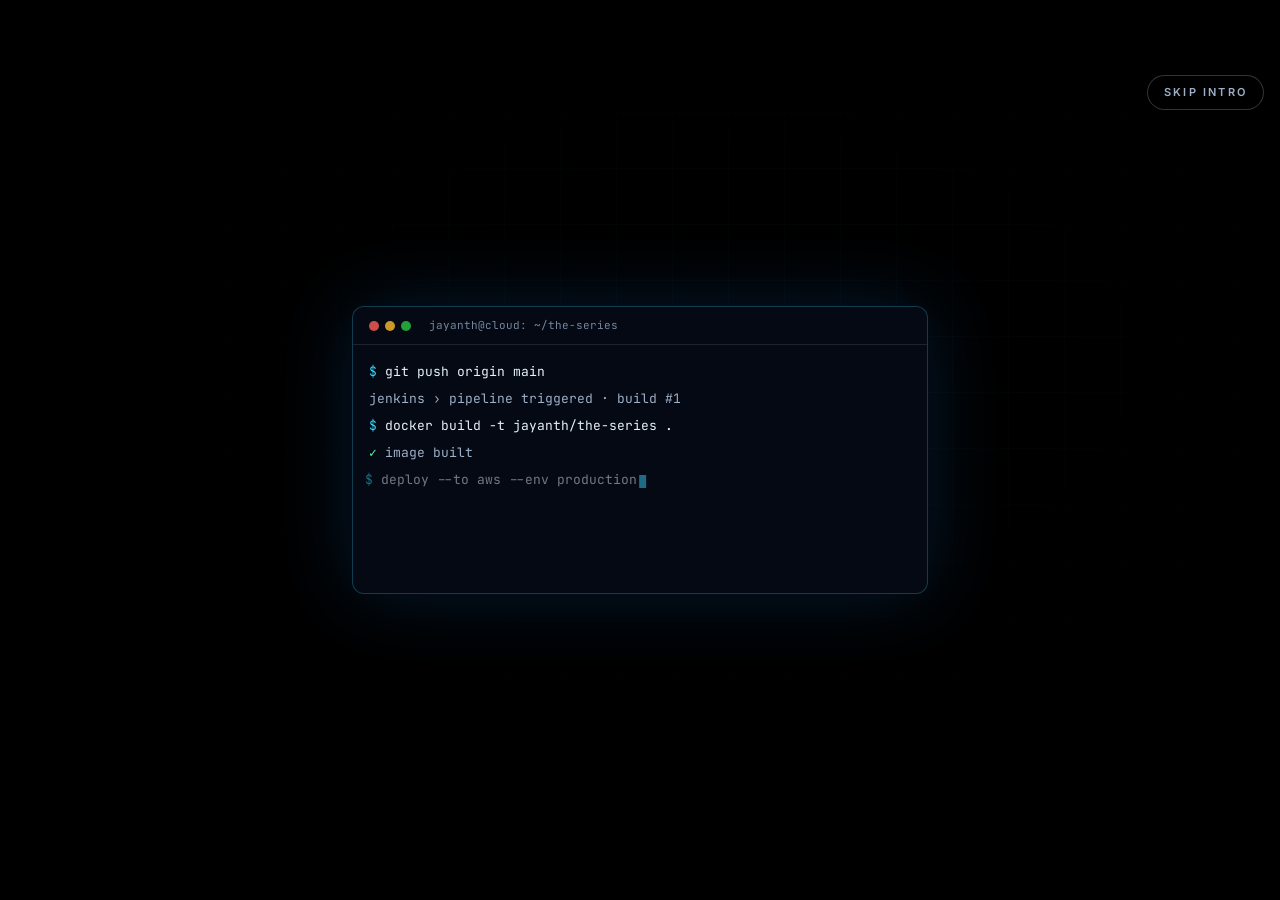
==== commit 42c5c3bd: "restore: 'Jayanth — The Series' build as the live site; previous single-page version kept at /classi" ====
--- a/index.html
+++ b/index.html
@@ -1,1319 +1,34 @@
-<!DOCTYPE html>
+<!doctype html>
 <html lang="en">
-<head>
-    <meta charset="UTF-8">
-    <meta name="viewport" content="width=device-width, initial-scale=1.0">
-    <title>Jayanth Gonugunta Venkata – Cloud &amp; DevOps Engineer | Portfolio</title>
-    <meta name="description" content="Jayanth Gonugunta Venkata – Cloud &amp; DevOps Engineer, AWS Certified Solutions Architect – Associate, AI/ML. Open to Cloud Engineer, DevOps, SRE and MLOps roles.">
-    <style>
-        * {
-            margin: 0;
-            padding: 0;
-            box-sizing: border-box;
-        }
-
-        body {
-            font-family: 'Segoe UI', Tahoma, Geneva, Verdana, sans-serif;
-            line-height: 1.6;
-            color: #e0e0e0;
-            /* Using a new dynamic glitch grid SVG pattern */
-            background-image: url("data:image/svg+xml,%3Csvg xmlns='http://www.w3.org/2000/svg' width='100' height='100' viewBox='0 0 100 100'%3E%3Cg stroke='%239C92AC' stroke-width='1' fill='none'%3E%3Crect width='100' height='100'/%3E%3Cpath d='M100 0L0 100M0 0l100 100' stroke-opacity='0.1'/%3E%3C/g%3E%3C/svg%3E"), linear-gradient(135deg, #1a1a1a 0%, #2d2d2d 50%, #1a1a1a 100%);
-            background-attachment: fixed;
-            min-height: 100vh;
-        }
-
-        .container {
-            max-width: 1200px;
-            margin: 0 auto;
-            padding: 0 20px;
-        }
-
-        /* Top Bar */
-        .top-bar {
-            background: rgba(42, 42, 42, 0.8); /* Semi-transparent background */
-            backdrop-filter: blur(10px);
-            border-bottom: 2px solid #444;
-            padding: 10px 0;
-            position: sticky;
-            top: 0;
-            z-index: 1000;
-            box-shadow: 0 4px 20px rgba(0, 0, 0, 0.5);
-            transition: all 0.3s ease;
-        }
-
-        .top-bar-content {
-            display: flex;
-            align-items: center;
-            justify-content: space-between;
-            gap: 20px;
-        }
-
-        .profile-pic {
-            width: 200px; /* New, larger size for the section */
-            height: 280px;
-            border-radius: 20px; /* Rounded corners */
-            border: 2px solid #00d4ff;
-            object-fit: cover;
-            box-shadow: 0 0 10px rgba(0, 212, 255, 0.3);
-            transition: transform 0.3s ease;
-        }
-
-        .profile-pic:hover {
-            transform: scale(1.05);
-        }
-
-        .header-info {
-            flex-grow: 1; /* Allow to take up available space */
-            margin-right: auto;
-        }
-
-        .header-info h1 {
-            font-size: 1.3rem; /* Reduced font size to fit on one line */
-            font-weight: 700;
-            background: linear-gradient(135deg, #00d4ff, #ffffff);
-            -webkit-background-clip: text;
-            -webkit-text-fill-color: transparent;
-            background-clip: text;
-            margin-bottom: 0;
-            white-space: nowrap; /* Ensures name stays on one line */
-            overflow: hidden;
-            text-overflow: ellipsis;
-        }
-
-        .nav-links {
-            display: flex;
-            gap: 10px; /* Reduced gap between links */
-        }
-
-        .nav-links a {
-            color: #e0e0e0;
-            text-decoration: none;
-            padding: 8px 12px; /* Reduced padding */
-            border-radius: 20px; /* Adjusted border radius */
-            transition: all 0.3s ease;
-            font-weight: 500;
-            position: relative;
-            overflow: hidden;
-            border: 1px solid transparent;
-            font-size: 0.9rem; /* Slightly smaller font for links */
-        }
-
-        .nav-links a::before {
-            content: '';
-            position: absolute;
-            top: 0;
-            left: -100%;
-            width: 100%;
-            height: 100%;
-            background: linear-gradient(135deg, #00d4ff, #0099cc);
-            transition: left 0.3s ease;
-            z-index: -1;
-        }
-
-        .nav-links a:hover::before {
-            left: 0;
-        }
-
-        .nav-links a:hover {
-            color: #ffffff;
-            transform: translateY(-2px);
-            border: 1px solid #00d4ff; /* Add a border on hover */
-        }
-
-        /* Sections */
-        .section {
-            padding: 80px 0;
-            position: relative;
-        }
-
-        .section:nth-child(even) {
-            background: linear-gradient(135deg, #2a2a2a 0%, #1f1f1f 100%);
-        }
-
-        .section-title {
-            font-size: 2.8rem;
-            font-weight: 700;
-            text-align: center;
-            margin-bottom: 50px;
-            background: linear-gradient(135deg, #00d4ff, #ffffff);
-            -webkit-background-clip: text;
-            -webkit-text-fill-color: transparent;
-            background-clip: text;
-            position: relative;
-        }
-
-        .section-title::after {
-            content: '';
-            position: absolute;
-            bottom: -10px;
-            left: 50%;
-            transform: translateX(-50%);
-            width: 100px;
-            height: 3px;
-            background: linear-gradient(135deg, #00d4ff, #0099cc);
-            border-radius: 2px;
-        }
-        
-        .section-header-row {
-            display: flex;
-            justify-content: center;
-            align-items: center;
-            flex-wrap: wrap;
-            gap: 20px;
-            margin-bottom: 50px;
-        }
-        
-        .section-header-row h2 {
-            margin: 0;
-            flex-grow: 1;
-        }
-
-        /* About Section */
-        .about-content {
-            display: grid;
-            grid-template-columns: 250px 1fr; /* New grid layout for image and text */
-            gap: 50px;
-            align-items: center;
-        }
-
-        .about-text {
-            font-size: 1.1rem;
-            line-height: 1.8;
-            color: #c0c0c0;
-        }
-        
-        .tts-button {
-            background: linear-gradient(135deg, #00d4ff, #0099cc);
-            color: #ffffff;
-            padding: 10px 20px;
-            border-radius: 25px;
-            border: none;
-            cursor: pointer;
-            font-weight: 600;
-            transition: all 0.3s ease;
-            box-shadow: 0 4px 15px rgba(0, 212, 255, 0.4);
-            display: flex;
-            align-items: center;
-            justify-content: center;
-            gap: 10px;
-        }
-        
-        .tts-button:hover {
-            transform: translateY(-2px);
-            box-shadow: 0 6px 20px rgba(0, 212, 255, 0.6);
-        }
-
-        /* Contact Info Section */
-        .contact-info {
-            background: linear-gradient(135deg, #2a2a2a, #1f1f1f);
-            padding: 30px;
-            border-radius: 20px;
-            border: 1px solid #444;
-            box-shadow: 0 10px 30px rgba(0, 0, 0, 0.3);
-            max-width: 600px;
-            margin: 0 auto;
-        }
-
-        .contact-info h3 {
-            color: #00d4ff;
-            margin-bottom: 20px;
-            font-size: 1.5rem;
-            text-align: center;
-        }
-
-        .contact-item {
-            display: flex;
-            align-items: center;
-            gap: 15px;
-            margin-bottom: 15px;
-            color: #e0e0e0;
-        }
-
-        .contact-item img {
-            color: #00d4ff;
-            font-size: 1.2rem;
-            width: 20px;
-            height: 20px;
-            object-fit: contain;
-        }
-
-        /* Skills Section */
-        .skills-grid {
-            display: grid;
-            grid-template-columns: repeat(auto-fit, minmax(300px, 1fr));
-            gap: 30px;
-        }
-
-        .skill-category {
-            background: linear-gradient(135deg, #2a2a2a, #1f1f1f);
-            padding: 30px;
-            border-radius: 20px;
-            border: 1px solid #444;
-            box-shadow: 0 10px 30px rgba(0, 0, 0, 0.3);
-            transition: transform 0.3s ease;
-        }
-
-        .skill-category:hover {
-            transform: translateY(-10px);
-        }
-
-        .skill-category h3 {
-            color: #00d4ff;
-            margin-bottom: 20px;
-            font-size: 1.4rem;
-        }
-
-        .skill-tags {
-            display: flex;
-            flex-wrap: wrap;
-            gap: 10px;
-        }
-
-        .skill-tag {
-            background: linear-gradient(135deg, #444, #333);
-            color: #e0e0e0;
-            padding: 8px 16px;
-            border-radius: 20px;
-            font-size: 0.9rem;
-            border: 1px solid #555;
-            transition: all 0.3s ease;
-            display: flex;
-            align-items: center;
-            gap: 8px;
-        }
-
-        .skill-tag:hover {
-            background: linear-gradient(135deg, #00d4ff, #0099cc);
-            color: #fff;
-            transform: scale(1.05);
-        }
-
-        .skill-icon {
-            width: 20px;
-            height: 20px;
-            object-fit: contain;
-        }
-
-        /* Experience Section */
-        .experience-item {
-            background: linear-gradient(135deg, #2a2a2a, #1f1f1f);
-            padding: 40px;
-            border-radius: 20px;
-            border: 1px solid #444;
-            box-shadow: 0 10px 30px rgba(0, 0, 0, 0.3);
-            margin-bottom: 30px;
-            position: relative;
-            overflow: hidden;
-        }
-
-        .experience-item::before {
-            content: '';
-            position: absolute;
-            top: 0;
-            left: 0;
-            width: 5px;
-            height: 100%;
-            background: linear-gradient(135deg, #00d4ff, #0099cc);
-        }
-
-        .experience-header {
-            display: flex;
-            justify-content: space-between;
-            align-items: flex-start;
-            margin-bottom: 20px;
-            flex-wrap: wrap;
-            gap: 10px;
-        }
-
-        .experience-title {
-            color: #00d4ff;
-            font-size: 1.4rem;
-            font-weight: 600;
-        }
-
-        .experience-company {
-            color: #ffffff;
-            font-size: 1.2rem;
-            font-weight: 500;
-        }
-
-        .experience-date {
-            color: #b0b0b0;
-            font-size: 1rem;
-            background: #333;
-            padding: 5px 15px;
-            border-radius: 15px;
-        }
-
-        .experience-description ul {
-            list-style: none;
-            padding-left: 0;
-        }
-
-        .experience-description li {
-            color: #c0c0c0;
-            margin-bottom: 10px;
-            position: relative;
-            padding-left: 25px;
-        }
-
-        .experience-description li::before {
-            content: '▶';
-            color: #00d4ff;
-            position: absolute;
-            left: 0;
-            top: 0;
-        }
-
-        /* Projects Section */
-        .projects-grid {
-            display: grid;
-            grid-template-columns: repeat(auto-fit, minmax(400px, 1fr));
-            gap: 40px;
-        }
-
-        .project-card {
-            background: linear-gradient(135deg, #2a2a2a, #1f1f1f);
-            padding: 30px;
-            border-radius: 20px;
-            border: 1px solid #444;
-            box-shadow: 0 10px 30px rgba(0, 0, 0, 0.3);
-            transition: all 0.3s ease;
-            position: relative;
-            overflow: hidden;
-            display: flex;
-            flex-direction: column;
-            justify-content: space-between;
-        }
-
-        .project-card:hover {
-            transform: translateY(-10px) scale(1.02);
-            box-shadow: 0 20px 50px rgba(0, 212, 255, 0.2);
-        }
-
-        .project-title {
-            color: #00d4ff;
-            font-size: 1.3rem;
-            font-weight: 600;
-            margin-bottom: 15px;
-        }
-
-        .project-tools {
-            color: #b0b0b0;
-            font-size: 0.95rem;
-            margin-bottom: 15px;
-            font-style: italic;
-        }
-
-        .project-description {
-            color: #c0c0c0;
-            line-height: 1.6;
-            margin-bottom: 20px;
-        }
-        
-        .project-link {
-            display: inline-block;
-            background: linear-gradient(135deg, #00d4ff, #0099cc);
-            color: #ffffff;
-            padding: 8px 16px;
-            border-radius: 20px;
-            text-decoration: none;
-            font-weight: 500;
-            transition: all 0.3s ease;
-            box-shadow: 0 4px 10px rgba(0, 212, 255, 0.4);
-            margin-right: 10px; /* Add margin to separate buttons */
-        }
-
-        .project-link:hover {
-            transform: scale(1.05);
-            box-shadow: 0 6px 15px rgba(0, 212, 255, 0.6);
-        }
-        
-        .loading-spinner {
-            display: none;
-            border: 4px solid #f3f3f3;
-            border-top: 4px solid #00d4ff;
-            border-radius: 50%;
-            width: 20px;
-            height: 20px;
-            animation: spin 1s linear infinite;
-        }
-
-        @keyframes spin {
-            0% { transform: rotate(0deg); }
-            100% { transform: rotate(360deg); }
-        }
-
-        /* Education Section */
-        .education-item {
-            background: linear-gradient(135deg, #2a2a2a, #1f1f1f);
-            padding: 40px;
-            border-radius: 20px;
-            border: 1px solid #444;
-            box-shadow: 0 10px 30px rgba(0, 0, 0, 0.3);
-            text-align: center;
-        }
-
-        .education-degree {
-            color: #00d4ff;
-            font-size: 1.5rem;
-            font-weight: 600;
-            margin-bottom: 10px;
-        }
-
-        .education-school {
-            color: #ffffff;
-            font-size: 1.2rem;
-            font-weight: 500;
-            margin-bottom: 10px;
-        }
-
-        .education-details {
-            color: #b0b0b0;
-            font-size: 1rem;
-        }
-
-        /* Contact Section */
-        .contact-info {
-            background: linear-gradient(135deg, #2a2a2a, #1f1f1f);
-            padding: 30px;
-            border-radius: 20px;
-            border: 1px solid #444;
-            box-shadow: 0 10px 30px rgba(0, 0, 0, 0.3);
-            max-width: 600px;
-            margin: 0 auto;
-        }
-
-        .contact-info h3 {
-            color: #00d4ff;
-            margin-bottom: 20px;
-            font-size: 1.5rem;
-            text-align: center;
-        }
-
-        .contact-item {
-            display: flex;
-            align-items: center;
-            gap: 15px;
-            margin-bottom: 15px;
-            color: #e0e0e0;
-        }
-
-        .contact-item img {
-            color: #00d4ff;
-            font-size: 1.2rem;
-            width: 20px;
-            height: 20px;
-            object-fit: contain;
-        }
-
-        /* Footer */
-        .footer {
-            background: linear-gradient(135deg, #1a1a1a, #0f0f0f);
-            padding: 40px 0;
-            text-align: center;
-            border-top: 2px solid #444;
-        }
-
-        .social-links {
-            display: flex;
-            justify-content: center;
-            gap: 30px;
-            margin-bottom: 20px;
-        }
-
-        .social-links a {
-            color: #b0b0b0;
-            font-size: 1.5rem;
-            text-decoration: none;
-            transition: all 0.3s ease;
-            padding: 15px;
-            border-radius: 50%;
-            background: linear-gradient(135deg, #2a2a2a, #1f1f1f);
-            border: 1px solid #444;
-            display: flex;
-            align-items: center;
-            justify-content: center;
-            width: 60px;
-            height: 60px;
-        }
-
-        .social-links a:hover {
-            color: #00d4ff;
-            transform: translateY(-5px) scale(1.1);
-            box-shadow: 0 10px 30px rgba(0, 212, 255, 0.3);
-        }
-
-        .social-icon {
-            width: 30px;
-            height: 30px;
-            object-fit: contain;
-        }
-
-        /* Responsive Design */
-        @media (max-width: 768px) {
-            .header-info h1 {
-                font-size: 1.2rem;
-            }
-
-            .top-bar-content {
-                flex-direction: column;
-                text-align: center;
-                gap: 15px;
-            }
-
-            .nav-links {
-                margin-left: 0;
-                justify-content: center;
-            }
-
-            .about-content {
-                grid-template-columns: 1fr;
-                text-align: center;
-            }
-            
-            .section-header-row {
-                flex-direction: column;
-                text-align: center;
-                gap: 10px;
-            }
-            
-            .section-title {
-                margin-bottom: 20px;
-            }
-
-            .projects-grid {
-                grid-template-columns: 1fr;
-            }
-
-            .experience-header {
-                flex-direction: column;
-                align-items: flex-start;
-            }
-        }
-
-        /* Added: tagline, subsections, certifications, doc links */
-        .header-tagline {
-            color: #b0b0b0;
-            font-size: 0.85rem;
-            margin: 2px 0 0;
-        }
-
-        .subsection-title {
-            color: #00d4ff;
-            font-size: 1.6rem;
-            font-weight: 600;
-            margin: 50px 0 25px;
-        }
-
-        .doc-links {
-            margin-top: 20px;
-            display: flex;
-            flex-wrap: wrap;
-            gap: 10px;
-        }
-
-        .cert-grid {
-            display: grid;
-            grid-template-columns: repeat(auto-fit, minmax(280px, 1fr));
-            gap: 30px;
-        }
-
-        .cert-card {
-            background: linear-gradient(135deg, #2a2a2a, #1f1f1f);
-            padding: 30px;
-            border-radius: 20px;
-            border: 1px solid #444;
-            box-shadow: 0 10px 30px rgba(0, 0, 0, 0.3);
-            text-align: center;
-            transition: transform 0.3s ease;
-            display: flex;
-            flex-direction: column;
-            align-items: center;
-            gap: 10px;
-        }
-
-        .cert-card:hover {
-            transform: translateY(-10px);
-        }
-
-        .cert-icon {
-            width: 56px;
-            height: 56px;
-            object-fit: contain;
-        }
-
-        .cert-name {
-            color: #00d4ff;
-            font-size: 1.2rem;
-            font-weight: 600;
-        }
-
-        .cert-issuer {
-            color: #b0b0b0;
-            margin-bottom: 10px;
-        }
-
-        .contact-item a {
-            color: #e0e0e0;
-            text-decoration: none;
-        }
-
-        .contact-item a:hover {
-            color: #00d4ff;
-        }
-
-        .education-item + .education-item {
-            margin-top: 30px;
-        }
-
-        .nav-links {
-            flex-wrap: wrap;
-        }
-
-        @media (max-width: 768px) {
-            .header-info h1, .header-tagline {
-                white-space: normal;
-            }
-        }
-
-        /* Scroll animations */
-        .fade-in {
-            opacity: 0;
-            transform: translateY(30px);
-            transition: all 0.6s ease;
-        }
-
-        .fade-in.visible {
-            opacity: 1;
-            transform: translateY(0);
-        }
-    </style>
-</head>
-<body>
-    <!-- Top Bar -->
-    <div class="top-bar">
-        <div class="container">
-            <div class="top-bar-content">
-                <div class="header-info">
-                    <h1>Jayanth Gonugunta Venkata</h1>
-                    <p class="header-tagline">Cloud &amp; DevOps Engineer | AWS Certified Solutions Architect – Associate | AI/ML</p>
-                </div>
-                <nav class="nav-links">
-                    <a href="#about">About</a>
-                    <a href="#skills">Skills</a>
-                    <a href="#experience">Experience</a>
-                    <a href="#certifications">Certifications</a>
-                    <a href="#projects">Projects</a>
-                    <a href="#education">Education</a>
-                    <a href="#contact">Contact</a>
-                </nav>
-            </div>
-        </div>
-    </div>
-
-    <!-- About Section -->
-    <section id="about" class="section">
-        <div class="container">
-            <div class="section-header-row fade-in">
-                <h2 class="section-title">About Me</h2>
-                <button type="button" id="ttsButton" class="tts-button" aria-label="Read the About section aloud"><svg width="20" height="20" viewBox="0 0 24 24" fill="none" stroke="currentColor" stroke-width="2" stroke-linecap="round" stroke-linejoin="round" aria-hidden="true"><polygon points="11 5 6 9 2 9 2 15 6 15 11 19 11 5"></polygon><path d="M19.07 4.93a10 10 0 0 1 0 14.14M15.54 8.46a5 5 0 0 1 0 7.07"></path></svg><span>Read Aloud</span></button>
-            </div>
-            <div class="about-content fade-in">
-                <img src="Jayanth.jpg" alt="Jayanth Gonugunta Venkata" class="profile-pic">
-                <div class="about-text" id="about-text-content">
-                    <h3 style="color: #00d4ff; font-size: 1.4rem; margin-bottom: 20px;">☁️ Professional Summary</h3>
-                    <p>I am an <strong>AWS Certified Solutions Architect – Associate</strong> and <strong>Cloud Engineer</strong> with hands-on experience provisioning, monitoring and troubleshooting AWS infrastructure (EC2, S3, IAM, VPC) and Linux servers for international clients in Indonesia, Singapore and Sri Lanka. I hold a <strong>B.Tech in Computer Science Engineering (AI &amp; ML)</strong>, completed in 2025.</p>
-
-                    <h4 style="color: #00d4ff; font-size: 1.2rem; margin-top: 25px; margin-bottom: 15px;">🚀 What I Do</h4>
-                    <ul style="color: #c0c0c0; line-height: 1.8; list-style: none; padding-left: 0;">
-                        <li style="margin-bottom: 8px; position: relative; padding-left: 25px;">
-                            <span style="position: absolute; left: 0; color: #00d4ff;">▶</span>
-                            Provision, monitor and troubleshoot AWS infrastructure and Linux servers
-                        </li>
-                        <li style="margin-bottom: 8px; position: relative; padding-left: 25px;">
-                            <span style="position: absolute; left: 0; color: #00d4ff;">▶</span>
-                            Build CI/CD pipelines with Jenkins, Git and Docker
-                        </li>
-                        <li style="margin-bottom: 8px; position: relative; padding-left: 25px;">
-                            <span style="position: absolute; left: 0; color: #00d4ff;">▶</span>
-                            Automate operations with Python and Shell scripting
-                        </li>
-                        <li style="margin-bottom: 8px; position: relative; padding-left: 25px;">
-                            <span style="position: absolute; left: 0; color: #00d4ff;">▶</span>
-                            Build and deploy AI/ML and LLM applications
-                        </li>
-                    </ul>
-
-                    <p style="margin-top: 25px; font-style: italic; color: #a0a0a0;">
-                        <strong>Open to:</strong> Cloud Engineer, DevOps Engineer, SRE and MLOps roles. Available to join immediately.
-                    </p>
-                </div>
-            </div>
-        </div>
-    </section>
-
-    <!-- Skills Section -->
-    <section id="skills" class="section">
-        <div class="container">
-            <h2 class="section-title fade-in">Skills &amp; Technologies</h2>
-            <div class="skills-grid fade-in">
-                <div class="skill-category">
-                    <h3>Cloud</h3>
-                    <div class="skill-tags">
-                        <span class="skill-tag"><img src="https://cdn.jsdelivr.net/gh/devicons/devicon@v2.18.0/icons/amazonwebservices/amazonwebservices-original.svg" alt="" class="skill-icon">AWS</span>
-                        <span class="skill-tag"><img src="https://api.iconify.design/logos/aws-ec2.svg" alt="" class="skill-icon">EC2</span>
-                        <span class="skill-tag"><img src="https://api.iconify.design/logos/aws-s3.svg" alt="" class="skill-icon">S3</span>
-                        <span class="skill-tag"><img src="https://api.iconify.design/logos/aws-iam.svg" alt="" class="skill-icon">IAM</span>
-                        <span class="skill-tag"><img src="https://api.iconify.design/logos/aws-vpc.svg" alt="" class="skill-icon">VPC</span>
-                        <span class="skill-tag"><img src="https://api.iconify.design/logos/aws-lambda.svg" alt="" class="skill-icon">Lambda</span>
-                        <span class="skill-tag"><img src="https://api.iconify.design/logos/aws-aurora.svg" alt="" class="skill-icon">Aurora</span>
-                        <span class="skill-tag"><img src="https://api.iconify.design/logos/aws-cloudwatch.svg" alt="" class="skill-icon">CloudWatch</span>
-                        <span class="skill-tag"><img src="https://cdn.jsdelivr.net/gh/devicons/devicon@v2.18.0/icons/googlecloud/googlecloud-original.svg" alt="" class="skill-icon">Google Cloud (GCP)</span>
-                    </div>
-                </div>
-                <div class="skill-category">
-                    <h3>DevOps &amp; CI/CD</h3>
-                    <div class="skill-tags">
-                        <span class="skill-tag"><img src="https://cdn.jsdelivr.net/gh/devicons/devicon@v2.18.0/icons/docker/docker-original.svg" alt="" class="skill-icon">Docker</span>
-                        <span class="skill-tag"><img src="https://cdn.jsdelivr.net/gh/devicons/devicon@v2.18.0/icons/jenkins/jenkins-original.svg" alt="" class="skill-icon">Jenkins</span>
-                        <span class="skill-tag"><img src="https://api.iconify.design/tabler/refresh.svg?color=%2300d4ff" alt="" class="skill-icon">CI/CD Pipelines</span>
-                        <span class="skill-tag"><img src="https://cdn.jsdelivr.net/gh/devicons/devicon@v2.18.0/icons/git/git-original.svg" alt="" class="skill-icon">Git</span>
-                        <span class="skill-tag"><img src="https://api.iconify.design/mdi/github.svg?color=%23ffffff" alt="" class="skill-icon">GitHub</span>
-                        <span class="skill-tag"><img src="https://api.iconify.design/tabler/box.svg?color=%2300d4ff" alt="" class="skill-icon">Containerization</span>
-                        <span class="skill-tag"><img src="https://api.iconify.design/tabler/settings-automation.svg?color=%2300d4ff" alt="" class="skill-icon">Infrastructure Automation</span>
-                    </div>
-                </div>
-                <div class="skill-category">
-                    <h3>Operating Systems &amp; Scripting</h3>
-                    <div class="skill-tags">
-                        <span class="skill-tag"><img src="https://cdn.jsdelivr.net/gh/devicons/devicon@v2.18.0/icons/linux/linux-original.svg" alt="" class="skill-icon">Linux Administration</span>
-                        <span class="skill-tag"><img src="https://cdn.jsdelivr.net/gh/devicons/devicon@v2.18.0/icons/bash/bash-original.svg" alt="" class="skill-icon">Shell Scripting (Bash)</span>
-                        <span class="skill-tag"><img src="https://api.iconify.design/tabler/network.svg?color=%2300d4ff" alt="" class="skill-icon">Networking Fundamentals</span>
-                    </div>
-                </div>
-                <div class="skill-category">
-                    <h3>Monitoring</h3>
-                    <div class="skill-tags">
-                        <span class="skill-tag"><img src="https://cdn.jsdelivr.net/gh/devicons/devicon@v2.18.0/icons/grafana/grafana-original.svg" alt="" class="skill-icon">Grafana</span>
-                        <span class="skill-tag"><img src="https://api.iconify.design/logos/aws-cloudwatch.svg" alt="" class="skill-icon">Amazon CloudWatch</span>
-                        <span class="skill-tag"><img src="https://api.iconify.design/tabler/bug.svg?color=%2300d4ff" alt="" class="skill-icon">Incident Troubleshooting</span>
-                        <span class="skill-tag"><img src="https://api.iconify.design/tabler/search.svg?color=%2300d4ff" alt="" class="skill-icon">Root Cause Analysis</span>
-                    </div>
-                </div>
-                <div class="skill-category">
-                    <h3>Programming &amp; Databases</h3>
-                    <div class="skill-tags">
-                        <span class="skill-tag"><img src="https://cdn.jsdelivr.net/gh/devicons/devicon@v2.18.0/icons/python/python-original.svg" alt="" class="skill-icon">Python</span>
-                        <span class="skill-tag"><img src="https://cdn.jsdelivr.net/gh/devicons/devicon@v2.18.0/icons/mysql/mysql-original.svg" alt="" class="skill-icon">SQL</span>
-                        <span class="skill-tag"><img src="https://cdn.jsdelivr.net/gh/devicons/devicon@v2.18.0/icons/cplusplus/cplusplus-original.svg" alt="" class="skill-icon">C++</span>
-                    </div>
-                </div>
-                <div class="skill-category">
-                    <h3>AI/ML &amp; Automation</h3>
-                    <div class="skill-tags">
-                        <span class="skill-tag"><img src="https://api.iconify.design/tabler/brain.svg?color=%2300d4ff" alt="" class="skill-icon">Machine Learning</span>
-                        <span class="skill-tag"><img src="https://api.iconify.design/tabler/topology-star-3.svg?color=%2300d4ff" alt="" class="skill-icon">Deep Learning</span>
-                        <span class="skill-tag"><img src="https://api.iconify.design/tabler/language.svg?color=%2300d4ff" alt="" class="skill-icon">NLP</span>
-                        <span class="skill-tag"><img src="https://api.iconify.design/tabler/message-chatbot.svg?color=%2300d4ff" alt="" class="skill-icon">LLMs</span>
-                        <span class="skill-tag"><img src="https://api.iconify.design/logos/openai-icon.svg" alt="" class="skill-icon">OpenAI API</span>
-                        <span class="skill-tag"><img src="https://api.iconify.design/logos/claude-icon.svg" alt="" class="skill-icon">Claude</span>
-                        <span class="skill-tag"><img src="https://api.iconify.design/tabler/chart-dots.svg?color=%2300d4ff" alt="" class="skill-icon">Model Evaluation</span>
-                        <span class="skill-tag"><img src="https://api.iconify.design/tabler/adjustments-alt.svg?color=%2300d4ff" alt="" class="skill-icon">Feature Engineering</span>
-                        <span class="skill-tag"><img src="https://api.iconify.design/logos/n8n.svg" alt="" class="skill-icon">n8n Workflow Automation</span>
-                    </div>
-                </div>
-                <div class="skill-category">
-                    <h3>Data &amp; Visualization</h3>
-                    <div class="skill-tags">
-                        <span class="skill-tag"><img src="https://cdn.jsdelivr.net/gh/devicons/devicon@v2.18.0/icons/pandas/pandas-original.svg" alt="" class="skill-icon">Pandas</span>
-                        <span class="skill-tag"><img src="https://cdn.jsdelivr.net/gh/devicons/devicon@v2.18.0/icons/numpy/numpy-original.svg" alt="" class="skill-icon">NumPy</span>
-                        <span class="skill-tag"><img src="https://cdn.jsdelivr.net/gh/devicons/devicon@v2.18.0/icons/matplotlib/matplotlib-original.svg" alt="" class="skill-icon">Matplotlib</span>
-                        <span class="skill-tag"><img src="https://api.iconify.design/logos/seaborn-icon.svg" alt="" class="skill-icon">Seaborn</span>
-                        <span class="skill-tag"><img src="https://api.iconify.design/logos/microsoft-power-bi.svg" alt="" class="skill-icon">Power BI</span>
-                        <span class="skill-tag"><img src="https://cdn.jsdelivr.net/gh/devicons/devicon@v2.18.0/icons/streamlit/streamlit-original.svg" alt="" class="skill-icon">Streamlit</span>
-                        <span class="skill-tag"><img src="https://api.iconify.design/vscode-icons/file-type-excel.svg" alt="" class="skill-icon">MS Excel</span>
-                    </div>
-                </div>
-            </div>
-        </div>
-    </section>
-
-    <!-- Experience Section -->
-    <section id="experience" class="section">
-        <div class="container">
-            <h2 class="section-title fade-in">Professional Experience</h2>
-
-            <div class="experience-item fade-in">
-                <div class="experience-header">
-                    <div>
-                        <div class="experience-title">Cloud Engineer Intern</div>
-                        <div class="experience-company">Orbit Future (PT Orbit Ventura Indonesia), Jakarta (Remote)</div>
-                    </div>
-                    <div class="experience-date">Dec 2025 – Apr 2026</div>
-                </div>
-                <div class="experience-description">
-                    <p>International remote internship serving clients in Indonesia, Singapore and Sri Lanka.</p>
-                    <ul>
-                        <li>Provisioned and configured AWS infrastructure (EC2, S3, IAM) for 10+ client applications, supporting scalable and secure deployments.</li>
-                        <li>Monitored and maintained 20+ AWS EC2 instances and Linux servers, sustaining 99.5% uptime for client applications.</li>
-                        <li>Responded to client incidents within 30–45 minutes and resolved 95% of tickets within 24 hours, prioritized by complexity.</li>
-                        <li>Diagnosed and resolved Linux server performance bottlenecks through log analysis and root cause analysis, reducing repeat incidents.</li>
-                        <li>Led technical calls with 10+ international clients in Indonesia, Singapore and Sri Lanka to resolve cloud infrastructure and networking issues.</li>
-                    </ul>
-                    <div class="doc-links">
-                        <a href="https://drive.google.com/file/d/14i8FRkUgkbVrVqDeeuBvF6al38haPYpA/view?usp=sharing" class="project-link" target="_blank" rel="noopener">Offer Letter</a>
-                        <a href="https://drive.google.com/file/d/1hZAFmdyI97IUFKR2ibAZOQgBXTXQTdgi/view?usp=sharing" class="project-link" target="_blank" rel="noopener">Experience Certificate</a>
-                    </div>
-                </div>
-            </div>
-
-            <h3 class="subsection-title fade-in">Training</h3>
-            <div class="experience-item fade-in">
-                <div class="experience-header">
-                    <div>
-                        <div class="experience-title">AWS re/Start Program</div>
-                        <div class="experience-company">GMR Varalakshmi Foundation</div>
-                    </div>
-                    <div class="experience-date">Aug 2025 – Nov 2025</div>
-                </div>
-                <div class="experience-description">
-                    <ul>
-                        <li>Completed hands-on training in AWS cloud fundamentals and Linux administration, with labs on EC2, S3, IAM, VPC, Aurora, Lambda and CloudWatch.</li>
-                    </ul>
-                </div>
-            </div>
-
-            <h3 class="subsection-title fade-in">Earlier Experience</h3>
-            <div class="experience-item fade-in">
-                <div class="experience-header">
-                    <div>
-                        <div class="experience-title">AIML Intern</div>
-                        <div class="experience-company">Labmentix Private Limited</div>
-                    </div>
-                    <div class="experience-date">2025</div>
-                </div>
-                <div class="experience-description">
-                    <ul>
-                        <li>Built and trained machine learning models in Python with Pandas, NumPy and scikit-learn on real-world use cases.</li>
-                        <li>Handled data preprocessing, feature engineering and model evaluation, and turned the results into deployable solutions.</li>
-                        <li>Worked in a mentored, team-based setting on industry problem statements.</li>
-                    </ul>
-                </div>
-            </div>
-
-            <div class="experience-item fade-in">
-                <div class="experience-header">
-                    <div>
-                        <div class="experience-title">Data Scientist Intern</div>
-                        <div class="experience-company">Evoastra Ventures Inc (Remote)</div>
-                    </div>
-                    <div class="experience-date">Jul 2025 – Aug 2025</div>
-                </div>
-                <div class="experience-description">
-                    <ul>
-                        <li>Built predictive models and worked with complex datasets to extract actionable insights.</li>
-                        <li>Applied statistical modeling, machine learning and data visualization using Python, SQL and Power BI.</li>
-                        <li>Collaborated with cross-functional teams on data-driven business problems.</li>
-                    </ul>
-                </div>
-            </div>
-
-            <div class="experience-item fade-in">
-                <div class="experience-header">
-                    <div>
-                        <div class="experience-title">Data Analyst</div>
-                        <div class="experience-company">Ozibook Tech Solutions Pvt Ltd</div>
-                    </div>
-                    <div class="experience-date">Dec 2024 – Mar 2025</div>
-                </div>
-                <div class="experience-description">
-                    <ul>
-                        <li>Supported lead generation for IT, pharmaceutical and FMCG clients, targeting 900–1,200 leads per month.</li>
-                        <li>Identified and qualified leads from LinkedIn, Apollo and ContactOut.</li>
-                        <li>Built and automated interactive dashboards tracking weekly and monthly lead-generation progress.</li>
-                    </ul>
-                </div>
-            </div>
-        </div>
-    </section>
-
-    <!-- Certifications Section -->
-    <section id="certifications" class="section">
-        <div class="container">
-            <h2 class="section-title fade-in">Certifications</h2>
-            <div class="cert-grid fade-in">
-                <div class="cert-card">
-                    <img src="https://api.iconify.design/logos/aws.svg" alt="" class="cert-icon">
-                    <div class="cert-name">AWS Certified Solutions Architect – Associate</div>
-                    <div class="cert-issuer">Amazon Web Services</div>
-                    <a href="https://drive.google.com/file/d/10F6EhxB_HMCqD36dh5j6snCJ7SPvfrh5/view?usp=sharing" class="project-link" target="_blank" rel="noopener">Verify</a>
-                </div>
-                <div class="cert-card">
-                    <img src="https://api.iconify.design/logos/aws.svg" alt="" class="cert-icon">
-                    <div class="cert-name">AWS Certified Cloud Practitioner</div>
-                    <div class="cert-issuer">Amazon Web Services</div>
-                    <a href="https://drive.google.com/file/d/1DXO4mrRorQ48-ywPeFcwGxYEZaV5xlf8/view?usp=sharing" class="project-link" target="_blank" rel="noopener">Verify</a>
-                </div>
-                <div class="cert-card">
-                    <img src="https://api.iconify.design/tabler/certificate.svg?color=%2300d4ff" alt="" class="cert-icon">
-                    <div class="cert-name">TCS iON Career Edge – Young Professional</div>
-                    <div class="cert-issuer">Tata Consultancy Services</div>
-                    <a href="https://drive.google.com/file/d/1absF_-ctJZsYgDEOBrJU5aJOan1x5Si7/view?usp=sharing" class="project-link" target="_blank" rel="noopener">Verify</a>
-                </div>
-            </div>
-        </div>
-    </section>
-
-    <!-- Projects Section -->
-    <section id="projects" class="section">
-        <div class="container">
-            <h2 class="section-title fade-in">Projects</h2>
-            <div class="projects-grid fade-in">
-                <div class="project-card">
-                    <div>
-                        <div class="project-title">DeepCSAT – E-commerce Customer Satisfaction Prediction</div>
-                        <div class="project-tools">Python, NLP, scikit-learn, TensorFlow/Keras (Bi-LSTM), Streamlit</div>
-                        <div class="project-description">
-                            <p>Predicts whether a customer is satisfied from the free-text remarks left after a support interaction, using a TF-IDF + Logistic Regression baseline and a Bidirectional LSTM, served through a Streamlit app and a CLI. The baseline reaches 86.5% test accuracy (macro F1 0.78) against a 77.5% majority-class baseline.</p>
-                        </div>
-                    </div>
-                    <div><a href="https://github.com/Gonugunta-Venkata-Jayanth/DeepCSAT-Ecommerce-Customer-Satisfaction-Score-Prediction" class="project-link" target="_blank" rel="noopener">View on GitHub</a></div>
-                </div>
-
-                <div class="project-card">
-                    <div>
-                        <div class="project-title">Reddit Persona Generator – LLM Application</div>
-                        <div class="project-tools">Python, PRAW (Reddit API), OpenAI API, JSON</div>
-                        <div class="project-description">
-                            <p>Collects a Reddit user's recent posts and comments through the official Reddit API, caches them as structured JSON, and has an OpenAI GPT model build a behavioral persona in which every trait cites the post or comment it came from.</p>
-                        </div>
-                    </div>
-                    <div><a href="https://github.com/Gonugunta-Venkata-Jayanth/Reddit_Persona_Generator" class="project-link" target="_blank" rel="noopener">View on GitHub</a></div>
-                </div>
-
-                <div class="project-card">
-                    <div>
-                        <div class="project-title">Integrated Retail Analytics for Store Optimization</div>
-                        <div class="project-tools">Python, Pandas, scikit-learn, XGBoost, FastAPI</div>
-                        <div class="project-description">
-                            <p>Merges 421,000+ weekly store and department sales records with store attributes and external factors (holidays, markdowns, fuel price, CPI, unemployment) to forecast weekly sales with Random Forest and XGBoost, exposed through a FastAPI prediction service.</p>
-                        </div>
-                    </div>
-                    <div><a href="https://github.com/Gonugunta-Venkata-Jayanth/Integrated-Retail-Analytics-for-Store-Optimization" class="project-link" target="_blank" rel="noopener">View on GitHub</a></div>
-                </div>
-
-                <div class="project-card">
-                    <div>
-                        <div class="project-title">Job Intelligence Platform</div>
-                        <div class="project-tools">Python, SQLAlchemy, NLP, scikit-learn, FastAPI, Streamlit, Power BI</div>
-                        <div class="project-description">
-                            <p>End-to-end job-market analytics pipeline: scrapers pull live postings from the public Remotive and Arbeitnow APIs, an ETL step loads them into a relational database, NLP tags in-demand skills, an ML model estimates salaries, and insights are served through FastAPI, Streamlit and Power BI.</p>
-                        </div>
-                    </div>
-                    <div><a href="https://github.com/Gonugunta-Venkata-Jayanth/Job-Intelligence-Platform" class="project-link" target="_blank" rel="noopener">View on GitHub</a></div>
-                </div>
-
-                <div class="project-card">
-                    <div>
-                        <div class="project-title">Aerial Object Classification &amp; Detection</div>
-                        <div class="project-tools">Python, TensorFlow (MobileNetV2), Ultralytics YOLOv8, Streamlit</div>
-                        <div class="project-description">
-                            <p>Tells birds from drones in aerial images: a MobileNetV2 transfer-learning classifier scores 0.97 test accuracy, and a fine-tuned YOLOv8n detector (mAP50 0.795) locates and counts every bird and drone in a scene, both available in a Streamlit app.</p>
-                        </div>
-                    </div>
-                    <div><a href="https://github.com/Gonugunta-Venkata-Jayanth/Aerial-Object-Classification-Detection" class="project-link" target="_blank" rel="noopener">View on GitHub</a></div>
-                </div>
-
-                <div class="project-card">
-                    <div>
-                        <div class="project-title">EMIPredict AI – Financial Risk Assessment Platform</div>
-                        <div class="project-tools">Python, scikit-learn, XGBoost, MLflow, Streamlit</div>
-                        <div class="project-description">
-                            <p>Predicts EMI eligibility (classification) and a safe maximum monthly EMI (regression) from applicant financial profiles, with feature engineering on affordability and debt ratios, MLflow experiment tracking and a multi-page Streamlit app.</p>
-                        </div>
-                    </div>
-                    <div><a href="https://github.com/Gonugunta-Venkata-Jayanth/EMIPredict-AI---Intelligent-Financial-Risk-Assessment-Platform" class="project-link" target="_blank" rel="noopener">View on GitHub</a></div>
-                </div>
-
-                <div class="project-card">
-                    <div>
-                        <div class="project-title">Credit Risk Analyzer</div>
-                        <div class="project-tools">Core Java, CSV Processing, CLI Application</div>
-                        <div class="project-description">
-                            <p>Dependency-free Java CLI that combines CIBIL score, payment history, credit utilization, credit age, debt-to-income ratio and hard inquiries into a weighted 0–100 composite score. On a 10,000-applicant synthetic dataset it classifies 1,662 as LOW, 4,767 as MEDIUM and 3,571 as HIGH risk and writes a CSV report.</p>
-                        </div>
-                    </div>
-                    <div><a href="https://github.com/Gonugunta-Venkata-Jayanth/Credit-Risk-Analyzer" class="project-link" target="_blank" rel="noopener">View on GitHub</a></div>
-                </div>
-
-                <div class="project-card">
-                    <div>
-                        <div class="project-title">Cloud Build → GKE CI/CD Pipeline (sample-app)</div>
-                        <div class="project-tools">Go, Docker (distroless), Google Cloud Build, Artifact Registry, GKE, Kubernetes</div>
-                        <div class="project-description">
-                            <p>Minimal Go web service shipped through Google Cloud Build pipelines that run tests, build a multi-stage distroless image, push it to Artifact Registry and deploy to separate dev and prod namespaces on GKE, with 3-replica Deployments and health probes.</p>
-                        </div>
-                    </div>
-                    <div><a href="https://github.com/Gonugunta-Venkata-Jayanth/sample-app" class="project-link" target="_blank" rel="noopener">View on GitHub</a></div>
-                </div>
-
-                <div class="project-card">
-                    <div>
-                        <div class="project-title">Call-Center Performance Dashboard</div>
-                        <div class="project-tools">Power BI, Power Query, Excel</div>
-                        <div class="project-description">
-                            <p>One-page Power BI report on call-center data showing answered vs. unanswered calls, call load and satisfaction ratings by agent, and speed of answer by call topic.</p>
-                        </div>
-                    </div>
-                    <div><a href="https://github.com/Gonugunta-Venkata-Jayanth/Spam-Call-Analysis-" class="project-link" target="_blank" rel="noopener">View on GitHub</a></div>
-                </div>
-
-                <div class="project-card">
-                    <div>
-                        <div class="project-title">IoT Fire Detection System</div>
-                        <div class="project-tools">Raspberry Pi 3, Flame Sensor, MQ2 Sensor, Arduino</div>
-                        <div class="project-description">
-                            <p>Real-time fire detection system that combines flame detection and smoke sensing on a Raspberry Pi to raise alerts.</p>
-                        </div>
-                    </div>
-                </div>
-
-                <div class="project-card">
-                    <div>
-                        <div class="project-title">Weekly Builds</div>
-                        <div class="project-tools">AWS, Linux, ML, Data Analytics</div>
-                        <div class="project-description">
-                            <p>An ongoing series of full-stack projects shipped every Tuesday, Thursday and Saturday, each with a frontend, backend, tests, Docker, CI and a free-tier deployment.</p>
-                        </div>
-                    </div>
-                    <div><a href="https://github.com/Gonugunta-Venkata-Jayanth/weekly-builds" class="project-link" target="_blank" rel="noopener">View on GitHub</a></div>
-                </div>
-            </div>
-        </div>
-    </section>
-
-    <!-- Education Section -->
-    <section id="education" class="section">
-        <div class="container">
-            <h2 class="section-title fade-in">Education</h2>
-            
-            <div class="education-item fade-in">
-                <div class="education-degree">Bachelor of Technology (B.Tech)</div>
-                <div class="education-school">KG Reddy College Of Engineering And Technology</div>
-                <div class="education-details">
-                    <p>Computer Science Engineering (Artificial Intelligence and Machine Learning)</p>
-                    <p>CGPA: 7.53 | 2021 - 2025</p>
-                    <p>Hyderabad, Telangana, India</p>
-                </div>
-            </div>
-
-            <div class="education-item fade-in">
-                <div class="education-degree">Intermediate Education</div>
-                <div class="education-school">Toppers Junior College</div>
-                <div class="education-details">
-                    <p>Telangana Board Of Intermediate Education</p>
-                    <p>Major: Mathematics, Physics, Chemistry</p>
-                    <p>Marks Secured: 564/1000 | 2019 - 2021</p>
-                    <p>Hyderabad, Telangana, India</p>
-                </div>
-            </div>
-
-            <div class="education-item fade-in">
-                <div class="education-degree">Secondary School Certificate</div>
-                <div class="education-school">Narayana Etechno School</div>
-                <div class="education-details">
-                    <p>Secondary Education</p>
-                    <p>CGPA: 8.0</p>
-                    <p>Hyderabad, Telangana, India</p>
-                </div>
-            </div>
-
-        </div>
-    </section>
-
-    <!-- Contact Section -->
-    <section id="contact" class="section">
-        <div class="container">
-            <h2 class="section-title fade-in">Contact Me</h2>
-            <div class="contact-info fade-in">
-                <div class="contact-item">
-                    <img src="https://api.iconify.design/logos/google-gmail.svg" alt="Email">
-                    <a href="mailto:jayanth792033@gmail.com">jayanth792033@gmail.com</a>
-                </div>
-                <div class="contact-item">
-                    <img src="https://api.iconify.design/tabler/phone.svg?color=%2300d4ff" alt="Phone">
-                    <a href="tel:+919182015768">+91 9182015768</a>
-                </div>
-                <div class="contact-item">
-                    <img src="https://api.iconify.design/tabler/map-pin.svg?color=%2300d4ff" alt="Location">
-                    <span>Hyderabad, Telangana, India</span>
-                </div>
-                <div class="contact-item">
-                    <img src="https://cdn.jsdelivr.net/gh/devicons/devicon@v2.18.0/icons/linkedin/linkedin-original.svg" alt="LinkedIn">
-                    <a href="https://www.linkedin.com/in/gv-jayanth" target="_blank" rel="noopener">linkedin.com/in/gv-jayanth</a>
-                </div>
-                <div class="contact-item">
-                    <img src="https://api.iconify.design/mdi/github.svg?color=%23ffffff" alt="GitHub">
-                    <a href="https://github.com/Gonugunta-Venkata-Jayanth" target="_blank" rel="noopener">github.com/Gonugunta-Venkata-Jayanth</a>
-                </div>
-            </div>
-        </div>
-    </section>
-
-    <!-- Footer -->
-    <footer class="footer">
-        <div class="container">
-            <div class="social-links">
-                <a href="mailto:jayanth792033@gmail.com" title="Email">
-                    <img src="https://api.iconify.design/logos/google-gmail.svg" alt="Gmail" class="social-icon">
-                </a>
-                <a href="https://www.linkedin.com/in/gv-jayanth" title="LinkedIn" target="_blank" rel="noopener">
-                    <img src="https://cdn.jsdelivr.net/gh/devicons/devicon@v2.18.0/icons/linkedin/linkedin-original.svg" alt="LinkedIn" class="social-icon">
-                </a>
-                <a href="https://github.com/Gonugunta-Venkata-Jayanth" title="GitHub" target="_blank" rel="noopener">
-                    <img src="https://api.iconify.design/mdi/github.svg?color=%23ffffff" alt="GitHub" class="social-icon">
-                </a>
-            </div>
-            <p>&copy; <span id="footer-year">2026</span> Jayanth Gonugunta Venkata. All rights reserved.</p>
-            <p>Cloud • DevOps • AI/ML</p>
-        </div>
-    </footer>
-    
-    <script>
-        // Footer year
-        document.getElementById('footer-year').textContent = new Date().getFullYear();
-
-        // Smooth scrolling for navigation links
-        document.querySelectorAll('a[href^="#"]').forEach(anchor => {
-            anchor.addEventListener('click', function (e) {
-                e.preventDefault();
-                const target = document.querySelector(this.getAttribute('href'));
-                if (target) {
-                    target.scrollIntoView({
-                        behavior: 'smooth',
-                        block: 'start'
-                    });
-                }
-            });
-        });
-
-        // Scroll animations
-        const observerOptions = {
-            threshold: 0.1,
-            rootMargin: '0px 0px -50px 0px'
-        };
-
-        const observer = new IntersectionObserver((entries) => {
-            entries.forEach(entry => {
-                if (entry.isIntersecting) {
-                    entry.target.classList.add('visible');
-                }
-            });
-        }, observerOptions);
-
-        // Observe all fade-in elements
-        document.querySelectorAll('.fade-in').forEach(el => {
-            observer.observe(el);
-        });
-
-        // Add some dynamic effects
-        document.addEventListener('mousemove', (e) => {
-            const mouseX = e.clientX;
-            const mouseY = e.clientY;
-            
-            // Subtle parallax effect for background
-            const body = document.body;
-            const offsetX = (mouseX / window.innerWidth - 0.5) * 20;
-            const offsetY = (mouseY / window.innerHeight - 0.5) * 20;
-            
-            body.style.backgroundPosition = `${50 + offsetX}% ${50 + offsetY}%`;
-        });
-        
-        // --- Read Aloud (browser Web Speech API, no API key needed) ---
-        const ttsButton = document.getElementById('ttsButton');
-        const aboutText = document.getElementById('about-text-content');
-        const ICON_PLAY = '<svg width="20" height="20" viewBox="0 0 24 24" fill="none" stroke="currentColor" stroke-width="2" stroke-linecap="round" stroke-linejoin="round" aria-hidden="true"><polygon points="11 5 6 9 2 9 2 15 6 15 11 19 11 5"></polygon><path d="M19.07 4.93a10 10 0 0 1 0 14.14M15.54 8.46a5 5 0 0 1 0 7.07"></path></svg>';
-        const ICON_PAUSE = '<svg width="20" height="20" viewBox="0 0 24 24" fill="none" stroke="currentColor" stroke-width="2" stroke-linecap="round" stroke-linejoin="round" aria-hidden="true"><rect x="6" y="4" width="4" height="16"></rect><rect x="14" y="4" width="4" height="16"></rect></svg>';
-
-        function setTtsButton(icon, label) {
-            ttsButton.innerHTML = icon + '<span>' + label + '</span>';
-        }
-
-        function getAboutText() {
-            return aboutText.innerText
-                .replace('☁️ Professional Summary', 'Professional Summary.')
-                .replace('🚀 What I Do', 'What I Do.')
-                .replace(/▶/g, '')
-                .replace(/\s+/g, ' ')
-                .trim();
-        }
-
-        if (!ttsButton || !aboutText || !('speechSynthesis' in window) || typeof SpeechSynthesisUtterance === 'undefined') {
-            // Browser has no speech synthesis: hide the button instead of showing a dead control
-            if (ttsButton) ttsButton.style.display = 'none';
-        } else {
-            const synth = window.speechSynthesis;
-            let state = 'idle'; // idle | speaking | paused
-
-            function pickVoice() {
-                const voices = synth.getVoices();
-                return voices.find(v => /^en-IN/i.test(v.lang))
-                    || voices.find(v => /^en(-|_)/i.test(v.lang) && v.localService)
-                    || voices.find(v => /^en/i.test(v.lang))
-                    || null;
-            }
-
-            function resetTts() {
-                state = 'idle';
-                setTtsButton(ICON_PLAY, 'Read Aloud');
-            }
-
-            function startSpeaking() {
-                synth.cancel();
-                const utterance = new SpeechSynthesisUtterance(getAboutText());
-                const voice = pickVoice();
-                if (voice) {
-                    utterance.voice = voice;
-                    utterance.lang = voice.lang;
-                } else {
-                    utterance.lang = 'en-US';
-                }
-                utterance.rate = 1;
-                utterance.pitch = 1;
-                utterance.onend = resetTts;
-                utterance.onerror = (event) => {
-                    if (event.error !== 'interrupted' && event.error !== 'canceled') {
-                        console.error('Speech synthesis error:', event.error);
-                    }
-                    resetTts();
-                };
-                synth.speak(utterance);
-                state = 'speaking';
-                setTtsButton(ICON_PAUSE, 'Pause');
-            }
-
-            ttsButton.addEventListener('click', () => {
-                if (state === 'speaking') {
-                    synth.pause();
-                    state = 'paused';
-                    setTtsButton(ICON_PLAY, 'Resume');
-                } else if (state === 'paused') {
-                    synth.resume();
-                    state = 'speaking';
-                    setTtsButton(ICON_PAUSE, 'Pause');
-                } else {
-                    startSpeaking();
-                }
-            });
-
-            // Voices load asynchronously in some browsers (Chrome)
-            if (typeof synth.onvoiceschanged !== 'undefined') {
-                synth.onvoiceschanged = () => synth.getVoices();
-            }
-            // Stop speaking when the visitor leaves the page
-            window.addEventListener('pagehide', () => synth.cancel());
-        }
-    </script>
-</body>
+  <head>
+    <meta charset="UTF-8" />
+    <meta name="viewport" content="width=device-width, initial-scale=1.0, viewport-fit=cover" />
+    <title>Jayanth — The Series · Cloud &amp; DevOps Engineer</title>
+    <meta name="description" content="Jayanth Gonugunta — AWS Certified Solutions Architect – Associate and Cloud & DevOps Engineer in Hyderabad. AWS, Linux, CI/CD with Jenkins, Git and Docker, and AI/ML deployed to the cloud. Open to Cloud, DevOps, SRE and MLOps roles." />
+    <meta name="author" content="Gonugunta Venkata Jayanth" />
+    <meta name="theme-color" content="#04080f" />
+    <meta property="og:type" content="website" />
+    <meta property="og:site_name" content="Jayanth — The Series" />
+    <meta property="og:title" content="Jayanth — The Series · Cloud & DevOps Engineer" />
+    <meta property="og:description" content="AWS Certified Solutions Architect – Associate. Cloud • DevOps • AI/ML. Every project is an Original." />
+    <meta property="og:image" content="/assets/og-image.jpg" />
+    <meta property="og:image:width" content="1200" />
+    <meta property="og:image:height" content="630" />
+    <meta property="og:image:alt" content="Jayanth — The Series. Cloud & DevOps Engineer." />
+    <meta name="twitter:card" content="summary_large_image" />
+    <meta name="twitter:title" content="Jayanth — The Series · Cloud & DevOps Engineer" />
+    <meta name="twitter:description" content="AWS Certified Solutions Architect – Associate. Cloud • DevOps • AI/ML." />
+    <meta name="twitter:image" content="/assets/og-image.jpg" />
+    <link rel="icon" type="image/svg+xml" href="/favicon.svg" />
+    <link rel="apple-touch-icon" href="/apple-touch-icon.png" />
+    <link rel="preload" as="image" href="/assets/portrait-720.webp" type="image/webp" />
+    <script type="module" crossorigin src="/assets/index-BYSS87j4.js"></script>
+    <link rel="modulepreload" crossorigin href="/assets/motion-SDeSzL5a.js">
+    <link rel="modulepreload" crossorigin href="/assets/react-CzUbC6_L.js">
+    <link rel="stylesheet" crossorigin href="/assets/index-CygJUbcx.css">
+  </head>
+  <body>
+    <div id="root"></div>
+    <noscript>Jayanth Gonugunta — Cloud &amp; DevOps Engineer, AWS Certified Solutions Architect – Associate. Email jayanth792033@gmail.com. Please enable JavaScript to watch the series.</noscript>
+  </body>
 </html>
--- a/assets/index-CygJUbcx.css
+++ b/assets/index-CygJUbcx.css
@@ -0,0 +1 @@
+@font-face{font-family:Inter Variable;font-style:normal;font-display:swap;font-weight:100 900;src:url(/assets/inter-cyrillic-ext-wght-normal-BOeWTOD4.woff2) format("woff2-variations");unicode-range:U+0460-052F,U+1C80-1C8A,U+20B4,U+2DE0-2DFF,U+A640-A69F,U+FE2E-FE2F}@font-face{font-family:Inter Variable;font-style:normal;font-display:swap;font-weight:100 900;src:url(/assets/inter-cyrillic-wght-normal-DqGufNeO.woff2) format("woff2-variations");unicode-range:U+0301,U+0400-045F,U+0490-0491,U+04B0-04B1,U+2116}@font-face{font-family:Inter Variable;font-style:normal;font-display:swap;font-weight:100 900;src:url(/assets/inter-greek-ext-wght-normal-DlzME5K_.woff2) format("woff2-variations");unicode-range:U+1F00-1FFF}@font-face{font-family:Inter Variable;font-style:normal;font-display:swap;font-weight:100 900;src:url(/assets/inter-greek-wght-normal-CkhJZR-_.woff2) format("woff2-variations");unicode-range:U+0370-0377,U+037A-037F,U+0384-038A,U+038C,U+038E-03A1,U+03A3-03FF}@font-face{font-family:Inter Variable;font-style:normal;font-display:swap;font-weight:100 900;src:url(/assets/inter-vietnamese-wght-normal-CBcvBZtf.woff2) format("woff2-variations");unicode-range:U+0102-0103,U+0110-0111,U+0128-0129,U+0168-0169,U+01A0-01A1,U+01AF-01B0,U+0300-0301,U+0303-0304,U+0308-0309,U+0323,U+0329,U+1EA0-1EF9,U+20AB}@font-face{font-family:Inter Variable;font-style:normal;font-display:swap;font-weight:100 900;src:url(/assets/inter-latin-ext-wght-normal-DO1Apj_S.woff2) format("woff2-variations");unicode-range:U+0100-02BA,U+02BD-02C5,U+02C7-02CC,U+02CE-02D7,U+02DD-02FF,U+0304,U+0308,U+0329,U+1D00-1DBF,U+1E00-1E9F,U+1EF2-1EFF,U+2020,U+20A0-20AB,U+20AD-20C0,U+2113,U+2C60-2C7F,U+A720-A7FF}@font-face{font-family:Inter Variable;font-style:normal;font-display:swap;font-weight:100 900;src:url(/assets/inter-latin-wght-normal-Dx4kXJAl.woff2) format("woff2-variations");unicode-range:U+0000-00FF,U+0131,U+0152-0153,U+02BB-02BC,U+02C6,U+02DA,U+02DC,U+0304,U+0308,U+0329,U+2000-206F,U+20AC,U+2122,U+2191,U+2193,U+2212,U+2215,U+FEFF,U+FFFD}@font-face{font-family:Bebas Neue;font-style:normal;font-display:swap;font-weight:400;src:url(/assets/bebas-neue-latin-400-normal-9mHNbWWO.woff2) format("woff2"),url(/assets/bebas-neue-latin-400-normal-Bi-ndsyu.woff) format("woff")}@font-face{font-family:"Instrument Serif";font-style:italic;font-display:swap;font-weight:400;src:url(/assets/instrument-serif-latin-400-italic-DKMiL14s.woff2) format("woff2"),url(/assets/instrument-serif-latin-400-italic-u__WvvIK.woff) format("woff")}@font-face{font-family:JetBrains Mono;font-style:normal;font-display:swap;font-weight:400;src:url(/assets/jetbrains-mono-latin-400-normal-V6pRDFza.woff2) format("woff2"),url(/assets/jetbrains-mono-latin-400-normal-6-qcROiO.woff) format("woff")}@font-face{font-family:JetBrains Mono;font-style:normal;font-display:swap;font-weight:500;src:url(/assets/jetbrains-mono-latin-500-normal-BWZEU5yA.woff2) format("woff2"),url(/assets/jetbrains-mono-latin-500-normal-CJOVTJB7.woff) format("woff")}@font-face{font-family:JetBrains Mono;font-style:normal;font-display:swap;font-weight:700;src:url(/assets/jetbrains-mono-latin-700-normal-BYuf6tUa.woff2) format("woff2"),url(/assets/jetbrains-mono-latin-700-normal-D3wTyLJW.woff) format("woff")}/*! tailwindcss v4.1.4 | MIT License | https://tailwindcss.com */@layer properties{@supports (((-webkit-hyphens:none)) and (not (margin-trim:inline))) or ((-moz-orient:inline) and (not (color:rgb(from red r g b)))){*,:before,:after,::backdrop{--tw-translate-x:0;--tw-translate-y:0;--tw-translate-z:0;--tw-scale-x:1;--tw-scale-y:1;--tw-scale-z:1;--tw-rotate-x:initial;--tw-rotate-y:initial;--tw-rotate-z:initial;--tw-skew-x:initial;--tw-skew-y:initial;--tw-scroll-snap-strictness:proximity;--tw-space-y-reverse:0;--tw-border-style:solid;--tw-gradient-position:initial;--tw-gradient-from:#0000;--tw-gradient-via:#0000;--tw-gradient-to:#0000;--tw-gradient-stops:initial;--tw-gradient-via-stops:initial;--tw-gradient-from-position:0%;--tw-gradient-via-position:50%;--tw-gradient-to-position:100%;--tw-leading:initial;--tw-font-weight:initial;--tw-tracking:initial;--tw-shadow:0 0 #0000;--tw-shadow-color:initial;--tw-shadow-alpha:100%;--tw-inset-shadow:0 0 #0000;--tw-inset-shadow-color:initial;--tw-inset-shadow-alpha:100%;--tw-ring-color:initial;--tw-ring-shadow:0 0 #0000;--tw-inset-ring-color:initial;--tw-inset-ring-shadow:0 0 #0000;--tw-ring-inset:initial;--tw-ring-offset-width:0px;--tw-ring-offset-color:#fff;--tw-ring-offset-shadow:0 0 #0000;--tw-blur:initial;--tw-brightness:initial;--tw-contrast:initial;--tw-grayscale:initial;--tw-hue-rotate:initial;--tw-invert:initial;--tw-opacity:initial;--tw-saturate:initial;--tw-sepia:initial;--tw-drop-shadow:initial;--tw-drop-shadow-color:initial;--tw-drop-shadow-alpha:100%;--tw-drop-shadow-size:initial;--tw-backdrop-blur:initial;--tw-backdrop-brightness:initial;--tw-backdrop-contrast:initial;--tw-backdrop-grayscale:initial;--tw-backdrop-hue-rotate:initial;--tw-backdrop-invert:initial;--tw-backdrop-opacity:initial;--tw-backdrop-saturate:initial;--tw-backdrop-sepia:initial;--tw-duration:initial;--tw-ease:initial}}}@layer theme{:root,:host{--font-sans:"Inter Variable","Inter",ui-sans-serif,system-ui,-apple-system,sans-serif;--font-serif:"Instrument Serif",Georgia,serif;--font-mono:"JetBrains Mono",ui-monospace,SFMono-Regular,Menlo,monospace;--color-black:#000;--color-white:#fff;--spacing:.25rem;--container-xs:20rem;--container-sm:24rem;--container-md:28rem;--container-xl:36rem;--container-3xl:48rem;--container-4xl:56rem;--container-5xl:64rem;--text-xs:.75rem;--text-xs--line-height:calc(1/.75);--text-sm:.875rem;--text-sm--line-height:calc(1.25/.875);--text-base:1rem;--text-base--line-height: 1.5 ;--text-lg:1.125rem;--text-lg--line-height:calc(1.75/1.125);--text-xl:1.25rem;--text-xl--line-height:calc(1.75/1.25);--text-2xl:1.5rem;--text-2xl--line-height:calc(2/1.5);--text-3xl:1.875rem;--text-3xl--line-height: 1.2 ;--text-4xl:2.25rem;--text-4xl--line-height:calc(2.5/2.25);--text-5xl:3rem;--text-5xl--line-height:1;--text-7xl:4.5rem;--text-7xl--line-height:1;--font-weight-medium:500;--font-weight-semibold:600;--font-weight-bold:700;--tracking-tight:-.025em;--tracking-normal:0em;--tracking-wide:.025em;--tracking-wider:.05em;--leading-tight:1.25;--leading-snug:1.375;--leading-relaxed:1.625;--radius-md:.375rem;--radius-lg:.5rem;--radius-xl:.75rem;--radius-2xl:1rem;--animate-ping:ping 1s cubic-bezier(0,0,.2,1)infinite;--blur-md:12px;--blur-xl:24px;--blur-2xl:40px;--blur-3xl:64px;--aspect-video:16/9;--default-transition-duration:.15s;--default-transition-timing-function:cubic-bezier(.4,0,.2,1);--default-font-family:var(--font-sans);--default-mono-font-family:var(--font-mono);--color-ink:#04080f;--color-ink-2:#0a1220;--color-signal:#1765f0;--color-signal-2:#38d6ff;--color-bone:#e8f1fb;--color-mist:#9db0c8;--color-smoke:#7486a0;--font-display:"Bebas Neue","Oswald",Impact,sans-serif;--ease-cine:cubic-bezier(.22,1,.36,1)}}@layer base{*,:after,:before,::backdrop{box-sizing:border-box;border:0 solid;margin:0;padding:0}::file-selector-button{box-sizing:border-box;border:0 solid;margin:0;padding:0}html,:host{-webkit-text-size-adjust:100%;tab-size:4;line-height:1.5;font-family:var(--default-font-family,ui-sans-serif,system-ui,sans-serif,"Apple Color Emoji","Segoe UI Emoji","Segoe UI Symbol","Noto Color Emoji");font-feature-settings:var(--default-font-feature-settings,normal);font-variation-settings:var(--default-font-variation-settings,normal);-webkit-tap-highlight-color:transparent}hr{height:0;color:inherit;border-top-width:1px}abbr:where([title]){-webkit-text-decoration:underline dotted;text-decoration:underline dotted}h1,h2,h3,h4,h5,h6{font-size:inherit;font-weight:inherit}a{color:inherit;-webkit-text-decoration:inherit;text-decoration:inherit}b,strong{font-weight:bolder}code,kbd,samp,pre{font-family:var(--default-mono-font-family,ui-monospace,SFMono-Regular,Menlo,Monaco,Consolas,"Liberation Mono","Courier New",monospace);font-feature-settings:var(--default-mono-font-feature-settings,normal);font-variation-settings:var(--default-mono-font-variation-settings,normal);font-size:1em}small{font-size:80%}sub,sup{vertical-align:baseline;font-size:75%;line-height:0;position:relative}sub{bottom:-.25em}sup{top:-.5em}table{text-indent:0;border-color:inherit;border-collapse:collapse}:-moz-focusring{outline:auto}progress{vertical-align:baseline}summary{display:list-item}ol,ul,menu{list-style:none}img,svg,video,canvas,audio,iframe,embed,object{vertical-align:middle;display:block}img,video{max-width:100%;height:auto}button,input,select,optgroup,textarea{font:inherit;font-feature-settings:inherit;font-variation-settings:inherit;letter-spacing:inherit;color:inherit;opacity:1;background-color:#0000;border-radius:0}::file-selector-button{font:inherit;font-feature-settings:inherit;font-variation-settings:inherit;letter-spacing:inherit;color:inherit;opacity:1;background-color:#0000;border-radius:0}:where(select:is([multiple],[size])) optgroup{font-weight:bolder}:where(select:is([multiple],[size])) optgroup option{padding-inline-start:20px}::file-selector-button{margin-inline-end:4px}::placeholder{opacity:1}@supports (not ((-webkit-appearance:-apple-pay-button))) or (contain-intrinsic-size:1px){::placeholder{color:currentColor}@supports (color:color-mix(in lab,red,red)){::placeholder{color:color-mix(in oklab,currentcolor 50%,transparent)}}}textarea{resize:vertical}::-webkit-search-decoration{-webkit-appearance:none}::-webkit-date-and-time-value{min-height:1lh;text-align:inherit}::-webkit-datetime-edit{display:inline-flex}::-webkit-datetime-edit-fields-wrapper{padding:0}::-webkit-datetime-edit{padding-block:0}::-webkit-datetime-edit-year-field{padding-block:0}::-webkit-datetime-edit-month-field{padding-block:0}::-webkit-datetime-edit-day-field{padding-block:0}::-webkit-datetime-edit-hour-field{padding-block:0}::-webkit-datetime-edit-minute-field{padding-block:0}::-webkit-datetime-edit-second-field{padding-block:0}::-webkit-datetime-edit-millisecond-field{padding-block:0}::-webkit-datetime-edit-meridiem-field{padding-block:0}:-moz-ui-invalid{box-shadow:none}button,input:where([type=button],[type=reset],[type=submit]){appearance:button}::file-selector-button{appearance:button}::-webkit-inner-spin-button{height:auto}::-webkit-outer-spin-button{height:auto}[hidden]:where(:not([hidden=until-found])){display:none!important}}@layer components;@layer utilities{.pointer-events-none{pointer-events:none}.visible{visibility:visible}.sr-only{clip:rect(0,0,0,0);white-space:nowrap;border-width:0;width:1px;height:1px;margin:-1px;padding:0;position:absolute;overflow:hidden}.absolute{position:absolute}.fixed{position:fixed}.relative{position:relative}.static{position:static}.sticky{position:sticky}.inset-0{inset:calc(var(--spacing)*0)}.inset-x-0{inset-inline:calc(var(--spacing)*0)}.inset-y-0{inset-block:calc(var(--spacing)*0)}.-top-1\/3{top:-33.3333%}.-top-2{top:calc(var(--spacing)*-2)}.-top-6{top:calc(var(--spacing)*-6)}.-top-10{top:calc(var(--spacing)*-10)}.-top-24{top:calc(var(--spacing)*-24)}.top-0{top:calc(var(--spacing)*0)}.top-2{top:calc(var(--spacing)*2)}.top-3{top:calc(var(--spacing)*3)}.top-4{top:calc(var(--spacing)*4)}.top-5{top:calc(var(--spacing)*5)}.top-8{top:calc(var(--spacing)*8)}.top-12{top:calc(var(--spacing)*12)}.top-\[-10\%\]{top:-10%}.top-\[4\%\]{top:4%}.top-\[18\%\]{top:18%}.top-\[22\%\]{top:22%}.top-\[40svh\]{top:40svh}.top-\[44\%\]{top:44%}.top-\[64\%\]{top:64%}.top-\[calc\(7vh\+12px\)\]{top:calc(7vh + 12px)}.top-\[max\(1rem\,env\(safe-area-inset-top\)\)\]{top:max(1rem,env(safe-area-inset-top))}.-right-1\/4{right:-25%}.-right-2{right:calc(var(--spacing)*-2)}.-right-10{right:calc(var(--spacing)*-10)}.right-0{right:calc(var(--spacing)*0)}.right-2{right:calc(var(--spacing)*2)}.right-3{right:calc(var(--spacing)*3)}.right-4{right:calc(var(--spacing)*4)}.right-5{right:calc(var(--spacing)*5)}.right-\[-10\%\]{right:-10%}.right-\[0\%\]{right:0%}.right-\[4\%\]{right:4%}.-bottom-1\.5{bottom:calc(var(--spacing)*-1.5)}.-bottom-6{bottom:calc(var(--spacing)*-6)}.bottom-0{bottom:calc(var(--spacing)*0)}.bottom-2{bottom:calc(var(--spacing)*2)}.bottom-4{bottom:calc(var(--spacing)*4)}.bottom-5{bottom:calc(var(--spacing)*5)}.bottom-6{bottom:calc(var(--spacing)*6)}.bottom-8{bottom:calc(var(--spacing)*8)}.bottom-\[-20\%\]{bottom:-20%}.bottom-\[8\%\]{bottom:8%}.bottom-\[9vh\]{bottom:9vh}.bottom-\[24\%\]{bottom:24%}.left-0{left:calc(var(--spacing)*0)}.left-1\/2{left:50%}.left-4{left:calc(var(--spacing)*4)}.left-5{left:calc(var(--spacing)*5)}.left-\[-10\%\]{left:-10%}.left-\[2\%\]{left:2%}.left-\[30\%\]{left:30%}.left-\[40\%\]{left:40%}.left-\[55\%\]{left:55%}.z-0{z-index:0}.z-10{z-index:10}.z-20{z-index:20}.z-30{z-index:30}.z-40{z-index:40}.z-\[1\]{z-index:1}.z-\[2\]{z-index:2}.z-\[3\]{z-index:3}.z-\[4\]{z-index:4}.z-\[5\]{z-index:5}.z-\[60\]{z-index:60}.z-\[110\]{z-index:110}.z-\[120\]{z-index:120}.z-\[130\]{z-index:130}.z-\[140\]{z-index:140}.z-\[150\]{z-index:150}.z-\[200\]{z-index:200}.container{width:100%}@media(min-width:40rem){.container{max-width:40rem}}@media(min-width:48rem){.container{max-width:48rem}}@media(min-width:64rem){.container{max-width:64rem}}@media(min-width:80rem){.container{max-width:80rem}}@media(min-width:96rem){.container{max-width:96rem}}.-mx-\[var\(--gutter\)\]{margin-inline:calc(var(--gutter)*-1)}.mx-auto{margin-inline:auto}.mt-0\.5{margin-top:calc(var(--spacing)*.5)}.mt-1{margin-top:calc(var(--spacing)*1)}.mt-1\.5{margin-top:calc(var(--spacing)*1.5)}.mt-2{margin-top:calc(var(--spacing)*2)}.mt-2\.5{margin-top:calc(var(--spacing)*2.5)}.mt-3{margin-top:calc(var(--spacing)*3)}.mt-4{margin-top:calc(var(--spacing)*4)}.mt-5{margin-top:calc(var(--spacing)*5)}.mt-6{margin-top:calc(var(--spacing)*6)}.mt-7{margin-top:calc(var(--spacing)*7)}.mt-8{margin-top:calc(var(--spacing)*8)}.mt-10{margin-top:calc(var(--spacing)*10)}.mt-12{margin-top:calc(var(--spacing)*12)}.mt-14{margin-top:calc(var(--spacing)*14)}.mt-16{margin-top:calc(var(--spacing)*16)}.mt-auto{margin-top:auto}.-mr-6{margin-right:calc(var(--spacing)*-6)}.mr-2{margin-right:calc(var(--spacing)*2)}.mr-3{margin-right:calc(var(--spacing)*3)}.mb-1{margin-bottom:calc(var(--spacing)*1)}.mb-2{margin-bottom:calc(var(--spacing)*2)}.mb-3{margin-bottom:calc(var(--spacing)*3)}.mb-4{margin-bottom:calc(var(--spacing)*4)}.mb-5{margin-bottom:calc(var(--spacing)*5)}.mb-6{margin-bottom:calc(var(--spacing)*6)}.mb-8{margin-bottom:calc(var(--spacing)*8)}.mb-10{margin-bottom:calc(var(--spacing)*10)}.ml-3{margin-left:calc(var(--spacing)*3)}.block{display:block}.flex{display:flex}.grid{display:grid}.hidden{display:none}.inline{display:inline}.inline-block{display:inline-block}.inline-flex{display:inline-flex}.aspect-\[3\/4\]{aspect-ratio:3/4}.aspect-\[4\/5\]{aspect-ratio:4/5}.aspect-video{aspect-ratio:var(--aspect-video)}.h-0\.5{height:calc(var(--spacing)*.5)}.h-1{height:calc(var(--spacing)*1)}.h-1\.5{height:calc(var(--spacing)*1.5)}.h-1\/3{height:33.3333%}.h-2{height:calc(var(--spacing)*2)}.h-2\.5{height:calc(var(--spacing)*2.5)}.h-3\.5{height:calc(var(--spacing)*3.5)}.h-4{height:calc(var(--spacing)*4)}.h-5{height:calc(var(--spacing)*5)}.h-7{height:calc(var(--spacing)*7)}.h-8{height:calc(var(--spacing)*8)}.h-9{height:calc(var(--spacing)*9)}.h-10{height:calc(var(--spacing)*10)}.h-11{height:calc(var(--spacing)*11)}.h-12{height:calc(var(--spacing)*12)}.h-14{height:calc(var(--spacing)*14)}.h-16{height:calc(var(--spacing)*16)}.h-24{height:calc(var(--spacing)*24)}.h-32{height:calc(var(--spacing)*32)}.h-48{height:calc(var(--spacing)*48)}.h-\[1\.1em\]{height:1.1em}.h-\[1em\]{height:1em}.h-\[2px\]{height:2px}.h-\[3px\]{height:3px}.h-\[7vh\]{height:7vh}.h-\[32\%\]{height:32%}.h-\[36svh\]{height:36svh}.h-\[52vh\]{height:52vh}.h-\[64svh\]{height:64svh}.h-\[68vh\]{height:68vh}.h-\[70vh\]{height:70vh}.h-\[78\%\]{height:78%}.h-\[85\%\]{height:85%}.h-\[88vh\]{height:88vh}.h-\[90vh\]{height:90vh}.h-\[92\%\]{height:92%}.h-\[115\%\]{height:115%}.h-\[140\%\]{height:140%}.h-\[260px\]{height:260px}.h-full{height:100%}.h-px{height:1px}.h-screen{height:100vh}.max-h-\[560px\]{max-height:560px}.max-h-\[4000px\]{max-height:4000px}.min-h-10{min-height:calc(var(--spacing)*10)}.min-h-11{min-height:calc(var(--spacing)*11)}.min-h-12{min-height:calc(var(--spacing)*12)}.min-h-\[15\.5rem\]{min-height:15.5rem}.min-h-\[100svh\]{min-height:100svh}.min-h-\[116px\]{min-height:116px}.min-h-\[300px\]{min-height:300px}.min-h-\[340px\]{min-height:340px}.min-h-full{min-height:100%}.w-1{width:calc(var(--spacing)*1)}.w-1\.5{width:calc(var(--spacing)*1.5)}.w-1\/4{width:25%}.w-2{width:calc(var(--spacing)*2)}.w-2\.5{width:calc(var(--spacing)*2.5)}.w-3\.5{width:calc(var(--spacing)*3.5)}.w-4{width:calc(var(--spacing)*4)}.w-5{width:calc(var(--spacing)*5)}.w-7{width:calc(var(--spacing)*7)}.w-8{width:calc(var(--spacing)*8)}.w-9{width:calc(var(--spacing)*9)}.w-10{width:calc(var(--spacing)*10)}.w-11{width:calc(var(--spacing)*11)}.w-12{width:calc(var(--spacing)*12)}.w-16{width:calc(var(--spacing)*16)}.w-24{width:calc(var(--spacing)*24)}.w-32{width:calc(var(--spacing)*32)}.w-48{width:calc(var(--spacing)*48)}.w-60{width:calc(var(--spacing)*60)}.w-\[1em\]{width:1em}.w-\[3px\]{width:3px}.w-\[30vw\]{width:30vw}.w-\[40vw\]{width:40vw}.w-\[50vw\]{width:50vw}.w-\[60vw\]{width:60vw}.w-\[70\%\]{width:70%}.w-\[70vw\]{width:70vw}.w-\[72vw\]{width:72vw}.w-\[78\%\]{width:78%}.w-\[78vw\]{width:78vw}.w-\[80vw\]{width:80vw}.w-\[84vw\]{width:84vw}.w-\[150px\]{width:150px}.w-\[230px\]{width:230px}.w-\[min\(92vw\,420px\)\]{width:min(92vw,420px)}.w-\[var\(--gutter\)\]{width:var(--gutter)}.w-auto{width:auto}.w-full{width:100%}.max-w-3xl{max-width:var(--container-3xl)}.max-w-4xl{max-width:var(--container-4xl)}.max-w-5xl{max-width:var(--container-5xl)}.max-w-\[9rem\]{max-width:9rem}.max-w-\[90\%\]{max-width:90%}.max-w-\[320px\]{max-width:320px}.max-w-\[900px\]{max-width:900px}.max-w-md{max-width:var(--container-md)}.max-w-none{max-width:none}.max-w-sm{max-width:var(--container-sm)}.max-w-xl{max-width:var(--container-xl)}.max-w-xs{max-width:var(--container-xs)}.min-w-0{min-width:calc(var(--spacing)*0)}.min-w-10{min-width:calc(var(--spacing)*10)}.flex-1{flex:1}.shrink-0{flex-shrink:0}.origin-left{transform-origin:0}.origin-top-right{transform-origin:100% 0}.-translate-x-1\/2{--tw-translate-x: -50% ;translate:var(--tw-translate-x)var(--tw-translate-y)}.-translate-x-\[3\%\]{--tw-translate-x: -3% ;translate:var(--tw-translate-x)var(--tw-translate-y)}.-scale-x-100{--tw-scale-x: -100% ;scale:var(--tw-scale-x)var(--tw-scale-y)}.rotate-\[18deg\]{rotate:18deg}.\[transform\:translateZ\(30px\)\]{transform:translateZ(30px)}.\[transform\:translateZ\(40px\)\]{transform:translateZ(40px)}.transform{transform:var(--tw-rotate-x,)var(--tw-rotate-y,)var(--tw-rotate-z,)var(--tw-skew-x,)var(--tw-skew-y,)}.animate-ping{animation:var(--animate-ping)}.resize{resize:both}.snap-x{scroll-snap-type:x var(--tw-scroll-snap-strictness)}.snap-mandatory{--tw-scroll-snap-strictness:mandatory}.snap-start{scroll-snap-align:start}.scroll-mt-16{scroll-margin-top:calc(var(--spacing)*16)}.grid-cols-2{grid-template-columns:repeat(2,minmax(0,1fr))}.grid-cols-3{grid-template-columns:repeat(3,minmax(0,1fr))}.flex-col{flex-direction:column}.flex-wrap{flex-wrap:wrap}.items-baseline{align-items:baseline}.items-center{align-items:center}.items-end{align-items:flex-end}.items-start{align-items:flex-start}.justify-between{justify-content:space-between}.justify-center{justify-content:center}.justify-end{justify-content:flex-end}.gap-1{gap:calc(var(--spacing)*1)}.gap-1\.5{gap:calc(var(--spacing)*1.5)}.gap-2{gap:calc(var(--spacing)*2)}.gap-3{gap:calc(var(--spacing)*3)}.gap-4{gap:calc(var(--spacing)*4)}.gap-6{gap:calc(var(--spacing)*6)}.gap-8{gap:calc(var(--spacing)*8)}.gap-10{gap:calc(var(--spacing)*10)}.gap-px{gap:1px}:where(.space-y-1>:not(:last-child)){--tw-space-y-reverse:0;margin-block-start:calc(calc(var(--spacing)*1)*var(--tw-space-y-reverse));margin-block-end:calc(calc(var(--spacing)*1)*calc(1 - var(--tw-space-y-reverse)))}:where(.space-y-1\.5>:not(:last-child)){--tw-space-y-reverse:0;margin-block-start:calc(calc(var(--spacing)*1.5)*var(--tw-space-y-reverse));margin-block-end:calc(calc(var(--spacing)*1.5)*calc(1 - var(--tw-space-y-reverse)))}:where(.space-y-2>:not(:last-child)){--tw-space-y-reverse:0;margin-block-start:calc(calc(var(--spacing)*2)*var(--tw-space-y-reverse));margin-block-end:calc(calc(var(--spacing)*2)*calc(1 - var(--tw-space-y-reverse)))}:where(.space-y-2\.5>:not(:last-child)){--tw-space-y-reverse:0;margin-block-start:calc(calc(var(--spacing)*2.5)*var(--tw-space-y-reverse));margin-block-end:calc(calc(var(--spacing)*2.5)*calc(1 - var(--tw-space-y-reverse)))}:where(.space-y-3>:not(:last-child)){--tw-space-y-reverse:0;margin-block-start:calc(calc(var(--spacing)*3)*var(--tw-space-y-reverse));margin-block-end:calc(calc(var(--spacing)*3)*calc(1 - var(--tw-space-y-reverse)))}:where(.space-y-4>:not(:last-child)){--tw-space-y-reverse:0;margin-block-start:calc(calc(var(--spacing)*4)*var(--tw-space-y-reverse));margin-block-end:calc(calc(var(--spacing)*4)*calc(1 - var(--tw-space-y-reverse)))}:where(.space-y-10>:not(:last-child)){--tw-space-y-reverse:0;margin-block-start:calc(calc(var(--spacing)*10)*var(--tw-space-y-reverse));margin-block-end:calc(calc(var(--spacing)*10)*calc(1 - var(--tw-space-y-reverse)))}.gap-x-2{column-gap:calc(var(--spacing)*2)}.gap-x-3{column-gap:calc(var(--spacing)*3)}.gap-x-4{column-gap:calc(var(--spacing)*4)}.gap-x-10{column-gap:calc(var(--spacing)*10)}.gap-y-1{row-gap:calc(var(--spacing)*1)}.gap-y-2{row-gap:calc(var(--spacing)*2)}.truncate{text-overflow:ellipsis;white-space:nowrap;overflow:hidden}.overflow-hidden{overflow:hidden}.overflow-visible{overflow:visible}.overflow-x-auto{overflow-x:auto}.overflow-y-auto{overflow-y:auto}.overscroll-contain{overscroll-behavior:contain}.rounded{border-radius:.25rem}.rounded-2xl{border-radius:var(--radius-2xl)}.rounded-\[inherit\]{border-radius:inherit}.rounded-full{border-radius:3.40282e38px}.rounded-lg{border-radius:var(--radius-lg)}.rounded-md{border-radius:var(--radius-md)}.rounded-xl{border-radius:var(--radius-xl)}.rounded-b-2xl{border-bottom-right-radius:var(--radius-2xl);border-bottom-left-radius:var(--radius-2xl)}.border{border-style:var(--tw-border-style);border-width:1px}.border-t{border-top-style:var(--tw-border-style);border-top-width:1px}.border-b{border-bottom-style:var(--tw-border-style);border-bottom-width:1px}.border-dashed{--tw-border-style:dashed;border-style:dashed}.border-signal-2\/20{border-color:#38d6ff33}@supports (color:color-mix(in lab,red,red)){.border-signal-2\/20{border-color:color-mix(in oklab,var(--color-signal-2)20%,transparent)}}.border-signal-2\/25{border-color:#38d6ff40}@supports (color:color-mix(in lab,red,red)){.border-signal-2\/25{border-color:color-mix(in oklab,var(--color-signal-2)25%,transparent)}}.border-signal-2\/40{border-color:#38d6ff66}@supports (color:color-mix(in lab,red,red)){.border-signal-2\/40{border-color:color-mix(in oklab,var(--color-signal-2)40%,transparent)}}.border-signal-2\/50{border-color:#38d6ff80}@supports (color:color-mix(in lab,red,red)){.border-signal-2\/50{border-color:color-mix(in oklab,var(--color-signal-2)50%,transparent)}}.border-white\/5{border-color:#ffffff0d}@supports (color:color-mix(in lab,red,red)){.border-white\/5{border-color:color-mix(in oklab,var(--color-white)5%,transparent)}}.border-white\/10{border-color:#ffffff1a}@supports (color:color-mix(in lab,red,red)){.border-white\/10{border-color:color-mix(in oklab,var(--color-white)10%,transparent)}}.border-white\/15{border-color:#ffffff26}@supports (color:color-mix(in lab,red,red)){.border-white\/15{border-color:color-mix(in oklab,var(--color-white)15%,transparent)}}.border-white\/20{border-color:#fff3}@supports (color:color-mix(in lab,red,red)){.border-white\/20{border-color:color-mix(in oklab,var(--color-white)20%,transparent)}}.border-white\/25{border-color:#ffffff40}@supports (color:color-mix(in lab,red,red)){.border-white\/25{border-color:color-mix(in oklab,var(--color-white)25%,transparent)}}.border-white\/30{border-color:#ffffff4d}@supports (color:color-mix(in lab,red,red)){.border-white\/30{border-color:color-mix(in oklab,var(--color-white)30%,transparent)}}.border-white\/40{border-color:#fff6}@supports (color:color-mix(in lab,red,red)){.border-white\/40{border-color:color-mix(in oklab,var(--color-white)40%,transparent)}}.bg-\[\#4dff9a\]{background-color:#4dff9a}.bg-\[\#7fdcff\]\/10{background-color:#7fdcff1a}.bg-\[\#28c840\]\/80{background-color:#28c840cc}.bg-\[\#050b16\]{background-color:#050b16}.bg-\[\#050b16\]\/90{background-color:#050b16e6}.bg-\[\#febc2e\]\/80{background-color:#febc2ecc}.bg-\[\#ff5f57\]\/80{background-color:#ff5f57cc}.bg-black{background-color:var(--color-black)}.bg-black\/30{background-color:#0000004d}@supports (color:color-mix(in lab,red,red)){.bg-black\/30{background-color:color-mix(in oklab,var(--color-black)30%,transparent)}}.bg-black\/35{background-color:#00000059}@supports (color:color-mix(in lab,red,red)){.bg-black\/35{background-color:color-mix(in oklab,var(--color-black)35%,transparent)}}.bg-black\/40{background-color:#0006}@supports (color:color-mix(in lab,red,red)){.bg-black\/40{background-color:color-mix(in oklab,var(--color-black)40%,transparent)}}.bg-black\/50{background-color:#00000080}@supports (color:color-mix(in lab,red,red)){.bg-black\/50{background-color:color-mix(in oklab,var(--color-black)50%,transparent)}}.bg-black\/60{background-color:#0009}@supports (color:color-mix(in lab,red,red)){.bg-black\/60{background-color:color-mix(in oklab,var(--color-black)60%,transparent)}}.bg-black\/80{background-color:#000c}@supports (color:color-mix(in lab,red,red)){.bg-black\/80{background-color:color-mix(in oklab,var(--color-black)80%,transparent)}}.bg-black\/90{background-color:#000000e6}@supports (color:color-mix(in lab,red,red)){.bg-black\/90{background-color:color-mix(in oklab,var(--color-black)90%,transparent)}}.bg-bone{background-color:var(--color-bone)}.bg-ink{background-color:var(--color-ink)}.bg-ink-2{background-color:var(--color-ink-2)}.bg-ink-2\/95{background-color:#0a1220f2}@supports (color:color-mix(in lab,red,red)){.bg-ink-2\/95{background-color:color-mix(in oklab,var(--color-ink-2)95%,transparent)}}.bg-ink\/75\!{background-color:#04080fbf!important}@supports (color:color-mix(in lab,red,red)){.bg-ink\/75\!{background-color:color-mix(in oklab,var(--color-ink)75%,transparent)!important}}.bg-ink\/80{background-color:#04080fcc}@supports (color:color-mix(in lab,red,red)){.bg-ink\/80{background-color:color-mix(in oklab,var(--color-ink)80%,transparent)}}.bg-ink\/95{background-color:#04080ff2}@supports (color:color-mix(in lab,red,red)){.bg-ink\/95{background-color:color-mix(in oklab,var(--color-ink)95%,transparent)}}.bg-signal{background-color:var(--color-signal)}.bg-signal-2{background-color:var(--color-signal-2)}.bg-smoke{background-color:var(--color-smoke)}.bg-white{background-color:var(--color-white)}.bg-white\/10{background-color:#ffffff1a}@supports (color:color-mix(in lab,red,red)){.bg-white\/10{background-color:color-mix(in oklab,var(--color-white)10%,transparent)}}.bg-white\/15{background-color:#ffffff26}@supports (color:color-mix(in lab,red,red)){.bg-white\/15{background-color:color-mix(in oklab,var(--color-white)15%,transparent)}}.bg-white\/\[0\.06\]{background-color:#ffffff0f}@supports (color:color-mix(in lab,red,red)){.bg-white\/\[0\.06\]{background-color:color-mix(in oklab,var(--color-white)6%,transparent)}}.bg-white\/\[0\.07\]{background-color:#ffffff12}@supports (color:color-mix(in lab,red,red)){.bg-white\/\[0\.07\]{background-color:color-mix(in oklab,var(--color-white)7%,transparent)}}.bg-gradient-to-b{--tw-gradient-position:to bottom in oklab;background-image:linear-gradient(var(--tw-gradient-stops))}.bg-gradient-to-r{--tw-gradient-position:to right in oklab;background-image:linear-gradient(var(--tw-gradient-stops))}.bg-gradient-to-t{--tw-gradient-position:to top in oklab;background-image:linear-gradient(var(--tw-gradient-stops))}.\[background-image\:repeating-linear-gradient\(0deg\,rgba\(255\,255\,255\,0\.06\)_0px\,rgba\(255\,255\,255\,0\.06\)_1px\,transparent_1px\,transparent_4px\)\]{background-image:repeating-linear-gradient(0deg,#ffffff0f 0 1px,#0000 1px 4px)}.bg-\[linear-gradient\(90deg\,var\(--color-ink\)_0\%\,rgba\(4\,8\,15\,0\.7\)_30\%\,transparent_48\%\)\]{background-image:linear-gradient(90deg,var(--color-ink)0%,#04080fb3 30%,transparent 48%)}.bg-\[linear-gradient\(180deg\,\#0b1424\,\#070d18\)\]{background-image:linear-gradient(#0b1424,#070d18)}.bg-\[radial-gradient\(50\%_60\%_at_70\%_50\%\,rgba\(30\,140\,255\,0\.14\)\,transparent_70\%\)\]{background-image:radial-gradient(50% 60% at 70%,#1e8cff24,#0000 70%)}.bg-\[radial-gradient\(60\%_50\%_at_50\%_0\%\,rgba\(30\,140\,255\,0\.18\)\,transparent_70\%\)\]{background-image:radial-gradient(60% 50% at 50% 0,#1e8cff2e,#0000 70%)}.bg-\[radial-gradient\(60\%_50\%_at_50\%_60\%\,rgba\(30\,140\,255\,0\.18\)\,transparent_70\%\)\]{background-image:radial-gradient(60% 50% at 50% 60%,#1e8cff2e,#0000 70%)}.bg-\[radial-gradient\(60\%_50\%_at_80\%_30\%\,rgba\(56\,214\,255\,0\.16\)\,transparent_70\%\)\]{background-image:radial-gradient(60% 50% at 80% 30%,#38d6ff29,#0000 70%)}.bg-\[radial-gradient\(60\%_60\%_at_50\%_45\%\,rgba\(10\,60\,140\,0\.35\)\,transparent_70\%\)\]{background-image:radial-gradient(60% 60% at 50% 45%,#0a3c8c59,#0000 70%)}.bg-\[radial-gradient\(70\%_60\%_at_50\%_40\%\,transparent_30\%\,rgba\(0\,0\,0\,0\.85\)_100\%\)\]{background-image:radial-gradient(70% 60% at 50% 40%,#0000 30%,#000000d9)}.bg-\[radial-gradient\(80\%_60\%_at_50\%_30\%\,\#0f3466\,\#06101d_60\%\,\#04080f\)\]{background-image:radial-gradient(80% 60% at 50% 30%,#0f3466,#06101d 60%,#04080f)}.bg-\[radial-gradient\(120\%_80\%_at_50\%_0\%\,\#0b2236\,\#060d17_60\%\,\#04080f\)\]{background-image:radial-gradient(120% 80% at 50% 0,#0b2236,#060d17 60%,#04080f)}.bg-\[radial-gradient\(closest-side\,rgba\(20\,60\,160\,0\.25\)\,transparent\)\]{background-image:radial-gradient(closest-side,#143ca040,#0000)}.bg-\[radial-gradient\(closest-side\,rgba\(30\,140\,255\,0\.42\)\,rgba\(30\,140\,255\,0\.08\)_55\%\,transparent\)\]{background-image:radial-gradient(closest-side,#1e8cff6b,#1e8cff14 55%,#0000)}.from-black\/80{--tw-gradient-from:#000c;--tw-gradient-stops:var(--tw-gradient-via-stops,var(--tw-gradient-position),var(--tw-gradient-from)var(--tw-gradient-from-position),var(--tw-gradient-to)var(--tw-gradient-to-position))}@supports (color:color-mix(in lab,red,red)){.from-black\/80{--tw-gradient-from:color-mix(in oklab,var(--color-black)80%,transparent)}}.from-black\/85{--tw-gradient-from:#000000d9;--tw-gradient-stops:var(--tw-gradient-via-stops,var(--tw-gradient-position),var(--tw-gradient-from)var(--tw-gradient-from-position),var(--tw-gradient-to)var(--tw-gradient-to-position))}@supports (color:color-mix(in lab,red,red)){.from-black\/85{--tw-gradient-from:color-mix(in oklab,var(--color-black)85%,transparent)}}.from-black\/90{--tw-gradient-from:#000000e6;--tw-gradient-stops:var(--tw-gradient-via-stops,var(--tw-gradient-position),var(--tw-gradient-from)var(--tw-gradient-from-position),var(--tw-gradient-to)var(--tw-gradient-to-position))}@supports (color:color-mix(in lab,red,red)){.from-black\/90{--tw-gradient-from:color-mix(in oklab,var(--color-black)90%,transparent)}}.from-ink{--tw-gradient-from:var(--color-ink);--tw-gradient-stops:var(--tw-gradient-via-stops,var(--tw-gradient-position),var(--tw-gradient-from)var(--tw-gradient-from-position),var(--tw-gradient-to)var(--tw-gradient-to-position))}.from-ink-2{--tw-gradient-from:var(--color-ink-2);--tw-gradient-stops:var(--tw-gradient-via-stops,var(--tw-gradient-position),var(--tw-gradient-from)var(--tw-gradient-from-position),var(--tw-gradient-to)var(--tw-gradient-to-position))}.from-ink\/90{--tw-gradient-from:#04080fe6;--tw-gradient-stops:var(--tw-gradient-via-stops,var(--tw-gradient-position),var(--tw-gradient-from)var(--tw-gradient-from-position),var(--tw-gradient-to)var(--tw-gradient-to-position))}@supports (color:color-mix(in lab,red,red)){.from-ink\/90{--tw-gradient-from:color-mix(in oklab,var(--color-ink)90%,transparent)}}.from-transparent{--tw-gradient-from:transparent;--tw-gradient-stops:var(--tw-gradient-via-stops,var(--tw-gradient-position),var(--tw-gradient-from)var(--tw-gradient-from-position),var(--tw-gradient-to)var(--tw-gradient-to-position))}.via-\[\#7fdcff\]\/70{--tw-gradient-via:oklab(84.9435% -.0720776 -.0708572/.7);--tw-gradient-via-stops:var(--tw-gradient-position),var(--tw-gradient-from)var(--tw-gradient-from-position),var(--tw-gradient-via)var(--tw-gradient-via-position),var(--tw-gradient-to)var(--tw-gradient-to-position);--tw-gradient-stops:var(--tw-gradient-via-stops)}.via-black\/10{--tw-gradient-via:#0000001a;--tw-gradient-via-stops:var(--tw-gradient-position),var(--tw-gradient-from)var(--tw-gradient-from-position),var(--tw-gradient-via)var(--tw-gradient-via-position),var(--tw-gradient-to)var(--tw-gradient-to-position);--tw-gradient-stops:var(--tw-gradient-via-stops)}@supports (color:color-mix(in lab,red,red)){.via-black\/10{--tw-gradient-via:color-mix(in oklab,var(--color-black)10%,transparent)}}.via-ink-2\/30{--tw-gradient-via:#0a12204d;--tw-gradient-via-stops:var(--tw-gradient-position),var(--tw-gradient-from)var(--tw-gradient-from-position),var(--tw-gradient-via)var(--tw-gradient-via-position),var(--tw-gradient-to)var(--tw-gradient-to-position);--tw-gradient-stops:var(--tw-gradient-via-stops)}@supports (color:color-mix(in lab,red,red)){.via-ink-2\/30{--tw-gradient-via:color-mix(in oklab,var(--color-ink-2)30%,transparent)}}.via-ink\/70{--tw-gradient-via:#04080fb3;--tw-gradient-via-stops:var(--tw-gradient-position),var(--tw-gradient-from)var(--tw-gradient-from-position),var(--tw-gradient-via)var(--tw-gradient-via-position),var(--tw-gradient-to)var(--tw-gradient-to-position);--tw-gradient-stops:var(--tw-gradient-via-stops)}@supports (color:color-mix(in lab,red,red)){.via-ink\/70{--tw-gradient-via:color-mix(in oklab,var(--color-ink)70%,transparent)}}.via-ink\/85{--tw-gradient-via:#04080fd9;--tw-gradient-via-stops:var(--tw-gradient-position),var(--tw-gradient-from)var(--tw-gradient-from-position),var(--tw-gradient-via)var(--tw-gradient-via-position),var(--tw-gradient-to)var(--tw-gradient-to-position);--tw-gradient-stops:var(--tw-gradient-via-stops)}@supports (color:color-mix(in lab,red,red)){.via-ink\/85{--tw-gradient-via:color-mix(in oklab,var(--color-ink)85%,transparent)}}.via-signal-2\/70{--tw-gradient-via:#38d6ffb3;--tw-gradient-via-stops:var(--tw-gradient-position),var(--tw-gradient-from)var(--tw-gradient-from-position),var(--tw-gradient-via)var(--tw-gradient-via-position),var(--tw-gradient-to)var(--tw-gradient-to-position);--tw-gradient-stops:var(--tw-gradient-via-stops)}@supports (color:color-mix(in lab,red,red)){.via-signal-2\/70{--tw-gradient-via:color-mix(in oklab,var(--color-signal-2)70%,transparent)}}.to-ink{--tw-gradient-to:var(--color-ink);--tw-gradient-stops:var(--tw-gradient-via-stops,var(--tw-gradient-position),var(--tw-gradient-from)var(--tw-gradient-from-position),var(--tw-gradient-to)var(--tw-gradient-to-position))}.to-ink\/90{--tw-gradient-to:#04080fe6;--tw-gradient-stops:var(--tw-gradient-via-stops,var(--tw-gradient-position),var(--tw-gradient-from)var(--tw-gradient-from-position),var(--tw-gradient-to)var(--tw-gradient-to-position))}@supports (color:color-mix(in lab,red,red)){.to-ink\/90{--tw-gradient-to:color-mix(in oklab,var(--color-ink)90%,transparent)}}.to-transparent{--tw-gradient-to:transparent;--tw-gradient-stops:var(--tw-gradient-via-stops,var(--tw-gradient-position),var(--tw-gradient-from)var(--tw-gradient-from-position),var(--tw-gradient-to)var(--tw-gradient-to-position))}.\[mask-image\:linear-gradient\(to_bottom\,black_55\%\,transparent_98\%\)\]{-webkit-mask-image:linear-gradient(#000 55%,#0000 98%);mask-image:linear-gradient(#000 55%,#0000 98%)}.\[mask-image\:linear-gradient\(to_bottom\,black_60\%\,transparent\)\]{-webkit-mask-image:linear-gradient(#000 60%,#0000);mask-image:linear-gradient(#000 60%,#0000)}.\[mask-image\:linear-gradient\(to_bottom\,black_62\%\,transparent_97\%\)\]{-webkit-mask-image:linear-gradient(#000 62%,#0000 97%);mask-image:linear-gradient(#000 62%,#0000 97%)}.object-contain{object-fit:contain}.object-cover{object-fit:cover}.object-bottom{object-position:bottom}.object-top{object-position:top}.p-1{padding:calc(var(--spacing)*1)}.p-2{padding:calc(var(--spacing)*2)}.p-3\.5{padding:calc(var(--spacing)*3.5)}.p-4{padding:calc(var(--spacing)*4)}.p-5{padding:calc(var(--spacing)*5)}.p-6{padding:calc(var(--spacing)*6)}.px-1{padding-inline:calc(var(--spacing)*1)}.px-1\.5{padding-inline:calc(var(--spacing)*1.5)}.px-2{padding-inline:calc(var(--spacing)*2)}.px-2\.5{padding-inline:calc(var(--spacing)*2.5)}.px-3{padding-inline:calc(var(--spacing)*3)}.px-4{padding-inline:calc(var(--spacing)*4)}.px-5{padding-inline:calc(var(--spacing)*5)}.px-6{padding-inline:calc(var(--spacing)*6)}.px-7{padding-inline:calc(var(--spacing)*7)}.px-9{padding-inline:calc(var(--spacing)*9)}.px-\[var\(--gutter\)\]{padding-inline:var(--gutter)}.\!py-0{padding-block:calc(var(--spacing)*0)!important}.py-0\.5{padding-block:calc(var(--spacing)*.5)}.py-1{padding-block:calc(var(--spacing)*1)}.py-1\.5{padding-block:calc(var(--spacing)*1.5)}.py-2{padding-block:calc(var(--spacing)*2)}.py-2\.5{padding-block:calc(var(--spacing)*2.5)}.py-3{padding-block:calc(var(--spacing)*3)}.py-4{padding-block:calc(var(--spacing)*4)}.py-5{padding-block:calc(var(--spacing)*5)}.py-6{padding-block:calc(var(--spacing)*6)}.py-8{padding-block:calc(var(--spacing)*8)}.py-16{padding-block:calc(var(--spacing)*16)}.py-px{padding-block:1px}.pt-1{padding-top:calc(var(--spacing)*1)}.pt-2{padding-top:calc(var(--spacing)*2)}.pt-4{padding-top:calc(var(--spacing)*4)}.pt-5{padding-top:calc(var(--spacing)*5)}.pt-8{padding-top:calc(var(--spacing)*8)}.pt-24{padding-top:calc(var(--spacing)*24)}.pt-\[44svh\]{padding-top:44svh}.pt-\[env\(safe-area-inset-top\)\]{padding-top:env(safe-area-inset-top)}.pr-\[12vw\]{padding-right:12vw}.pb-1\.5{padding-bottom:calc(var(--spacing)*1.5)}.pb-2{padding-bottom:calc(var(--spacing)*2)}.pb-4{padding-bottom:calc(var(--spacing)*4)}.pb-6{padding-bottom:calc(var(--spacing)*6)}.pb-10{padding-bottom:calc(var(--spacing)*10)}.pb-12{padding-bottom:calc(var(--spacing)*12)}.pb-36{padding-bottom:calc(var(--spacing)*36)}.pb-\[0\.08em\]{padding-bottom:.08em}.pb-\[max\(1\.5rem\,env\(safe-area-inset-bottom\)\)\]{padding-bottom:max(1.5rem,env(safe-area-inset-bottom))}.pb-\[max\(1\.25rem\,env\(safe-area-inset-bottom\)\)\]{padding-bottom:max(1.25rem,env(safe-area-inset-bottom))}.text-center{text-align:center}.text-left{text-align:left}.align-bottom{vertical-align:bottom}.font-display{font-family:var(--font-display)}.font-mono{font-family:var(--font-mono)}.font-sans{font-family:var(--font-sans)}.font-serif{font-family:var(--font-serif)}.text-2xl{font-size:var(--text-2xl);line-height:var(--tw-leading,var(--text-2xl--line-height))}.text-3xl{font-size:var(--text-3xl);line-height:var(--tw-leading,var(--text-3xl--line-height))}.text-4xl{font-size:var(--text-4xl);line-height:var(--tw-leading,var(--text-4xl--line-height))}.text-5xl{font-size:var(--text-5xl);line-height:var(--tw-leading,var(--text-5xl--line-height))}.text-base{font-size:var(--text-base);line-height:var(--tw-leading,var(--text-base--line-height))}.text-lg{font-size:var(--text-lg);line-height:var(--tw-leading,var(--text-lg--line-height))}.text-sm{font-size:var(--text-sm);line-height:var(--tw-leading,var(--text-sm--line-height))}.text-xl{font-size:var(--text-xl);line-height:var(--tw-leading,var(--text-xl--line-height))}.text-xs{font-size:var(--text-xs);line-height:var(--tw-leading,var(--text-xs--line-height))}.text-\[0\.56em\]{font-size:.56em}.text-\[1\.75rem\]{font-size:1.75rem}.text-\[2rem\]{font-size:2rem}.text-\[7\.5rem\]{font-size:7.5rem}.text-\[8rem\]{font-size:8rem}.text-\[9px\]{font-size:9px}.text-\[10px\]{font-size:10px}.text-\[11px\]{font-size:11px}.text-\[12\.5px\]{font-size:12.5px}.text-\[12px\]{font-size:12px}.text-\[13px\]{font-size:13px}.text-\[15px\]{font-size:15px}.text-\[22px\]{font-size:22px}.text-\[clamp\(1\.5rem\,3vw\,2\.4rem\)\]{font-size:clamp(1.5rem,3vw,2.4rem)}.text-\[clamp\(1\.9rem\,4\.4vw\,3\.2rem\)\]{font-size:clamp(1.9rem,4.4vw,3.2rem)}.text-\[clamp\(2\.4rem\,5vw\,4\.6rem\)\]{font-size:clamp(2.4rem,5vw,4.6rem)}.text-\[clamp\(2\.4rem\,6vw\,5rem\)\]{font-size:clamp(2.4rem,6vw,5rem)}.text-\[clamp\(2\.8rem\,8vw\,6rem\)\]{font-size:clamp(2.8rem,8vw,6rem)}.text-\[clamp\(2rem\,8vw\,3rem\)\]{font-size:clamp(2rem,8vw,3rem)}.text-\[clamp\(3\.5rem\,9vw\,8rem\)\]{font-size:clamp(3.5rem,9vw,8rem)}.leading-\[0\.9\]{--tw-leading:.9;line-height:.9}.leading-\[0\.78\]{--tw-leading:.78;line-height:.78}.leading-\[0\.82\]{--tw-leading:.82;line-height:.82}.leading-\[0\.85\]{--tw-leading:.85;line-height:.85}.leading-\[0\.86\]{--tw-leading:.86;line-height:.86}.leading-\[0\.88\]{--tw-leading:.88;line-height:.88}.leading-\[0\.92\]{--tw-leading:.92;line-height:.92}.leading-\[1\.18\]{--tw-leading:1.18;line-height:1.18}.leading-none{--tw-leading:1;line-height:1}.leading-relaxed{--tw-leading:var(--leading-relaxed);line-height:var(--leading-relaxed)}.leading-snug{--tw-leading:var(--leading-snug);line-height:var(--leading-snug)}.leading-tight{--tw-leading:var(--leading-tight);line-height:var(--leading-tight)}.font-bold{--tw-font-weight:var(--font-weight-bold);font-weight:var(--font-weight-bold)}.font-medium{--tw-font-weight:var(--font-weight-medium);font-weight:var(--font-weight-medium)}.font-semibold{--tw-font-weight:var(--font-weight-semibold);font-weight:var(--font-weight-semibold)}.tracking-\[0\.02em\]{--tw-tracking:.02em;letter-spacing:.02em}.tracking-\[0\.2em\]{--tw-tracking:.2em;letter-spacing:.2em}.tracking-\[0\.3em\]{--tw-tracking:.3em;letter-spacing:.3em}.tracking-\[0\.4em\]{--tw-tracking:.4em;letter-spacing:.4em}.tracking-\[0\.5em\]{--tw-tracking:.5em;letter-spacing:.5em}.tracking-\[0\.12em\]{--tw-tracking:.12em;letter-spacing:.12em}.tracking-\[0\.14em\]{--tw-tracking:.14em;letter-spacing:.14em}.tracking-\[0\.18em\]{--tw-tracking:.18em;letter-spacing:.18em}.tracking-\[0\.22em\]{--tw-tracking:.22em;letter-spacing:.22em}.tracking-\[0\.24em\]{--tw-tracking:.24em;letter-spacing:.24em}.tracking-\[0\.26em\]{--tw-tracking:.26em;letter-spacing:.26em}.tracking-\[0\.32em\]{--tw-tracking:.32em;letter-spacing:.32em}.tracking-\[0\.34em\]{--tw-tracking:.34em;letter-spacing:.34em}.tracking-\[0\.62em\]{--tw-tracking:.62em;letter-spacing:.62em}.tracking-normal{--tw-tracking:var(--tracking-normal);letter-spacing:var(--tracking-normal)}.tracking-tight{--tw-tracking:var(--tracking-tight);letter-spacing:var(--tracking-tight)}.tracking-wide{--tw-tracking:var(--tracking-wide);letter-spacing:var(--tracking-wide)}.tracking-wider{--tw-tracking:var(--tracking-wider);letter-spacing:var(--tracking-wider)}.break-words{overflow-wrap:break-word}.break-all{word-break:break-all}.whitespace-nowrap{white-space:nowrap}.text-\[\#4dff9a\]{color:#4dff9a}.text-\[\#7fdcff\]{color:#7fdcff}.text-bone{color:var(--color-bone)}.text-bone\/70{color:#e8f1fbb3}@supports (color:color-mix(in lab,red,red)){.text-bone\/70{color:color-mix(in oklab,var(--color-bone)70%,transparent)}}.text-bone\/75{color:#e8f1fbbf}@supports (color:color-mix(in lab,red,red)){.text-bone\/75{color:color-mix(in oklab,var(--color-bone)75%,transparent)}}.text-bone\/80{color:#e8f1fbcc}@supports (color:color-mix(in lab,red,red)){.text-bone\/80{color:color-mix(in oklab,var(--color-bone)80%,transparent)}}.text-bone\/85{color:#e8f1fbd9}@supports (color:color-mix(in lab,red,red)){.text-bone\/85{color:color-mix(in oklab,var(--color-bone)85%,transparent)}}.text-bone\/90{color:#e8f1fbe6}@supports (color:color-mix(in lab,red,red)){.text-bone\/90{color:color-mix(in oklab,var(--color-bone)90%,transparent)}}.text-ink{color:var(--color-ink)}.text-mist{color:var(--color-mist)}.text-mist\/80{color:#9db0c8cc}@supports (color:color-mix(in lab,red,red)){.text-mist\/80{color:color-mix(in oklab,var(--color-mist)80%,transparent)}}.text-signal-2{color:var(--color-signal-2)}.text-smoke{color:var(--color-smoke)}.text-white{color:var(--color-white)}.text-white\/\[0\.07\]{color:#ffffff12}@supports (color:color-mix(in lab,red,red)){.text-white\/\[0\.07\]{color:color-mix(in oklab,var(--color-white)7%,transparent)}}.text-white\/\[0\.09\]{color:#ffffff17}@supports (color:color-mix(in lab,red,red)){.text-white\/\[0\.09\]{color:color-mix(in oklab,var(--color-white)9%,transparent)}}.uppercase{text-transform:uppercase}.italic{font-style:italic}.underline{text-decoration-line:underline}.decoration-\[\#7fdcff\]\/60{text-decoration-color:#7fdcff99}.decoration-signal-2\/50{text-decoration-color:#38d6ff80}@supports (color:color-mix(in lab,red,red)){.decoration-signal-2\/50{-webkit-text-decoration-color:color-mix(in oklab,var(--color-signal-2)50%,transparent);text-decoration-color:color-mix(in oklab,var(--color-signal-2)50%,transparent)}}.underline-offset-4{text-underline-offset:4px}.opacity-0{opacity:0}.opacity-40{opacity:.4}.opacity-60{opacity:.6}.opacity-70{opacity:.7}.opacity-80{opacity:.8}.opacity-100{opacity:1}.opacity-\[0\.18\]{opacity:.18}.mix-blend-overlay{mix-blend-mode:overlay}.mix-blend-screen{mix-blend-mode:screen}.shadow-2xl{--tw-shadow:0 25px 50px -12px var(--tw-shadow-color,#00000040);box-shadow:var(--tw-inset-shadow),var(--tw-inset-ring-shadow),var(--tw-ring-offset-shadow),var(--tw-ring-shadow),var(--tw-shadow)}.shadow-\[-12px_0_30px_rgba\(0\,0\,0\,0\.7\)\]{--tw-shadow:-12px 0 30px var(--tw-shadow-color,#000000b3);box-shadow:var(--tw-inset-shadow),var(--tw-inset-ring-shadow),var(--tw-ring-offset-shadow),var(--tw-ring-shadow),var(--tw-shadow)}.shadow-\[0_0_50px_rgba\(30\,140\,255\,0\.5\)\]{--tw-shadow:0 0 50px var(--tw-shadow-color,#1e8cff80);box-shadow:var(--tw-inset-shadow),var(--tw-inset-ring-shadow),var(--tw-ring-offset-shadow),var(--tw-ring-shadow),var(--tw-shadow)}.shadow-\[0_0_60px_rgba\(30\,140\,255\,0\.5\)\]{--tw-shadow:0 0 60px var(--tw-shadow-color,#1e8cff80);box-shadow:var(--tw-inset-shadow),var(--tw-inset-ring-shadow),var(--tw-ring-offset-shadow),var(--tw-ring-shadow),var(--tw-shadow)}.shadow-\[0_0_80px_rgba\(30\,140\,255\,0\.18\)\]{--tw-shadow:0 0 80px var(--tw-shadow-color,#1e8cff2e);box-shadow:var(--tw-inset-shadow),var(--tw-inset-ring-shadow),var(--tw-ring-offset-shadow),var(--tw-ring-shadow),var(--tw-shadow)}.shadow-\[0_0_120px_rgba\(30\,140\,255\,0\.35\)\,inset_0_0_80px_rgba\(30\,140\,255\,0\.18\)\]{--tw-shadow:0 0 120px var(--tw-shadow-color,#1e8cff59),inset 0 0 80px var(--tw-shadow-color,#1e8cff2e);box-shadow:var(--tw-inset-shadow),var(--tw-inset-ring-shadow),var(--tw-ring-offset-shadow),var(--tw-ring-shadow),var(--tw-shadow)}.shadow-\[0_20px_60px_-20px_rgba\(30\,140\,255\,0\.35\)\]{--tw-shadow:0 20px 60px -20px var(--tw-shadow-color,#1e8cff59);box-shadow:var(--tw-inset-shadow),var(--tw-inset-ring-shadow),var(--tw-ring-offset-shadow),var(--tw-ring-shadow),var(--tw-shadow)}.ring,.ring-1{--tw-ring-shadow:var(--tw-ring-inset,)0 0 0 calc(1px + var(--tw-ring-offset-width))var(--tw-ring-color,currentcolor);box-shadow:var(--tw-inset-shadow),var(--tw-inset-ring-shadow),var(--tw-ring-offset-shadow),var(--tw-ring-shadow),var(--tw-shadow)}.ring-2{--tw-ring-shadow:var(--tw-ring-inset,)0 0 0 calc(2px + var(--tw-ring-offset-width))var(--tw-ring-color,currentcolor);box-shadow:var(--tw-inset-shadow),var(--tw-inset-ring-shadow),var(--tw-ring-offset-shadow),var(--tw-ring-shadow),var(--tw-shadow)}.ring-\[\#7fdcff\]\/20{--tw-ring-color:oklab(84.9435% -.0720776 -.0708572/.2)}.ring-transparent{--tw-ring-color:transparent}.ring-white\/10{--tw-ring-color:#ffffff1a}@supports (color:color-mix(in lab,red,red)){.ring-white\/10{--tw-ring-color:color-mix(in oklab,var(--color-white)10%,transparent)}}.blur{--tw-blur:blur(8px);filter:var(--tw-blur,)var(--tw-brightness,)var(--tw-contrast,)var(--tw-grayscale,)var(--tw-hue-rotate,)var(--tw-invert,)var(--tw-saturate,)var(--tw-sepia,)var(--tw-drop-shadow,)}.blur-2xl{--tw-blur:blur(var(--blur-2xl));filter:var(--tw-blur,)var(--tw-brightness,)var(--tw-contrast,)var(--tw-grayscale,)var(--tw-hue-rotate,)var(--tw-invert,)var(--tw-saturate,)var(--tw-sepia,)var(--tw-drop-shadow,)}.blur-3xl{--tw-blur:blur(var(--blur-3xl));filter:var(--tw-blur,)var(--tw-brightness,)var(--tw-contrast,)var(--tw-grayscale,)var(--tw-hue-rotate,)var(--tw-invert,)var(--tw-saturate,)var(--tw-sepia,)var(--tw-drop-shadow,)}.drop-shadow-\[0_8px_40px_rgba\(0\,0\,0\,0\.8\)\]{--tw-drop-shadow-size:drop-shadow(0 8px 40px var(--tw-drop-shadow-color,#000c));--tw-drop-shadow:var(--tw-drop-shadow-size);filter:var(--tw-blur,)var(--tw-brightness,)var(--tw-contrast,)var(--tw-grayscale,)var(--tw-hue-rotate,)var(--tw-invert,)var(--tw-saturate,)var(--tw-sepia,)var(--tw-drop-shadow,)}.drop-shadow-\[0_30px_60px_rgba\(0\,0\,0\,0\.6\)\]{--tw-drop-shadow-size:drop-shadow(0 30px 60px var(--tw-drop-shadow-color,#0009));--tw-drop-shadow:var(--tw-drop-shadow-size);filter:var(--tw-blur,)var(--tw-brightness,)var(--tw-contrast,)var(--tw-grayscale,)var(--tw-hue-rotate,)var(--tw-invert,)var(--tw-saturate,)var(--tw-sepia,)var(--tw-drop-shadow,)}.filter{filter:var(--tw-blur,)var(--tw-brightness,)var(--tw-contrast,)var(--tw-grayscale,)var(--tw-hue-rotate,)var(--tw-invert,)var(--tw-saturate,)var(--tw-sepia,)var(--tw-drop-shadow,)}.backdrop-blur{--tw-backdrop-blur:blur(8px);-webkit-backdrop-filter:var(--tw-backdrop-blur,)var(--tw-backdrop-brightness,)var(--tw-backdrop-contrast,)var(--tw-backdrop-grayscale,)var(--tw-backdrop-hue-rotate,)var(--tw-backdrop-invert,)var(--tw-backdrop-opacity,)var(--tw-backdrop-saturate,)var(--tw-backdrop-sepia,);backdrop-filter:var(--tw-backdrop-blur,)var(--tw-backdrop-brightness,)var(--tw-backdrop-contrast,)var(--tw-backdrop-grayscale,)var(--tw-backdrop-hue-rotate,)var(--tw-backdrop-invert,)var(--tw-backdrop-opacity,)var(--tw-backdrop-saturate,)var(--tw-backdrop-sepia,)}.backdrop-blur-md{--tw-backdrop-blur:blur(var(--blur-md));-webkit-backdrop-filter:var(--tw-backdrop-blur,)var(--tw-backdrop-brightness,)var(--tw-backdrop-contrast,)var(--tw-backdrop-grayscale,)var(--tw-backdrop-hue-rotate,)var(--tw-backdrop-invert,)var(--tw-backdrop-opacity,)var(--tw-backdrop-saturate,)var(--tw-backdrop-sepia,);backdrop-filter:var(--tw-backdrop-blur,)var(--tw-backdrop-brightness,)var(--tw-backdrop-contrast,)var(--tw-backdrop-grayscale,)var(--tw-backdrop-hue-rotate,)var(--tw-backdrop-invert,)var(--tw-backdrop-opacity,)var(--tw-backdrop-saturate,)var(--tw-backdrop-sepia,)}.backdrop-blur-xl{--tw-backdrop-blur:blur(var(--blur-xl));-webkit-backdrop-filter:var(--tw-backdrop-blur,)var(--tw-backdrop-brightness,)var(--tw-backdrop-contrast,)var(--tw-backdrop-grayscale,)var(--tw-backdrop-hue-rotate,)var(--tw-backdrop-invert,)var(--tw-backdrop-opacity,)var(--tw-backdrop-saturate,)var(--tw-backdrop-sepia,);backdrop-filter:var(--tw-backdrop-blur,)var(--tw-backdrop-brightness,)var(--tw-backdrop-contrast,)var(--tw-backdrop-grayscale,)var(--tw-backdrop-hue-rotate,)var(--tw-backdrop-invert,)var(--tw-backdrop-opacity,)var(--tw-backdrop-saturate,)var(--tw-backdrop-sepia,)}.transition{transition-property:color,background-color,border-color,outline-color,text-decoration-color,fill,stroke,--tw-gradient-from,--tw-gradient-via,--tw-gradient-to,opacity,box-shadow,transform,translate,scale,rotate,filter,-webkit-backdrop-filter,backdrop-filter;transition-timing-function:var(--tw-ease,var(--default-transition-timing-function));transition-duration:var(--tw-duration,var(--default-transition-duration))}.transition-\[background\,backdrop-filter\]{transition-property:background,-webkit-backdrop-filter,backdrop-filter;transition-timing-function:var(--tw-ease,var(--default-transition-timing-function));transition-duration:var(--tw-duration,var(--default-transition-duration))}.transition-\[max-height\]{transition-property:max-height;transition-timing-function:var(--tw-ease,var(--default-transition-timing-function));transition-duration:var(--tw-duration,var(--default-transition-duration))}.transition-shadow{transition-property:box-shadow;transition-timing-function:var(--tw-ease,var(--default-transition-timing-function));transition-duration:var(--tw-duration,var(--default-transition-duration))}.transition-transform{transition-property:transform,translate,scale,rotate;transition-timing-function:var(--tw-ease,var(--default-transition-timing-function));transition-duration:var(--tw-duration,var(--default-transition-duration))}.duration-300{--tw-duration:.3s;transition-duration:.3s}.duration-500{--tw-duration:.5s;transition-duration:.5s}.duration-700{--tw-duration:.7s;transition-duration:.7s}.duration-\[1\.2s\]{--tw-duration:1.2s;transition-duration:1.2s}.duration-\[1\.4s\]{--tw-duration:1.4s;transition-duration:1.4s}.ease-\[var\(--ease-cine\)\]{--tw-ease:var(--ease-cine);transition-timing-function:var(--ease-cine)}.select-none{-webkit-user-select:none;user-select:none}.\[perspective\:1200px\]{perspective:1200px}.\[perspective\:1400px\]{perspective:1400px}.\[text-shadow\:0_2px_16px_rgba\(0\,0\,0\,0\.9\)\]{text-shadow:0 2px 16px #000000e6}.\[text-shadow\:0_2px_20px_rgba\(0\,0\,0\,0\.9\)\]{text-shadow:0 2px 20px #000000e6}.\[transform-style\:preserve-3d\]{transform-style:preserve-3d}@media(hover:hover){.group-hover\:-translate-y-1:is(:where(.group):hover *){--tw-translate-y:calc(var(--spacing)*-1);translate:var(--tw-translate-x)var(--tw-translate-y)}.group-hover\:-translate-y-2:is(:where(.group):hover *){--tw-translate-y:calc(var(--spacing)*-2);translate:var(--tw-translate-x)var(--tw-translate-y)}.group-hover\:scale-105:is(:where(.group):hover *){--tw-scale-x:105%;--tw-scale-y:105%;--tw-scale-z:105%;scale:var(--tw-scale-x)var(--tw-scale-y)}.group-hover\:scale-110:is(:where(.group):hover *){--tw-scale-x:110%;--tw-scale-y:110%;--tw-scale-z:110%;scale:var(--tw-scale-x)var(--tw-scale-y)}.group-hover\:scale-125:is(:where(.group):hover *){--tw-scale-x:125%;--tw-scale-y:125%;--tw-scale-z:125%;scale:var(--tw-scale-x)var(--tw-scale-y)}.group-hover\:scale-\[1\.07\]:is(:where(.group):hover *){scale:1.07}.group-hover\:border-bone:is(:where(.group):hover *){border-color:var(--color-bone)}.group-hover\:border-signal-2:is(:where(.group):hover *){border-color:var(--color-signal-2)}.group-hover\:bg-\[\#7fdcff\]\/25:is(:where(.group):hover *){background-color:#7fdcff40}.group-hover\:bg-bone:is(:where(.group):hover *){background-color:var(--color-bone)}.group-hover\:bg-white:is(:where(.group):hover *){background-color:var(--color-white)}.group-hover\:text-bone:is(:where(.group):hover *){color:var(--color-bone)}.group-hover\:text-ink:is(:where(.group):hover *){color:var(--color-ink)}.group-hover\:text-signal-2:is(:where(.group):hover *){color:var(--color-signal-2)}.group-hover\:opacity-60:is(:where(.group):hover *){opacity:.6}.group-hover\:shadow-\[0_20px_60px_rgba\(0\,0\,0\,0\.6\)\,0_0_0_1px_rgba\(56\,214\,255\,0\.6\)\]:is(:where(.group):hover *){--tw-shadow:0 20px 60px var(--tw-shadow-color,#0009),0 0 0 1px var(--tw-shadow-color,#38d6ff99);box-shadow:var(--tw-inset-shadow),var(--tw-inset-ring-shadow),var(--tw-ring-offset-shadow),var(--tw-ring-shadow),var(--tw-shadow)}.group-hover\:shadow-\[0_40px_80px_-20px_rgba\(0\,0\,0\,0\.8\)\]:is(:where(.group):hover *){--tw-shadow:0 40px 80px -20px var(--tw-shadow-color,#000c);box-shadow:var(--tw-inset-shadow),var(--tw-inset-ring-shadow),var(--tw-ring-offset-shadow),var(--tw-ring-shadow),var(--tw-shadow)}.group-hover\:ring-\[\#7fdcff\]\/60:is(:where(.group):hover *){--tw-ring-color:oklab(84.9435% -.0720776 -.0708572/.6)}.group-hover\:ring-bone:is(:where(.group):hover *){--tw-ring-color:var(--color-bone)}.group-hover\:ring-signal-2\/60:is(:where(.group):hover *){--tw-ring-color:#38d6ff99}@supports (color:color-mix(in lab,red,red)){.group-hover\:ring-signal-2\/60:is(:where(.group):hover *){--tw-ring-color:color-mix(in oklab,var(--color-signal-2)60%,transparent)}}.group-hover\:ring-white\/25:is(:where(.group):hover *){--tw-ring-color:#ffffff40}@supports (color:color-mix(in lab,red,red)){.group-hover\:ring-white\/25:is(:where(.group):hover *){--tw-ring-color:color-mix(in oklab,var(--color-white)25%,transparent)}}.group-hover\:ring-white\/30:is(:where(.group):hover *){--tw-ring-color:#ffffff4d}@supports (color:color-mix(in lab,red,red)){.group-hover\:ring-white\/30:is(:where(.group):hover *){--tw-ring-color:color-mix(in oklab,var(--color-white)30%,transparent)}}.group-hover\:\[-webkit-text-stroke-color\:rgba\(56\,214\,255\,0\.9\)\]:is(:where(.group):hover *){-webkit-text-stroke-color:#38d6ffe6}.group-hover\/rail\:opacity-100:is(:where(.group\/rail):hover *){opacity:1}}.group-focus-visible\:ring-bone:is(:where(.group):focus-visible *){--tw-ring-color:var(--color-bone)}.first\:mt-0:first-child{margin-top:calc(var(--spacing)*0)}@media(hover:hover){.hover\:-translate-y-1:hover{--tw-translate-y:calc(var(--spacing)*-1);translate:var(--tw-translate-x)var(--tw-translate-y)}.hover\:border-bone:hover{border-color:var(--color-bone)}.hover\:border-signal-2:hover{border-color:var(--color-signal-2)}.hover\:border-signal-2\/60:hover{border-color:#38d6ff99}@supports (color:color-mix(in lab,red,red)){.hover\:border-signal-2\/60:hover{border-color:color-mix(in oklab,var(--color-signal-2)60%,transparent)}}.hover\:border-white\/60:hover{border-color:#fff9}@supports (color:color-mix(in lab,red,red)){.hover\:border-white\/60:hover{border-color:color-mix(in oklab,var(--color-white)60%,transparent)}}.hover\:bg-\[\#2a78ff\]:hover{background-color:#2a78ff}.hover\:bg-black:hover{background-color:var(--color-black)}.hover\:bg-white:hover{background-color:var(--color-white)}.hover\:bg-white\/5:hover{background-color:#ffffff0d}@supports (color:color-mix(in lab,red,red)){.hover\:bg-white\/5:hover{background-color:color-mix(in oklab,var(--color-white)5%,transparent)}}.hover\:bg-white\/10:hover{background-color:#ffffff1a}@supports (color:color-mix(in lab,red,red)){.hover\:bg-white\/10:hover{background-color:color-mix(in oklab,var(--color-white)10%,transparent)}}.hover\:bg-white\/15:hover{background-color:#ffffff26}@supports (color:color-mix(in lab,red,red)){.hover\:bg-white\/15:hover{background-color:color-mix(in oklab,var(--color-white)15%,transparent)}}.hover\:bg-white\/20:hover{background-color:#fff3}@supports (color:color-mix(in lab,red,red)){.hover\:bg-white\/20:hover{background-color:color-mix(in oklab,var(--color-white)20%,transparent)}}.hover\:text-bone:hover{color:var(--color-bone)}.hover\:text-signal-2:hover{color:var(--color-signal-2)}.hover\:text-white:hover{color:var(--color-white)}.hover\:decoration-\[\#7fdcff\]:hover{text-decoration-color:#7fdcff}.hover\:decoration-signal-2:hover{-webkit-text-decoration-color:var(--color-signal-2);text-decoration-color:var(--color-signal-2)}.hover\:ring-white\/20:hover{--tw-ring-color:#fff3}@supports (color:color-mix(in lab,red,red)){.hover\:ring-white\/20:hover{--tw-ring-color:color-mix(in oklab,var(--color-white)20%,transparent)}}.hover\:ring-white\/30:hover{--tw-ring-color:#ffffff4d}@supports (color:color-mix(in lab,red,red)){.hover\:ring-white\/30:hover{--tw-ring-color:color-mix(in oklab,var(--color-white)30%,transparent)}}}@media(prefers-reduced-motion:reduce){.motion-reduce\:animate-none{animation:none}}@media(min-width:40rem){.sm\:top-0{top:calc(var(--spacing)*0)}.sm\:top-7{top:calc(var(--spacing)*7)}.sm\:right-7{right:calc(var(--spacing)*7)}.sm\:left-7{left:calc(var(--spacing)*7)}.sm\:my-10{margin-block:calc(var(--spacing)*10)}.sm\:-mt-16{margin-top:calc(var(--spacing)*-16)}.sm\:-mr-8{margin-right:calc(var(--spacing)*-8)}.sm\:block{display:block}.sm\:flex{display:flex}.sm\:grid{display:grid}.sm\:hidden{display:none}.sm\:inline{display:inline}.sm\:aspect-\[16\/12\]{aspect-ratio:16/12}.sm\:h-12{height:calc(var(--spacing)*12)}.sm\:h-32{height:calc(var(--spacing)*32)}.sm\:h-\[56\%\]{height:56%}.sm\:h-\[70svh\]{height:70svh}.sm\:h-\[300px\]{height:300px}.sm\:min-h-0{min-height:calc(var(--spacing)*0)}.sm\:min-h-\[148px\]{min-height:148px}.sm\:min-h-\[340px\]{min-height:340px}.sm\:w-12{width:calc(var(--spacing)*12)}.sm\:w-32{width:calc(var(--spacing)*32)}.sm\:w-\[42vw\]{width:42vw}.sm\:w-\[44vw\]{width:44vw}.sm\:w-\[52vw\]{width:52vw}.sm\:w-\[62vw\]{width:62vw}.sm\:w-\[180px\]{width:180px}.sm\:w-auto{width:auto}.sm\:max-w-md{max-width:var(--container-md)}.sm\:max-w-none{max-width:none}.sm\:snap-none{scroll-snap-type:none}.sm\:grid-cols-2{grid-template-columns:repeat(2,minmax(0,1fr))}.sm\:grid-cols-3{grid-template-columns:repeat(3,minmax(0,1fr))}.sm\:gap-4{gap:calc(var(--spacing)*4)}.sm\:gap-8{gap:calc(var(--spacing)*8)}.sm\:overflow-visible{overflow:visible}.sm\:rounded-2xl{border-radius:var(--radius-2xl)}.sm\:rounded-t-2xl{border-top-left-radius:var(--radius-2xl);border-top-right-radius:var(--radius-2xl)}.sm\:p-5{padding:calc(var(--spacing)*5)}.sm\:p-7{padding:calc(var(--spacing)*7)}.sm\:p-10{padding:calc(var(--spacing)*10)}.sm\:px-8{padding-inline:calc(var(--spacing)*8)}.sm\:px-10{padding-inline:calc(var(--spacing)*10)}.sm\:\!py-0{padding-block:calc(var(--spacing)*0)!important}.sm\:py-24{padding-block:calc(var(--spacing)*24)}.sm\:pt-6{padding-top:calc(var(--spacing)*6)}.sm\:pt-\[54svh\]{padding-top:54svh}.sm\:pb-0{padding-bottom:calc(var(--spacing)*0)}.sm\:pb-8{padding-bottom:calc(var(--spacing)*8)}.sm\:pb-20{padding-bottom:calc(var(--spacing)*20)}.sm\:text-right{text-align:right}.sm\:text-2xl{font-size:var(--text-2xl);line-height:var(--tw-leading,var(--text-2xl--line-height))}.sm\:text-3xl{font-size:var(--text-3xl);line-height:var(--tw-leading,var(--text-3xl--line-height))}.sm\:text-4xl{font-size:var(--text-4xl);line-height:var(--tw-leading,var(--text-4xl--line-height))}.sm\:text-5xl{font-size:var(--text-5xl);line-height:var(--tw-leading,var(--text-5xl--line-height))}.sm\:text-7xl{font-size:var(--text-7xl);line-height:var(--tw-leading,var(--text-7xl--line-height))}.sm\:text-base{font-size:var(--text-base);line-height:var(--tw-leading,var(--text-base--line-height))}.sm\:text-lg{font-size:var(--text-lg);line-height:var(--tw-leading,var(--text-lg--line-height))}.sm\:text-sm{font-size:var(--text-sm);line-height:var(--tw-leading,var(--text-sm--line-height))}.sm\:text-xl{font-size:var(--text-xl);line-height:var(--tw-leading,var(--text-xl--line-height))}.sm\:text-xs{font-size:var(--text-xs);line-height:var(--tw-leading,var(--text-xs--line-height))}.sm\:text-\[9rem\]{font-size:9rem}.sm\:text-\[13px\]{font-size:13px}.sm\:text-\[15px\]{font-size:15px}.sm\:font-semibold{--tw-font-weight:var(--font-weight-semibold);font-weight:var(--font-weight-semibold)}.sm\:tracking-\[0\.2em\]{--tw-tracking:.2em;letter-spacing:.2em}.sm\:tracking-\[0\.4em\]{--tw-tracking:.4em;letter-spacing:.4em}.sm\:tracking-\[0\.34em\]{--tw-tracking:.34em;letter-spacing:.34em}}@media(min-width:48rem){.md\:mb-9{margin-bottom:calc(var(--spacing)*9)}.md\:block{display:block}.md\:hidden{display:none}.md\:h-36{height:calc(var(--spacing)*36)}.md\:h-\[72px\]{height:72px}.md\:max-h-none{max-height:none}.md\:w-36{width:calc(var(--spacing)*36)}.md\:w-\[30vw\]{width:30vw}.md\:w-\[38vw\]{width:38vw}.md\:grid-cols-\[1\.4fr_1fr\]{grid-template-columns:1.4fr 1fr}}@media(min-width:64rem){.lg\:sticky{position:sticky}.lg\:top-20{top:calc(var(--spacing)*20)}.lg\:top-24{top:calc(var(--spacing)*24)}.lg\:top-28{top:calc(var(--spacing)*28)}.lg\:right-\[-4\%\]{right:-4%}.lg\:right-\[3vw\]{right:3vw}.lg\:bottom-0{bottom:calc(var(--spacing)*0)}.lg\:left-auto{left:auto}.lg\:mx-0{margin-inline:calc(var(--spacing)*0)}.lg\:block{display:block}.lg\:flex{display:flex}.lg\:hidden{display:none}.lg\:aspect-auto{aspect-ratio:auto}.lg\:h-\[66vh\]{height:66vh}.lg\:h-\[86vh\]{height:86vh}.lg\:h-auto{height:auto}.lg\:w-\[22vw\]{width:22vw}.lg\:w-\[24vw\]{width:24vw}.lg\:w-\[30vw\]{width:30vw}.lg\:w-\[34vw\]{width:34vw}.lg\:w-\[46vw\]{width:46vw}.lg\:w-\[54vw\]{width:54vw}.lg\:w-\[60vw\]{width:60vw}.lg\:max-w-\[52vw\]{max-width:52vw}.lg\:max-w-none{max-width:none}.lg\:translate-y-2{--tw-translate-y:calc(var(--spacing)*2);translate:var(--tw-translate-x)var(--tw-translate-y)}.lg\:grid-cols-3{grid-template-columns:repeat(3,minmax(0,1fr))}.lg\:grid-cols-\[3fr_2fr\]{grid-template-columns:3fr 2fr}.lg\:grid-cols-\[260px_minmax\(0\,1fr\)\]{grid-template-columns:260px minmax(0,1fr)}.lg\:grid-cols-\[minmax\(0\,1fr\)_320px\]{grid-template-columns:minmax(0,1fr) 320px}.lg\:grid-cols-\[minmax\(0\,5fr\)_minmax\(0\,6fr\)\]{grid-template-columns:minmax(0,5fr) minmax(0,6fr)}.lg\:flex-col{flex-direction:column}.lg\:justify-center{justify-content:center}.lg\:gap-1{gap:calc(var(--spacing)*1)}.lg\:gap-10{gap:calc(var(--spacing)*10)}.lg\:gap-14{gap:calc(var(--spacing)*14)}.lg\:gap-16{gap:calc(var(--spacing)*16)}.lg\:self-start{align-self:flex-start}.lg\:overflow-visible{overflow:visible}.lg\:px-0{padding-inline:calc(var(--spacing)*0)}.lg\:px-5{padding-inline:calc(var(--spacing)*5)}.lg\:pt-24{padding-top:calc(var(--spacing)*24)}.lg\:pb-0{padding-bottom:calc(var(--spacing)*0)}.lg\:text-3xl{font-size:var(--text-3xl);line-height:var(--tw-leading,var(--text-3xl--line-height))}.lg\:opacity-0{opacity:0}@media(hover:hover){.lg\:group-hover\:translate-y-0:is(:where(.group):hover *){--tw-translate-y:calc(var(--spacing)*0);translate:var(--tw-translate-x)var(--tw-translate-y)}.lg\:group-hover\:opacity-100:is(:where(.group):hover *){opacity:1}}}@media(min-width:80rem){.xl\:right-\[6vw\]{right:6vw}.xl\:w-\[26vw\]{width:26vw}.xl\:w-\[42vw\]{width:42vw}.xl\:w-\[48vw\]{width:48vw}.xl\:grid-cols-4{grid-template-columns:repeat(4,minmax(0,1fr))}.xl\:grid-cols-5{grid-template-columns:repeat(5,minmax(0,1fr))}}@media(hover:hover){.\[\@media\(hover\:hover\)\]\:flex{display:flex}}}:root{color-scheme:dark;--gutter:clamp(16px,4vw,56px)}html{background:var(--color-ink);-webkit-text-size-adjust:100%;position:relative}html.lenis,html.lenis body{height:auto}.lenis.lenis-smooth{scroll-behavior:auto!important}.lenis.lenis-stopped{overflow:hidden}body{background:var(--color-ink);color:var(--color-bone);font-family:var(--font-sans);-webkit-font-smoothing:antialiased;-moz-osx-font-smoothing:grayscale;text-rendering:optimizeLegibility;margin:0;overflow-x:hidden}::selection{background:var(--color-signal);color:#fff}.gutter{padding-left:var(--gutter);padding-right:var(--gutter)}.grain{pointer-events:none;z-index:90;opacity:.055;background-image:url("data:image/svg+xml,%3Csvg xmlns='http://www.w3.org/2000/svg' width='160' height='160'%3E%3Cfilter id='n'%3E%3CfeTurbulence type='fractalNoise' baseFrequency='0.9' numOctaves='2' stitchTiles='stitch'/%3E%3C/filter%3E%3Crect width='100%25' height='100%25' filter='url(%23n)'/%3E%3C/svg%3E");animation:1.2s steps(6,end) infinite grain;position:fixed;inset:-50%}@keyframes grain{0%{transform:translate(0)}20%{transform:translate(-3%,2%)}40%{transform:translate(2%,-3%)}60%{transform:translate(-2%,-1%)}80%{transform:translate(3%,3%)}to{transform:translate(0)}}.rail{scrollbar-width:none;scroll-padding-inline:var(--gutter);-webkit-overflow-scrolling:touch;overscroll-behavior-x:contain}.rail::-webkit-scrollbar{display:none}.has-custom-cursor,.has-custom-cursor a,.has-custom-cursor button,.has-custom-cursor [role=button]{cursor:none}.text-outline{color:#0000;-webkit-text-stroke:2px #96d2ff52}.glass{-webkit-backdrop-filter:blur(14px)saturate(140%);background:linear-gradient(#ffffff14,#ffffff08);border:1px solid #ffffff1a}.focus-ring:focus-visible,button:focus-visible,a:focus-visible{outline:2px solid var(--color-signal-2);outline-offset:3px;border-radius:6px}.light-streak{filter:blur(.4px);height:1px;animation:streak 7s var(--ease-cine)infinite;opacity:0;background:linear-gradient(90deg,#0000,#38d6ffe6,#0000);position:absolute}@keyframes streak{0%{opacity:0;transform:translate(-40%)scaleX(.4)}15%{opacity:.9}45%{opacity:0;transform:translate(40%)scaleX(1)}to{opacity:0}}@keyframes shimmer{to{background-position:200%}}.shimmer-text{color:#0000;background:linear-gradient(90deg,#e8f1fb 0% 40%,#7fe3ff 50%,#e8f1fb 60% 100%) 0 0/200%;-webkit-background-clip:text;background-clip:text;animation:6s linear infinite shimmer}.blueprint{background-image:linear-gradient(#38d6ff12 1px,#0000 1px),linear-gradient(90deg,#38d6ff12 1px,#0000 1px);background-size:56px 56px;-webkit-mask-image:radial-gradient(70% 60% at 60% 40%,#000 20%,#0000 75%);mask-image:radial-gradient(70% 60% at 60% 40%,#000 20%,#0000 75%)}.caret{vertical-align:text-bottom;background:var(--color-signal-2);width:.55em;height:1.05em;margin-left:2px;animation:1s step-end infinite caret;display:inline-block}@keyframes caret{50%{opacity:0}}@media(prefers-reduced-motion:reduce){.grain,.light-streak,.shimmer-text{animation:none!important}.light-streak{display:none}.caret{animation:none!important}}@property --tw-translate-x{syntax:"*";inherits:false;initial-value:0}@property --tw-translate-y{syntax:"*";inherits:false;initial-value:0}@property --tw-translate-z{syntax:"*";inherits:false;initial-value:0}@property --tw-scale-x{syntax:"*";inherits:false;initial-value:1}@property --tw-scale-y{syntax:"*";inherits:false;initial-value:1}@property --tw-scale-z{syntax:"*";inherits:false;initial-value:1}@property --tw-rotate-x{syntax:"*";inherits:false}@property --tw-rotate-y{syntax:"*";inherits:false}@property --tw-rotate-z{syntax:"*";inherits:false}@property --tw-skew-x{syntax:"*";inherits:false}@property --tw-skew-y{syntax:"*";inherits:false}@property --tw-scroll-snap-strictness{syntax:"*";inherits:false;initial-value:proximity}@property --tw-space-y-reverse{syntax:"*";inherits:false;initial-value:0}@property --tw-border-style{syntax:"*";inherits:false;initial-value:solid}@property --tw-gradient-position{syntax:"*";inherits:false}@property --tw-gradient-from{syntax:"<color>";inherits:false;initial-value:#0000}@property --tw-gradient-via{syntax:"<color>";inherits:false;initial-value:#0000}@property --tw-gradient-to{syntax:"<color>";inherits:false;initial-value:#0000}@property --tw-gradient-stops{syntax:"*";inherits:false}@property --tw-gradient-via-stops{syntax:"*";inherits:false}@property --tw-gradient-from-position{syntax:"<length-percentage>";inherits:false;initial-value:0%}@property --tw-gradient-via-position{syntax:"<length-percentage>";inherits:false;initial-value:50%}@property --tw-gradient-to-position{syntax:"<length-percentage>";inherits:false;initial-value:100%}@property --tw-leading{syntax:"*";inherits:false}@property --tw-font-weight{syntax:"*";inherits:false}@property --tw-tracking{syntax:"*";inherits:false}@property --tw-shadow{syntax:"*";inherits:false;initial-value:0 0 #0000}@property --tw-shadow-color{syntax:"*";inherits:false}@property --tw-shadow-alpha{syntax:"<percentage>";inherits:false;initial-value:100%}@property --tw-inset-shadow{syntax:"*";inherits:false;initial-value:0 0 #0000}@property --tw-inset-shadow-color{syntax:"*";inherits:false}@property --tw-inset-shadow-alpha{syntax:"<percentage>";inherits:false;initial-value:100%}@property --tw-ring-color{syntax:"*";inherits:false}@property --tw-ring-shadow{syntax:"*";inherits:false;initial-value:0 0 #0000}@property --tw-inset-ring-color{syntax:"*";inherits:false}@property --tw-inset-ring-shadow{syntax:"*";inherits:false;initial-value:0 0 #0000}@property --tw-ring-inset{syntax:"*";inherits:false}@property --tw-ring-offset-width{syntax:"<length>";inherits:false;initial-value:0}@property --tw-ring-offset-color{syntax:"*";inherits:false;initial-value:#fff}@property --tw-ring-offset-shadow{syntax:"*";inherits:false;initial-value:0 0 #0000}@property --tw-blur{syntax:"*";inherits:false}@property --tw-brightness{syntax:"*";inherits:false}@property --tw-contrast{syntax:"*";inherits:false}@property --tw-grayscale{syntax:"*";inherits:false}@property --tw-hue-rotate{syntax:"*";inherits:false}@property --tw-invert{syntax:"*";inherits:false}@property --tw-opacity{syntax:"*";inherits:false}@property --tw-saturate{syntax:"*";inherits:false}@property --tw-sepia{syntax:"*";inherits:false}@property --tw-drop-shadow{syntax:"*";inherits:false}@property --tw-drop-shadow-color{syntax:"*";inherits:false}@property --tw-drop-shadow-alpha{syntax:"<percentage>";inherits:false;initial-value:100%}@property --tw-drop-shadow-size{syntax:"*";inherits:false}@property --tw-backdrop-blur{syntax:"*";inherits:false}@property --tw-backdrop-brightness{syntax:"*";inherits:false}@property --tw-backdrop-contrast{syntax:"*";inherits:false}@property --tw-backdrop-grayscale{syntax:"*";inherits:false}@property --tw-backdrop-hue-rotate{syntax:"*";inherits:false}@property --tw-backdrop-invert{syntax:"*";inherits:false}@property --tw-backdrop-opacity{syntax:"*";inherits:false}@property --tw-backdrop-saturate{syntax:"*";inherits:false}@property --tw-backdrop-sepia{syntax:"*";inherits:false}@property --tw-duration{syntax:"*";inherits:false}@property --tw-ease{syntax:"*";inherits:false}@keyframes ping{75%,to{opacity:0;transform:scale(2)}}
